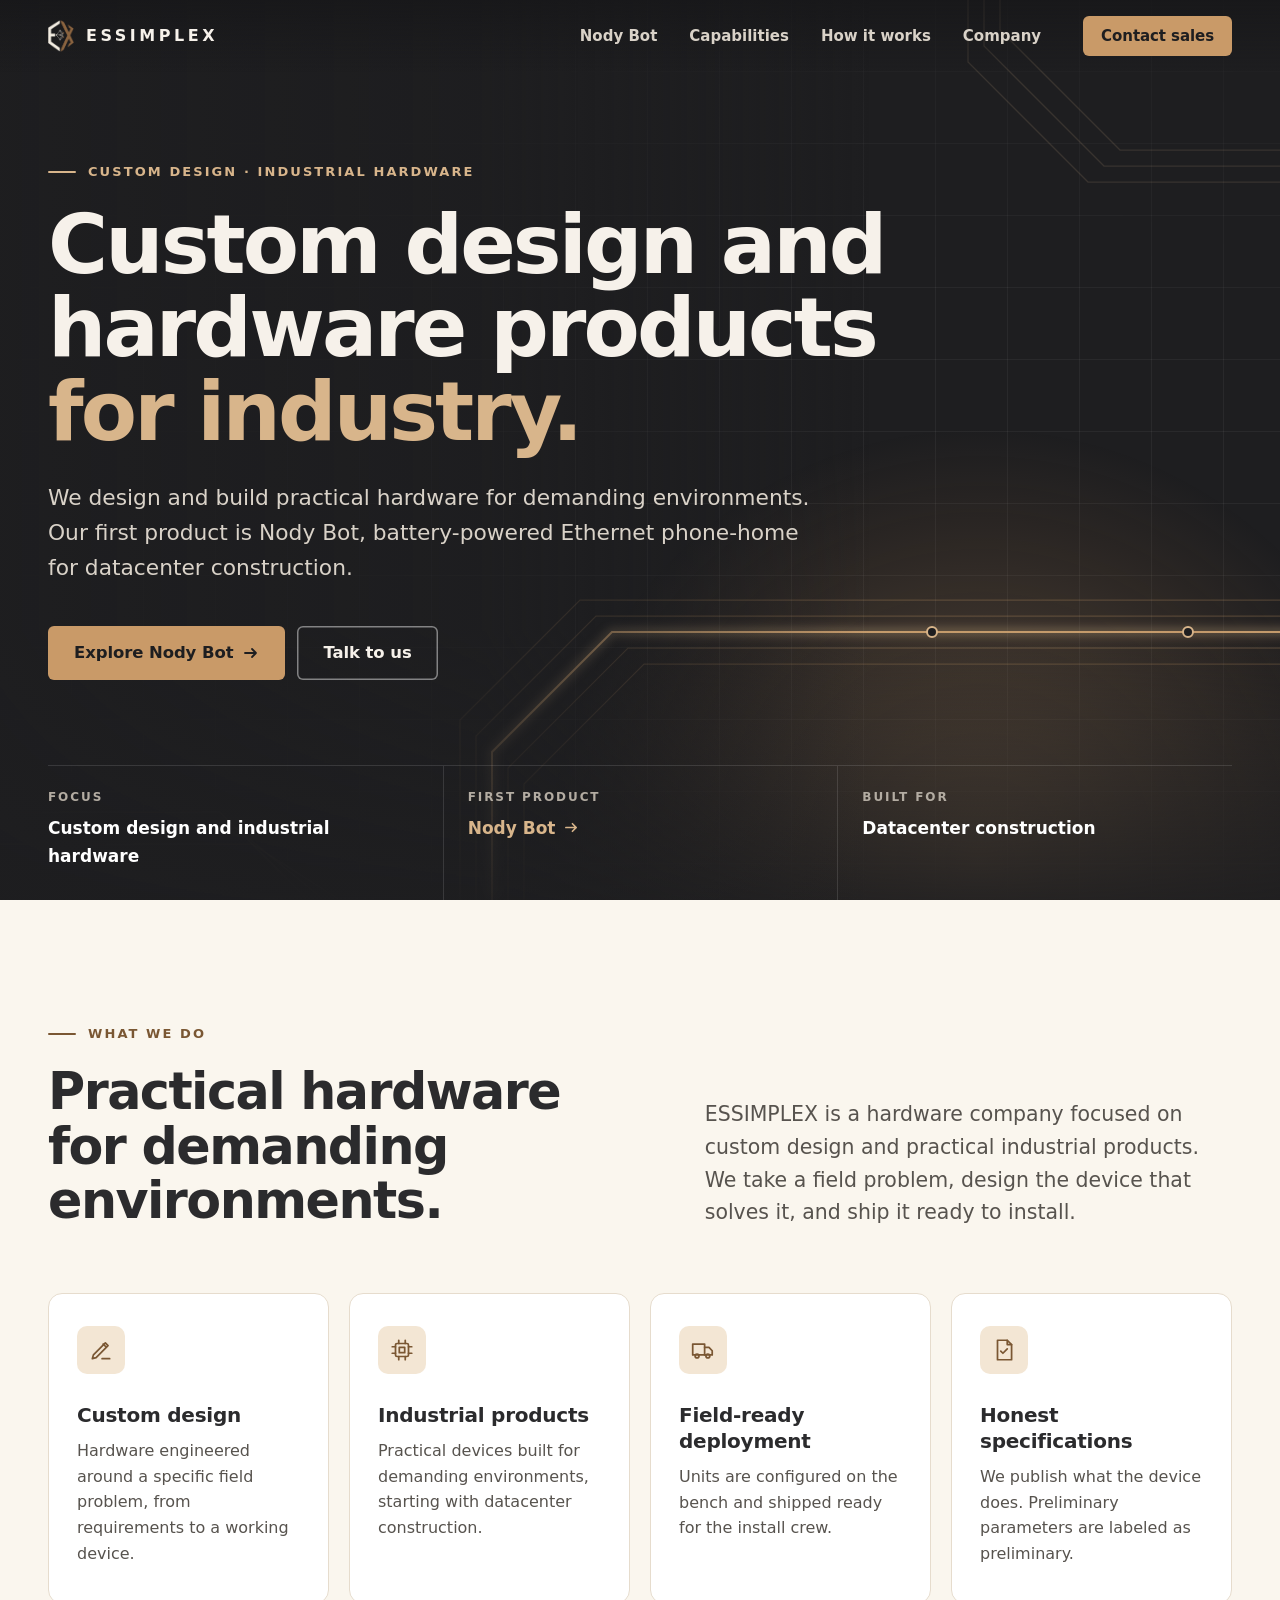
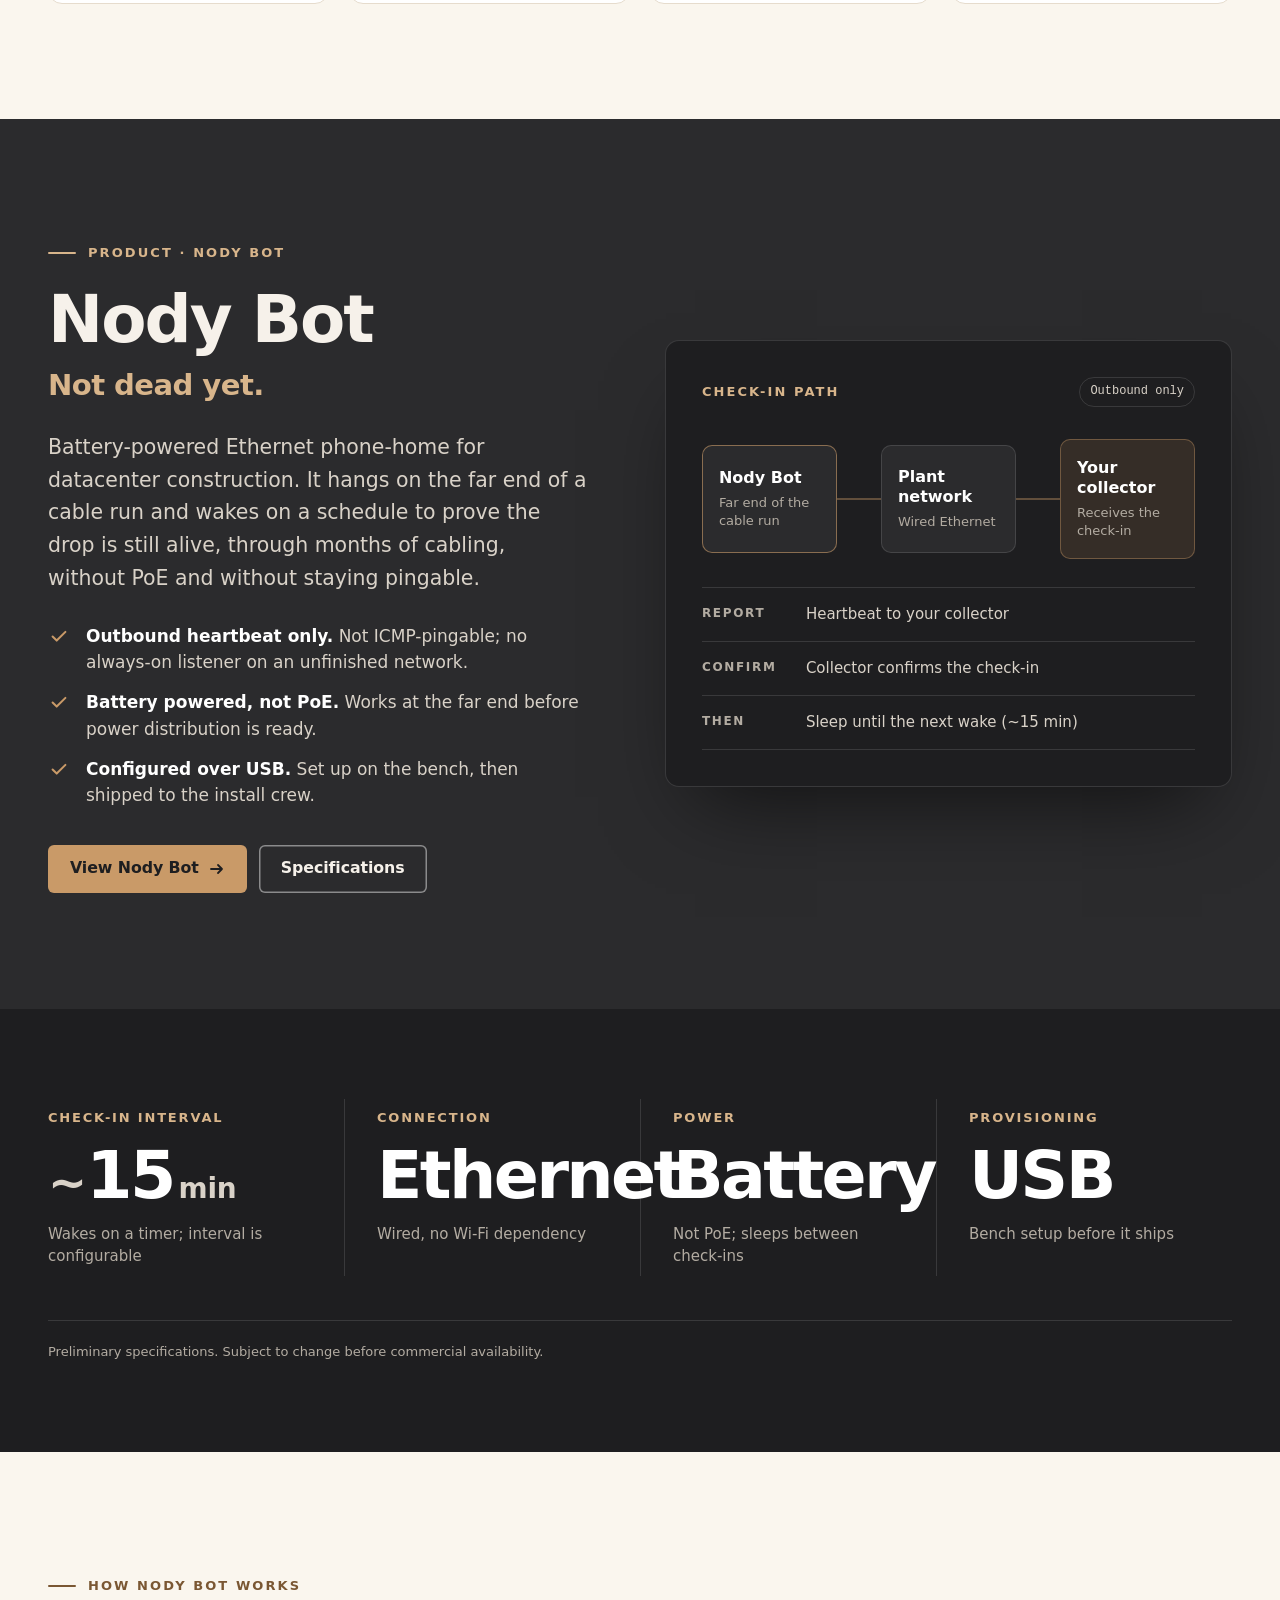
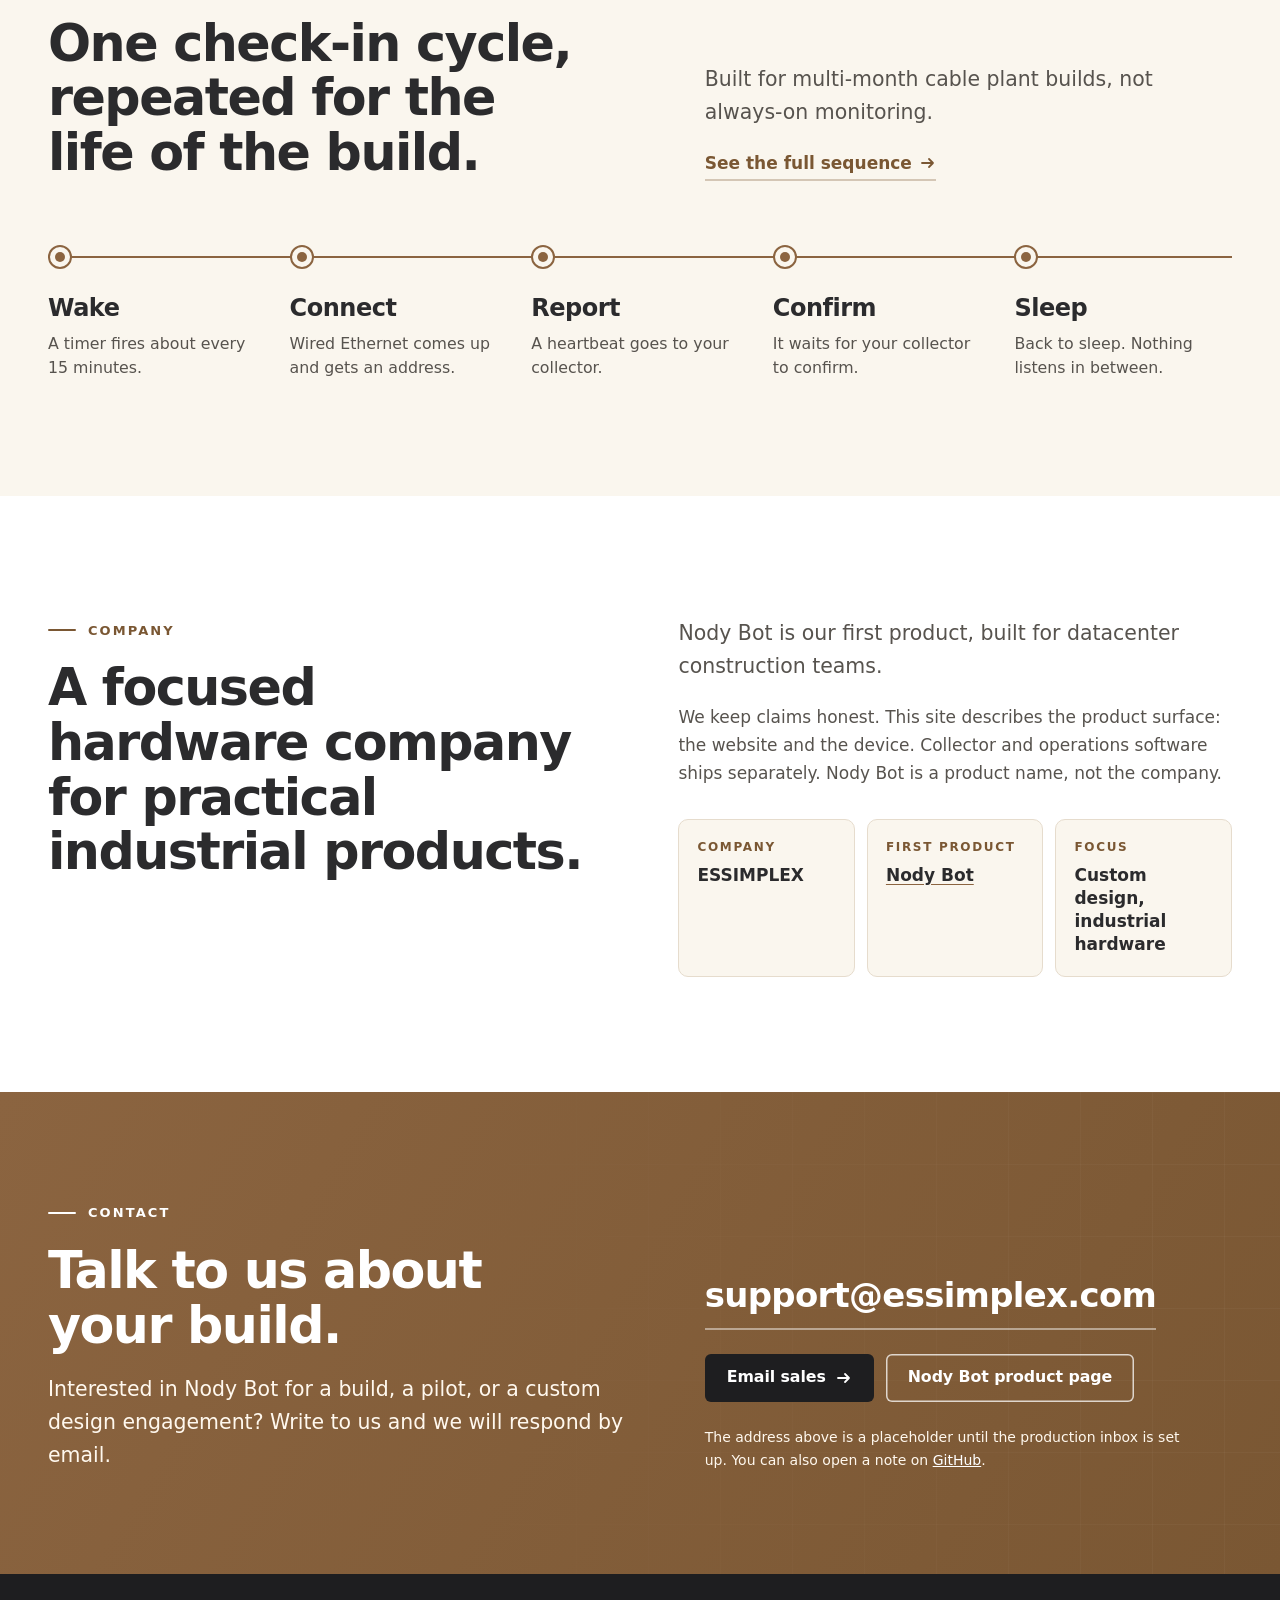
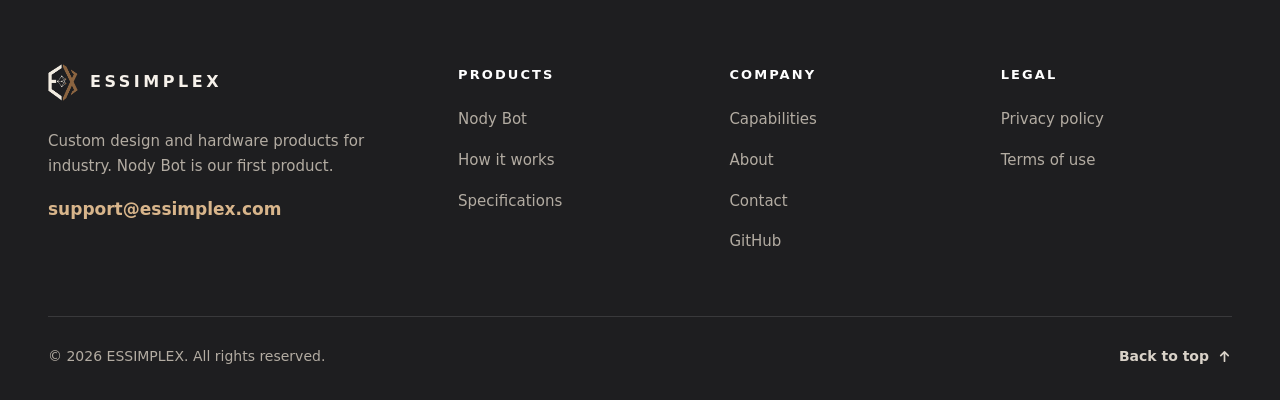
==== index.html @ 5d4da6b2 "Remove internal hardware and protocol details from public site" ====
<!DOCTYPE html>
<html lang="en" class="no-js">
<head>
  <meta charset="utf-8" />
  <meta name="viewport" content="width=device-width, initial-scale=1" />
  <title>ESSIMPLEX | Custom design and hardware products for industry</title>
  <meta name="description" content="ESSIMPLEX designs and builds practical hardware for demanding environments. Our first product is Nody Bot, battery-powered Ethernet phone-home for datacenter construction." />
  <link rel="canonical" href="https://essimplex.com/" />
  <meta property="og:type" content="website" />
  <meta property="og:site_name" content="ESSIMPLEX" />
  <meta property="og:title" content="ESSIMPLEX | Custom design and hardware products for industry" />
  <meta property="og:description" content="ESSIMPLEX designs and builds practical hardware for demanding environments. Our first product is Nody Bot, battery-powered Ethernet phone-home for datacenter construction." />
  <meta property="og:url" content="https://essimplex.com/" />
  <meta property="og:image" content="https://essimplex.com/assets/essimplex-og.png" />
  <meta property="og:image:width" content="1200" />
  <meta property="og:image:height" content="630" />
  <meta property="og:image:alt" content="ESSIMPLEX logo" />
  <meta name="twitter:card" content="summary_large_image" />
  <meta name="twitter:title" content="ESSIMPLEX | Custom design and hardware products for industry" />
  <meta name="twitter:description" content="ESSIMPLEX designs and builds practical hardware for demanding environments. Our first product is Nody Bot, battery-powered Ethernet phone-home for datacenter construction." />
  <meta name="twitter:image" content="https://essimplex.com/assets/essimplex-og.png" />
  <meta name="theme-color" content="#1E1E20" />
  <link rel="icon" href="assets/favicon-32.png" type="image/png" sizes="32x32" />
  <link rel="icon" href="assets/favicon-16.png" type="image/png" sizes="16x16" />
  <link rel="icon" href="assets/icon-192.png" type="image/png" sizes="192x192" />
  <link rel="apple-touch-icon" href="assets/apple-touch-icon.png" sizes="180x180" />
  <link rel="preload" href="assets/fonts/manrope-var.woff2" as="font" type="font/woff2" crossorigin />
  <link rel="stylesheet" href="styles.css" />
  <script>document.documentElement.className = document.documentElement.className.replace("no-js", "js");</script>
  <script src="app.js" defer></script>
</head>
<body class="page-home">
  <a class="skip-link" href="#main">Skip to content</a>

  <header class="site-header" id="site-header">
    <div class="wrap header-inner">
      <a class="brand" href="index.html" aria-label="ESSIMPLEX home">
        <img src="assets/essimplex-mark-sm-light.png" width="26" height="33" alt="" />
        <span class="brand-name">ESSIMPLEX</span>
      </a>
      <button type="button" class="nav-toggle" id="nav-toggle" aria-expanded="false" aria-controls="primary-nav">
        <span class="nav-toggle__bars" aria-hidden="true"></span><span class="nav-toggle__label">Menu</span>
      </button>
      <nav class="nav" id="primary-nav" aria-label="Primary">
        <ul class="nav__list">
          <li><a href="nody-bot.html">Nody Bot</a></li>
          <li><a href="#capabilities">Capabilities</a></li>
          <li><a href="#how">How it works</a></li>
          <li><a href="#about">Company</a></li>
        </ul>
        <a class="btn btn--primary btn--sm nav__cta" href="mailto:support@essimplex.com?subject=ESSIMPLEX%20inquiry">Contact sales</a>
      </nav>
    </div>
  </header>

  <main id="main">
    <section class="hero theme-dark" aria-labelledby="hero-heading">
      <div class="hero__bg" aria-hidden="true">
        <div class="hero__grid"></div>
        <div class="hero__glow"></div>
        <svg class="hero__lines" viewBox="0 0 1440 900" preserveAspectRatio="xMidYMid slice" focusable="false">
          <defs>
            <linearGradient id="pkt" x1="0" x2="1" y1="0" y2="0">
              <stop offset="0" stop-color="#F3DDBF" stop-opacity="0"/>
              <stop offset="0.75" stop-color="#F3DDBF" stop-opacity="0.9"/>
              <stop offset="1" stop-color="#FFFFFF" stop-opacity="1"/>
            </linearGradient>
            <filter id="glow" x="-20%" y="-400%" width="140%" height="900%"><feGaussianBlur stdDeviation="5"/></filter>
          </defs>
          <g fill="none">
            <path class="trace" d="M540 900 V720 L660 600 H1440"/>
            <path class="trace" d="M556 900 V736 L676 616 H1440"/>
            <path class="trace trace--main" d="M572 900 V752 L692 632 H1440"/>
            <path class="trace" d="M588 900 V768 L708 648 H1440"/>
            <path class="trace" d="M604 900 V784 L724 664 H1440"/>
            <path class="trace trace--faint" d="M1440 150 H1200 L1080 30 V0"/>
            <path class="trace trace--faint" d="M1440 166 H1184 L1064 46 V0"/>
            <path class="trace trace--faint" d="M1440 182 H1168 L1048 62 V0"/>
            <path class="trace trace--faint" d="M0 812 H300 L388 900"/>
            <path class="trace trace--faint" d="M0 828 H316 L404 900"/>
            <path class="trace trace--faint" d="M0 844 H332 L420 900"/>
            <path class="trace-glow" d="M572 900 V752 L692 632 H1440" filter="url(#glow)"/>
          </g>
          <circle class="pad" cx="1012" cy="632" r="5"/>
          <circle class="pad" cx="1268" cy="632" r="5"/>
          <g class="packet"><rect x="692" y="630.5" width="150" height="3" rx="1.5" fill="url(#pkt)"/></g>
        </svg>
        <div class="hero__shade"></div>
      </div>
      <div class="wrap hero__content">
        <p class="eyebrow" data-hero style="--i:0">Custom design &middot; Industrial hardware</p>
        <h1 class="display" id="hero-heading" data-hero style="--i:1">Custom design and hardware products <span class="accent">for industry.</span></h1>
        <p class="hero__lede" data-hero style="--i:2">We design and build practical hardware for demanding environments. Our first product is Nody Bot, battery-powered Ethernet phone-home for datacenter construction.</p>
        <div class="actions" data-hero style="--i:3">
          <a class="btn btn--primary btn--lg" href="nody-bot.html">Explore Nody Bot <svg class="ico-arrow" viewBox="0 0 16 16" aria-hidden="true" focusable="false"><path d="M2 8h11M9 4l4 4-4 4" fill="none" stroke="currentColor" stroke-width="1.8" stroke-linecap="round" stroke-linejoin="round"/></svg></a>
          <a class="btn btn--ghost btn--lg" href="mailto:support@essimplex.com?subject=ESSIMPLEX%20inquiry">Talk to us</a>
        </div>
      </div>
      <div class="wrap hero__foot" data-hero style="--i:4">
        <dl class="hero__facts">
          <div><dt>Focus</dt><dd>Custom design and industrial hardware</dd></div>
          <div><dt>First product</dt><dd><a href="nody-bot.html">Nody Bot <svg class="ico-arrow" viewBox="0 0 16 16" aria-hidden="true" focusable="false"><path d="M2 8h11M9 4l4 4-4 4" fill="none" stroke="currentColor" stroke-width="1.8" stroke-linecap="round" stroke-linejoin="round"/></svg></a></dd></div>
          <div><dt>Built for</dt><dd>Datacenter construction</dd></div>
        </dl>
      </div>
    </section>

    <section class="section theme-light" id="capabilities" aria-labelledby="cap-heading">
      <div class="wrap">
        <div class="section-head section-head--split">
          <div>
            <p class="eyebrow" data-reveal>What we do</p>
            <h2 class="h2" id="cap-heading" data-reveal style="--i:1">Practical hardware for demanding environments.</h2>
          </div>
          <p class="lede" data-reveal style="--i:2">ESSIMPLEX is a hardware company focused on custom design and practical industrial products. We take a field problem, design the device that solves it, and ship it ready to install.</p>
        </div>
        <ul class="cards" role="list">
          <li class="card" data-reveal style="--i:0">
            <span class="card__icon"><svg class="ico" viewBox="0 0 24 24" aria-hidden="true" focusable="false" fill="none" stroke="currentColor" stroke-width="1.6" stroke-linecap="round" stroke-linejoin="round"><path d="M4 20l3.5-1 11-11-2.5-2.5-11 11z"/><path d="M14 6.5 16.5 9"/><path d="M13 20h7"/></svg></span>
            <h3 class="h3">Custom design</h3>
            <p>Hardware engineered around a specific field problem, from requirements to a working device.</p>
          </li>
          <li class="card" data-reveal style="--i:1">
            <span class="card__icon"><svg class="ico" viewBox="0 0 24 24" aria-hidden="true" focusable="false" fill="none" stroke="currentColor" stroke-width="1.6" stroke-linecap="round" stroke-linejoin="round"><rect x="6" y="6" width="12" height="12" rx="1.5"/><rect x="9.5" y="9.5" width="5" height="5"/><path d="M9 3v3M15 3v3M9 18v3M15 18v3M3 9h3M3 15h3M18 9h3M18 15h3"/></svg></span>
            <h3 class="h3">Industrial products</h3>
            <p>Practical devices built for demanding environments, starting with datacenter construction.</p>
          </li>
          <li class="card" data-reveal style="--i:2">
            <span class="card__icon"><svg class="ico" viewBox="0 0 24 24" aria-hidden="true" focusable="false" fill="none" stroke="currentColor" stroke-width="1.6" stroke-linecap="round" stroke-linejoin="round"><path d="M2.5 6.5h11v10h-11z"/><path d="M13.5 9.5h4l3 3.2v3.8h-7"/><circle cx="6.5" cy="17.5" r="1.8"/><circle cx="16.5" cy="17.5" r="1.8"/></svg></span>
            <h3 class="h3">Field-ready deployment</h3>
            <p>Units are configured on the bench and shipped ready for the install crew.</p>
          </li>
          <li class="card" data-reveal style="--i:3">
            <span class="card__icon"><svg class="ico" viewBox="0 0 24 24" aria-hidden="true" focusable="false" fill="none" stroke="currentColor" stroke-width="1.6" stroke-linecap="round" stroke-linejoin="round"><path d="M6 3h9l4 4v14H6z"/><path d="M15 3v4h4M9 13l2 2 4-4"/></svg></span>
            <h3 class="h3">Honest specifications</h3>
            <p>We publish what the device does. Preliminary parameters are labeled as preliminary.</p>
          </li>
        </ul>
      </div>
    </section>

    <section class="section theme-dark product" id="products" aria-labelledby="products-heading">
      <div class="wrap product__grid">
        <div class="product__copy">
          <p class="eyebrow" data-reveal>Product &middot; Nody Bot</p>
          <h2 class="h2" id="products-heading" data-reveal style="--i:1">Nody Bot</h2>
          <p class="product__tag" data-reveal style="--i:2">Not dead yet.</p>
          <p class="lede" data-reveal style="--i:3">Battery-powered Ethernet phone-home for datacenter construction. It hangs on the far end of a cable run and wakes on a schedule to prove the drop is still alive, through months of cabling, without PoE and without staying pingable.</p>
          <ul class="checks" role="list" data-reveal style="--i:4">
            <li><svg class="ico" viewBox="0 0 24 24" aria-hidden="true" focusable="false" fill="none" stroke="currentColor" stroke-width="1.6" stroke-linecap="round" stroke-linejoin="round"><path d="M5 12.5l4.5 4.5L19 7.5"/></svg><span><strong>Outbound heartbeat only.</strong> Not ICMP-pingable; no always-on listener on an unfinished network.</span></li>
            <li><svg class="ico" viewBox="0 0 24 24" aria-hidden="true" focusable="false" fill="none" stroke="currentColor" stroke-width="1.6" stroke-linecap="round" stroke-linejoin="round"><path d="M5 12.5l4.5 4.5L19 7.5"/></svg><span><strong>Battery powered, not PoE.</strong> Works at the far end before power distribution is ready.</span></li>
            <li><svg class="ico" viewBox="0 0 24 24" aria-hidden="true" focusable="false" fill="none" stroke="currentColor" stroke-width="1.6" stroke-linecap="round" stroke-linejoin="round"><path d="M5 12.5l4.5 4.5L19 7.5"/></svg><span><strong>Configured over USB.</strong> Set up on the bench, then shipped to the install crew.</span></li>
          </ul>
          <div class="actions" data-reveal style="--i:5">
            <a class="btn btn--primary" href="nody-bot.html">View Nody Bot <svg class="ico-arrow" viewBox="0 0 16 16" aria-hidden="true" focusable="false"><path d="M2 8h11M9 4l4 4-4 4" fill="none" stroke="currentColor" stroke-width="1.8" stroke-linecap="round" stroke-linejoin="round"/></svg></a>
            <a class="btn btn--ghost" href="nody-bot.html#specs">Specifications</a>
          </div>
        </div>
        <figure class="diagram" data-reveal style="--i:2" aria-labelledby="diagram-cap">
          <div class="diagram__head">
            <span class="diagram__title">Check-in path</span>
            <span class="diagram__chip">Outbound only</span>
          </div>
          <ol class="diagram__flow" role="list">
            <li class="diagram__node">
              <span class="diagram__name">Nody Bot</span>
              <span class="diagram__meta">Far end of the cable run</span>
            </li>
            <li class="diagram__link" aria-hidden="true"><span class="diagram__pkt"><span></span></span></li>
            <li class="diagram__node">
              <span class="diagram__name">Plant network</span>
              <span class="diagram__meta">Wired Ethernet</span>
            </li>
            <li class="diagram__link" aria-hidden="true"><span class="diagram__pkt"><span></span></span></li>
            <li class="diagram__node diagram__node--end">
              <span class="diagram__name">Your collector</span>
              <span class="diagram__meta">Receives the check-in</span>
            </li>
          </ol>
          <div class="diagram__rows">
            <div><span class="diagram__k">Report</span><span>Heartbeat to your collector</span></div>
            <div><span class="diagram__k">Confirm</span><span>Collector confirms the check-in</span></div>
            <div><span class="diagram__k">Then</span><span>Sleep until the next wake (~15 min)</span></div>
          </div>
          <figcaption class="visually-hidden" id="diagram-cap">Nody Bot check-in path: the device at the far end of the cable run connects over wired Ethernet, sends a heartbeat to your collector, waits for confirmation, then sleeps.</figcaption>
        </figure>
      </div>
    </section>

    <section class="stats theme-dark" aria-labelledby="stats-heading">
      <div class="wrap">
        <h2 class="visually-hidden" id="stats-heading">Nody Bot at a glance</h2>
        <dl class="stats__grid">
          <div class="stat" data-reveal>
            <dt class="stat__label">Check-in interval</dt>
            <dd class="stat__value"><span class="stat__tilde">~</span><span data-count="15">15</span><span class="stat__unit">min</span></dd>
            <dd class="stat__note">Wakes on a timer; interval is configurable</dd>
          </div>
          <div class="stat" data-reveal style="--i:1">
            <dt class="stat__label">Connection</dt>
            <dd class="stat__value">Ethernet</dd>
            <dd class="stat__note">Wired, no Wi-Fi dependency</dd>
          </div>
          <div class="stat" data-reveal style="--i:2">
            <dt class="stat__label">Power</dt>
            <dd class="stat__value">Battery</dd>
            <dd class="stat__note">Not PoE; sleeps between check-ins</dd>
          </div>
          <div class="stat" data-reveal style="--i:3">
            <dt class="stat__label">Provisioning</dt>
            <dd class="stat__value">USB</dd>
            <dd class="stat__note">Bench setup before it ships</dd>
          </div>
        </dl>
        <p class="stats__foot">Preliminary specifications. Subject to change before commercial availability.</p>
      </div>
    </section>

    <section class="section theme-light" id="how" aria-labelledby="how-heading">
      <div class="wrap">
        <div class="section-head section-head--split">
          <div>
            <p class="eyebrow" data-reveal>How Nody Bot works</p>
            <h2 class="h2" id="how-heading" data-reveal style="--i:1">One check-in cycle, repeated for the life of the build.</h2>
          </div>
          <div>
            <p class="lede" data-reveal style="--i:2">Built for multi-month cable plant builds, not always-on monitoring.</p>
            <a class="text-link" href="nody-bot.html#how" data-reveal style="--i:3">See the full sequence <svg class="ico-arrow" viewBox="0 0 16 16" aria-hidden="true" focusable="false"><path d="M2 8h11M9 4l4 4-4 4" fill="none" stroke="currentColor" stroke-width="1.8" stroke-linecap="round" stroke-linejoin="round"/></svg></a>
          </div>
        </div>
        <ol class="cycle" role="list" data-reveal data-cycle>
          <li class="cycle__track" aria-hidden="true"><span class="cycle__fill"></span></li>
          <li class="cycle__item" style="--i:0">
            <span class="cycle__dot" aria-hidden="true"></span>
            <h3 class="h3">Wake</h3>
            <p>A timer fires about every 15 minutes.</p>
          </li>
          <li class="cycle__item" style="--i:1">
            <span class="cycle__dot" aria-hidden="true"></span>
            <h3 class="h3">Connect</h3>
            <p>Wired Ethernet comes up and gets an address.</p>
          </li>
          <li class="cycle__item" style="--i:2">
            <span class="cycle__dot" aria-hidden="true"></span>
            <h3 class="h3">Report</h3>
            <p>A heartbeat goes to your collector.</p>
          </li>
          <li class="cycle__item" style="--i:3">
            <span class="cycle__dot" aria-hidden="true"></span>
            <h3 class="h3">Confirm</h3>
            <p>It waits for your collector to confirm.</p>
          </li>
          <li class="cycle__item" style="--i:4">
            <span class="cycle__dot" aria-hidden="true"></span>
            <h3 class="h3">Sleep</h3>
            <p>Back to sleep. Nothing listens in between.</p>
          </li>
        </ol>
      </div>
    </section>

    <section class="section theme-white about" id="about" aria-labelledby="about-heading">
      <div class="wrap about__grid">
        <div>
          <p class="eyebrow" data-reveal>Company</p>
          <h2 class="h2" id="about-heading" data-reveal style="--i:1">A focused hardware company for practical industrial products.</h2>
        </div>
        <div class="about__body">
          <p class="lede" data-reveal>Nody Bot is our first product, built for datacenter construction teams.</p>
          <p data-reveal style="--i:1">We keep claims honest. This site describes the product surface: the website and the device. Collector and operations software ships separately. Nody Bot is a product name, not the company.</p>
          <dl class="tiles" data-reveal style="--i:2">
            <div><dt>Company</dt><dd>ESSIMPLEX</dd></div>
            <div><dt>First product</dt><dd><a href="nody-bot.html">Nody Bot</a></dd></div>
            <div><dt>Focus</dt><dd>Custom design, industrial hardware</dd></div>
          </dl>
        </div>
      </div>
    </section>

    <section class="cta-band" id="contact" aria-labelledby="contact-heading">
      <div class="cta-band__lines" aria-hidden="true"></div>
      <div class="wrap cta-band__inner">
        <div class="cta-band__copy">
          <p class="eyebrow eyebrow--light" data-reveal>Contact</p>
          <h2 class="h2" id="contact-heading" data-reveal style="--i:1">Talk to us about your build.</h2>
          <p class="lede" data-reveal style="--i:2">Interested in Nody Bot for a build, a pilot, or a custom design engagement? Write to us and we will respond by email.</p>
        </div>
        <div class="cta-band__action" data-reveal style="--i:3">
          <a class="cta-band__mail" href="mailto:support@essimplex.com?subject=ESSIMPLEX%20inquiry">support@essimplex.com</a>
          <div class="actions">
            <a class="btn btn--dark" href="mailto:support@essimplex.com?subject=ESSIMPLEX%20inquiry">Email sales <svg class="ico-arrow" viewBox="0 0 16 16" aria-hidden="true" focusable="false"><path d="M2 8h11M9 4l4 4-4 4" fill="none" stroke="currentColor" stroke-width="1.8" stroke-linecap="round" stroke-linejoin="round"/></svg></a>
            <a class="btn btn--ghost" href="nody-bot.html">Nody Bot product page</a>
          </div>
          <p class="cta-band__note">The address above is a placeholder until the production inbox is set up. You can also open a note on <a href="https://github.com/roguespark-04/essimplex">GitHub</a>.</p>
        </div>
      </div>
    </section>
  </main>

  <footer class="site-footer theme-dark">
    <div class="wrap">
      <div class="footer__top">
        <div class="footer__brand">
          <a class="brand" href="index.html" aria-label="ESSIMPLEX home">
            <img src="assets/essimplex-mark-sm-light.png" width="30" height="38" alt="" loading="lazy" />
            <span class="brand-name">ESSIMPLEX</span>
          </a>
          <p>Custom design and hardware products for industry. Nody Bot is our first product.</p>
          <a class="footer__mail" href="mailto:support@essimplex.com?subject=ESSIMPLEX%20inquiry">support@essimplex.com</a>
        </div>
        <nav class="footer__col" aria-label="Products">
          <h2>Products</h2>
          <ul>
            <li><a href="nody-bot.html">Nody Bot</a></li>
            <li><a href="nody-bot.html#how">How it works</a></li>
            <li><a href="nody-bot.html#specs">Specifications</a></li>
          </ul>
        </nav>
        <nav class="footer__col" aria-label="Company">
          <h2>Company</h2>
          <ul>
            <li><a href="#capabilities">Capabilities</a></li>
            <li><a href="#about">About</a></li>
            <li><a href="#contact">Contact</a></li>
            <li><a href="https://github.com/roguespark-04/essimplex">GitHub</a></li>
          </ul>
        </nav>
        <nav class="footer__col" aria-label="Legal">
          <h2>Legal</h2>
          <ul>
            <li><a href="privacy.html">Privacy policy</a></li>
            <li><a href="terms.html">Terms of use</a></li>
          </ul>
        </nav>
      </div>
      <div class="footer__bottom">
        <p>&copy; 2026 ESSIMPLEX. All rights reserved.</p>
        <a href="#main" class="footer__top-link">Back to top <svg class="ico-arrow ico-arrow--up" viewBox="0 0 16 16" aria-hidden="true" focusable="false"><path d="M8 13V3M4 7l4-4 4 4" fill="none" stroke="currentColor" stroke-width="1.8" stroke-linecap="round" stroke-linejoin="round"/></svg></a>
      </div>
    </div>
  </footer>
</body>
</html>
---- styles.css ----
/* ==========================================================================
   ESSIMPLEX corporate design system
   Type: Manrope (variable 400-800) for everything; IBM Plex Mono only for
   small technical labels and code. Colours from the logo only: charcoal,
   copper-bronze, cream, white. Motion animates transform/opacity only.
   ========================================================================== */

@font-face {
  font-family: "Manrope";
  src: url("assets/fonts/manrope-var.woff2") format("woff2");
  font-weight: 400 800;
  font-style: normal;
  font-display: swap;
}
@font-face {
  font-family: "IBM Plex Mono";
  src: url("assets/fonts/plex-mono-400.woff2") format("woff2");
  font-weight: 400;
  font-style: normal;
  font-display: swap;
}

:root {
  /* charcoal */
  --ink-950: #1E1E20;
  --ink-900: #242426;
  --ink-800: #2B2B2D;
  --ink-700: #3F3F41;
  /* copper-bronze */
  --copper-700: #5E4326;
  --copper-600: #7A5733;
  --copper: #8B6440;
  --copper-300: #C99A68;
  --copper-200: #D8B58B;
  --copper-100: #F3E6D4;
  /* neutrals */
  --cream: #FAF6EE;
  --paper: #FFFBF2;
  --white: #FFFFFF;
  --line-light: #E6DCCD;
  --line-dark: rgba(255, 255, 255, 0.12);

  --text: #2B2B2D;
  --text-muted: #57534E;
  --on-dark: #F6F1EA;
  --on-dark-2: #D9D2C8;
  --on-dark-muted: #B3ACA2;

  --font: "Manrope", system-ui, -apple-system, "Segoe UI", Roboto, Helvetica, Arial, sans-serif;
  --mono: "IBM Plex Mono", ui-monospace, SFMono-Regular, Menlo, Consolas, monospace;

  --wrap: 1240px;
  --gutter: clamp(20px, 4vw, 48px);
  --header-h: 72px;
  --radius: 6px;
  --radius-lg: 14px;
  --ease: cubic-bezier(0.2, 0.7, 0.2, 1);
  --focus: var(--copper-600);
}

/* ---------- Base ---------- */
*, *::before, *::after { box-sizing: border-box; }
html { -webkit-text-size-adjust: 100%; text-size-adjust: 100%; scroll-padding-top: calc(var(--header-h) + 16px); }
@media (prefers-reduced-motion: no-preference) { html { scroll-behavior: smooth; } }
body {
  margin: 0;
  font-family: var(--font);
  font-size: 1.0625rem;
  line-height: 1.65;
  color: var(--text);
  background: var(--cream);
  -webkit-font-smoothing: antialiased;
  -moz-osx-font-smoothing: grayscale;
  text-rendering: optimizeLegibility;
}
img, svg { display: block; max-width: 100%; }
h1, h2, h3, p, ul, ol, dl, dd, figure { margin: 0; }
ul[role="list"], ol[role="list"] { list-style: none; padding: 0; }
a { color: inherit; }
code { font-family: var(--mono); font-size: 0.88em; letter-spacing: 0; }
strong { font-weight: 700; }
::selection { background: var(--copper-200); color: var(--ink-950); }

:focus-visible { outline: 3px solid var(--focus); outline-offset: 3px; border-radius: 3px; }
.theme-dark, .site-header, .cta-band { --focus: var(--copper-200); }

.wrap { width: 100%; max-width: calc(var(--wrap) + 2 * var(--gutter)); margin-inline: auto; padding-inline: var(--gutter); }
.visually-hidden {
  position: absolute !important; width: 1px; height: 1px; padding: 0; margin: -1px;
  overflow: hidden; clip: rect(0 0 0 0); white-space: nowrap; border: 0;
}
.skip-link {
  position: absolute; left: 16px; top: 12px; z-index: 100;
  padding: 10px 16px; border-radius: var(--radius);
  background: var(--copper-300); color: var(--ink-950); font-weight: 700; text-decoration: none;
  transform: translateY(-160%);
}
.skip-link:focus { transform: none; }

/* ---------- Themes ---------- */
.theme-dark { background: var(--ink-950); color: var(--on-dark); }
.theme-light { background: var(--cream); }
.theme-white { background: var(--white); }

/* ---------- Type ---------- */
.display {
  font-weight: 800;
  font-size: clamp(2.6rem, 1.2rem + 4.9vw, 5.5rem);
  line-height: 1.02;
  letter-spacing: -0.035em;
  text-wrap: balance;
}
.h1 { font-weight: 800; font-size: clamp(2.2rem, 1.4rem + 2.8vw, 3.75rem); line-height: 1.05; letter-spacing: -0.03em; }
.h2 {
  font-weight: 800;
  font-size: clamp(2rem, 1.25rem + 2.4vw, 3.25rem);
  line-height: 1.08;
  letter-spacing: -0.03em;
  text-wrap: balance;
}
.h2 code { font-family: var(--font); font-size: 1em; font-weight: 800; letter-spacing: -0.02em; color: var(--copper-600); }
.theme-dark .h2 code { color: var(--copper-200); }
.h3 { font-weight: 700; font-size: 1.25rem; line-height: 1.3; letter-spacing: -0.012em; }
.lede { font-size: clamp(1.125rem, 1rem + 0.35vw, 1.3125rem); line-height: 1.6; color: var(--text-muted); max-width: 40em; }
.theme-dark .lede { color: var(--on-dark-2); }
.accent { color: var(--copper-200); }

.eyebrow {
  display: inline-flex; align-items: center; gap: 12px;
  margin-bottom: 20px;
  font-size: 0.8125rem; font-weight: 700; letter-spacing: 0.16em; text-transform: uppercase;
  color: var(--copper-600);
}
.eyebrow::before { content: ""; width: 28px; height: 2px; background: currentColor; border-radius: 2px; }
.theme-dark .eyebrow { color: var(--copper-200); }
.eyebrow--light { color: var(--white) !important; }
.eyebrow--mono { font-family: var(--mono); font-weight: 400; letter-spacing: 0.08em; }

.text-link {
  display: inline-flex; align-items: center; gap: 8px; margin-top: 20px;
  font-weight: 700; color: var(--copper-600); text-decoration: none;
  border-bottom: 2px solid rgba(122, 87, 51, 0.3); padding-bottom: 2px;
}
.text-link:hover { border-bottom-color: var(--copper-600); }
.text-link .ico-arrow, .btn .ico-arrow { width: 16px; height: 16px; flex: none; transition: transform 0.25s var(--ease); }
.text-link:hover .ico-arrow, .btn:hover .ico-arrow { transform: translateX(3px); }

/* ---------- Buttons ---------- */
.actions { display: flex; flex-wrap: wrap; gap: 12px; }
.btn {
  --btn-hover: rgba(255, 255, 255, 0.12);
  position: relative; isolation: isolate; overflow: hidden;
  display: inline-flex; align-items: center; justify-content: center; gap: 10px;
  min-height: 48px; padding: 0 22px;
  border: 0; border-radius: var(--radius);
  font: 700 0.9875rem/1.2 var(--font); letter-spacing: -0.005em;
  text-decoration: none; white-space: nowrap; cursor: pointer;
  transition: transform 0.25s var(--ease);
}
.btn::before {
  content: ""; position: absolute; inset: 0; z-index: -1;
  background: var(--btn-hover); opacity: 0; transition: opacity 0.25s var(--ease);
}
.btn:hover::before { opacity: 1; }
.btn:hover { transform: translateY(-1px); }
.btn:active { transform: translateY(0); }
.btn--sm { min-height: 40px; padding: 0 18px; font-size: 0.9375rem; }
.btn--lg { min-height: 54px; padding: 0 26px; font-size: 1.03rem; }
.btn--primary { background: var(--copper-300); color: var(--ink-950); --btn-hover: var(--copper-200); }
.btn--copper { background: var(--copper-600); color: var(--white); --btn-hover: var(--copper-700); }
.btn--dark { background: var(--ink-950); color: var(--white); --btn-hover: var(--ink-700); }
.btn--ghost { background: transparent; color: var(--on-dark); box-shadow: inset 0 0 0 1.5px rgba(255, 255, 255, 0.45); --btn-hover: rgba(255, 255, 255, 0.1); }

/* ---------- Header / nav ---------- */
.site-header {
  position: fixed; inset: 0 0 auto 0; z-index: 50;
  height: var(--header-h);
  color: var(--on-dark);
}
.site-header::before, .site-header::after {
  content: ""; position: absolute; inset: 0; z-index: -1; pointer-events: none;
  transition: opacity 0.35s var(--ease);
}
.site-header::before {
  background: rgba(30, 30, 32, 0.94);
  -webkit-backdrop-filter: blur(12px) saturate(1.2); backdrop-filter: blur(12px) saturate(1.2);
  border-bottom: 1px solid rgba(255, 255, 255, 0.09);
  box-shadow: 0 10px 30px rgba(0, 0, 0, 0.25);
  opacity: 0;
}
.site-header::after { background: linear-gradient(rgba(20, 20, 22, 0.55), rgba(20, 20, 22, 0)); }
.site-header.is-scrolled::before, .site-header.is-open::before, .page-legal .site-header::before, .no-js .site-header::before { opacity: 1; }
.site-header.is-scrolled::after { opacity: 0; }

.header-inner { height: 100%; display: flex; align-items: center; gap: 24px; }
.brand { display: inline-flex; align-items: center; gap: 12px; text-decoration: none; color: var(--on-dark); flex: none; }
.brand img { width: 26px; height: auto; }
.brand-name { font-weight: 800; font-size: 1rem; letter-spacing: 0.22em; }

.nav { margin-left: auto; display: flex; align-items: center; gap: 28px; }
.nav__list { display: flex; gap: 4px; list-style: none; margin: 0; padding: 0; }
.nav__list a {
  position: relative; display: inline-block; padding: 10px 14px;
  font-size: 0.9375rem; font-weight: 600; color: var(--on-dark-2); text-decoration: none;
}
.nav__list a::after {
  content: ""; position: absolute; left: 14px; right: 14px; bottom: 4px; height: 2px;
  background: var(--copper-300); border-radius: 2px;
  transform: scaleX(0); transform-origin: left; transition: transform 0.3s var(--ease);
}
.nav__list a:hover, .nav__list a[aria-current="page"] { color: var(--white); }
.nav__list a:hover::after, .nav__list a[aria-current="page"]::after { transform: scaleX(1); }

.nav-toggle {
  display: none; margin-left: auto; align-items: center; gap: 10px;
  min-height: 44px; padding: 0 14px; border: 1px solid rgba(255, 255, 255, 0.3); border-radius: var(--radius);
  background: transparent; color: var(--on-dark); font: 700 0.9375rem var(--font); cursor: pointer;
}
.nav-toggle__bars, .nav-toggle__bars::before, .nav-toggle__bars::after {
  display: block; width: 18px; height: 2px; background: currentColor; border-radius: 2px;
  transition: transform 0.3s var(--ease), opacity 0.2s;
}
.nav-toggle__bars { position: relative; }
.nav-toggle__bars::before, .nav-toggle__bars::after { content: ""; position: absolute; left: 0; }
.nav-toggle__bars::before { transform: translateY(-6px); }
.nav-toggle__bars::after { transform: translateY(6px); }
.nav-toggle[aria-expanded="true"] .nav-toggle__bars { background: transparent; }
.nav-toggle[aria-expanded="true"] .nav-toggle__bars::before { transform: rotate(45deg); background: var(--on-dark); }
.nav-toggle[aria-expanded="true"] .nav-toggle__bars::after { transform: rotate(-45deg); background: var(--on-dark); }

@media (max-width: 880px) {
  .js .nav-toggle { display: inline-flex; }
  .js .nav {
    position: absolute; top: var(--header-h); left: 0; right: 0;
    flex-direction: column; align-items: stretch; gap: 20px;
    padding: 12px var(--gutter) 28px;
    background: var(--ink-950); border-bottom: 1px solid rgba(255, 255, 255, 0.09);
    box-shadow: 0 24px 40px rgba(0, 0, 0, 0.35);
    opacity: 0; transform: translateY(-8px); visibility: hidden;
    transition: opacity 0.25s var(--ease), transform 0.25s var(--ease), visibility 0s 0.25s;
  }
  .js .nav.is-open { opacity: 1; transform: none; visibility: visible; transition-delay: 0s; }
  .js .nav__list { flex-direction: column; gap: 0; }
  .js .nav__list a { display: block; padding: 14px 0; font-size: 1.0625rem; border-bottom: 1px solid rgba(255, 255, 255, 0.08); }
  .js .nav__list a::after { display: none; }
  .js .nav__cta { min-height: 50px; }
  /* No JS: links stay visible as a compact row */
  .no-js .site-header { height: auto; position: relative; background: var(--ink-950); }
  .no-js .header-inner { flex-wrap: wrap; padding-block: 12px; }
  .no-js .nav { width: 100%; flex-wrap: wrap; gap: 8px; }
  .no-js .nav__list { flex-wrap: wrap; }
  .no-js .hero { padding-top: 56px !important; }
}

/* ---------- Hero ---------- */
.hero {
  position: relative; isolation: isolate; overflow: hidden;
  display: flex; flex-direction: column;
  min-height: min(100svh, 940px);
  padding-top: calc(var(--header-h) + clamp(56px, 9vh, 120px));
}
.hero__bg { position: absolute; inset: 0; z-index: -1; pointer-events: none; }
.hero__grid {
  position: absolute; inset: 0;
  background-image:
    linear-gradient(rgba(255, 255, 255, 0.05) 1px, transparent 1px),
    linear-gradient(90deg, rgba(255, 255, 255, 0.05) 1px, transparent 1px);
  background-size: 72px 72px;
  background-position: -1px -1px;
  -webkit-mask-image: radial-gradient(110% 85% at 72% 55%, #000 25%, transparent 78%);
  mask-image: radial-gradient(110% 85% at 72% 55%, #000 25%, transparent 78%);
}
.hero__glow {
  position: absolute; width: 1200px; height: 1200px; right: -300px; bottom: -560px;
  background: radial-gradient(closest-side, rgba(201, 154, 104, 0.36), rgba(139, 100, 64, 0.12) 55%, rgba(139, 100, 64, 0) 72%);
}
.hero__lines { position: absolute; inset: 0; width: 100%; height: 100%; }
.trace { stroke: rgba(201, 154, 104, 0.26); stroke-width: 1.25; }
.trace--faint { stroke: rgba(216, 181, 139, 0.14); }
.trace--main { stroke: #C99A68; stroke-width: 2; stroke-opacity: 0.95; }
.trace-glow { stroke: #D8B58B; stroke-width: 6; stroke-opacity: 0.45; fill: none; }
.pad { fill: var(--ink-950); stroke: #D8B58B; stroke-width: 2; }
.packet { opacity: 0; }
.hero__shade {
  position: absolute; inset: 0;
  background:
    linear-gradient(90deg, rgba(30, 30, 32, 0.92) 0%, rgba(30, 30, 32, 0.7) 38%, rgba(30, 30, 32, 0) 68%),
    linear-gradient(0deg, rgba(30, 30, 32, 0.85) 0%, rgba(30, 30, 32, 0) 30%);
}

.hero__content { position: relative; }
.hero__content > * { max-width: 880px; }
.hero .display { margin-bottom: 28px; }
.hero__lede { font-size: clamp(1.125rem, 1rem + 0.45vw, 1.375rem); line-height: 1.6; color: var(--on-dark-2); max-width: 36em; margin-bottom: 40px; }

.hero__foot { margin-top: auto; padding-top: clamp(56px, 8vh, 96px); }
.hero__facts {
  display: grid; grid-template-columns: repeat(3, 1fr);
  border-top: 1px solid var(--line-dark);
}
.hero__facts > div { padding: 22px 24px 30px 0; }
.hero__facts > div + div { padding-left: 24px; border-left: 1px solid var(--line-dark); }
.hero__facts dt { font-size: 0.75rem; font-weight: 700; letter-spacing: 0.16em; text-transform: uppercase; color: var(--on-dark-muted); margin-bottom: 6px; }
.hero__facts dd { font-weight: 700; font-size: 1.0625rem; color: var(--white); }
.hero__facts a { display: inline-flex; align-items: center; gap: 8px; color: var(--copper-200); text-decoration: none; }
.hero__facts a:hover { text-decoration: underline; text-underline-offset: 4px; }
.hero__facts .ico-arrow { width: 15px; height: 15px; }

/* Product hero */
.hero--product { min-height: min(92svh, 860px); padding-bottom: clamp(56px, 8vw, 96px); }
.p-hero { display: grid; grid-template-columns: minmax(0, 1.35fr) minmax(0, 1fr); gap: clamp(32px, 6vw, 96px); align-items: end; margin-block: auto; }
.breadcrumb { display: flex; gap: 10px; margin-bottom: 28px; font-size: 0.875rem; font-weight: 600; color: var(--on-dark-muted); }
.breadcrumb a { color: var(--on-dark-2); text-decoration: none; }
.breadcrumb a:hover { color: var(--white); text-decoration: underline; text-underline-offset: 4px; }
.breadcrumb [aria-current] { color: var(--white); }
.hero--product .display { font-size: clamp(3.25rem, 1.6rem + 6.2vw, 7rem); margin-bottom: 12px; }
.p-hero__motto { font-weight: 800; font-size: clamp(1.5rem, 1.1rem + 1.4vw, 2.25rem); letter-spacing: -0.02em; color: var(--copper-200); margin-bottom: 20px; }
.p-hero__tagline { font-weight: 700; font-size: 1.125rem; color: var(--white); margin-bottom: 14px; }
.hero--product .hero__lede { margin-bottom: 36px; }

.stack {
  background: rgba(43, 43, 45, 0.82);
  -webkit-backdrop-filter: blur(6px); backdrop-filter: blur(6px);
  border: 1px solid var(--line-dark); border-radius: var(--radius-lg);
  padding: 28px; box-shadow: 0 30px 60px rgba(0, 0, 0, 0.35);
}
.stack__head { display: flex; justify-content: space-between; align-items: center; margin-bottom: 12px; }
.stack__head h2 { font-size: 0.8125rem; font-weight: 700; letter-spacing: 0.16em; text-transform: uppercase; color: var(--copper-200); }
.stack__rows > div { display: flex; justify-content: space-between; align-items: baseline; gap: 16px; padding: 16px 0; border-bottom: 1px solid var(--line-dark); }
.stack__rows dt { color: var(--on-dark-muted); font-weight: 600; }
.stack__rows dd { font-weight: 800; font-size: 1.375rem; letter-spacing: -0.015em; color: var(--white); }
.stack__foot { margin-top: 16px; font-family: var(--mono); font-size: 0.8125rem; color: var(--on-dark-muted); }

/* The only green on the site: Nody Bot heartbeat dot */
.live { display: inline-flex; align-items: center; gap: 8px; font-family: var(--mono); font-size: 0.75rem; color: var(--on-dark-2); }
.live__dot { position: relative; width: 8px; height: 8px; border-radius: 50%; background: #3E9B4F; }
.live__dot::after { content: ""; position: absolute; inset: -4px; border-radius: 50%; border: 2px solid #3E9B4F; opacity: 0; }

/* ---------- Sections ---------- */
.section { padding-block: clamp(80px, 9vw, 136px); }
.section-head { margin-bottom: clamp(44px, 5vw, 72px); max-width: 780px; }
.section-head--split {
  max-width: none;
  display: grid; grid-template-columns: minmax(0, 1.1fr) minmax(0, 1fr); gap: clamp(24px, 6vw, 96px); align-items: end;
}
.section-head--split .lede { max-width: 34em; }

/* Cards */
.cards { display: grid; grid-template-columns: repeat(4, minmax(0, 1fr)); gap: 20px; }
.cards--3 { grid-template-columns: repeat(3, minmax(0, 1fr)); }
.card {
  position: relative; isolation: isolate;
  background: var(--white); border: 1px solid var(--line-light); border-radius: var(--radius-lg);
  padding: 32px 28px 36px;
  transition: transform 0.35s var(--ease);
}
.card::before {
  content: ""; position: absolute; left: -1px; right: -1px; top: -1px; height: 3px;
  background: var(--copper); border-radius: var(--radius-lg) var(--radius-lg) 0 0;
  transform: scaleX(0); transform-origin: left; transition: transform 0.45s var(--ease);
}
.card::after {
  content: ""; position: absolute; inset: 0; z-index: -1; border-radius: inherit;
  box-shadow: 0 24px 48px -16px rgba(43, 43, 45, 0.22); opacity: 0; transition: opacity 0.35s var(--ease);
}
.card:hover { transform: translateY(-4px); }
.card:hover::before { transform: scaleX(1); }
.card:hover::after { opacity: 1; }
.card__icon {
  display: grid; place-items: center; width: 48px; height: 48px; margin-bottom: 28px;
  border-radius: 10px; background: var(--copper-100); color: var(--copper-600);
}
.card__icon .ico { width: 26px; height: 26px; }
.card .h3 { margin-bottom: 10px; }
.card p { color: var(--text-muted); font-size: 1rem; line-height: 1.6; }

/* Product block (home) */
.product { background: var(--ink-800); }
.product__grid { display: grid; grid-template-columns: minmax(0, 1fr) minmax(0, 1.05fr); gap: clamp(40px, 6vw, 96px); align-items: center; }
.product .h2 { font-size: clamp(2.5rem, 1.4rem + 3.4vw, 4.25rem); }
.product__tag { margin: 6px 0 22px; font-weight: 800; font-size: clamp(1.375rem, 1.1rem + 0.9vw, 1.875rem); letter-spacing: -0.02em; color: var(--copper-200); }
.product .lede { margin-bottom: 28px; }
.checks { display: grid; gap: 14px; margin-bottom: 36px; }
.checks li { display: grid; grid-template-columns: 24px 1fr; gap: 14px; color: var(--on-dark-2); line-height: 1.55; }
.checks strong { color: var(--white); }
.checks .ico { width: 22px; height: 22px; margin-top: 2px; color: var(--copper-300); stroke-width: 2.2; }

.diagram {
  background: var(--ink-950); border: 1px solid var(--line-dark); border-radius: var(--radius-lg);
  padding: clamp(22px, 3vw, 36px);
  box-shadow: 0 40px 80px -30px rgba(0, 0, 0, 0.6);
}
.diagram__head { display: flex; justify-content: space-between; align-items: center; margin-bottom: 32px; }
.diagram__title { font-size: 0.8125rem; font-weight: 700; letter-spacing: 0.16em; text-transform: uppercase; color: var(--copper-200); }
.diagram__chip { font-family: var(--mono); font-size: 0.75rem; color: var(--on-dark-2); padding: 4px 10px; border: 1px solid var(--line-dark); border-radius: 99px; }
.diagram__flow { display: grid; grid-template-columns: minmax(0, 1fr) 44px minmax(0, 1fr) 44px minmax(0, 1fr); align-items: center; list-style: none; padding: 0; margin: 0 0 28px; }
.diagram__node {
  display: grid; gap: 6px; padding: 18px 16px; min-height: 108px; align-content: center;
  background: var(--ink-800); border: 1px solid var(--line-dark); border-radius: 10px;
}
.diagram__node:first-child { border-color: rgba(201, 154, 104, 0.6); }
.diagram__node--end { background: rgba(139, 100, 64, 0.22); border-color: rgba(201, 154, 104, 0.4); }
.diagram__name { font-weight: 800; font-size: 1rem; color: var(--white); line-height: 1.25; }
.diagram__meta { font-size: 0.8125rem; color: var(--on-dark-muted); line-height: 1.4; }
.diagram__link { position: relative; height: 2px; background: rgba(201, 154, 104, 0.4); overflow: hidden; }
.diagram__pkt { position: absolute; inset: 0; display: block; transform: translateX(-30%); }
.diagram__pkt span { position: absolute; left: 0; top: 0; width: 30%; height: 100%; background: linear-gradient(90deg, rgba(243, 221, 191, 0), #F3DDBF); }
.diagram__rows { display: grid; border-top: 1px solid var(--line-dark); }
.diagram__rows > div { display: grid; grid-template-columns: 88px 1fr; gap: 16px; padding: 14px 0; border-bottom: 1px solid var(--line-dark); font-size: 0.9375rem; color: var(--on-dark-2); }
.diagram__rows code { color: var(--copper-200); font-size: 0.875rem; }
.diagram__k { font-size: 0.75rem; font-weight: 700; letter-spacing: 0.14em; text-transform: uppercase; color: var(--on-dark-muted); padding-top: 2px; }

/* Stat band */
.stats { padding-block: clamp(64px, 7vw, 104px); background: var(--ink-950); border-top: 1px solid rgba(255, 255, 255, 0.06); }
.stats__grid { display: grid; grid-template-columns: repeat(4, minmax(0, 1fr)); }
.stat { padding: 8px 32px 8px 0; display: flex; flex-direction: column; }
.stat + .stat { padding-left: 32px; border-left: 1px solid var(--line-dark); }
.stat__label { order: 0; font-size: 0.8125rem; font-weight: 700; letter-spacing: 0.14em; text-transform: uppercase; color: var(--copper-200); margin-bottom: 14px; }
.stat__value {
  order: 1; display: flex; align-items: baseline; gap: 0;
  font-weight: 800; font-size: clamp(2.75rem, 1.6rem + 3.2vw, 4.5rem); line-height: 1; letter-spacing: -0.04em;
  color: var(--white); font-variant-numeric: tabular-nums; margin-bottom: 14px;
}
.stat__tilde { font-size: 0.7em; margin-right: 0.04em; color: var(--on-dark-2); font-weight: 700; }
.stat__unit { margin-left: 0.18em; font-size: 0.42em; letter-spacing: -0.01em; color: var(--on-dark-2); }
.stat__pre { font-size: 0.32em; font-weight: 700; letter-spacing: 0; color: var(--on-dark-2); align-self: center; margin-right: 0.45em; }
.stat__note { order: 2; font-size: 0.9375rem; color: var(--on-dark-muted); line-height: 1.5; }
.stat__note code { color: var(--on-dark-2); }
.stats__foot { margin-top: 44px; padding-top: 20px; border-top: 1px solid var(--line-dark); font-size: 0.8125rem; color: var(--on-dark-muted); }

/* How-it-works strip (home) */
.cycle { position: relative; display: grid; grid-template-columns: repeat(5, minmax(0, 1fr)); gap: 24px; list-style: none; padding: 0; margin: 0; }
.cycle__track { position: absolute; left: 0; right: 0; top: 11px; height: 2px; background: var(--line-light); }
.cycle__fill { position: absolute; inset: 0; background: var(--copper); transform-origin: left; }
.cycle__item { position: relative; padding-top: 48px; }
.cycle__dot {
  position: absolute; left: 0; top: 0; width: 24px; height: 24px; border-radius: 50%;
  background: var(--cream); border: 2px solid var(--copper);
}
.cycle__dot::after { content: ""; position: absolute; inset: 5px; border-radius: 50%; background: var(--copper); }
.cycle__item .h3 { font-size: 1.5rem; font-weight: 800; letter-spacing: -0.02em; margin-bottom: 8px; }
.cycle__item p { font-size: 0.9875rem; color: var(--text-muted); line-height: 1.55; }
.cycle__item code { color: var(--copper-700); }

/* About */
.about__grid { display: grid; grid-template-columns: minmax(0, 1fr) minmax(0, 1fr); gap: clamp(32px, 6vw, 96px); }
.about__body { display: grid; gap: 20px; align-content: start; padding-top: 6px; }
.about__body > p:not(.lede) { color: var(--text-muted); }
.tiles { display: grid; grid-template-columns: repeat(3, minmax(0, 1fr)); gap: 12px; margin-top: 12px; }
.tiles > div { padding: 18px 18px 20px; background: var(--cream); border: 1px solid var(--line-light); border-radius: 10px; }
.tiles dt { font-size: 0.75rem; font-weight: 700; letter-spacing: 0.14em; text-transform: uppercase; color: var(--copper-600); margin-bottom: 6px; }
.tiles dd { font-weight: 700; line-height: 1.35; }
.tiles a { color: var(--text); text-decoration-color: var(--copper); text-underline-offset: 3px; }
.tiles--stack { grid-template-columns: 1fr; gap: 0; margin: 28px 0; border: 1px solid var(--line-light); border-radius: 10px; overflow: hidden; }
.tiles--stack > div { display: flex; justify-content: space-between; gap: 16px; border: 0; border-radius: 0; padding: 14px 18px; }
.tiles--stack > div + div { border-top: 1px solid var(--line-light); }
.tiles--stack dt { margin: 0; padding-top: 3px; }
.tiles--stack dd { text-align: right; }

/* Contact CTA band */
.cta-band {
  position: relative; isolation: isolate; overflow: hidden;
  padding-block: clamp(72px, 8vw, 120px);
  background: linear-gradient(120deg, var(--copper) 0%, var(--copper-600) 100%);
  color: var(--white);
}
.cta-band__lines {
  position: absolute; inset: 0; z-index: -1; opacity: 0.5;
  background-image:
    linear-gradient(rgba(255, 255, 255, 0.07) 1px, transparent 1px),
    linear-gradient(90deg, rgba(255, 255, 255, 0.07) 1px, transparent 1px);
  background-size: 72px 72px;
  -webkit-mask-image: linear-gradient(90deg, transparent 30%, #000 100%);
  mask-image: linear-gradient(90deg, transparent 30%, #000 100%);
}
.cta-band__inner { display: grid; grid-template-columns: minmax(0, 1.1fr) minmax(0, 1fr); gap: clamp(32px, 6vw, 96px); align-items: end; }
.cta-band .h2 { margin-bottom: 20px; }
.cta-band .lede { color: #FFF8EE; }
.cta-band__mail {
  display: inline-block; margin-bottom: 24px;
  font-weight: 800; font-size: clamp(1.375rem, 1rem + 1.4vw, 2.125rem); letter-spacing: -0.02em;
  color: var(--white); text-decoration: none; border-bottom: 2px solid rgba(255, 255, 255, 0.45); padding-bottom: 4px;
  overflow-wrap: anywhere;
}
.cta-band__mail:hover { border-bottom-color: var(--white); }
.cta-band .btn--ghost { color: var(--white); box-shadow: inset 0 0 0 1.5px rgba(255, 255, 255, 0.75); }
.cta-band__note { margin-top: 24px; font-size: 0.875rem; color: #FFF8EE; max-width: 34em; }
.cta-band__note a { color: var(--white); }

/* ---------- Nody Bot: scroll-stepped sequence ---------- */
.how { background: var(--ink-800); }
.how__grid { display: grid; grid-template-columns: minmax(0, 1fr) minmax(0, 1fr); gap: clamp(40px, 7vw, 112px); }
.how__sticky { position: sticky; top: calc(var(--header-h) + 48px); }
.how__head .lede { margin-top: 20px; }
.seq { position: relative; margin-top: 48px; padding: 28px 24px 22px; background: var(--ink-950); border: 1px solid var(--line-dark); border-radius: var(--radius-lg); }
.seq__track { position: absolute; left: calc(24px + 9%); right: calc(24px + 9%); top: 37px; height: 2px; background: rgba(255, 255, 255, 0.14); }
.seq__fill { position: absolute; inset: 0; background: var(--copper-300); transform-origin: left; transform: scaleX(var(--seq, 1)); transition: transform 0.6s var(--ease); }
.seq__nodes { position: relative; display: grid; grid-template-columns: repeat(5, 1fr); list-style: none; margin: 0; padding: 0; }
.seq__node { display: grid; justify-items: center; gap: 12px; }
.seq__dot { position: relative; width: 20px; height: 20px; border-radius: 50%; background: var(--ink-950); border: 2px solid var(--copper-300); }
.seq__dot::after { content: ""; position: absolute; inset: 3px; border-radius: 50%; background: var(--copper-300); transition: transform 0.4s var(--ease), opacity 0.4s; }
.seq__dot::before { content: ""; position: absolute; inset: -7px; border-radius: 50%; border: 2px solid var(--copper-200); opacity: 0; transform: scale(0.6); transition: transform 0.4s var(--ease), opacity 0.4s; }
.seq__name { font-weight: 800; font-size: 0.9375rem; color: var(--white); transition: opacity 0.4s; }
.js .seq.is-stepping .seq__node:not(.is-done) .seq__dot::after { transform: scale(0); opacity: 0; }
.js .seq.is-stepping .seq__node:not(.is-done) .seq__name { opacity: 0.66; }
.js .seq .seq__node.is-current .seq__dot::before { opacity: 1; transform: scale(1); }

.how__steps { display: grid; gap: 20px; list-style: none; margin: 0; padding: 0; }
.step {
  position: relative; padding: 32px 32px 32px 36px;
  background: var(--ink-900); border: 1px solid var(--line-dark); border-radius: var(--radius-lg);
  color: #E9E3DA; transition: opacity 0.45s var(--ease), transform 0.45s var(--ease);
}
.step::before {
  content: ""; position: absolute; left: -1px; top: 24px; bottom: 24px; width: 3px; border-radius: 3px;
  background: var(--copper-300); transform: scaleY(0); transition: transform 0.45s var(--ease);
}
.step__kicker { font-family: var(--mono); font-size: 0.75rem; color: var(--copper-200); margin-bottom: 8px; }
.step .h3 { font-size: 1.75rem; font-weight: 800; letter-spacing: -0.02em; color: var(--white); margin-bottom: 10px; }
.step p { line-height: 1.6; }
.step code { color: var(--copper-200); }
.step__meta { display: flex; flex-wrap: wrap; gap: 8px; margin-top: 18px; }
.step__meta span { font-family: var(--mono); font-size: 0.78rem; padding: 4px 10px; border-radius: 99px; border: 1px solid rgba(216, 181, 139, 0.35); color: var(--copper-200); }
.js .how.is-stepping .step { opacity: 0.72; }
.js .how.is-stepping .step.is-done { opacity: 0.86; }
.js .how .step.is-current { opacity: 1; transform: translateX(6px); }
.how .step.is-current::before { transform: scaleY(1); }
.no-js .step::before { transform: scaleY(1); }

/* Why */
.card--flat .card__icon { background: var(--ink-800); color: var(--copper-200); }
.audience {
  margin-top: 20px; padding: clamp(28px, 3vw, 40px);
  display: grid; grid-template-columns: minmax(0, 0.6fr) minmax(0, 2fr); gap: 32px; align-items: start;
  background: var(--ink-800); color: var(--on-dark); border-radius: var(--radius-lg);
}
.audience .h3 { font-size: 1.5rem; font-weight: 800; color: var(--white); }
.audience ul { display: grid; grid-template-columns: repeat(3, minmax(0, 1fr)); gap: 24px; }
.audience li { display: grid; grid-template-columns: 22px 1fr; gap: 12px; color: var(--on-dark-2); line-height: 1.5; }
.audience .ico { width: 22px; height: 22px; color: var(--copper-300); stroke-width: 2.2; }

/* Specs */
.specs__grid { display: grid; grid-template-columns: minmax(0, 0.8fr) minmax(0, 1.6fr); gap: clamp(40px, 6vw, 96px); }
.specs__sticky { position: sticky; top: calc(var(--header-h) + 40px); }
.specs__meta p:not(.eyebrow) { color: var(--text-muted); margin-top: 16px; }
.specs__tables { display: grid; gap: 40px; }
.spec-group .h3 { font-size: 1.125rem; font-weight: 800; padding-bottom: 14px; border-bottom: 2px solid var(--ink-800); }
.spec { width: 100%; border-collapse: collapse; }
.spec th, .spec td { text-align: left; vertical-align: top; padding: 16px 0; border-bottom: 1px solid var(--line-light); }
.spec th { width: 38%; padding-right: 24px; font-weight: 600; color: var(--text-muted); }
.spec td { font-weight: 600; color: var(--text); }
.spec code { color: var(--copper-700); }

/* Provisioning */
.prov { background: var(--ink-800); }
.prov__list { display: grid; grid-template-columns: repeat(3, minmax(0, 1fr)); gap: 20px; list-style: none; margin: 0 0 20px; padding: 0; }
.prov__item { padding: 28px; background: var(--ink-950); border: 1px solid var(--line-dark); border-radius: var(--radius-lg); }
.prov__k { display: block; margin-bottom: 12px; font-size: 0.8125rem; font-weight: 700; letter-spacing: 0.16em; text-transform: uppercase; color: var(--copper-200); }
.prov__item p { font-weight: 700; font-size: 1.125rem; line-height: 1.45; color: var(--white); }
.prov__ships { display: grid; grid-template-columns: minmax(0, 0.6fr) minmax(0, 2fr); gap: 32px; padding: 24px 28px; border: 1px solid rgba(216, 181, 139, 0.35); border-radius: var(--radius-lg); }
.prov__ships-k { font-weight: 800; color: var(--copper-200); }
.prov__ships p:last-child { color: var(--on-dark-2); }

/* Legal */
.page-head { padding: calc(var(--header-h) + clamp(56px, 7vw, 96px)) 0 clamp(48px, 6vw, 80px); background: var(--ink-950); }
.page-head__meta { margin-top: 16px; color: var(--on-dark-muted); font-size: 0.9375rem; }
.legal__body { max-width: 760px; }
.legal__body h2 { font-weight: 800; font-size: 1.5rem; letter-spacing: -0.015em; margin: 44px 0 12px; }
.legal__body p { color: var(--text-muted); margin-bottom: 16px; }
.legal__body a:not(.text-link) { color: var(--copper-600); text-underline-offset: 3px; }

/* ---------- Footer ---------- */
.site-footer { padding: clamp(64px, 7vw, 96px) 0 32px; background: var(--ink-950); }
.footer__top { display: grid; grid-template-columns: minmax(0, 1.6fr) repeat(3, minmax(0, 1fr)); gap: 40px; padding-bottom: 56px; }
.footer__brand p { margin: 20px 0 16px; max-width: 26em; color: var(--on-dark-muted); font-size: 0.9375rem; }
.footer__brand .brand img { width: 30px; }
.footer__mail { font-weight: 700; color: var(--copper-200); text-decoration: none; }
.footer__mail:hover { text-decoration: underline; text-underline-offset: 4px; }
.footer__col h2 { font-size: 0.8125rem; font-weight: 700; letter-spacing: 0.16em; text-transform: uppercase; color: var(--white); margin-bottom: 16px; }
.footer__col ul { list-style: none; margin: 0; padding: 0; display: grid; gap: 4px; }
.footer__col a { display: inline-block; padding: 6px 0; color: var(--on-dark-muted); text-decoration: none; font-size: 0.9375rem; }
.footer__col a:hover { color: var(--white); }
.footer__bottom { display: flex; justify-content: space-between; align-items: center; gap: 16px; padding-top: 28px; border-top: 1px solid var(--line-dark); font-size: 0.875rem; color: var(--on-dark-muted); }
.footer__top-link { display: inline-flex; align-items: center; gap: 8px; color: var(--on-dark-2); text-decoration: none; font-weight: 600; }
.footer__top-link:hover { color: var(--white); }
.footer__top-link .ico-arrow { width: 15px; height: 15px; }

/* ---------- Motion (progressive enhancement) ---------- */
@media (prefers-reduced-motion: no-preference) {
  .js [data-hero] { animation: rise 0.9s var(--ease) both; animation-delay: calc(var(--i, 0) * 110ms + 80ms); }
  .js .hero__glow { animation: fade 1.6s var(--ease) both; }
  .js .hero__lines { animation: fade 1.4s var(--ease) 0.2s both; }
  .js .packet { animation: packet 4.2s cubic-bezier(0.45, 0, 0.3, 1) 1.2s infinite; }

  .js [data-reveal] { transition: opacity 0.8s var(--ease), transform 0.8s var(--ease); transition-delay: calc(var(--i, 0) * 90ms); }
  .js [data-reveal]:not(.is-in) { opacity: 0; transform: translateY(28px); }

  .js [data-cycle] .cycle__fill { transform: scaleX(0); transition: transform 1.6s var(--ease) 0.2s; }
  .js [data-cycle].is-in .cycle__fill { transform: scaleX(1); }
  .js [data-cycle] .cycle__item { transition: opacity 0.6s var(--ease), transform 0.6s var(--ease); transition-delay: calc(var(--i) * 280ms + 200ms); }
  .js [data-cycle]:not(.is-in) .cycle__item { opacity: 0; transform: translateY(16px); }
  .js [data-cycle] { transform: none !important; }

  .js .diagram.is-playing .diagram__pkt { animation: pkt 2.4s cubic-bezier(0.5, 0, 0.3, 1) infinite; }
  .js .diagram.is-playing .diagram__link + .diagram__node + .diagram__link .diagram__pkt { animation-delay: 0.6s; }

  .live.is-live .live__dot::after { animation: ping 2.4s ease-out infinite; }
}
@keyframes rise { from { opacity: 0; transform: translateY(26px); } to { opacity: 1; transform: none; } }
@keyframes fade { from { opacity: 0; } to { opacity: 1; } }
@keyframes packet {
  0% { opacity: 0; transform: translateX(-60px); }
  15% { opacity: 1; }
  80% { opacity: 1; }
  100% { opacity: 0; transform: translateX(700px); }
}
@keyframes pkt { 0% { transform: translateX(-30%); } 100% { transform: translateX(100%); } }
@keyframes pktY { 0% { transform: translateY(-30%); } 100% { transform: translateY(100%); } }
@keyframes ping { 0% { opacity: 0.7; transform: scale(0.6); } 70%, 100% { opacity: 0; transform: scale(1.6); } }

/* ---------- Responsive ---------- */
@media (max-width: 1100px) {
  .cards { grid-template-columns: repeat(2, minmax(0, 1fr)); }
  .stats__grid { grid-template-columns: repeat(2, minmax(0, 1fr)); row-gap: 40px; }
  .stat:nth-child(3) { padding-left: 0; border-left: 0; }
  .product__grid, .p-hero { grid-template-columns: 1fr; }
  .p-hero { align-items: start; }
  .stack { max-width: 520px; }
  .footer__top { grid-template-columns: repeat(3, minmax(0, 1fr)); }
  .footer__brand { grid-column: 1 / -1; }
  .audience { grid-template-columns: 1fr; gap: 20px; }
}
@media (max-width: 880px) {
  .section-head--split, .about__grid, .cta-band__inner, .specs__grid { grid-template-columns: 1fr; }
  .section-head--split { gap: 20px; }
  .cards--3, .audience ul, .prov__list { grid-template-columns: 1fr; }
  .prov__ships { grid-template-columns: 1fr; gap: 8px; }
  .specs__sticky { position: static; }
  .cycle { grid-template-columns: 1fr; gap: 0; }
  .cycle__track { left: 11px; right: auto; top: 12px; bottom: 12px; width: 2px; height: auto; }
  .cycle__fill { transform-origin: top; }
  .js [data-cycle] .cycle__fill { transform: scaleY(0); }
  .js [data-cycle].is-in .cycle__fill { transform: scaleY(1); }
  .cycle__item { padding: 0 0 32px 48px; }
  .cycle__item:last-child { padding-bottom: 0; }

  /* Sequence: head scrolls, the five-step track sticks under the header */
  .how__grid { display: block; }
  .how__aside, .how__sticky { display: contents; }
  .seq { position: sticky; top: calc(var(--header-h) + 8px); z-index: 2; margin: 36px 0 24px; padding: 18px 12px 14px; box-shadow: 0 16px 30px rgba(0, 0, 0, 0.35); }
  .seq__track { left: calc(12px + 10%); right: calc(12px + 10%); top: 27px; }
  .seq__name { font-size: 0.8125rem; }
  .step { padding: 26px 22px 26px 26px; }
  .js .how .step.is-current { transform: none; }
}
@media (max-width: 640px) {
  :root { --header-h: 64px; }
  .cards { grid-template-columns: 1fr; }
  .hero { min-height: auto; padding-top: calc(var(--header-h) + 48px); }
  .hero__shade { background: linear-gradient(180deg, rgba(30, 30, 32, 0.5) 0%, rgba(30, 30, 32, 0.82) 45%, rgba(30, 30, 32, 0.95) 100%); }
  .hero__facts { grid-template-columns: 1fr; }
  .hero__facts > div, .hero__facts > div + div { padding: 16px 0; border-left: 0; }
  .hero__facts > div + div { border-top: 1px solid var(--line-dark); }
  .hero .actions .btn, .cta-band .actions .btn { flex: 1 1 100%; }
  .stats__grid { grid-template-columns: 1fr 1fr; column-gap: 0; }
  .stat, .stat + .stat { padding: 0 16px 0 0; border-left: 0; }
  .stat:nth-child(even) { padding: 0 0 0 16px; border-left: 1px solid var(--line-dark); }
  .stat__note { font-size: 0.875rem; }
  .stat__label { min-height: 2.9em; font-size: 0.75rem; letter-spacing: 0.12em; }
  .card { display: grid; grid-template-columns: 44px 1fr; column-gap: 18px; padding: 22px 20px 24px; }
  .card__icon { grid-row: span 2; width: 44px; height: 44px; margin: 0; }
  .card .h3 { margin-bottom: 4px; font-size: 1.125rem; }
  .card p { font-size: 0.9375rem; }
  .tiles { grid-template-columns: 1fr; }
  .diagram__flow { grid-template-columns: 1fr; }
  .diagram__link { width: 2px; height: 28px; margin-left: 28px; }
  .diagram__pkt { transform: translateY(-30%); }
  .diagram__pkt span { width: 100%; height: 30%; background: linear-gradient(180deg, rgba(243, 221, 191, 0), #F3DDBF); }
  .diagram__node { min-height: 0; padding: 14px 16px; }
  .diagram__rows > div { grid-template-columns: 1fr; gap: 2px; }
  .spec th, .spec td { display: block; width: auto; padding: 0; border: 0; }
  .spec tr { display: block; padding: 14px 0; border-bottom: 1px solid var(--line-light); }
  .spec th { font-size: 0.875rem; margin-bottom: 2px; }
  .footer__top { grid-template-columns: 1fr 1fr; }
  .footer__bottom { flex-direction: column; align-items: flex-start; }
}
@media (max-width: 640px) and (prefers-reduced-motion: no-preference) {
  .js .diagram.is-playing .diagram__pkt { animation-name: pktY; }
}
@media (max-width: 380px) {
  .brand-name { letter-spacing: 0.16em; }
  .nav-toggle__label { display: none; }
}
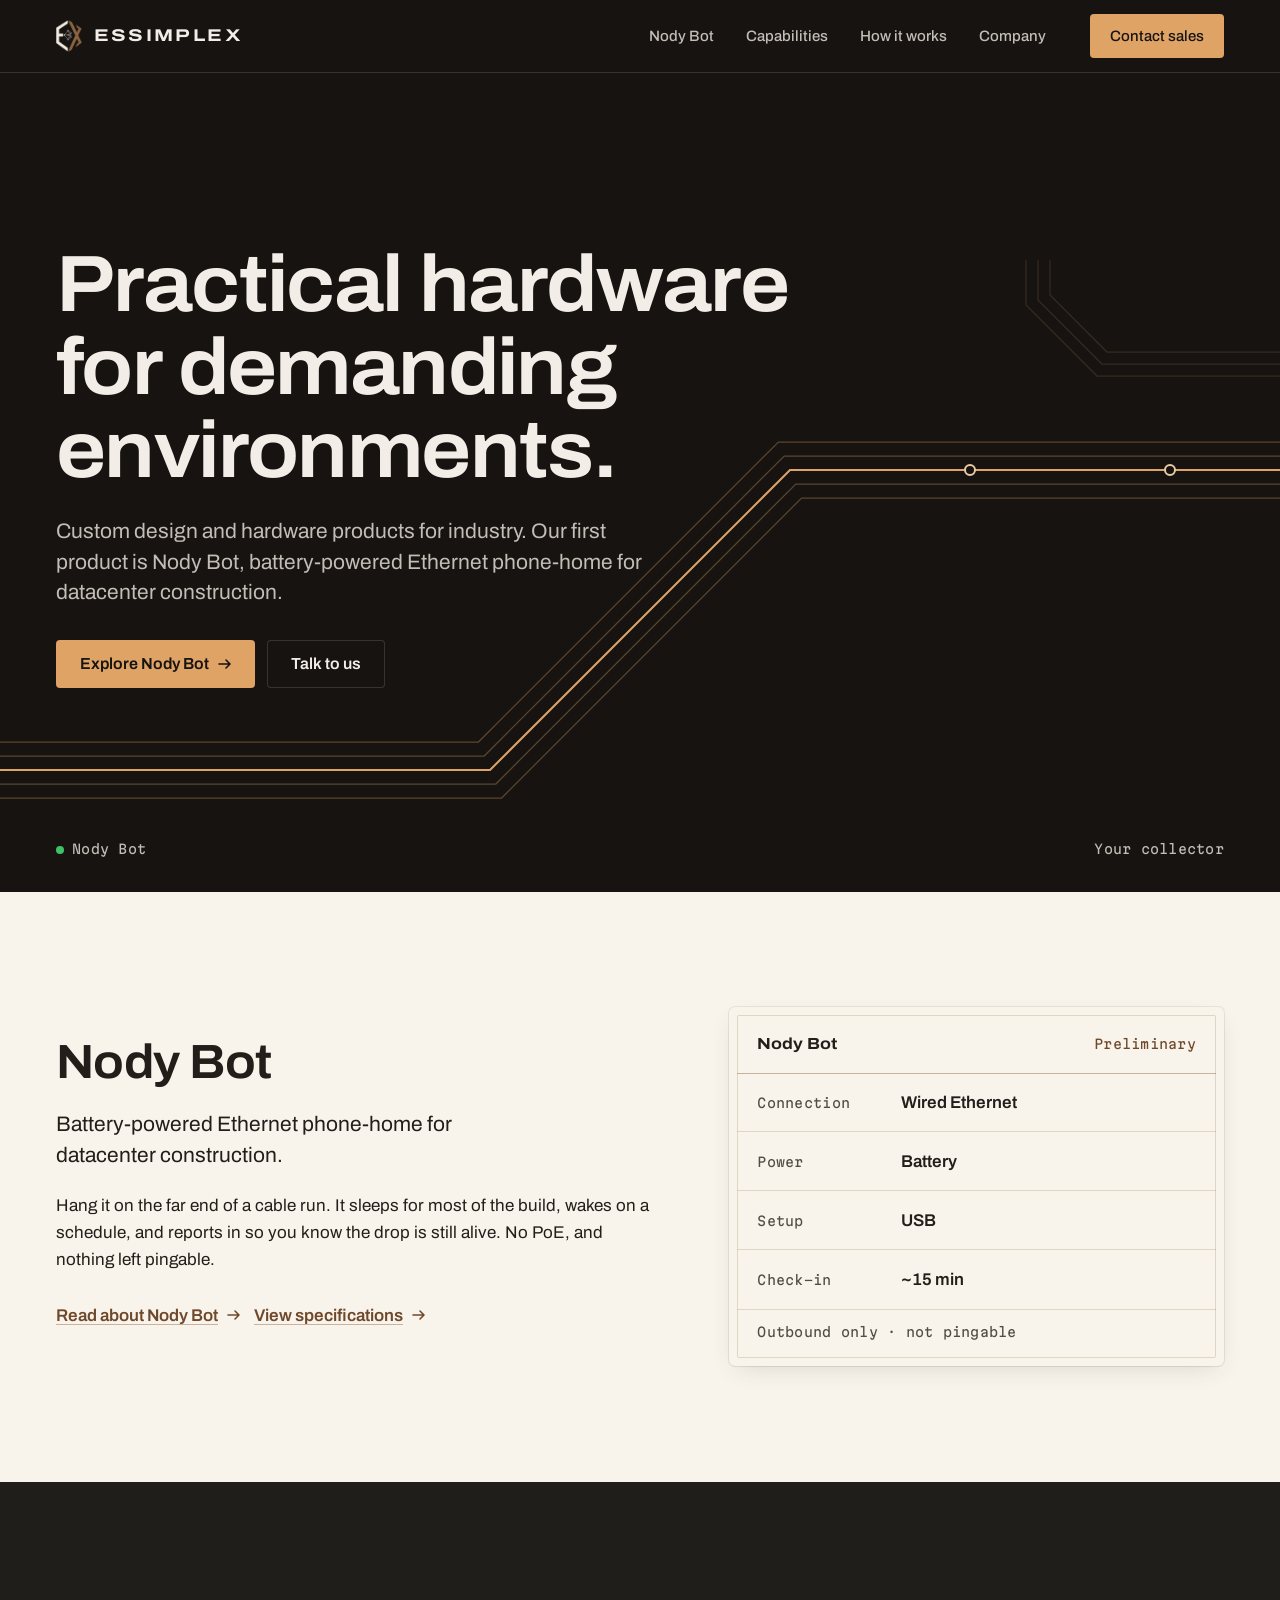
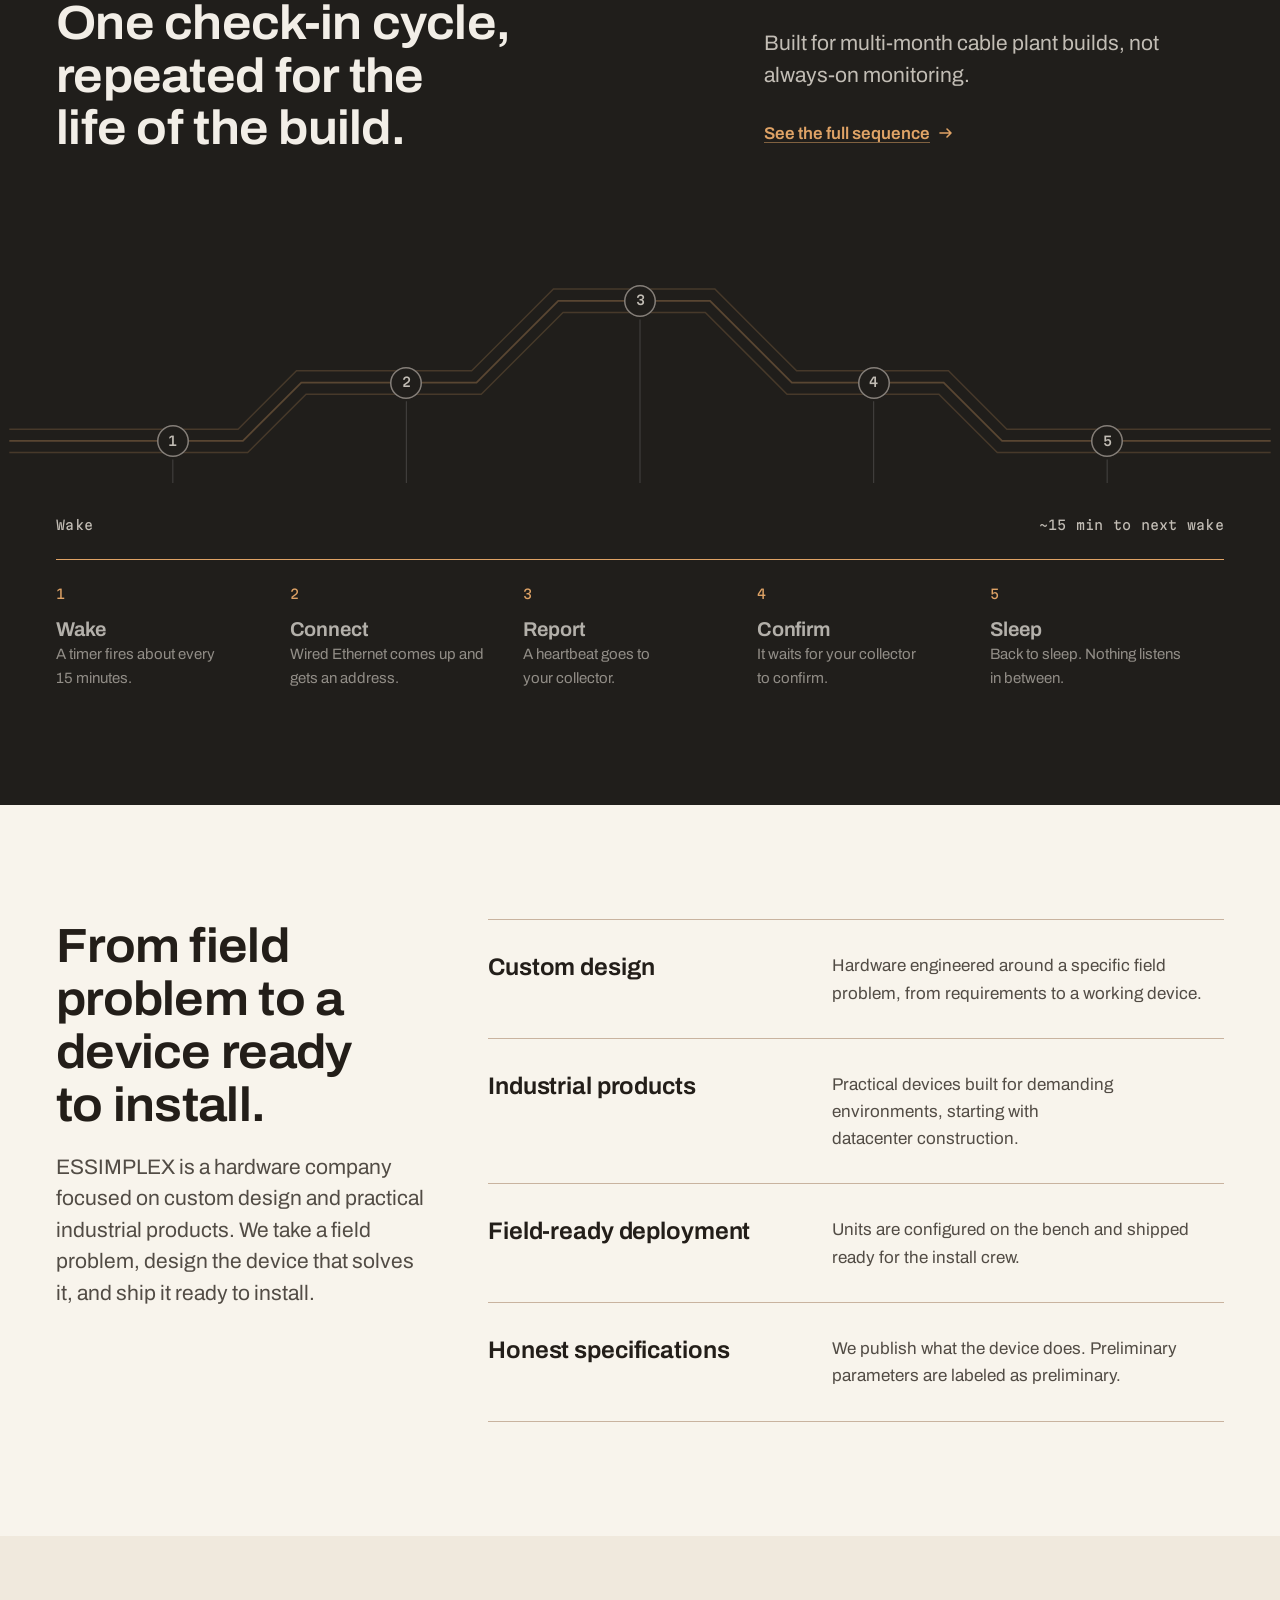
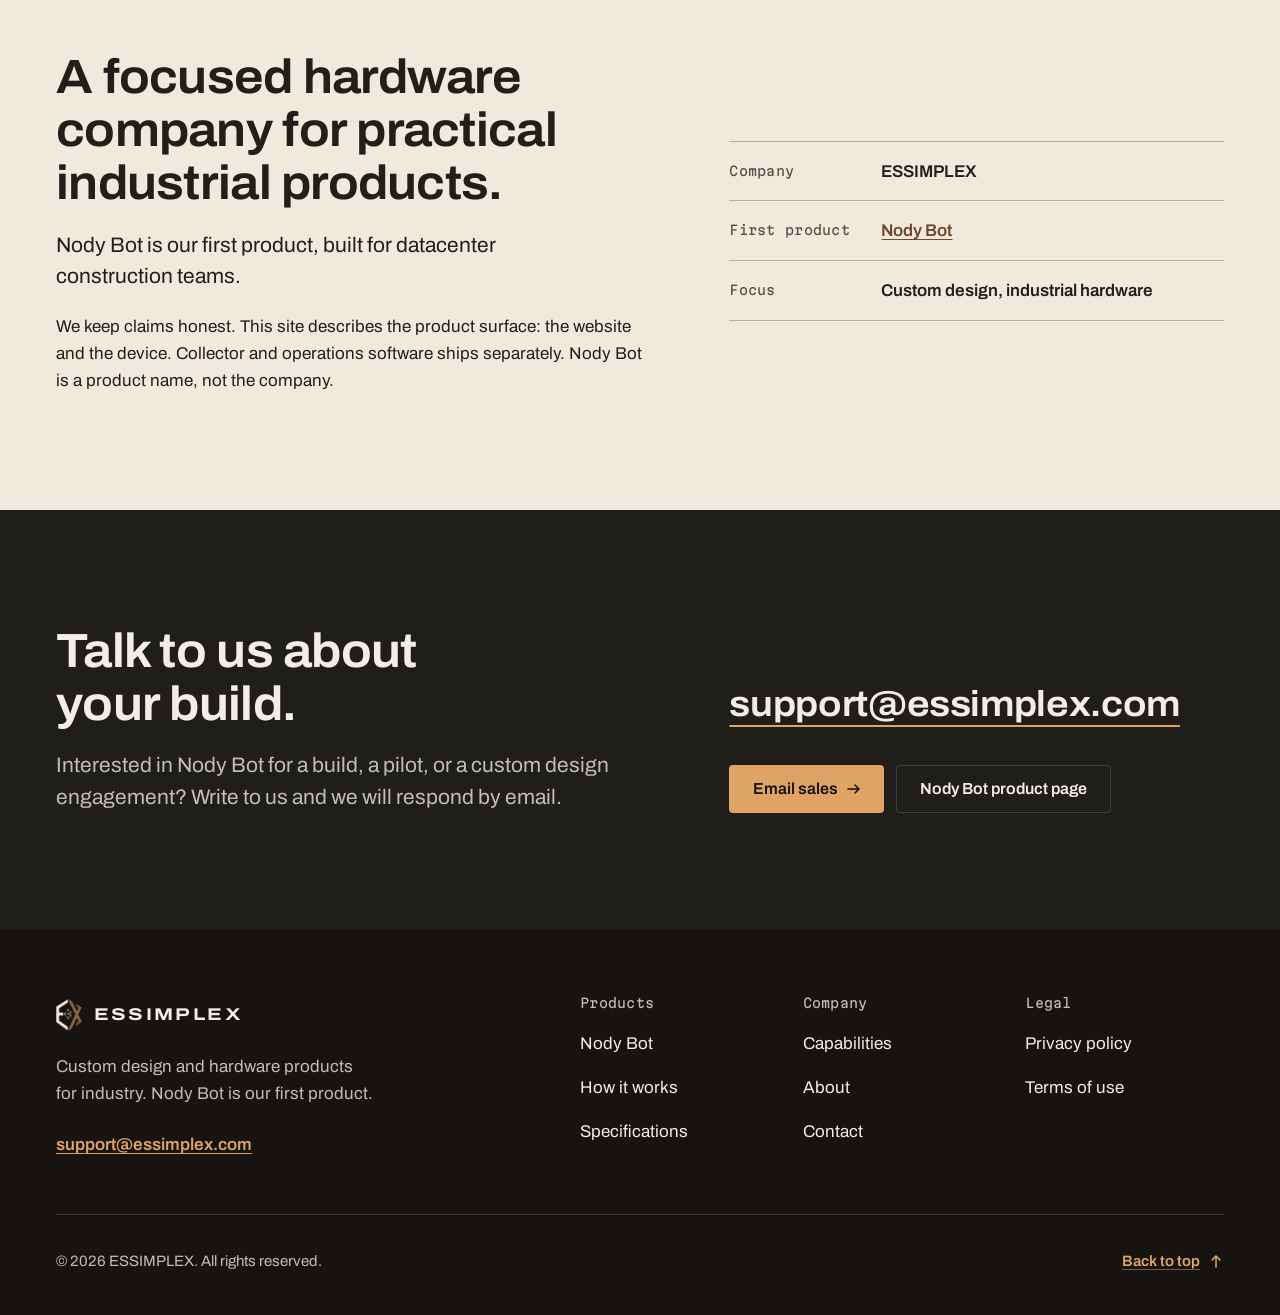
==== commit 4721082d: "Redesign: charcoal/copper wire-bundle look, Archivo + Martian Mono, phone/desktop co-primary" ====
--- a/index.html
+++ b/index.html
@@ -24,318 +24,211 @@
   <link rel="icon" href="assets/favicon-16.png" type="image/png" sizes="16x16" />
   <link rel="icon" href="assets/icon-192.png" type="image/png" sizes="192x192" />
   <link rel="apple-touch-icon" href="assets/apple-touch-icon.png" sizes="180x180" />
-  <link rel="preload" href="assets/fonts/manrope-var.woff2" as="font" type="font/woff2" crossorigin />
+  <link rel="preload" href="assets/fonts/archivo-var.woff2" as="font" type="font/woff2" crossorigin />
+  <link rel="preload" href="assets/fonts/martian-mono.woff2" as="font" type="font/woff2" crossorigin />
   <link rel="stylesheet" href="styles.css" />
   <script>document.documentElement.className = document.documentElement.className.replace("no-js", "js");</script>
   <script src="app.js" defer></script>
 </head>
 <body class="page-home">
   <a class="skip-link" href="#main">Skip to content</a>
-
   <header class="site-header" id="site-header">
     <div class="wrap header-inner">
       <a class="brand" href="index.html" aria-label="ESSIMPLEX home">
-        <img src="assets/essimplex-mark-sm-light.png" width="26" height="33" alt="" />
+        <img src="assets/essimplex-mark-sm-light.png" width="26" height="32" alt="" />
         <span class="brand-name">ESSIMPLEX</span>
       </a>
       <button type="button" class="nav-toggle" id="nav-toggle" aria-expanded="false" aria-controls="primary-nav">
         <span class="nav-toggle__bars" aria-hidden="true"></span><span class="nav-toggle__label">Menu</span>
       </button>
       <nav class="nav" id="primary-nav" aria-label="Primary">
-        <ul class="nav__list">
-          <li><a href="nody-bot.html">Nody Bot</a></li>
-          <li><a href="#capabilities">Capabilities</a></li>
-          <li><a href="#how">How it works</a></li>
-          <li><a href="#about">Company</a></li>
-        </ul>
+        <ul class="nav__list"><li><a href="nody-bot.html">Nody Bot</a></li><li><a href="#capabilities">Capabilities</a></li><li><a href="#how">How it works</a></li><li><a href="#company">Company</a></li></ul>
         <a class="btn btn--primary btn--sm nav__cta" href="mailto:support@essimplex.com?subject=ESSIMPLEX%20inquiry">Contact sales</a>
       </nav>
     </div>
   </header>
 
   <main id="main">
-    <section class="hero theme-dark" aria-labelledby="hero-heading">
-      <div class="hero__bg" aria-hidden="true">
-        <div class="hero__grid"></div>
-        <div class="hero__glow"></div>
-        <svg class="hero__lines" viewBox="0 0 1440 900" preserveAspectRatio="xMidYMid slice" focusable="false">
-          <defs>
-            <linearGradient id="pkt" x1="0" x2="1" y1="0" y2="0">
-              <stop offset="0" stop-color="#F3DDBF" stop-opacity="0"/>
-              <stop offset="0.75" stop-color="#F3DDBF" stop-opacity="0.9"/>
-              <stop offset="1" stop-color="#FFFFFF" stop-opacity="1"/>
-            </linearGradient>
-            <filter id="glow" x="-20%" y="-400%" width="140%" height="900%"><feGaussianBlur stdDeviation="5"/></filter>
-          </defs>
-          <g fill="none">
-            <path class="trace" d="M540 900 V720 L660 600 H1440"/>
-            <path class="trace" d="M556 900 V736 L676 616 H1440"/>
-            <path class="trace trace--main" d="M572 900 V752 L692 632 H1440"/>
-            <path class="trace" d="M588 900 V768 L708 648 H1440"/>
-            <path class="trace" d="M604 900 V784 L724 664 H1440"/>
-            <path class="trace trace--faint" d="M1440 150 H1200 L1080 30 V0"/>
-            <path class="trace trace--faint" d="M1440 166 H1184 L1064 46 V0"/>
-            <path class="trace trace--faint" d="M1440 182 H1168 L1048 62 V0"/>
-            <path class="trace trace--faint" d="M0 812 H300 L388 900"/>
-            <path class="trace trace--faint" d="M0 828 H316 L404 900"/>
-            <path class="trace trace--faint" d="M0 844 H332 L420 900"/>
-            <path class="trace-glow" d="M572 900 V752 L692 632 H1440" filter="url(#glow)"/>
-          </g>
-          <circle class="pad" cx="1012" cy="632" r="5"/>
-          <circle class="pad" cx="1268" cy="632" r="5"/>
-          <g class="packet"><rect x="692" y="630.5" width="150" height="3" rx="1.5" fill="url(#pkt)"/></g>
-        </svg>
-        <div class="hero__shade"></div>
-      </div>
+    <section class="hero hero--home ground-dark" aria-labelledby="hero-heading">
       <div class="wrap hero__content">
-        <p class="eyebrow" data-hero style="--i:0">Custom design &middot; Industrial hardware</p>
-        <h1 class="display" id="hero-heading" data-hero style="--i:1">Custom design and hardware products <span class="accent">for industry.</span></h1>
-        <p class="hero__lede" data-hero style="--i:2">We design and build practical hardware for demanding environments. Our first product is Nody Bot, battery-powered Ethernet phone-home for datacenter construction.</p>
-        <div class="actions" data-hero style="--i:3">
-          <a class="btn btn--primary btn--lg" href="nody-bot.html">Explore Nody Bot <svg class="ico-arrow" viewBox="0 0 16 16" aria-hidden="true" focusable="false"><path d="M2 8h11M9 4l4 4-4 4" fill="none" stroke="currentColor" stroke-width="1.8" stroke-linecap="round" stroke-linejoin="round"/></svg></a>
-          <a class="btn btn--ghost btn--lg" href="mailto:support@essimplex.com?subject=ESSIMPLEX%20inquiry">Talk to us</a>
-        </div>
-      </div>
-      <div class="wrap hero__foot" data-hero style="--i:4">
-        <dl class="hero__facts">
-          <div><dt>Focus</dt><dd>Custom design and industrial hardware</dd></div>
-          <div><dt>First product</dt><dd><a href="nody-bot.html">Nody Bot <svg class="ico-arrow" viewBox="0 0 16 16" aria-hidden="true" focusable="false"><path d="M2 8h11M9 4l4 4-4 4" fill="none" stroke="currentColor" stroke-width="1.8" stroke-linecap="round" stroke-linejoin="round"/></svg></a></dd></div>
-          <div><dt>Built for</dt><dd>Datacenter construction</dd></div>
-        </dl>
-      </div>
-    </section>
-
-    <section class="section theme-light" id="capabilities" aria-labelledby="cap-heading">
+        <div class="hero__copy">
+          <h1 class="display" id="hero-heading">Practical hardware for demanding environments.</h1>
+          <p class="hero__descriptor">Custom design and hardware products for industry. Our first product is Nody Bot, battery-powered Ethernet phone-home for datacenter construction.</p>
+          <div class="actions">
+            <a class="btn btn--primary" href="nody-bot.html">Explore Nody Bot <svg class="ico-arrow" viewBox="0 0 16 16" aria-hidden="true" focusable="false"><path d="M2 8h11M9 4l4 4-4 4" fill="none" stroke="currentColor" stroke-width="1.6" stroke-linecap="round" stroke-linejoin="round"/></svg></a>
+            <a class="btn btn--ghost" href="mailto:support@essimplex.com?subject=ESSIMPLEX%20inquiry">Talk to us</a>
+          </div>
+        </div>
+      </div>
+      <div class="wires wires--home" data-wires role="img" aria-label="Illustration: a bundle of parallel wires running from Nody Bot to your collector, with a short pulse of light travelling along one wire.">
+        <svg class="w-narrow" viewBox="0 0 400 240" preserveAspectRatio="xMidYMid slice" aria-hidden="true" focusable="false"><path class="w-line" d="M-60.0,223.0 L127.5,223.0 L217.5,133.0 L470.0,133.0"/><path class="w-line" d="M-60.0,214.0 L123.7,214.0 L213.7,124.0 L470.0,124.0"/><path class="w-main" d="M-60.0,205.0 L120.0,205.0 L210.0,115.0 L470.0,115.0"/><path class="w-line" d="M-60.0,196.0 L116.3,196.0 L206.3,106.0 L470.0,106.0"/><path class="w-line" d="M-60.0,187.0 L112.5,187.0 L202.5,97.0 L470.0,97.0"/><circle class="w-pad" cx="300" cy="115" r="4"/><circle class="w-pad" cx="360" cy="115" r="4"/><path class="w-pulse" style="animation-delay:1.6s" d="M-60.0,205.0 L120.0,205.0 L210.0,115.0 L470.0,115.0"/></svg><svg class="w-mid" viewBox="0 0 1200 230" preserveAspectRatio="xMidYMid slice" aria-hidden="true" focusable="false"><path class="w-line" d="M-100.0,209.0 L439.9,209.0 L549.9,99.0 L1300.0,99.0"/><path class="w-line" d="M-100.0,197.0 L435.0,197.0 L545.0,87.0 L1300.0,87.0"/><path class="w-main" d="M-100.0,185.0 L430.0,185.0 L540.0,75.0 L1300.0,75.0"/><path class="w-line" d="M-100.0,173.0 L425.0,173.0 L535.0,63.0 L1300.0,63.0"/><path class="w-line" d="M-100.0,161.0 L420.1,161.0 L530.1,51.0 L1300.0,51.0"/><circle class="w-pad" cx="900" cy="75" r="5"/><circle class="w-pad" cx="1040" cy="75" r="5"/><path class="w-pulse" style="animation-delay:1.6s" d="M-100.0,185.0 L430.0,185.0 L540.0,75.0 L1300.0,75.0"/></svg><svg class="w-wide" viewBox="0 0 1440 520" preserveAspectRatio="xMaxYMax slice" aria-hidden="true" focusable="false"><path class="w-line w-faint" d="M1900.0,52.0 L1267.0,52.0 L1210.0,-5.0 L1210.0,-400.0"/><path class="w-line w-faint" d="M1900.0,64.0 L1262.0,64.0 L1198.0,0.0 L1198.0,-400.0"/><path class="w-line w-faint" d="M1900.0,76.0 L1257.0,76.0 L1186.0,5.0 L1186.0,-400.0"/><path class="w-line" d="M-300.0,498.0 L661.6,498.0 L961.6,198.0 L1900.0,198.0"/><path class="w-line" d="M-300.0,484.0 L655.8,484.0 L955.8,184.0 L1900.0,184.0"/><path class="w-main" d="M-300.0,470.0 L650.0,470.0 L950.0,170.0 L1900.0,170.0"/><path class="w-line" d="M-300.0,456.0 L644.2,456.0 L944.2,156.0 L1900.0,156.0"/><path class="w-line" d="M-300.0,442.0 L638.4,442.0 L938.4,142.0 L1900.0,142.0"/><circle class="w-pad" cx="1130" cy="170" r="5"/><circle class="w-pad" cx="1330" cy="170" r="5"/><path class="w-pulse" style="animation-delay:1.6s" d="M-300.0,470.0 L650.0,470.0 L950.0,170.0 L1900.0,170.0"/><path class="w-pulse" style="animation-delay:4.6s" d="M-300.0,470.0 L650.0,470.0 L950.0,170.0 L1900.0,170.0"/></svg>
+      </div>
+      <div class="wrap">
+        <p class="wires-legend reading" aria-hidden="true"><span>Nody Bot</span><span>Your collector</span></p>
+      </div>
+    </section>
+
+    <section class="section ground-paper" id="nody-bot" aria-labelledby="nb-heading">
+      <div class="wrap split">
+        <div class="split__copy">
+          <h2 class="h2" id="nb-heading">Nody Bot</h2>
+          <p class="lede">Battery-powered Ethernet phone-home for datacenter construction.</p>
+          <p>Hang it on the far end of a cable run. It sleeps for most of the build, wakes on a schedule, and reports in so you know the drop is still alive. No PoE, and nothing left pingable.</p>
+          <div class="actions">
+            <a class="text-link" href="nody-bot.html">Read about Nody Bot <svg class="ico-arrow" viewBox="0 0 16 16" aria-hidden="true" focusable="false"><path d="M2 8h11M9 4l4 4-4 4" fill="none" stroke="currentColor" stroke-width="1.6" stroke-linecap="round" stroke-linejoin="round"/></svg></a>
+            <a class="text-link" href="nody-bot.html#specs">View specifications <svg class="ico-arrow" viewBox="0 0 16 16" aria-hidden="true" focusable="false"><path d="M2 8h11M9 4l4 4-4 4" fill="none" stroke="currentColor" stroke-width="1.6" stroke-linecap="round" stroke-linejoin="round"/></svg></a>
+          </div>
+        </div>
+        <aside class="plate" aria-labelledby="home-plate">
+            <div class="plate__inner">
+              <div class="plate__head"><h2 class="plate__title" id="home-plate">Nody Bot</h2><span class="plate__chip reading">Preliminary</span></div>
+              <dl class="plate__rows"><div><dt class="reading">Connection</dt><dd>Wired Ethernet</dd></div><div><dt class="reading">Power</dt><dd>Battery</dd></div><div><dt class="reading">Setup</dt><dd>USB</dd></div><div><dt class="reading">Check-in</dt><dd>~15 min</dd></div></dl>
+              <p class="plate__foot reading">Outbound only &middot; not pingable</p>
+            </div>
+          </aside>
+      </div>
+    </section>
+
+    <section class="section ground-dark-2" id="how" aria-labelledby="how-heading">
       <div class="wrap">
         <div class="section-head section-head--split">
-          <div>
-            <p class="eyebrow" data-reveal>What we do</p>
-            <h2 class="h2" id="cap-heading" data-reveal style="--i:1">Practical hardware for demanding environments.</h2>
-          </div>
-          <p class="lede" data-reveal style="--i:2">ESSIMPLEX is a hardware company focused on custom design and practical industrial products. We take a field problem, design the device that solves it, and ship it ready to install.</p>
-        </div>
-        <ul class="cards" role="list">
-          <li class="card" data-reveal style="--i:0">
-            <span class="card__icon"><svg class="ico" viewBox="0 0 24 24" aria-hidden="true" focusable="false" fill="none" stroke="currentColor" stroke-width="1.6" stroke-linecap="round" stroke-linejoin="round"><path d="M4 20l3.5-1 11-11-2.5-2.5-11 11z"/><path d="M14 6.5 16.5 9"/><path d="M13 20h7"/></svg></span>
-            <h3 class="h3">Custom design</h3>
-            <p>Hardware engineered around a specific field problem, from requirements to a working device.</p>
-          </li>
-          <li class="card" data-reveal style="--i:1">
-            <span class="card__icon"><svg class="ico" viewBox="0 0 24 24" aria-hidden="true" focusable="false" fill="none" stroke="currentColor" stroke-width="1.6" stroke-linecap="round" stroke-linejoin="round"><rect x="6" y="6" width="12" height="12" rx="1.5"/><rect x="9.5" y="9.5" width="5" height="5"/><path d="M9 3v3M15 3v3M9 18v3M15 18v3M3 9h3M3 15h3M18 9h3M18 15h3"/></svg></span>
-            <h3 class="h3">Industrial products</h3>
-            <p>Practical devices built for demanding environments, starting with datacenter construction.</p>
-          </li>
-          <li class="card" data-reveal style="--i:2">
-            <span class="card__icon"><svg class="ico" viewBox="0 0 24 24" aria-hidden="true" focusable="false" fill="none" stroke="currentColor" stroke-width="1.6" stroke-linecap="round" stroke-linejoin="round"><path d="M2.5 6.5h11v10h-11z"/><path d="M13.5 9.5h4l3 3.2v3.8h-7"/><circle cx="6.5" cy="17.5" r="1.8"/><circle cx="16.5" cy="17.5" r="1.8"/></svg></span>
-            <h3 class="h3">Field-ready deployment</h3>
-            <p>Units are configured on the bench and shipped ready for the install crew.</p>
-          </li>
-          <li class="card" data-reveal style="--i:3">
-            <span class="card__icon"><svg class="ico" viewBox="0 0 24 24" aria-hidden="true" focusable="false" fill="none" stroke="currentColor" stroke-width="1.6" stroke-linecap="round" stroke-linejoin="round"><path d="M6 3h9l4 4v14H6z"/><path d="M15 3v4h4M9 13l2 2 4-4"/></svg></span>
-            <h3 class="h3">Honest specifications</h3>
-            <p>We publish what the device does. Preliminary parameters are labeled as preliminary.</p>
-          </li>
-        </ul>
-      </div>
-    </section>
-
-    <section class="section theme-dark product" id="products" aria-labelledby="products-heading">
-      <div class="wrap product__grid">
-        <div class="product__copy">
-          <p class="eyebrow" data-reveal>Product &middot; Nody Bot</p>
-          <h2 class="h2" id="products-heading" data-reveal style="--i:1">Nody Bot</h2>
-          <p class="product__tag" data-reveal style="--i:2">Not dead yet.</p>
-          <p class="lede" data-reveal style="--i:3">Battery-powered Ethernet phone-home for datacenter construction. It hangs on the far end of a cable run and wakes on a schedule to prove the drop is still alive, through months of cabling, without PoE and without staying pingable.</p>
-          <ul class="checks" role="list" data-reveal style="--i:4">
-            <li><svg class="ico" viewBox="0 0 24 24" aria-hidden="true" focusable="false" fill="none" stroke="currentColor" stroke-width="1.6" stroke-linecap="round" stroke-linejoin="round"><path d="M5 12.5l4.5 4.5L19 7.5"/></svg><span><strong>Outbound heartbeat only.</strong> Not ICMP-pingable; no always-on listener on an unfinished network.</span></li>
-            <li><svg class="ico" viewBox="0 0 24 24" aria-hidden="true" focusable="false" fill="none" stroke="currentColor" stroke-width="1.6" stroke-linecap="round" stroke-linejoin="round"><path d="M5 12.5l4.5 4.5L19 7.5"/></svg><span><strong>Battery powered, not PoE.</strong> Works at the far end before power distribution is ready.</span></li>
-            <li><svg class="ico" viewBox="0 0 24 24" aria-hidden="true" focusable="false" fill="none" stroke="currentColor" stroke-width="1.6" stroke-linecap="round" stroke-linejoin="round"><path d="M5 12.5l4.5 4.5L19 7.5"/></svg><span><strong>Configured over USB.</strong> Set up on the bench, then shipped to the install crew.</span></li>
-          </ul>
-          <div class="actions" data-reveal style="--i:5">
-            <a class="btn btn--primary" href="nody-bot.html">View Nody Bot <svg class="ico-arrow" viewBox="0 0 16 16" aria-hidden="true" focusable="false"><path d="M2 8h11M9 4l4 4-4 4" fill="none" stroke="currentColor" stroke-width="1.8" stroke-linecap="round" stroke-linejoin="round"/></svg></a>
-            <a class="btn btn--ghost" href="nody-bot.html#specs">Specifications</a>
-          </div>
-        </div>
-        <figure class="diagram" data-reveal style="--i:2" aria-labelledby="diagram-cap">
-          <div class="diagram__head">
-            <span class="diagram__title">Check-in path</span>
-            <span class="diagram__chip">Outbound only</span>
-          </div>
-          <ol class="diagram__flow" role="list">
-            <li class="diagram__node">
-              <span class="diagram__name">Nody Bot</span>
-              <span class="diagram__meta">Far end of the cable run</span>
-            </li>
-            <li class="diagram__link" aria-hidden="true"><span class="diagram__pkt"><span></span></span></li>
-            <li class="diagram__node">
-              <span class="diagram__name">Plant network</span>
-              <span class="diagram__meta">Wired Ethernet</span>
-            </li>
-            <li class="diagram__link" aria-hidden="true"><span class="diagram__pkt"><span></span></span></li>
-            <li class="diagram__node diagram__node--end">
-              <span class="diagram__name">Your collector</span>
-              <span class="diagram__meta">Receives the check-in</span>
-            </li>
-          </ol>
-          <div class="diagram__rows">
-            <div><span class="diagram__k">Report</span><span>Heartbeat to your collector</span></div>
-            <div><span class="diagram__k">Confirm</span><span>Collector confirms the check-in</span></div>
-            <div><span class="diagram__k">Then</span><span>Sleep until the next wake (~15 min)</span></div>
-          </div>
-          <figcaption class="visually-hidden" id="diagram-cap">Nody Bot check-in path: the device at the far end of the cable run connects over wired Ethernet, sends a heartbeat to your collector, waits for confirmation, then sleeps.</figcaption>
-        </figure>
-      </div>
-    </section>
-
-    <section class="stats theme-dark" aria-labelledby="stats-heading">
-      <div class="wrap">
-        <h2 class="visually-hidden" id="stats-heading">Nody Bot at a glance</h2>
-        <dl class="stats__grid">
-          <div class="stat" data-reveal>
-            <dt class="stat__label">Check-in interval</dt>
-            <dd class="stat__value"><span class="stat__tilde">~</span><span data-count="15">15</span><span class="stat__unit">min</span></dd>
-            <dd class="stat__note">Wakes on a timer; interval is configurable</dd>
-          </div>
-          <div class="stat" data-reveal style="--i:1">
-            <dt class="stat__label">Connection</dt>
-            <dd class="stat__value">Ethernet</dd>
-            <dd class="stat__note">Wired, no Wi-Fi dependency</dd>
-          </div>
-          <div class="stat" data-reveal style="--i:2">
-            <dt class="stat__label">Power</dt>
-            <dd class="stat__value">Battery</dd>
-            <dd class="stat__note">Not PoE; sleeps between check-ins</dd>
-          </div>
-          <div class="stat" data-reveal style="--i:3">
-            <dt class="stat__label">Provisioning</dt>
-            <dd class="stat__value">USB</dd>
-            <dd class="stat__note">Bench setup before it ships</dd>
-          </div>
-        </dl>
-        <p class="stats__foot">Preliminary specifications. Subject to change before commercial availability.</p>
-      </div>
-    </section>
-
-    <section class="section theme-light" id="how" aria-labelledby="how-heading">
-      <div class="wrap">
-        <div class="section-head section-head--split">
-          <div>
-            <p class="eyebrow" data-reveal>How Nody Bot works</p>
-            <h2 class="h2" id="how-heading" data-reveal style="--i:1">One check-in cycle, repeated for the life of the build.</h2>
-          </div>
-          <div>
-            <p class="lede" data-reveal style="--i:2">Built for multi-month cable plant builds, not always-on monitoring.</p>
-            <a class="text-link" href="nody-bot.html#how" data-reveal style="--i:3">See the full sequence <svg class="ico-arrow" viewBox="0 0 16 16" aria-hidden="true" focusable="false"><path d="M2 8h11M9 4l4 4-4 4" fill="none" stroke="currentColor" stroke-width="1.8" stroke-linecap="round" stroke-linejoin="round"/></svg></a>
-          </div>
-        </div>
-        <ol class="cycle" role="list" data-reveal data-cycle>
-          <li class="cycle__track" aria-hidden="true"><span class="cycle__fill"></span></li>
-          <li class="cycle__item" style="--i:0">
-            <span class="cycle__dot" aria-hidden="true"></span>
+          <h2 class="h2" id="how-heading">One check-in cycle, repeated for the life of the build.</h2>
+          <div class="split__copy">
+            <p class="lede muted">Built for multi-month cable plant builds, not always-on monitoring.</p>
+            <a class="text-link" href="nody-bot.html#how">See the full sequence <svg class="ico-arrow" viewBox="0 0 16 16" aria-hidden="true" focusable="false"><path d="M2 8h11M9 4l4 4-4 4" fill="none" stroke="currentColor" stroke-width="1.6" stroke-linecap="round" stroke-linejoin="round"/></svg></a>
+          </div>
+        </div>
+        <div class="seq seq--compact" data-seq>
+        <div class="seq__strip">
+          <div class="seq__plot trace" data-trace role="img" aria-label="Check-in route as a single wire with five junctions: wake, connect, report, confirm, sleep. The wire lights up as you scroll.">
+            <svg class="t-narrow" viewBox="0 0 360 130" preserveAspectRatio="xMidYMid meet" aria-hidden="true" focusable="false"><path class="t-aux" d="M-40.0,112.0 L58.9,112.0 L85.9,85.0 L126.9,85.0 L162.9,49.0 L197.1,49.0 L233.1,85.0 L265.1,85.0 L292.1,112.0 L334.0,112.0 L400.0,112.0"/><path class="t-aux" d="M-40.0,98.0 L53.1,98.0 L80.1,71.0 L121.1,71.0 L157.1,35.0 L202.9,35.0 L238.9,71.0 L270.9,71.0 L297.9,98.0 L334.0,98.0 L400.0,98.0"/><path class="t-track" d="M-40.0,112.0 L58.9,112.0 L85.9,85.0 L126.9,85.0 L162.9,49.0 L197.1,49.0 L233.1,85.0 L265.1,85.0 L292.1,112.0 L334.0,112.0 L400.0,112.0"/><path class="t-track" d="M-40.0,105.0 L56.0,105.0 L83.0,78.0 L124.0,78.0 L160.0,42.0 L200.0,42.0 L236.0,78.0 L268.0,78.0 L295.0,105.0 L334.0,105.0 L400.0,105.0"/><path class="t-track" d="M-40.0,98.0 L53.1,98.0 L80.1,71.0 L121.1,71.0 L157.1,35.0 L202.9,35.0 L238.9,71.0 L270.9,71.0 L297.9,98.0 L334.0,98.0 L400.0,98.0"/><path class="t-line" d="M-40.0,105.0 L56.0,105.0 L83.0,78.0 L124.0,78.0 L160.0,42.0 L200.0,42.0 L236.0,78.0 L268.0,78.0 L295.0,105.0 L334.0,105.0 L400.0,105.0"/></svg><svg class="t-wide" viewBox="0 0 1000 240" preserveAspectRatio="xMidYMid meet" aria-hidden="true" focusable="false"><path class="t-drop" d="M100,206 V226"/><path class="t-drop" d="M300,156 V226"/><path class="t-drop" d="M500,86 V226"/><path class="t-drop" d="M700,156 V226"/><path class="t-drop" d="M900,206 V226"/><path class="t-aux" d="M-40.0,200.0 L164.1,200.0 L214.1,150.0 L364.1,150.0 L434.1,80.0 L555.9,80.0 L625.9,150.0 L755.9,150.0 L805.9,200.0 L910.0,200.0 L1040.0,200.0"/><path class="t-aux" d="M-40.0,180.0 L155.9,180.0 L205.9,130.0 L355.9,130.0 L425.9,60.0 L564.1,60.0 L634.1,130.0 L764.1,130.0 L814.1,180.0 L910.0,180.0 L1040.0,180.0"/><path class="t-track" d="M-40.0,190.0 L160.0,190.0 L210.0,140.0 L360.0,140.0 L430.0,70.0 L560.0,70.0 L630.0,140.0 L760.0,140.0 L810.0,190.0 L910.0,190.0 L1040.0,190.0"/><path class="t-line" d="M-40.0,190.0 L160.0,190.0 L210.0,140.0 L360.0,140.0 L430.0,70.0 L560.0,70.0 L630.0,140.0 L760.0,140.0 L810.0,190.0 L910.0,190.0 L1040.0,190.0"/></svg>
+            <span class="seq__marker" data-at="0.100" style="--x:10.00%;--yn:0.8077;--ynw:0.7917" aria-hidden="true">1</span><span class="seq__marker" data-at="0.300" style="--x:30.00%;--yn:0.6000;--ynw:0.5833" aria-hidden="true">2</span><span class="seq__marker" data-at="0.500" style="--x:50.00%;--yn:0.3231;--ynw:0.2917" aria-hidden="true">3</span><span class="seq__marker" data-at="0.700" style="--x:70.00%;--yn:0.6000;--ynw:0.5833" aria-hidden="true">4</span><span class="seq__marker" data-at="0.900" style="--x:90.00%;--yn:0.8077;--ynw:0.7917" aria-hidden="true">5</span>
+          </div>
+          <p class="seq__axis reading" aria-hidden="true"><span>Wake</span><span>~15 min to next wake</span></p>
+        </div>
+        <ol class="seq__steps" role="list">
+          <li class="seq__step" data-node="0">
+            <span class="reading seq__num" aria-hidden="true">1</span>
             <h3 class="h3">Wake</h3>
             <p>A timer fires about every 15 minutes.</p>
-          </li>
-          <li class="cycle__item" style="--i:1">
-            <span class="cycle__dot" aria-hidden="true"></span>
+            <p class="reading reading-note">timer</p>
+          </li>
+          <li class="seq__step" data-node="1">
+            <span class="reading seq__num" aria-hidden="true">2</span>
             <h3 class="h3">Connect</h3>
             <p>Wired Ethernet comes up and gets an address.</p>
-          </li>
-          <li class="cycle__item" style="--i:2">
-            <span class="cycle__dot" aria-hidden="true"></span>
+            <p class="reading reading-note">Ethernet</p>
+          </li>
+          <li class="seq__step" data-node="2">
+            <span class="reading seq__num" aria-hidden="true">3</span>
             <h3 class="h3">Report</h3>
             <p>A heartbeat goes to your collector.</p>
-          </li>
-          <li class="cycle__item" style="--i:3">
-            <span class="cycle__dot" aria-hidden="true"></span>
+            <p class="reading reading-note">outbound</p>
+          </li>
+          <li class="seq__step" data-node="3">
+            <span class="reading seq__num" aria-hidden="true">4</span>
             <h3 class="h3">Confirm</h3>
             <p>It waits for your collector to confirm.</p>
-          </li>
-          <li class="cycle__item" style="--i:4">
-            <span class="cycle__dot" aria-hidden="true"></span>
+            <p class="reading reading-note">confirmed</p>
+          </li>
+          <li class="seq__step" data-node="4">
+            <span class="reading seq__num" aria-hidden="true">5</span>
             <h3 class="h3">Sleep</h3>
             <p>Back to sleep. Nothing listens in between.</p>
+            <p class="reading reading-note">asleep</p>
           </li>
         </ol>
       </div>
-    </section>
-
-    <section class="section theme-white about" id="about" aria-labelledby="about-heading">
-      <div class="wrap about__grid">
-        <div>
-          <p class="eyebrow" data-reveal>Company</p>
-          <h2 class="h2" id="about-heading" data-reveal style="--i:1">A focused hardware company for practical industrial products.</h2>
-        </div>
-        <div class="about__body">
-          <p class="lede" data-reveal>Nody Bot is our first product, built for datacenter construction teams.</p>
-          <p data-reveal style="--i:1">We keep claims honest. This site describes the product surface: the website and the device. Collector and operations software ships separately. Nody Bot is a product name, not the company.</p>
-          <dl class="tiles" data-reveal style="--i:2">
-            <div><dt>Company</dt><dd>ESSIMPLEX</dd></div>
-            <div><dt>First product</dt><dd><a href="nody-bot.html">Nody Bot</a></dd></div>
-            <div><dt>Focus</dt><dd>Custom design, industrial hardware</dd></div>
-          </dl>
-        </div>
-      </div>
-    </section>
-
-    <section class="cta-band" id="contact" aria-labelledby="contact-heading">
-      <div class="cta-band__lines" aria-hidden="true"></div>
-      <div class="wrap cta-band__inner">
-        <div class="cta-band__copy">
-          <p class="eyebrow eyebrow--light" data-reveal>Contact</p>
-          <h2 class="h2" id="contact-heading" data-reveal style="--i:1">Talk to us about your build.</h2>
-          <p class="lede" data-reveal style="--i:2">Interested in Nody Bot for a build, a pilot, or a custom design engagement? Write to us and we will respond by email.</p>
-        </div>
-        <div class="cta-band__action" data-reveal style="--i:3">
-          <a class="cta-band__mail" href="mailto:support@essimplex.com?subject=ESSIMPLEX%20inquiry">support@essimplex.com</a>
+      </div>
+    </section>
+
+    <section class="section ground-paper" id="capabilities" aria-labelledby="cap-heading">
+      <div class="wrap caps">
+        <div class="caps__head">
+          <h2 class="h2" id="cap-heading">From field problem to a device ready to install.</h2>
+          <p class="lede muted">ESSIMPLEX is a hardware company focused on custom design and practical industrial products. We take a field problem, design the device that solves it, and ship it ready to install.</p>
+        </div>
+        <ul class="ruled" role="list">
+            <li class="ruled__row"><h3 class="h3">Custom design</h3><p>Hardware engineered around a specific field problem, from requirements to a working device.</p></li>
+            <li class="ruled__row"><h3 class="h3">Industrial products</h3><p>Practical devices built for demanding environments, starting with datacenter construction.</p></li>
+            <li class="ruled__row"><h3 class="h3">Field-ready deployment</h3><p>Units are configured on the bench and shipped ready for the install crew.</p></li>
+            <li class="ruled__row"><h3 class="h3">Honest specifications</h3><p>We publish what the device does. Preliminary parameters are labeled as preliminary.</p></li>
+        </ul>
+      </div>
+    </section>
+
+    <section class="section ground-paper-2" id="company" aria-labelledby="about-heading">
+      <div class="wrap split">
+        <div class="split__copy">
+          <h2 class="h2" id="about-heading">A focused hardware company for practical industrial products.</h2>
+          <p class="lede">Nody Bot is our first product, built for datacenter construction teams.</p>
+          <p>We keep claims honest. This site describes the product surface: the website and the device. Collector and operations software ships separately. Nody Bot is a product name, not the company.</p>
+        </div>
+        <dl class="facts">
+          <div><dt class="reading">Company</dt><dd>ESSIMPLEX</dd></div>
+          <div><dt class="reading">First product</dt><dd><a href="nody-bot.html">Nody Bot</a></dd></div>
+          <div><dt class="reading">Focus</dt><dd>Custom design, industrial hardware</dd></div>
+        </dl>
+      </div>
+    </section>
+
+    <section class="close ground-dark-2" id="contact" aria-labelledby="contact-heading">
+      <div class="wrap close__grid">
+        <div class="close__copy">
+          <h2 class="h2" id="contact-heading">Talk to us about your build.</h2>
+          <p class="lede on-dark-2 muted">Interested in Nody Bot for a build, a pilot, or a custom design engagement? Write to us and we will respond by email.</p>
+        </div>
+        <div class="close__action">
+          <a class="close__mail" href="mailto:support@essimplex.com?subject=ESSIMPLEX%20inquiry">support@essimplex.com</a>
           <div class="actions">
-            <a class="btn btn--dark" href="mailto:support@essimplex.com?subject=ESSIMPLEX%20inquiry">Email sales <svg class="ico-arrow" viewBox="0 0 16 16" aria-hidden="true" focusable="false"><path d="M2 8h11M9 4l4 4-4 4" fill="none" stroke="currentColor" stroke-width="1.8" stroke-linecap="round" stroke-linejoin="round"/></svg></a>
+            <a class="btn btn--primary" href="mailto:support@essimplex.com?subject=ESSIMPLEX%20inquiry">Email sales <svg class="ico-arrow" viewBox="0 0 16 16" aria-hidden="true" focusable="false"><path d="M2 8h11M9 4l4 4-4 4" fill="none" stroke="currentColor" stroke-width="1.6" stroke-linecap="round" stroke-linejoin="round"/></svg></a>
             <a class="btn btn--ghost" href="nody-bot.html">Nody Bot product page</a>
           </div>
-          <p class="cta-band__note">The address above is a placeholder until the production inbox is set up. You can also open a note on <a href="https://github.com/roguespark-04/essimplex">GitHub</a>.</p>
         </div>
       </div>
     </section>
   </main>
 
-  <footer class="site-footer theme-dark">
+  <footer class="site-footer ground-dark">
     <div class="wrap">
       <div class="footer__top">
         <div class="footer__brand">
           <a class="brand" href="index.html" aria-label="ESSIMPLEX home">
-            <img src="assets/essimplex-mark-sm-light.png" width="30" height="38" alt="" loading="lazy" />
+            <img src="assets/essimplex-mark-sm-light.png" width="26" height="32" alt="" loading="lazy" />
             <span class="brand-name">ESSIMPLEX</span>
           </a>
           <p>Custom design and hardware products for industry. Nody Bot is our first product.</p>
           <a class="footer__mail" href="mailto:support@essimplex.com?subject=ESSIMPLEX%20inquiry">support@essimplex.com</a>
         </div>
-        <nav class="footer__col" aria-label="Products">
-          <h2>Products</h2>
-          <ul>
-            <li><a href="nody-bot.html">Nody Bot</a></li>
-            <li><a href="nody-bot.html#how">How it works</a></li>
-            <li><a href="nody-bot.html#specs">Specifications</a></li>
-          </ul>
-        </nav>
-        <nav class="footer__col" aria-label="Company">
-          <h2>Company</h2>
-          <ul>
-            <li><a href="#capabilities">Capabilities</a></li>
-            <li><a href="#about">About</a></li>
-            <li><a href="#contact">Contact</a></li>
-            <li><a href="https://github.com/roguespark-04/essimplex">GitHub</a></li>
-          </ul>
-        </nav>
-        <nav class="footer__col" aria-label="Legal">
-          <h2>Legal</h2>
-          <ul>
-            <li><a href="privacy.html">Privacy policy</a></li>
-            <li><a href="terms.html">Terms of use</a></li>
-          </ul>
-        </nav>
+        <div class="footer__cols">
+          <nav class="footer__col" aria-label="Products">
+            <h2>Products</h2>
+            <ul>
+              <li><a href="nody-bot.html">Nody Bot</a></li>
+              <li><a href="nody-bot.html#how">How it works</a></li>
+              <li><a href="nody-bot.html#specs">Specifications</a></li>
+            </ul>
+          </nav>
+          <nav class="footer__col" aria-label="Company">
+            <h2>Company</h2>
+            <ul>
+              <li><a href="index.html#capabilities">Capabilities</a></li>
+              <li><a href="index.html#company">About</a></li>
+              <li><a href="index.html#contact">Contact</a></li>
+            </ul>
+          </nav>
+          <nav class="footer__col" aria-label="Legal">
+            <h2>Legal</h2>
+            <ul>
+              <li><a href="privacy.html">Privacy policy</a></li>
+              <li><a href="terms.html">Terms of use</a></li>
+            </ul>
+          </nav>
+        </div>
       </div>
       <div class="footer__bottom">
         <p>&copy; 2026 ESSIMPLEX. All rights reserved.</p>
-        <a href="#main" class="footer__top-link">Back to top <svg class="ico-arrow ico-arrow--up" viewBox="0 0 16 16" aria-hidden="true" focusable="false"><path d="M8 13V3M4 7l4-4 4 4" fill="none" stroke="currentColor" stroke-width="1.8" stroke-linecap="round" stroke-linejoin="round"/></svg></a>
+        <a class="text-link" href="#main">Back to top <svg class="ico-arrow" viewBox="0 0 16 16" aria-hidden="true" focusable="false" style="rotate:-90deg"><path d="M2 8h11M9 4l4 4-4 4" fill="none" stroke="currentColor" stroke-width="1.6" stroke-linecap="round" stroke-linejoin="round"/></svg></a>
       </div>
     </div>
   </footer>
--- a/styles.css
+++ b/styles.css
@@ -1,693 +1,489 @@
 /* ==========================================================================
-   ESSIMPLEX corporate design system
-   Type: Manrope (variable 400-800) for everything; IBM Plex Mono only for
-   small technical labels and code. Colours from the logo only: charcoal,
-   copper-bronze, cream, white. Motion animates transform/opacity only.
+   ESSIMPLEX design system (see DESIGN.md)
+   Archivo (variable: weight + width) for display, headings and body.
+   Martian Mono only for readings. Charcoal, warm off-white, one copper accent.
    ========================================================================== */
 
 @font-face {
-  font-family: "Manrope";
-  src: url("assets/fonts/manrope-var.woff2") format("woff2");
+  font-family: "Archivo";
+  src: url("assets/fonts/archivo-var.woff2") format("woff2");
   font-weight: 400 800;
+  font-stretch: 100% 125%;
   font-style: normal;
   font-display: swap;
 }
 @font-face {
-  font-family: "IBM Plex Mono";
-  src: url("assets/fonts/plex-mono-400.woff2") format("woff2");
-  font-weight: 400;
+  font-family: "Martian Mono";
+  src: url("assets/fonts/martian-mono.woff2") format("woff2");
+  font-weight: 400 500;
   font-style: normal;
   font-display: swap;
 }
+/* Metric-leaning fallbacks so the swap does not shift layout much */
+@font-face { font-family: "Archivo Fallback"; src: local("Arial"); size-adjust: 97%; ascent-override: 92%; descent-override: 23%; line-gap-override: 0%; }
 
 :root {
-  /* charcoal */
-  --ink-950: #1E1E20;
-  --ink-900: #242426;
-  --ink-800: #2B2B2D;
-  --ink-700: #3F3F41;
-  /* copper-bronze */
-  --copper-700: #5E4326;
-  --copper-600: #7A5733;
-  --copper: #8B6440;
-  --copper-300: #C99A68;
-  --copper-200: #D8B58B;
-  --copper-100: #F3E6D4;
-  /* neutrals */
-  --cream: #FAF6EE;
-  --paper: #FFFBF2;
-  --white: #FFFFFF;
-  --line-light: #E6DCCD;
-  --line-dark: rgba(255, 255, 255, 0.12);
-
-  --text: #2B2B2D;
-  --text-muted: #57534E;
-  --on-dark: #F6F1EA;
-  --on-dark-2: #D9D2C8;
-  --on-dark-muted: #B3ACA2;
-
-  --font: "Manrope", system-ui, -apple-system, "Segoe UI", Roboto, Helvetica, Arial, sans-serif;
-  --mono: "IBM Plex Mono", ui-monospace, SFMono-Regular, Menlo, Consolas, monospace;
-
-  --wrap: 1240px;
-  --gutter: clamp(20px, 4vw, 48px);
-  --header-h: 72px;
-  --radius: 6px;
-  --radius-lg: 14px;
-  --ease: cubic-bezier(0.2, 0.7, 0.2, 1);
-  --focus: var(--copper-600);
-}
+  /* color roles */
+  --ink-950: oklch(0.19 0.006 70);
+  --ink-900: oklch(0.235 0.007 70);
+  --ink-800: oklch(0.30 0.008 70);
+  --ink-600: oklch(0.45 0.01 70);
+  --paper: oklch(0.968 0.012 82);
+  --paper-2: oklch(0.935 0.017 80);
+  --paper-3: oklch(0.89 0.02 78);
+  --copper: oklch(0.54 0.075 60);          /* ~#8B6440 base */
+  --copper-ink: oklch(0.44 0.07 58);       /* text and links on paper */
+  --copper-bright: oklch(0.76 0.105 66);   /* lines, fills and text on charcoal */
+  --copper-soft: oklch(0.86 0.06 72);
+  --status: oklch(0.72 0.17 150);          /* the one green: 8px dot */
+
+  --text: oklch(0.24 0.012 70);
+  --text-2: oklch(0.42 0.014 70);
+  --on-dark: oklch(0.95 0.01 82);
+  --on-dark-2: oklch(0.80 0.012 78);
+  --rule-paper: oklch(0.54 0.075 60 / 0.45);
+  --rule-paper-soft: oklch(0.54 0.075 60 / 0.22);
+  --rule-dark: oklch(1 0 0 / 0.14);
+
+  /* type */
+  --font: "Archivo", "Archivo Fallback", system-ui, sans-serif;
+  --mono: "Martian Mono", ui-monospace, "SF Mono", Menlo, Consolas, monospace;
+  --fs-label: 0.8125rem;
+  --fs-small: 0.9375rem;
+  --fs-body: 1.0625rem;
+  --fs-lede: clamp(1.125rem, 1.02rem + 0.5vw, 1.3125rem);
+  --fs-h3: 1.25rem;
+  --fs-h2: clamp(1.875rem, 1.3rem + 2.5vw, 3rem);
+  --fs-display: clamp(2.5rem, 1.55rem + 4.3vw, 5.25rem);
+
+  /* spacing, 4px base */
+  --s-1: 4px; --s-2: 8px; --s-3: 12px; --s-4: 16px; --s-5: 20px; --s-6: 24px;
+  --s-8: 32px; --s-10: 40px; --s-12: 48px; --s-16: 64px; --s-20: 80px; --s-24: 96px; --s-32: 128px;
+  --section: clamp(64px, 9vw, 128px);
+  --gutter: clamp(20px, 5vw, 56px);
+  --wrap: 1200px;
+  --header-h: 64px;
+  --radius-sm: 2px;
+  --radius: 4px;
+  --radius-lg: 6px;
+
+  /* motion */
+  --duration-micro: 80ms; --duration-quick: 150ms; --duration-fast: 250ms;
+  --duration-medium: 350ms; --duration-very-slow: 500ms; --duration-trace: 1400ms;
+  --ease-smooth-out: cubic-bezier(0.22, 1, 0.36, 1);
+
+  /* shadows: ring + soft drop, layered */
+  --shadow-plate: 0 0 0 1px oklch(0 0 0 / .07), 0 1px 2px -1px oklch(0 0 0 / .08), 0 8px 24px -8px oklch(0.3 0.03 60 / .16);
+  --shadow-plate-dark: 0 0 0 1px oklch(1 0 0 / .1), 0 12px 32px -12px oklch(0 0 0 / .5);
+
+  --focus: var(--copper-ink);
+  color-scheme: light;
+}
+@media (min-width: 900px) { :root { --header-h: 72px; } }
 
 /* ---------- Base ---------- */
 *, *::before, *::after { box-sizing: border-box; }
-html { -webkit-text-size-adjust: 100%; text-size-adjust: 100%; scroll-padding-top: calc(var(--header-h) + 16px); }
+html { -webkit-text-size-adjust: 100%; text-size-adjust: 100%; scroll-padding-top: calc(var(--header-h) + 16px); background: var(--ink-950); }
 @media (prefers-reduced-motion: no-preference) { html { scroll-behavior: smooth; } }
 body {
   margin: 0;
   font-family: var(--font);
-  font-size: 1.0625rem;
-  line-height: 1.65;
+  font-size: var(--fs-body);
+  line-height: 1.6;
   color: var(--text);
-  background: var(--cream);
+  background: var(--paper);
   -webkit-font-smoothing: antialiased;
   -moz-osx-font-smoothing: grayscale;
-  text-rendering: optimizeLegibility;
+  overflow-wrap: break-word;
+  caret-color: var(--copper);
+  accent-color: var(--copper);
 }
 img, svg { display: block; max-width: 100%; }
 h1, h2, h3, p, ul, ol, dl, dd, figure { margin: 0; }
 ul[role="list"], ol[role="list"] { list-style: none; padding: 0; }
-a { color: inherit; }
-code { font-family: var(--mono); font-size: 0.88em; letter-spacing: 0; }
-strong { font-weight: 700; }
-::selection { background: var(--copper-200); color: var(--ink-950); }
-
-:focus-visible { outline: 3px solid var(--focus); outline-offset: 3px; border-radius: 3px; }
-.theme-dark, .site-header, .cta-band { --focus: var(--copper-200); }
+a { color: inherit; text-underline-offset: 0.2em; text-decoration-thickness: 1px; }
+::selection { background: var(--copper-bright); color: var(--ink-950); }
+:focus-visible { outline: 2px solid var(--focus); outline-offset: 3px; border-radius: var(--radius-sm); }
+.on-dark { --focus: var(--copper-bright); }
+html { scrollbar-color: var(--copper) var(--ink-950); }
 
 .wrap { width: 100%; max-width: calc(var(--wrap) + 2 * var(--gutter)); margin-inline: auto; padding-inline: var(--gutter); }
-.visually-hidden {
-  position: absolute !important; width: 1px; height: 1px; padding: 0; margin: -1px;
-  overflow: hidden; clip: rect(0 0 0 0); white-space: nowrap; border: 0;
-}
+.visually-hidden { position: absolute !important; width: 1px; height: 1px; padding: 0; margin: -1px; overflow: hidden; clip: rect(0 0 0 0); white-space: nowrap; border: 0; }
 .skip-link {
-  position: absolute; left: 16px; top: 12px; z-index: 100;
-  padding: 10px 16px; border-radius: var(--radius);
-  background: var(--copper-300); color: var(--ink-950); font-weight: 700; text-decoration: none;
-  transform: translateY(-160%);
+  position: absolute; left: var(--s-4); top: var(--s-3); z-index: 100;
+  padding: var(--s-3) var(--s-4); min-height: 44px; display: inline-flex; align-items: center;
+  border-radius: var(--radius); background: var(--copper-bright); color: var(--ink-950); font-weight: 600; text-decoration: none;
+  transform: translateY(-200%);
 }
 .skip-link:focus { transform: none; }
 
-/* ---------- Themes ---------- */
-.theme-dark { background: var(--ink-950); color: var(--on-dark); }
-.theme-light { background: var(--cream); }
-.theme-white { background: var(--white); }
-
-/* ---------- Type ---------- */
+/* ---------- Grounds ---------- */
+.ground-dark { background: var(--ink-950); color: var(--on-dark); --focus: var(--copper-bright); }
+.ground-dark-2 { background: var(--ink-900); color: var(--on-dark); --focus: var(--copper-bright); }
+.ground-paper { background: var(--paper); }
+.ground-paper-2 { background: var(--paper-2); }
+
+/* ---------- Type roles ---------- */
 .display {
-  font-weight: 800;
-  font-size: clamp(2.6rem, 1.2rem + 4.9vw, 5.5rem);
-  line-height: 1.02;
-  letter-spacing: -0.035em;
+  font-size: var(--fs-display);
+  font-weight: 650;
+  font-stretch: 108%;
+  line-height: 1.04;
+  letter-spacing: -0.02em;
   text-wrap: balance;
 }
-.h1 { font-weight: 800; font-size: clamp(2.2rem, 1.4rem + 2.8vw, 3.75rem); line-height: 1.05; letter-spacing: -0.03em; }
-.h2 {
-  font-weight: 800;
-  font-size: clamp(2rem, 1.25rem + 2.4vw, 3.25rem);
-  line-height: 1.08;
-  letter-spacing: -0.03em;
-  text-wrap: balance;
-}
-.h2 code { font-family: var(--font); font-size: 1em; font-weight: 800; letter-spacing: -0.02em; color: var(--copper-600); }
-.theme-dark .h2 code { color: var(--copper-200); }
-.h3 { font-weight: 700; font-size: 1.25rem; line-height: 1.3; letter-spacing: -0.012em; }
-.lede { font-size: clamp(1.125rem, 1rem + 0.35vw, 1.3125rem); line-height: 1.6; color: var(--text-muted); max-width: 40em; }
-.theme-dark .lede { color: var(--on-dark-2); }
-.accent { color: var(--copper-200); }
-
-.eyebrow {
-  display: inline-flex; align-items: center; gap: 12px;
-  margin-bottom: 20px;
-  font-size: 0.8125rem; font-weight: 700; letter-spacing: 0.16em; text-transform: uppercase;
-  color: var(--copper-600);
-}
-.eyebrow::before { content: ""; width: 28px; height: 2px; background: currentColor; border-radius: 2px; }
-.theme-dark .eyebrow { color: var(--copper-200); }
-.eyebrow--light { color: var(--white) !important; }
-.eyebrow--mono { font-family: var(--mono); font-weight: 400; letter-spacing: 0.08em; }
+.h2 { font-size: var(--fs-h2); font-weight: 650; font-stretch: 106%; line-height: 1.1; letter-spacing: -0.015em; text-wrap: balance; }
+.h3 { font-size: var(--fs-h3); font-weight: 650; line-height: 1.25; letter-spacing: -0.005em; }
+.lede { font-size: var(--fs-lede); line-height: 1.5; text-wrap: pretty; max-width: 40em; }
+p { text-wrap: pretty; max-width: 68ch; }
+.muted { color: var(--text-2); }
+.ground-dark .muted, .ground-dark-2 .muted { color: var(--on-dark-2); }
+.reading { font-family: var(--mono); font-size: var(--fs-label); letter-spacing: 0.02em; font-variant-numeric: tabular-nums; }
 
 .text-link {
-  display: inline-flex; align-items: center; gap: 8px; margin-top: 20px;
-  font-weight: 700; color: var(--copper-600); text-decoration: none;
-  border-bottom: 2px solid rgba(122, 87, 51, 0.3); padding-bottom: 2px;
-}
-.text-link:hover { border-bottom-color: var(--copper-600); }
-.text-link .ico-arrow, .btn .ico-arrow { width: 16px; height: 16px; flex: none; transition: transform 0.25s var(--ease); }
-.text-link:hover .ico-arrow, .btn:hover .ico-arrow { transform: translateX(3px); }
+  display: inline-flex; align-items: center; gap: var(--s-2); min-height: 44px;
+  font-weight: 600; color: var(--copper-ink); text-decoration: underline; text-decoration-color: var(--rule-paper);
+  transition-property: color, text-decoration-color; transition-duration: var(--duration-quick); transition-timing-function: var(--ease-smooth-out);
+}
+.text-link:hover { color: var(--ink-950); text-decoration-color: currentColor; }
+.ground-dark .text-link, .ground-dark-2 .text-link { color: var(--copper-bright); text-decoration-color: oklch(0.76 0.105 66 / .5); }
+.ground-dark .text-link:hover, .ground-dark-2 .text-link:hover { color: var(--on-dark); }
+.ico-arrow { width: 16px; height: 16px; flex: none; transition: translate var(--duration-quick) var(--ease-smooth-out); }
+a:hover > .ico-arrow, a:hover .ico-arrow { translate: 3px 0; }
 
 /* ---------- Buttons ---------- */
-.actions { display: flex; flex-wrap: wrap; gap: 12px; }
+.actions { display: flex; flex-wrap: wrap; gap: var(--s-3); }
 .btn {
-  --btn-hover: rgba(255, 255, 255, 0.12);
-  position: relative; isolation: isolate; overflow: hidden;
-  display: inline-flex; align-items: center; justify-content: center; gap: 10px;
-  min-height: 48px; padding: 0 22px;
-  border: 0; border-radius: var(--radius);
-  font: 700 0.9875rem/1.2 var(--font); letter-spacing: -0.005em;
-  text-decoration: none; white-space: nowrap; cursor: pointer;
-  transition: transform 0.25s var(--ease);
-}
-.btn::before {
-  content: ""; position: absolute; inset: 0; z-index: -1;
-  background: var(--btn-hover); opacity: 0; transition: opacity 0.25s var(--ease);
-}
-.btn:hover::before { opacity: 1; }
-.btn:hover { transform: translateY(-1px); }
-.btn:active { transform: translateY(0); }
-.btn--sm { min-height: 40px; padding: 0 18px; font-size: 0.9375rem; }
-.btn--lg { min-height: 54px; padding: 0 26px; font-size: 1.03rem; }
-.btn--primary { background: var(--copper-300); color: var(--ink-950); --btn-hover: var(--copper-200); }
-.btn--copper { background: var(--copper-600); color: var(--white); --btn-hover: var(--copper-700); }
-.btn--dark { background: var(--ink-950); color: var(--white); --btn-hover: var(--ink-700); }
-.btn--ghost { background: transparent; color: var(--on-dark); box-shadow: inset 0 0 0 1.5px rgba(255, 255, 255, 0.45); --btn-hover: rgba(255, 255, 255, 0.1); }
-
-/* ---------- Header / nav ---------- */
+  display: inline-flex; align-items: center; justify-content: center; gap: var(--s-2);
+  min-height: 48px; padding: 0 var(--s-6);
+  border-radius: var(--radius); border: 0;
+  font: 600 1rem/1 var(--font); text-decoration: none; cursor: pointer;
+  background: var(--ink-950); color: var(--on-dark);
+  transition-property: background-color, color, scale, box-shadow;
+  transition-duration: var(--duration-quick); transition-timing-function: ease-out;
+}
+.btn:active { scale: 0.96; }
+.btn:hover { background: var(--copper-ink); }
+.btn--primary { background: var(--copper-bright); color: var(--ink-950); }
+.btn--primary:hover { background: var(--copper-soft); }
+.btn--ghost { background: transparent; color: inherit; box-shadow: inset 0 0 0 1px var(--rule-dark); }
+.btn--ghost:hover { background: oklch(1 0 0 / .08); box-shadow: inset 0 0 0 1px oklch(1 0 0 / .4); }
+.ground-paper .btn--ghost, .ground-paper-2 .btn--ghost { box-shadow: inset 0 0 0 1px var(--rule-paper); color: var(--text); }
+.ground-paper .btn--ghost:hover, .ground-paper-2 .btn--ghost:hover { background: oklch(0.54 0.075 60 / .1); }
+.btn .ico-arrow { margin-right: -2px; }
+.btn--sm { min-height: 44px; padding: 0 var(--s-5); font-size: 0.9375rem; }
+
+/* ---------- Header ---------- */
 .site-header {
-  position: fixed; inset: 0 0 auto 0; z-index: 50;
-  height: var(--header-h);
-  color: var(--on-dark);
-}
-.site-header::before, .site-header::after {
-  content: ""; position: absolute; inset: 0; z-index: -1; pointer-events: none;
-  transition: opacity 0.35s var(--ease);
-}
-.site-header::before {
-  background: rgba(30, 30, 32, 0.94);
-  -webkit-backdrop-filter: blur(12px) saturate(1.2); backdrop-filter: blur(12px) saturate(1.2);
-  border-bottom: 1px solid rgba(255, 255, 255, 0.09);
-  box-shadow: 0 10px 30px rgba(0, 0, 0, 0.25);
-  opacity: 0;
-}
-.site-header::after { background: linear-gradient(rgba(20, 20, 22, 0.55), rgba(20, 20, 22, 0)); }
-.site-header.is-scrolled::before, .site-header.is-open::before, .page-legal .site-header::before, .no-js .site-header::before { opacity: 1; }
-.site-header.is-scrolled::after { opacity: 0; }
-
-.header-inner { height: 100%; display: flex; align-items: center; gap: 24px; }
-.brand { display: inline-flex; align-items: center; gap: 12px; text-decoration: none; color: var(--on-dark); flex: none; }
-.brand img { width: 26px; height: auto; }
-.brand-name { font-weight: 800; font-size: 1rem; letter-spacing: 0.22em; }
-
-.nav { margin-left: auto; display: flex; align-items: center; gap: 28px; }
-.nav__list { display: flex; gap: 4px; list-style: none; margin: 0; padding: 0; }
-.nav__list a {
-  position: relative; display: inline-block; padding: 10px 14px;
-  font-size: 0.9375rem; font-weight: 600; color: var(--on-dark-2); text-decoration: none;
-}
-.nav__list a::after {
-  content: ""; position: absolute; left: 14px; right: 14px; bottom: 4px; height: 2px;
-  background: var(--copper-300); border-radius: 2px;
-  transform: scaleX(0); transform-origin: left; transition: transform 0.3s var(--ease);
-}
-.nav__list a:hover, .nav__list a[aria-current="page"] { color: var(--white); }
-.nav__list a:hover::after, .nav__list a[aria-current="page"]::after { transform: scaleX(1); }
-
+  position: sticky; top: 0; z-index: 50;
+  background: var(--ink-950); color: var(--on-dark);
+  box-shadow: 0 1px 0 var(--rule-dark);
+  --focus: var(--copper-bright);
+}
+.header-inner { display: flex; align-items: center; justify-content: space-between; height: var(--header-h); }
+.brand { display: inline-flex; align-items: center; gap: var(--s-3); min-height: 44px; text-decoration: none; }
+.brand img { height: 32px; width: auto; }
+.brand-name { font-size: 1.0625rem; font-weight: 700; font-stretch: 125%; letter-spacing: 0.14em; }
 .nav-toggle {
-  display: none; margin-left: auto; align-items: center; gap: 10px;
-  min-height: 44px; padding: 0 14px; border: 1px solid rgba(255, 255, 255, 0.3); border-radius: var(--radius);
-  background: transparent; color: var(--on-dark); font: 700 0.9375rem var(--font); cursor: pointer;
-}
-.nav-toggle__bars, .nav-toggle__bars::before, .nav-toggle__bars::after {
-  display: block; width: 18px; height: 2px; background: currentColor; border-radius: 2px;
-  transition: transform 0.3s var(--ease), opacity 0.2s;
-}
-.nav-toggle__bars { position: relative; }
-.nav-toggle__bars::before, .nav-toggle__bars::after { content: ""; position: absolute; left: 0; }
-.nav-toggle__bars::before { transform: translateY(-6px); }
-.nav-toggle__bars::after { transform: translateY(6px); }
-.nav-toggle[aria-expanded="true"] .nav-toggle__bars { background: transparent; }
-.nav-toggle[aria-expanded="true"] .nav-toggle__bars::before { transform: rotate(45deg); background: var(--on-dark); }
-.nav-toggle[aria-expanded="true"] .nav-toggle__bars::after { transform: rotate(-45deg); background: var(--on-dark); }
-
-@media (max-width: 880px) {
-  .js .nav-toggle { display: inline-flex; }
+  display: inline-flex; align-items: center; gap: var(--s-3); min-height: 44px; min-width: 44px; padding: 0 var(--s-3);
+  background: none; border: 0; color: inherit; font: 600 0.9375rem/1 var(--font); cursor: pointer; border-radius: var(--radius);
+  margin-right: calc(var(--s-3) * -1);
+}
+.nav-toggle__bars, .nav-toggle__bars::before { display: block; width: 20px; height: 2px; background: currentColor; position: relative;
+  transition-property: transform, translate; transition-duration: var(--duration-fast); transition-timing-function: var(--ease-smooth-out); }
+.nav-toggle__bars::before { content: ""; position: absolute; left: 0; top: 7px; }
+.nav-toggle__bars { translate: 0 -4px; }
+.nav-toggle[aria-expanded="true"] .nav-toggle__bars { rotate: 45deg; translate: 0 3px; }
+.nav-toggle[aria-expanded="true"] .nav-toggle__bars::before { rotate: -90deg; top: 0; }
+.nav__list { list-style: none; margin: 0; padding: 0; }
+.nav__list a, .nav__cta { display: flex; align-items: center; min-height: 52px; text-decoration: none; font-weight: 500; }
+.nav__list a[aria-current="page"] { color: var(--copper-bright); }
+
+/* phone / tablet: menu panel under the header */
+@media (max-width: 899.98px) {
   .js .nav {
-    position: absolute; top: var(--header-h); left: 0; right: 0;
-    flex-direction: column; align-items: stretch; gap: 20px;
-    padding: 12px var(--gutter) 28px;
-    background: var(--ink-950); border-bottom: 1px solid rgba(255, 255, 255, 0.09);
-    box-shadow: 0 24px 40px rgba(0, 0, 0, 0.35);
-    opacity: 0; transform: translateY(-8px); visibility: hidden;
-    transition: opacity 0.25s var(--ease), transform 0.25s var(--ease), visibility 0s 0.25s;
+    position: absolute; top: 100%; left: 0; right: 0;
+    background: var(--ink-950); box-shadow: 0 1px 0 var(--rule-dark), 0 24px 32px -16px oklch(0 0 0 / .5);
+    padding: var(--s-2) var(--gutter) var(--s-6);
+    opacity: 0; visibility: hidden; transform: translateY(-8px);
+    transition: opacity var(--duration-quick) var(--ease-smooth-out), transform var(--duration-quick) var(--ease-smooth-out), visibility 0s linear var(--duration-quick);
   }
-  .js .nav.is-open { opacity: 1; transform: none; visibility: visible; transition-delay: 0s; }
-  .js .nav__list { flex-direction: column; gap: 0; }
-  .js .nav__list a { display: block; padding: 14px 0; font-size: 1.0625rem; border-bottom: 1px solid rgba(255, 255, 255, 0.08); }
-  .js .nav__list a::after { display: none; }
-  .js .nav__cta { min-height: 50px; }
-  /* No JS: links stay visible as a compact row */
-  .no-js .site-header { height: auto; position: relative; background: var(--ink-950); }
-  .no-js .header-inner { flex-wrap: wrap; padding-block: 12px; }
-  .no-js .nav { width: 100%; flex-wrap: wrap; gap: 8px; }
-  .no-js .nav__list { flex-wrap: wrap; }
-  .no-js .hero { padding-top: 56px !important; }
-}
+  .js .nav.is-open { opacity: 1; visibility: visible; transform: none;
+    transition: opacity var(--duration-fast) var(--ease-smooth-out), transform var(--duration-fast) var(--ease-smooth-out), visibility 0s; }
+  .nav__list li + li { box-shadow: 0 -1px 0 var(--rule-dark); }
+  .nav__list a { font-size: 1.125rem; }
+  .nav__cta { margin-top: var(--s-4); justify-content: center; }
+  .no-js .nav-toggle { display: none; }
+  .no-js .header-inner { flex-wrap: wrap; height: auto; padding-block: var(--s-2); }
+  .no-js .nav { width: 100%; padding-bottom: var(--s-4); }
+}
+@media (min-width: 900px) {
+  .nav-toggle { display: none; }
+  .nav { display: flex; align-items: center; gap: var(--s-8); }
+  .nav__list { display: flex; gap: var(--s-2); }
+  .nav__list a { min-height: 44px; padding: 0 var(--s-3); font-size: 0.9375rem; position: relative; color: var(--on-dark-2);
+    transition: color var(--duration-quick) ease-out; }
+  .nav__list a:hover, .nav__list a[aria-current="page"] { color: var(--on-dark); }
+  .nav__list a::after { content: ""; position: absolute; left: var(--s-3); right: var(--s-3); bottom: 6px; height: 1px; background: var(--copper-bright); scale: 0 1; transform-origin: left;
+    transition: scale var(--duration-fast) var(--ease-smooth-out); }
+  .nav__list a:hover::after, .nav__list a[aria-current="page"]::after { scale: 1 1; }
+  .nav__cta { min-height: 44px; }
+}
+
+/* ---------- Sections ---------- */
+.section { padding-block: var(--section); }
+.section-head { display: grid; gap: var(--s-5); margin-bottom: var(--s-10); }
+@media (min-width: 900px) {
+  .section-head--split { grid-template-columns: minmax(0, 7fr) minmax(0, 5fr); gap: var(--s-16); align-items: end; margin-bottom: var(--s-16); }
+}
+
+/* ---------- Wires (signature) ----------
+   Bundles of parallel copper wires with 45-degree bends. Each size has its own
+   drawing, scaled uniformly, so the bends never distort. Crisp strokes only. */
+.wires { position: relative; overflow: visible; color: var(--copper-bright); }
+.wires svg { display: none; width: 100%; height: 100%; overflow: visible; }
+.w-line { fill: none; stroke: var(--copper-bright); stroke-width: 1.25; opacity: 0.34; stroke-linejoin: miter; }
+.w-main { fill: none; stroke: var(--copper-bright); stroke-width: 2; stroke-linejoin: miter; }
+.w-faint { opacity: 0.16; }
+.w-pad { fill: var(--ink-950); stroke: var(--copper-soft); stroke-width: 2; }
+.w-pulse { fill: none; stroke: oklch(0.93 0.05 80); stroke-width: 3; stroke-linecap: butt; stroke-dasharray: 70 6000; stroke-dashoffset: 70; opacity: 0;
+  animation: wire-pulse 6s cubic-bezier(0.45, 0, 0.3, 1) infinite both; }
+@keyframes wire-pulse {
+  0% { stroke-dashoffset: 70; opacity: 0; }
+  4% { opacity: 1; }
+  52% { stroke-dashoffset: -2900; opacity: 1; }
+  56%, 100% { stroke-dashoffset: -2900; opacity: 0; }
+}
+.hero.is-off .w-pulse { animation-play-state: paused; }
+
+/* check-in sequence wire */
+.trace { position: relative; --reveal: 1; }
+.trace svg { position: absolute; inset: 0; width: 100%; height: 100%; overflow: visible; }
+.trace .t-track { fill: none; stroke: var(--copper-bright); stroke-width: 1.5; opacity: 0.3; stroke-linejoin: miter; }
+.trace .t-aux { fill: none; stroke: var(--copper-bright); stroke-width: 1.25; opacity: 0.2; stroke-linejoin: miter; }
+.trace .t-drop { fill: none; stroke: var(--rule-dark); stroke-width: 1; }
+.trace .t-line { fill: none; stroke: var(--copper-bright); stroke-width: 2.5; stroke-linejoin: miter; clip-path: inset(-20px calc((1 - var(--reveal)) * 100%) -20px 0); }
+.trace .t-narrow { display: block; }
+.trace .t-wide { display: none; }
+@media (min-width: 900px) { .trace .t-narrow { display: none; } .trace .t-wide { display: block; } }
 
 /* ---------- Hero ---------- */
-.hero {
-  position: relative; isolation: isolate; overflow: hidden;
-  display: flex; flex-direction: column;
-  min-height: min(100svh, 940px);
-  padding-top: calc(var(--header-h) + clamp(56px, 9vh, 120px));
-}
-.hero__bg { position: absolute; inset: 0; z-index: -1; pointer-events: none; }
-.hero__grid {
-  position: absolute; inset: 0;
-  background-image:
-    linear-gradient(rgba(255, 255, 255, 0.05) 1px, transparent 1px),
-    linear-gradient(90deg, rgba(255, 255, 255, 0.05) 1px, transparent 1px);
-  background-size: 72px 72px;
-  background-position: -1px -1px;
-  -webkit-mask-image: radial-gradient(110% 85% at 72% 55%, #000 25%, transparent 78%);
-  mask-image: radial-gradient(110% 85% at 72% 55%, #000 25%, transparent 78%);
-}
-.hero__glow {
-  position: absolute; width: 1200px; height: 1200px; right: -300px; bottom: -560px;
-  background: radial-gradient(closest-side, rgba(201, 154, 104, 0.36), rgba(139, 100, 64, 0.12) 55%, rgba(139, 100, 64, 0) 72%);
-}
-.hero__lines { position: absolute; inset: 0; width: 100%; height: 100%; }
-.trace { stroke: rgba(201, 154, 104, 0.26); stroke-width: 1.25; }
-.trace--faint { stroke: rgba(216, 181, 139, 0.14); }
-.trace--main { stroke: #C99A68; stroke-width: 2; stroke-opacity: 0.95; }
-.trace-glow { stroke: #D8B58B; stroke-width: 6; stroke-opacity: 0.45; fill: none; }
-.pad { fill: var(--ink-950); stroke: #D8B58B; stroke-width: 2; }
-.packet { opacity: 0; }
-.hero__shade {
-  position: absolute; inset: 0;
-  background:
-    linear-gradient(90deg, rgba(30, 30, 32, 0.92) 0%, rgba(30, 30, 32, 0.7) 38%, rgba(30, 30, 32, 0) 68%),
-    linear-gradient(0deg, rgba(30, 30, 32, 0.85) 0%, rgba(30, 30, 32, 0) 30%);
-}
-
-.hero__content { position: relative; }
-.hero__content > * { max-width: 880px; }
-.hero .display { margin-bottom: 28px; }
-.hero__lede { font-size: clamp(1.125rem, 1rem + 0.45vw, 1.375rem); line-height: 1.6; color: var(--on-dark-2); max-width: 36em; margin-bottom: 40px; }
-
-.hero__foot { margin-top: auto; padding-top: clamp(56px, 8vh, 96px); }
-.hero__facts {
-  display: grid; grid-template-columns: repeat(3, 1fr);
-  border-top: 1px solid var(--line-dark);
-}
-.hero__facts > div { padding: 22px 24px 30px 0; }
-.hero__facts > div + div { padding-left: 24px; border-left: 1px solid var(--line-dark); }
-.hero__facts dt { font-size: 0.75rem; font-weight: 700; letter-spacing: 0.16em; text-transform: uppercase; color: var(--on-dark-muted); margin-bottom: 6px; }
-.hero__facts dd { font-weight: 700; font-size: 1.0625rem; color: var(--white); }
-.hero__facts a { display: inline-flex; align-items: center; gap: 8px; color: var(--copper-200); text-decoration: none; }
-.hero__facts a:hover { text-decoration: underline; text-underline-offset: 4px; }
-.hero__facts .ico-arrow { width: 15px; height: 15px; }
-
-/* Product hero */
-.hero--product { min-height: min(92svh, 860px); padding-bottom: clamp(56px, 8vw, 96px); }
-.p-hero { display: grid; grid-template-columns: minmax(0, 1.35fr) minmax(0, 1fr); gap: clamp(32px, 6vw, 96px); align-items: end; margin-block: auto; }
-.breadcrumb { display: flex; gap: 10px; margin-bottom: 28px; font-size: 0.875rem; font-weight: 600; color: var(--on-dark-muted); }
-.breadcrumb a { color: var(--on-dark-2); text-decoration: none; }
-.breadcrumb a:hover { color: var(--white); text-decoration: underline; text-underline-offset: 4px; }
-.breadcrumb [aria-current] { color: var(--white); }
-.hero--product .display { font-size: clamp(3.25rem, 1.6rem + 6.2vw, 7rem); margin-bottom: 12px; }
-.p-hero__motto { font-weight: 800; font-size: clamp(1.5rem, 1.1rem + 1.4vw, 2.25rem); letter-spacing: -0.02em; color: var(--copper-200); margin-bottom: 20px; }
-.p-hero__tagline { font-weight: 700; font-size: 1.125rem; color: var(--white); margin-bottom: 14px; }
-.hero--product .hero__lede { margin-bottom: 36px; }
-
-.stack {
-  background: rgba(43, 43, 45, 0.82);
-  -webkit-backdrop-filter: blur(6px); backdrop-filter: blur(6px);
-  border: 1px solid var(--line-dark); border-radius: var(--radius-lg);
-  padding: 28px; box-shadow: 0 30px 60px rgba(0, 0, 0, 0.35);
-}
-.stack__head { display: flex; justify-content: space-between; align-items: center; margin-bottom: 12px; }
-.stack__head h2 { font-size: 0.8125rem; font-weight: 700; letter-spacing: 0.16em; text-transform: uppercase; color: var(--copper-200); }
-.stack__rows > div { display: flex; justify-content: space-between; align-items: baseline; gap: 16px; padding: 16px 0; border-bottom: 1px solid var(--line-dark); }
-.stack__rows dt { color: var(--on-dark-muted); font-weight: 600; }
-.stack__rows dd { font-weight: 800; font-size: 1.375rem; letter-spacing: -0.015em; color: var(--white); }
-.stack__foot { margin-top: 16px; font-family: var(--mono); font-size: 0.8125rem; color: var(--on-dark-muted); }
-
-/* The only green on the site: Nody Bot heartbeat dot */
-.live { display: inline-flex; align-items: center; gap: 8px; font-family: var(--mono); font-size: 0.75rem; color: var(--on-dark-2); }
-.live__dot { position: relative; width: 8px; height: 8px; border-radius: 50%; background: #3E9B4F; }
-.live__dot::after { content: ""; position: absolute; inset: -4px; border-radius: 50%; border: 2px solid #3E9B4F; opacity: 0; }
-
-/* ---------- Sections ---------- */
-.section { padding-block: clamp(80px, 9vw, 136px); }
-.section-head { margin-bottom: clamp(44px, 5vw, 72px); max-width: 780px; }
-.section-head--split {
-  max-width: none;
-  display: grid; grid-template-columns: minmax(0, 1.1fr) minmax(0, 1fr); gap: clamp(24px, 6vw, 96px); align-items: end;
-}
-.section-head--split .lede { max-width: 34em; }
-
-/* Cards */
-.cards { display: grid; grid-template-columns: repeat(4, minmax(0, 1fr)); gap: 20px; }
-.cards--3 { grid-template-columns: repeat(3, minmax(0, 1fr)); }
-.card {
-  position: relative; isolation: isolate;
-  background: var(--white); border: 1px solid var(--line-light); border-radius: var(--radius-lg);
-  padding: 32px 28px 36px;
-  transition: transform 0.35s var(--ease);
-}
-.card::before {
-  content: ""; position: absolute; left: -1px; right: -1px; top: -1px; height: 3px;
-  background: var(--copper); border-radius: var(--radius-lg) var(--radius-lg) 0 0;
-  transform: scaleX(0); transform-origin: left; transition: transform 0.45s var(--ease);
-}
-.card::after {
-  content: ""; position: absolute; inset: 0; z-index: -1; border-radius: inherit;
-  box-shadow: 0 24px 48px -16px rgba(43, 43, 45, 0.22); opacity: 0; transition: opacity 0.35s var(--ease);
-}
-.card:hover { transform: translateY(-4px); }
-.card:hover::before { transform: scaleX(1); }
-.card:hover::after { opacity: 1; }
-.card__icon {
-  display: grid; place-items: center; width: 48px; height: 48px; margin-bottom: 28px;
-  border-radius: 10px; background: var(--copper-100); color: var(--copper-600);
-}
-.card__icon .ico { width: 26px; height: 26px; }
-.card .h3 { margin-bottom: 10px; }
-.card p { color: var(--text-muted); font-size: 1rem; line-height: 1.6; }
-
-/* Product block (home) */
-.product { background: var(--ink-800); }
-.product__grid { display: grid; grid-template-columns: minmax(0, 1fr) minmax(0, 1.05fr); gap: clamp(40px, 6vw, 96px); align-items: center; }
-.product .h2 { font-size: clamp(2.5rem, 1.4rem + 3.4vw, 4.25rem); }
-.product__tag { margin: 6px 0 22px; font-weight: 800; font-size: clamp(1.375rem, 1.1rem + 0.9vw, 1.875rem); letter-spacing: -0.02em; color: var(--copper-200); }
-.product .lede { margin-bottom: 28px; }
-.checks { display: grid; gap: 14px; margin-bottom: 36px; }
-.checks li { display: grid; grid-template-columns: 24px 1fr; gap: 14px; color: var(--on-dark-2); line-height: 1.55; }
-.checks strong { color: var(--white); }
-.checks .ico { width: 22px; height: 22px; margin-top: 2px; color: var(--copper-300); stroke-width: 2.2; }
-
-.diagram {
-  background: var(--ink-950); border: 1px solid var(--line-dark); border-radius: var(--radius-lg);
-  padding: clamp(22px, 3vw, 36px);
-  box-shadow: 0 40px 80px -30px rgba(0, 0, 0, 0.6);
-}
-.diagram__head { display: flex; justify-content: space-between; align-items: center; margin-bottom: 32px; }
-.diagram__title { font-size: 0.8125rem; font-weight: 700; letter-spacing: 0.16em; text-transform: uppercase; color: var(--copper-200); }
-.diagram__chip { font-family: var(--mono); font-size: 0.75rem; color: var(--on-dark-2); padding: 4px 10px; border: 1px solid var(--line-dark); border-radius: 99px; }
-.diagram__flow { display: grid; grid-template-columns: minmax(0, 1fr) 44px minmax(0, 1fr) 44px minmax(0, 1fr); align-items: center; list-style: none; padding: 0; margin: 0 0 28px; }
-.diagram__node {
-  display: grid; gap: 6px; padding: 18px 16px; min-height: 108px; align-content: center;
-  background: var(--ink-800); border: 1px solid var(--line-dark); border-radius: 10px;
-}
-.diagram__node:first-child { border-color: rgba(201, 154, 104, 0.6); }
-.diagram__node--end { background: rgba(139, 100, 64, 0.22); border-color: rgba(201, 154, 104, 0.4); }
-.diagram__name { font-weight: 800; font-size: 1rem; color: var(--white); line-height: 1.25; }
-.diagram__meta { font-size: 0.8125rem; color: var(--on-dark-muted); line-height: 1.4; }
-.diagram__link { position: relative; height: 2px; background: rgba(201, 154, 104, 0.4); overflow: hidden; }
-.diagram__pkt { position: absolute; inset: 0; display: block; transform: translateX(-30%); }
-.diagram__pkt span { position: absolute; left: 0; top: 0; width: 30%; height: 100%; background: linear-gradient(90deg, rgba(243, 221, 191, 0), #F3DDBF); }
-.diagram__rows { display: grid; border-top: 1px solid var(--line-dark); }
-.diagram__rows > div { display: grid; grid-template-columns: 88px 1fr; gap: 16px; padding: 14px 0; border-bottom: 1px solid var(--line-dark); font-size: 0.9375rem; color: var(--on-dark-2); }
-.diagram__rows code { color: var(--copper-200); font-size: 0.875rem; }
-.diagram__k { font-size: 0.75rem; font-weight: 700; letter-spacing: 0.14em; text-transform: uppercase; color: var(--on-dark-muted); padding-top: 2px; }
-
-/* Stat band */
-.stats { padding-block: clamp(64px, 7vw, 104px); background: var(--ink-950); border-top: 1px solid rgba(255, 255, 255, 0.06); }
-.stats__grid { display: grid; grid-template-columns: repeat(4, minmax(0, 1fr)); }
-.stat { padding: 8px 32px 8px 0; display: flex; flex-direction: column; }
-.stat + .stat { padding-left: 32px; border-left: 1px solid var(--line-dark); }
-.stat__label { order: 0; font-size: 0.8125rem; font-weight: 700; letter-spacing: 0.14em; text-transform: uppercase; color: var(--copper-200); margin-bottom: 14px; }
-.stat__value {
-  order: 1; display: flex; align-items: baseline; gap: 0;
-  font-weight: 800; font-size: clamp(2.75rem, 1.6rem + 3.2vw, 4.5rem); line-height: 1; letter-spacing: -0.04em;
-  color: var(--white); font-variant-numeric: tabular-nums; margin-bottom: 14px;
-}
-.stat__tilde { font-size: 0.7em; margin-right: 0.04em; color: var(--on-dark-2); font-weight: 700; }
-.stat__unit { margin-left: 0.18em; font-size: 0.42em; letter-spacing: -0.01em; color: var(--on-dark-2); }
-.stat__pre { font-size: 0.32em; font-weight: 700; letter-spacing: 0; color: var(--on-dark-2); align-self: center; margin-right: 0.45em; }
-.stat__note { order: 2; font-size: 0.9375rem; color: var(--on-dark-muted); line-height: 1.5; }
-.stat__note code { color: var(--on-dark-2); }
-.stats__foot { margin-top: 44px; padding-top: 20px; border-top: 1px solid var(--line-dark); font-size: 0.8125rem; color: var(--on-dark-muted); }
-
-/* How-it-works strip (home) */
-.cycle { position: relative; display: grid; grid-template-columns: repeat(5, minmax(0, 1fr)); gap: 24px; list-style: none; padding: 0; margin: 0; }
-.cycle__track { position: absolute; left: 0; right: 0; top: 11px; height: 2px; background: var(--line-light); }
-.cycle__fill { position: absolute; inset: 0; background: var(--copper); transform-origin: left; }
-.cycle__item { position: relative; padding-top: 48px; }
-.cycle__dot {
-  position: absolute; left: 0; top: 0; width: 24px; height: 24px; border-radius: 50%;
-  background: var(--cream); border: 2px solid var(--copper);
-}
-.cycle__dot::after { content: ""; position: absolute; inset: 5px; border-radius: 50%; background: var(--copper); }
-.cycle__item .h3 { font-size: 1.5rem; font-weight: 800; letter-spacing: -0.02em; margin-bottom: 8px; }
-.cycle__item p { font-size: 0.9875rem; color: var(--text-muted); line-height: 1.55; }
-.cycle__item code { color: var(--copper-700); }
-
-/* About */
-.about__grid { display: grid; grid-template-columns: minmax(0, 1fr) minmax(0, 1fr); gap: clamp(32px, 6vw, 96px); }
-.about__body { display: grid; gap: 20px; align-content: start; padding-top: 6px; }
-.about__body > p:not(.lede) { color: var(--text-muted); }
-.tiles { display: grid; grid-template-columns: repeat(3, minmax(0, 1fr)); gap: 12px; margin-top: 12px; }
-.tiles > div { padding: 18px 18px 20px; background: var(--cream); border: 1px solid var(--line-light); border-radius: 10px; }
-.tiles dt { font-size: 0.75rem; font-weight: 700; letter-spacing: 0.14em; text-transform: uppercase; color: var(--copper-600); margin-bottom: 6px; }
-.tiles dd { font-weight: 700; line-height: 1.35; }
-.tiles a { color: var(--text); text-decoration-color: var(--copper); text-underline-offset: 3px; }
-.tiles--stack { grid-template-columns: 1fr; gap: 0; margin: 28px 0; border: 1px solid var(--line-light); border-radius: 10px; overflow: hidden; }
-.tiles--stack > div { display: flex; justify-content: space-between; gap: 16px; border: 0; border-radius: 0; padding: 14px 18px; }
-.tiles--stack > div + div { border-top: 1px solid var(--line-light); }
-.tiles--stack dt { margin: 0; padding-top: 3px; }
-.tiles--stack dd { text-align: right; }
-
-/* Contact CTA band */
-.cta-band {
-  position: relative; isolation: isolate; overflow: hidden;
-  padding-block: clamp(72px, 8vw, 120px);
-  background: linear-gradient(120deg, var(--copper) 0%, var(--copper-600) 100%);
-  color: var(--white);
-}
-.cta-band__lines {
-  position: absolute; inset: 0; z-index: -1; opacity: 0.5;
-  background-image:
-    linear-gradient(rgba(255, 255, 255, 0.07) 1px, transparent 1px),
-    linear-gradient(90deg, rgba(255, 255, 255, 0.07) 1px, transparent 1px);
-  background-size: 72px 72px;
-  -webkit-mask-image: linear-gradient(90deg, transparent 30%, #000 100%);
-  mask-image: linear-gradient(90deg, transparent 30%, #000 100%);
-}
-.cta-band__inner { display: grid; grid-template-columns: minmax(0, 1.1fr) minmax(0, 1fr); gap: clamp(32px, 6vw, 96px); align-items: end; }
-.cta-band .h2 { margin-bottom: 20px; }
-.cta-band .lede { color: #FFF8EE; }
-.cta-band__mail {
-  display: inline-block; margin-bottom: 24px;
-  font-weight: 800; font-size: clamp(1.375rem, 1rem + 1.4vw, 2.125rem); letter-spacing: -0.02em;
-  color: var(--white); text-decoration: none; border-bottom: 2px solid rgba(255, 255, 255, 0.45); padding-bottom: 4px;
-  overflow-wrap: anywhere;
-}
-.cta-band__mail:hover { border-bottom-color: var(--white); }
-.cta-band .btn--ghost { color: var(--white); box-shadow: inset 0 0 0 1.5px rgba(255, 255, 255, 0.75); }
-.cta-band__note { margin-top: 24px; font-size: 0.875rem; color: #FFF8EE; max-width: 34em; }
-.cta-band__note a { color: var(--white); }
-
-/* ---------- Nody Bot: scroll-stepped sequence ---------- */
-.how { background: var(--ink-800); }
-.how__grid { display: grid; grid-template-columns: minmax(0, 1fr) minmax(0, 1fr); gap: clamp(40px, 7vw, 112px); }
-.how__sticky { position: sticky; top: calc(var(--header-h) + 48px); }
-.how__head .lede { margin-top: 20px; }
-.seq { position: relative; margin-top: 48px; padding: 28px 24px 22px; background: var(--ink-950); border: 1px solid var(--line-dark); border-radius: var(--radius-lg); }
-.seq__track { position: absolute; left: calc(24px + 9%); right: calc(24px + 9%); top: 37px; height: 2px; background: rgba(255, 255, 255, 0.14); }
-.seq__fill { position: absolute; inset: 0; background: var(--copper-300); transform-origin: left; transform: scaleX(var(--seq, 1)); transition: transform 0.6s var(--ease); }
-.seq__nodes { position: relative; display: grid; grid-template-columns: repeat(5, 1fr); list-style: none; margin: 0; padding: 0; }
-.seq__node { display: grid; justify-items: center; gap: 12px; }
-.seq__dot { position: relative; width: 20px; height: 20px; border-radius: 50%; background: var(--ink-950); border: 2px solid var(--copper-300); }
-.seq__dot::after { content: ""; position: absolute; inset: 3px; border-radius: 50%; background: var(--copper-300); transition: transform 0.4s var(--ease), opacity 0.4s; }
-.seq__dot::before { content: ""; position: absolute; inset: -7px; border-radius: 50%; border: 2px solid var(--copper-200); opacity: 0; transform: scale(0.6); transition: transform 0.4s var(--ease), opacity 0.4s; }
-.seq__name { font-weight: 800; font-size: 0.9375rem; color: var(--white); transition: opacity 0.4s; }
-.js .seq.is-stepping .seq__node:not(.is-done) .seq__dot::after { transform: scale(0); opacity: 0; }
-.js .seq.is-stepping .seq__node:not(.is-done) .seq__name { opacity: 0.66; }
-.js .seq .seq__node.is-current .seq__dot::before { opacity: 1; transform: scale(1); }
-
-.how__steps { display: grid; gap: 20px; list-style: none; margin: 0; padding: 0; }
-.step {
-  position: relative; padding: 32px 32px 32px 36px;
-  background: var(--ink-900); border: 1px solid var(--line-dark); border-radius: var(--radius-lg);
-  color: #E9E3DA; transition: opacity 0.45s var(--ease), transform 0.45s var(--ease);
-}
-.step::before {
-  content: ""; position: absolute; left: -1px; top: 24px; bottom: 24px; width: 3px; border-radius: 3px;
-  background: var(--copper-300); transform: scaleY(0); transition: transform 0.45s var(--ease);
-}
-.step__kicker { font-family: var(--mono); font-size: 0.75rem; color: var(--copper-200); margin-bottom: 8px; }
-.step .h3 { font-size: 1.75rem; font-weight: 800; letter-spacing: -0.02em; color: var(--white); margin-bottom: 10px; }
-.step p { line-height: 1.6; }
-.step code { color: var(--copper-200); }
-.step__meta { display: flex; flex-wrap: wrap; gap: 8px; margin-top: 18px; }
-.step__meta span { font-family: var(--mono); font-size: 0.78rem; padding: 4px 10px; border-radius: 99px; border: 1px solid rgba(216, 181, 139, 0.35); color: var(--copper-200); }
-.js .how.is-stepping .step { opacity: 0.72; }
-.js .how.is-stepping .step.is-done { opacity: 0.86; }
-.js .how .step.is-current { opacity: 1; transform: translateX(6px); }
-.how .step.is-current::before { transform: scaleY(1); }
-.no-js .step::before { transform: scaleY(1); }
-
-/* Why */
-.card--flat .card__icon { background: var(--ink-800); color: var(--copper-200); }
-.audience {
-  margin-top: 20px; padding: clamp(28px, 3vw, 40px);
-  display: grid; grid-template-columns: minmax(0, 0.6fr) minmax(0, 2fr); gap: 32px; align-items: start;
-  background: var(--ink-800); color: var(--on-dark); border-radius: var(--radius-lg);
-}
-.audience .h3 { font-size: 1.5rem; font-weight: 800; color: var(--white); }
-.audience ul { display: grid; grid-template-columns: repeat(3, minmax(0, 1fr)); gap: 24px; }
-.audience li { display: grid; grid-template-columns: 22px 1fr; gap: 12px; color: var(--on-dark-2); line-height: 1.5; }
-.audience .ico { width: 22px; height: 22px; color: var(--copper-300); stroke-width: 2.2; }
-
-/* Specs */
-.specs__grid { display: grid; grid-template-columns: minmax(0, 0.8fr) minmax(0, 1.6fr); gap: clamp(40px, 6vw, 96px); }
-.specs__sticky { position: sticky; top: calc(var(--header-h) + 40px); }
-.specs__meta p:not(.eyebrow) { color: var(--text-muted); margin-top: 16px; }
-.specs__tables { display: grid; gap: 40px; }
-.spec-group .h3 { font-size: 1.125rem; font-weight: 800; padding-bottom: 14px; border-bottom: 2px solid var(--ink-800); }
+.hero { position: relative; display: flex; flex-direction: column; overflow: clip; }
+.hero__content { flex: 1; display: flex; flex-direction: column; justify-content: center; padding-top: var(--s-12); padding-bottom: var(--s-8); }
+.hero__copy { display: grid; gap: var(--s-6); max-width: 15ch; }
+.hero__copy > * { max-width: none; }
+.hero__descriptor { font-size: var(--fs-lede); line-height: 1.45; color: var(--on-dark-2); max-width: 30em; }
+.hero__lede { max-width: 36em; }
+.hero .actions { margin-top: var(--s-2); }
+.hero__copy { max-width: none; }
+.hero .display { max-width: 13ch; }
+.hero--home { min-height: calc(100svh - var(--header-h)); }
+.wires--home, .wires--product { margin-top: var(--s-6); animation: wires-in var(--duration-trace) var(--ease-smooth-out) 150ms both; }
+.wires--home { height: 240px; }
+.wires--product { height: 120px; }
+.wires--home .w-narrow, .wires--product .w-narrow { display: block; }
+.wires-legend { max-width: none; display: flex; justify-content: space-between; gap: var(--s-4); padding-block: var(--s-3) var(--s-6); color: var(--on-dark-2); }
+.wires-legend span:first-child::before { content: ""; display: inline-block; width: 8px; height: 8px; border-radius: 50%; background: var(--status); margin-right: var(--s-2); }
+@keyframes wires-in { from { clip-path: inset(-40px 100% -40px 0); } to { clip-path: inset(-40px 0 -40px 0); } }
+@media (min-width: 700px) {
+  .wires--home { height: auto; aspect-ratio: 1200 / 230; max-height: 230px; }
+  .wires--product { height: auto; aspect-ratio: 1200 / 160; max-height: 130px; }
+  .wires--home .w-narrow, .wires--product .w-narrow { display: none; }
+  .wires--home .w-mid, .wires--product .w-mid { display: block; }
+}
+@media (min-width: 900px) {
+  .hero__content { position: relative; z-index: 1; padding-top: var(--s-20); padding-bottom: var(--s-12); }
+  .hero--home { min-height: min(calc(100svh - var(--header-h)), 820px); }
+  .hero .display { max-width: 16ch; }
+  .wires-legend { padding-bottom: var(--s-8); }
+}
+@media (min-width: 1200px) {
+  /* desktop: the bundle rises on the right, behind and clear of the text column */
+  .hero--home .wires--home { position: absolute; left: 0; right: 0; bottom: 72px; height: 520px; aspect-ratio: auto; max-height: none; margin-top: 0; pointer-events: none; }
+  .hero--home .wires--home .w-mid { display: none; }
+  .hero--home .wires--home .w-wide { display: block; }
+  .hero--home .wires-legend { position: relative; }
+}
+.hero--product .hero__grid { display: grid; gap: var(--s-8); }
+@media (min-width: 900px) { .hero--product .hero__grid { grid-template-columns: minmax(0, 7fr) minmax(0, 5fr); gap: var(--s-16); align-items: center; } }
+.breadcrumb { display: flex; gap: var(--s-2); align-items: center; font-size: var(--fs-small); color: var(--on-dark-2); min-height: 44px; }
+.breadcrumb a { display: inline-flex; align-items: center; min-height: 44px; }
+.hero__motto { font-size: clamp(1.25rem, 1.1rem + 0.7vw, 1.625rem); font-weight: 600; font-stretch: 108%; color: var(--copper-bright); }
+
+/* ---------- Plate (instrument readout) ---------- */
+.plate { border-radius: var(--radius-lg); padding: var(--s-2); background: var(--paper); color: var(--text); box-shadow: var(--shadow-plate); }
+.plate__inner { border-radius: var(--radius-sm); box-shadow: inset 0 0 0 1px var(--rule-paper-soft); }
+.plate__head { display: flex; align-items: center; justify-content: space-between; gap: var(--s-4); padding: var(--s-4) var(--s-5); box-shadow: 0 1px 0 var(--rule-paper); }
+.plate__title { font-size: 1rem; font-weight: 700; font-stretch: 112%; }
+.plate__chip { color: var(--copper-ink); }
+.plate__rows > div { display: grid; grid-template-columns: minmax(0, 7.5em) minmax(0, 1fr); gap: var(--s-4); align-items: baseline; padding: var(--s-4) var(--s-5); }
+.plate__rows > div + div { box-shadow: 0 -1px 0 var(--rule-paper-soft); }
+.plate__rows dt { color: var(--text-2); }
+.plate__rows dd { font-weight: 600; }
+.plate__rows dd.reading { font-weight: 500; font-size: 0.875rem; color: var(--text); }
+.plate__foot { padding: var(--s-3) var(--s-5) var(--s-4); box-shadow: 0 -1px 0 var(--rule-paper-soft); color: var(--text-2); }
+.plate--on-dark { background: var(--ink-900); color: var(--on-dark); box-shadow: var(--shadow-plate-dark); }
+.plate--on-dark .plate__inner { box-shadow: inset 0 0 0 1px var(--rule-dark); }
+.plate--on-dark .plate__head { box-shadow: 0 1px 0 var(--rule-dark); }
+.plate--on-dark .plate__chip { color: var(--copper-bright); }
+.plate--on-dark .plate__rows > div + div, .plate--on-dark .plate__foot { box-shadow: 0 -1px 0 var(--rule-dark); }
+.plate--on-dark .plate__rows dt, .plate--on-dark .plate__foot { color: var(--on-dark-2); }
+.plate--on-dark .plate__rows dd.reading { color: var(--on-dark); }
+
+/* ---------- Split sections (home product, company) ---------- */
+.split { display: grid; gap: var(--s-10); }
+.split__copy { display: grid; gap: var(--s-5); align-content: start; }
+@media (min-width: 900px) { .split { grid-template-columns: minmax(0, 6fr) minmax(0, 5fr); gap: var(--s-20); align-items: center; } }
+
+/* ---------- Ruled lists (capabilities, why) ---------- */
+.ruled { display: grid; }
+.ruled__row { display: grid; gap: var(--s-2); padding-block: var(--s-6); box-shadow: 0 -1px 0 var(--rule-paper); }
+.ruled__row:last-child { box-shadow: 0 -1px 0 var(--rule-paper), 0 1px 0 var(--rule-paper); }
+.ruled__row p { color: var(--text-2); }
+@media (min-width: 900px) {
+  .ruled__row { grid-template-columns: minmax(0, 5fr) minmax(0, 7fr); gap: var(--s-16); padding-block: var(--s-8); }
+  .ruled__row .h3 { font-size: 1.5rem; }
+}
+.caps { display: grid; gap: var(--s-10); }
+@media (min-width: 900px) { .caps { grid-template-columns: minmax(0, 4fr) minmax(0, 8fr); gap: var(--s-16); } .caps__head { position: sticky; top: calc(var(--header-h) + var(--s-8)); align-self: start; } }
+.caps__head { display: grid; gap: var(--s-5); }
+
+/* ---------- Sequence (check-in diagram) ---------- */
+.seq { position: relative; }
+.seq__strip { position: sticky; top: var(--header-h); z-index: 5; background: var(--ink-900); padding-block: var(--s-4) var(--s-3); margin-inline: calc(var(--gutter) * -1); padding-inline: var(--gutter); box-shadow: 0 1px 0 var(--rule-dark); }
+.seq__plot { position: relative; aspect-ratio: 360 / 130; max-width: 560px; color: var(--on-dark); }
+.seq__marker {
+  position: absolute; left: var(--x); top: calc(var(--yn) * 100%); translate: -50% -50%; z-index: 1;
+  width: 28px; height: 28px; border-radius: 50%;
+  display: grid; place-items: center;
+  background: var(--ink-900); color: var(--copper-bright); box-shadow: inset 0 0 0 1.5px var(--copper-bright);
+  font-family: var(--mono); font-size: 0.75rem; font-weight: 500;
+  transition-property: background-color, color; transition-duration: var(--duration-quick); transition-timing-function: ease-out;
+}
+.js-seq .seq__marker:not(.is-on) { box-shadow: inset 0 0 0 1.5px oklch(0.6 0.012 70); color: var(--on-dark-2); }
+.seq__marker.is-on { background: var(--copper-bright); color: var(--ink-950); }
+.seq__axis { max-width: none; display: flex; justify-content: space-between; margin-top: var(--s-2); color: var(--on-dark-2); margin-inline: 0; }
+.seq__steps { display: grid; counter-reset: s; }
+.seq__step { display: grid; grid-template-columns: 28px minmax(0, 1fr); column-gap: var(--s-4); row-gap: var(--s-1); padding-block: var(--s-8); box-shadow: 0 -1px 0 var(--rule-dark); }
+.seq__step:first-child { box-shadow: none; }
+.seq__num { grid-column: 1; grid-row: 1 / span 3; padding-top: 2px; color: var(--copper-bright); }
+.seq__step .h3, .seq__step p { grid-column: 2; }
+.seq__step p { color: var(--on-dark-2); }
+.seq__step p.reading-note { color: var(--copper-bright); font-size: var(--fs-label); line-height: 1.5; margin-top: var(--s-3); }
+.js-seq .seq__step:not(.is-on) p, .js-seq .seq__step:not(.is-on) .h3 { opacity: 0.7; }
+.seq__step .h3, .seq__step p { transition: opacity var(--duration-fast) ease-out; }
+.seq--compact .seq__step .reading-note { display: none; }
+
+@media (min-width: 900px) {
+  .seq__strip { position: static; background: none; margin-inline: 0; padding-inline: 0; padding-block: 0; box-shadow: none; }
+  .seq__plot { aspect-ratio: 1000 / 240; max-width: none; }
+  .seq__marker { width: 32px; height: 32px; font-size: 0.8125rem; }
+  .seq__marker { top: calc(var(--ynw) * 100%); }
+  .seq__axis { margin-top: var(--s-4); }
+  .seq__steps { grid-template-columns: repeat(5, minmax(0, 1fr)); margin-top: var(--s-6); }
+  .seq__step { display: block; padding: var(--s-6) var(--s-5) 0 0; box-shadow: 0 -1px 0 var(--copper-bright); }
+  .seq__step:first-child { box-shadow: 0 -1px 0 var(--copper-bright); }
+  .seq__num { display: block; margin-bottom: var(--s-3); padding: 0; }
+  .seq__step .h3, .seq__step p { grid-column: auto; }
+  .seq__step p { font-size: var(--fs-small); }
+}
+
+/* ---------- Spec table ---------- */
+.specs { display: grid; gap: var(--s-10); }
+.specs__meta { display: grid; gap: var(--s-5); align-content: start; }
+.specs__facts { display: grid; }
+.specs__facts > div { display: grid; grid-template-columns: 7em minmax(0, 1fr); gap: var(--s-4); padding-block: var(--s-3); box-shadow: 0 -1px 0 var(--rule-paper-soft); }
+.specs__facts dt { color: var(--text-2); }
+.specs__facts dd { font-weight: 600; }
+.spec-group + .spec-group { margin-top: var(--s-10); }
+.spec-group .h3 { margin-bottom: var(--s-3); }
 .spec { width: 100%; border-collapse: collapse; }
-.spec th, .spec td { text-align: left; vertical-align: top; padding: 16px 0; border-bottom: 1px solid var(--line-light); }
-.spec th { width: 38%; padding-right: 24px; font-weight: 600; color: var(--text-muted); }
-.spec td { font-weight: 600; color: var(--text); }
-.spec code { color: var(--copper-700); }
-
-/* Provisioning */
-.prov { background: var(--ink-800); }
-.prov__list { display: grid; grid-template-columns: repeat(3, minmax(0, 1fr)); gap: 20px; list-style: none; margin: 0 0 20px; padding: 0; }
-.prov__item { padding: 28px; background: var(--ink-950); border: 1px solid var(--line-dark); border-radius: var(--radius-lg); }
-.prov__k { display: block; margin-bottom: 12px; font-size: 0.8125rem; font-weight: 700; letter-spacing: 0.16em; text-transform: uppercase; color: var(--copper-200); }
-.prov__item p { font-weight: 700; font-size: 1.125rem; line-height: 1.45; color: var(--white); }
-.prov__ships { display: grid; grid-template-columns: minmax(0, 0.6fr) minmax(0, 2fr); gap: 32px; padding: 24px 28px; border: 1px solid rgba(216, 181, 139, 0.35); border-radius: var(--radius-lg); }
-.prov__ships-k { font-weight: 800; color: var(--copper-200); }
-.prov__ships p:last-child { color: var(--on-dark-2); }
-
-/* Legal */
-.page-head { padding: calc(var(--header-h) + clamp(56px, 7vw, 96px)) 0 clamp(48px, 6vw, 80px); background: var(--ink-950); }
-.page-head__meta { margin-top: 16px; color: var(--on-dark-muted); font-size: 0.9375rem; }
-.legal__body { max-width: 760px; }
-.legal__body h2 { font-weight: 800; font-size: 1.5rem; letter-spacing: -0.015em; margin: 44px 0 12px; }
-.legal__body p { color: var(--text-muted); margin-bottom: 16px; }
-.legal__body a:not(.text-link) { color: var(--copper-600); text-underline-offset: 3px; }
+.spec tr { box-shadow: 0 -1px 0 var(--rule-paper); }
+.spec tr:last-child { box-shadow: 0 -1px 0 var(--rule-paper), 0 1px 0 var(--rule-paper); }
+.spec th, .spec td { text-align: left; vertical-align: top; padding: var(--s-4) var(--s-4) var(--s-4) 0; font-weight: 400; }
+.spec th { width: 38%; color: var(--text-2); font-family: var(--mono); font-size: var(--fs-label); letter-spacing: 0.02em; padding-top: calc(var(--s-4) + 3px); }
+.spec td { font-weight: 550; }
+@media (max-width: 599.98px) {
+  .spec tr { display: block; padding-block: var(--s-4); }
+  .spec th, .spec td { display: block; width: auto; padding: 0; }
+  .spec td { margin-top: var(--s-1); }
+}
+@media (min-width: 900px) {
+  .specs { grid-template-columns: minmax(0, 4fr) minmax(0, 8fr); gap: var(--s-16); }
+  .specs__meta { position: sticky; top: calc(var(--header-h) + var(--s-8)); align-self: start; }
+}
+
+/* ---------- Audience list ---------- */
+.audience { margin-top: var(--s-12); display: grid; gap: var(--s-4); }
+.audience ul { display: grid; gap: var(--s-3); padding: 0; margin: 0; list-style: none; }
+.audience li { padding-left: var(--s-6); position: relative; max-width: 60ch; }
+.audience li::before { content: ""; position: absolute; left: 0; top: 0.8em; width: 12px; height: 1px; background: var(--copper); }
+
+/* ---------- Provisioning (real sequence) ---------- */
+.prov { display: grid; gap: 0; counter-reset: p; }
+.prov__item { display: grid; grid-template-columns: 3.5em minmax(0, 1fr); gap: var(--s-4); padding-block: var(--s-6); box-shadow: 0 -1px 0 var(--rule-paper); align-items: baseline; }
+.prov__item:last-child { box-shadow: 0 -1px 0 var(--rule-paper), 0 1px 0 var(--rule-paper); }
+.prov__item .reading { color: var(--copper-ink); }
+.prov__item h3 { margin-bottom: var(--s-1); }
+.prov__item p { color: var(--text-2); }
+@media (min-width: 900px) {
+  .prov { grid-template-columns: repeat(3, minmax(0, 1fr)); gap: var(--s-8); }
+  .prov__item { grid-template-columns: 1fr; padding: var(--s-6) 0 0; box-shadow: 0 -2px 0 var(--copper); }
+  .prov__item:last-child { box-shadow: 0 -2px 0 var(--copper); }
+}
+.prov-ships { margin-top: var(--s-10); display: grid; gap: var(--s-2); padding: var(--s-5) var(--s-6); border-radius: var(--radius); background: var(--paper); box-shadow: var(--shadow-plate); max-width: 56ch; }
+.prov-ships .reading { color: var(--copper-ink); }
+
+/* ---------- Company facts ---------- */
+.facts { display: grid; margin-top: var(--s-4); }
+.facts > div { display: grid; grid-template-columns: 8em minmax(0, 1fr); gap: var(--s-4); padding-block: var(--s-4); box-shadow: 0 -1px 0 var(--rule-paper); }
+.facts > div:last-child { box-shadow: 0 -1px 0 var(--rule-paper), 0 1px 0 var(--rule-paper); }
+.facts dt { color: var(--text-2); padding-top: 3px; }
+.facts dd { font-weight: 600; }
+.facts a { color: var(--copper-ink); display: inline-flex; align-items: center; min-height: 44px; margin-block: -12px; }
+
+/* ---------- Closing contact ---------- */
+.close { padding-block: var(--section); }
+.close__grid { display: grid; gap: var(--s-8); }
+.close__copy { display: grid; gap: var(--s-5); align-content: start; }
+.close__action { display: grid; gap: var(--s-6); align-content: end; }
+.close__mail { font-size: clamp(1.25rem, 0.7rem + 2.4vw, 2.25rem); font-weight: 650; font-stretch: 108%; letter-spacing: -0.01em; text-decoration: underline; text-decoration-color: var(--copper-bright); text-decoration-thickness: 2px; text-underline-offset: 0.25em; overflow-wrap: anywhere; display: inline-block; padding-block: var(--s-2); }
+.close__mail:hover { color: var(--copper-bright); }
+@media (min-width: 900px) { .close__grid { grid-template-columns: minmax(0, 6fr) minmax(0, 5fr); gap: var(--s-20); align-items: end; } }
+
+/* ---------- Legal ---------- */
+.page-head { padding-block: var(--s-16) var(--s-12); }
+.page-head .display { font-size: clamp(2.25rem, 1.5rem + 3vw, 3.75rem); }
+.page-head__meta { margin-top: var(--s-4); color: var(--on-dark-2); }
+.legal { padding-block: var(--s-16) var(--section); }
+.legal__body { max-width: 68ch; display: grid; gap: var(--s-5); }
+.legal__body h2 { font-size: 1.5rem; font-weight: 650; margin-top: var(--s-6); }
+.legal__body a { color: var(--copper-ink); }
 
 /* ---------- Footer ---------- */
-.site-footer { padding: clamp(64px, 7vw, 96px) 0 32px; background: var(--ink-950); }
-.footer__top { display: grid; grid-template-columns: minmax(0, 1.6fr) repeat(3, minmax(0, 1fr)); gap: 40px; padding-bottom: 56px; }
-.footer__brand p { margin: 20px 0 16px; max-width: 26em; color: var(--on-dark-muted); font-size: 0.9375rem; }
-.footer__brand .brand img { width: 30px; }
-.footer__mail { font-weight: 700; color: var(--copper-200); text-decoration: none; }
-.footer__mail:hover { text-decoration: underline; text-underline-offset: 4px; }
-.footer__col h2 { font-size: 0.8125rem; font-weight: 700; letter-spacing: 0.16em; text-transform: uppercase; color: var(--white); margin-bottom: 16px; }
-.footer__col ul { list-style: none; margin: 0; padding: 0; display: grid; gap: 4px; }
-.footer__col a { display: inline-block; padding: 6px 0; color: var(--on-dark-muted); text-decoration: none; font-size: 0.9375rem; }
-.footer__col a:hover { color: var(--white); }
-.footer__bottom { display: flex; justify-content: space-between; align-items: center; gap: 16px; padding-top: 28px; border-top: 1px solid var(--line-dark); font-size: 0.875rem; color: var(--on-dark-muted); }
-.footer__top-link { display: inline-flex; align-items: center; gap: 8px; color: var(--on-dark-2); text-decoration: none; font-weight: 600; }
-.footer__top-link:hover { color: var(--white); }
-.footer__top-link .ico-arrow { width: 15px; height: 15px; }
-
-/* ---------- Motion (progressive enhancement) ---------- */
-@media (prefers-reduced-motion: no-preference) {
-  .js [data-hero] { animation: rise 0.9s var(--ease) both; animation-delay: calc(var(--i, 0) * 110ms + 80ms); }
-  .js .hero__glow { animation: fade 1.6s var(--ease) both; }
-  .js .hero__lines { animation: fade 1.4s var(--ease) 0.2s both; }
-  .js .packet { animation: packet 4.2s cubic-bezier(0.45, 0, 0.3, 1) 1.2s infinite; }
-
-  .js [data-reveal] { transition: opacity 0.8s var(--ease), transform 0.8s var(--ease); transition-delay: calc(var(--i, 0) * 90ms); }
-  .js [data-reveal]:not(.is-in) { opacity: 0; transform: translateY(28px); }
-
-  .js [data-cycle] .cycle__fill { transform: scaleX(0); transition: transform 1.6s var(--ease) 0.2s; }
-  .js [data-cycle].is-in .cycle__fill { transform: scaleX(1); }
-  .js [data-cycle] .cycle__item { transition: opacity 0.6s var(--ease), transform 0.6s var(--ease); transition-delay: calc(var(--i) * 280ms + 200ms); }
-  .js [data-cycle]:not(.is-in) .cycle__item { opacity: 0; transform: translateY(16px); }
-  .js [data-cycle] { transform: none !important; }
-
-  .js .diagram.is-playing .diagram__pkt { animation: pkt 2.4s cubic-bezier(0.5, 0, 0.3, 1) infinite; }
-  .js .diagram.is-playing .diagram__link + .diagram__node + .diagram__link .diagram__pkt { animation-delay: 0.6s; }
-
-  .live.is-live .live__dot::after { animation: ping 2.4s ease-out infinite; }
-}
-@keyframes rise { from { opacity: 0; transform: translateY(26px); } to { opacity: 1; transform: none; } }
-@keyframes fade { from { opacity: 0; } to { opacity: 1; } }
-@keyframes packet {
-  0% { opacity: 0; transform: translateX(-60px); }
-  15% { opacity: 1; }
-  80% { opacity: 1; }
-  100% { opacity: 0; transform: translateX(700px); }
-}
-@keyframes pkt { 0% { transform: translateX(-30%); } 100% { transform: translateX(100%); } }
-@keyframes pktY { 0% { transform: translateY(-30%); } 100% { transform: translateY(100%); } }
-@keyframes ping { 0% { opacity: 0.7; transform: scale(0.6); } 70%, 100% { opacity: 0; transform: scale(1.6); } }
-
-/* ---------- Responsive ---------- */
-@media (max-width: 1100px) {
-  .cards { grid-template-columns: repeat(2, minmax(0, 1fr)); }
-  .stats__grid { grid-template-columns: repeat(2, minmax(0, 1fr)); row-gap: 40px; }
-  .stat:nth-child(3) { padding-left: 0; border-left: 0; }
-  .product__grid, .p-hero { grid-template-columns: 1fr; }
-  .p-hero { align-items: start; }
-  .stack { max-width: 520px; }
-  .footer__top { grid-template-columns: repeat(3, minmax(0, 1fr)); }
-  .footer__brand { grid-column: 1 / -1; }
-  .audience { grid-template-columns: 1fr; gap: 20px; }
-}
-@media (max-width: 880px) {
-  .section-head--split, .about__grid, .cta-band__inner, .specs__grid { grid-template-columns: 1fr; }
-  .section-head--split { gap: 20px; }
-  .cards--3, .audience ul, .prov__list { grid-template-columns: 1fr; }
-  .prov__ships { grid-template-columns: 1fr; gap: 8px; }
-  .specs__sticky { position: static; }
-  .cycle { grid-template-columns: 1fr; gap: 0; }
-  .cycle__track { left: 11px; right: auto; top: 12px; bottom: 12px; width: 2px; height: auto; }
-  .cycle__fill { transform-origin: top; }
-  .js [data-cycle] .cycle__fill { transform: scaleY(0); }
-  .js [data-cycle].is-in .cycle__fill { transform: scaleY(1); }
-  .cycle__item { padding: 0 0 32px 48px; }
-  .cycle__item:last-child { padding-bottom: 0; }
-
-  /* Sequence: head scrolls, the five-step track sticks under the header */
-  .how__grid { display: block; }
-  .how__aside, .how__sticky { display: contents; }
-  .seq { position: sticky; top: calc(var(--header-h) + 8px); z-index: 2; margin: 36px 0 24px; padding: 18px 12px 14px; box-shadow: 0 16px 30px rgba(0, 0, 0, 0.35); }
-  .seq__track { left: calc(12px + 10%); right: calc(12px + 10%); top: 27px; }
-  .seq__name { font-size: 0.8125rem; }
-  .step { padding: 26px 22px 26px 26px; }
-  .js .how .step.is-current { transform: none; }
-}
-@media (max-width: 640px) {
-  :root { --header-h: 64px; }
-  .cards { grid-template-columns: 1fr; }
-  .hero { min-height: auto; padding-top: calc(var(--header-h) + 48px); }
-  .hero__shade { background: linear-gradient(180deg, rgba(30, 30, 32, 0.5) 0%, rgba(30, 30, 32, 0.82) 45%, rgba(30, 30, 32, 0.95) 100%); }
-  .hero__facts { grid-template-columns: 1fr; }
-  .hero__facts > div, .hero__facts > div + div { padding: 16px 0; border-left: 0; }
-  .hero__facts > div + div { border-top: 1px solid var(--line-dark); }
-  .hero .actions .btn, .cta-band .actions .btn { flex: 1 1 100%; }
-  .stats__grid { grid-template-columns: 1fr 1fr; column-gap: 0; }
-  .stat, .stat + .stat { padding: 0 16px 0 0; border-left: 0; }
-  .stat:nth-child(even) { padding: 0 0 0 16px; border-left: 1px solid var(--line-dark); }
-  .stat__note { font-size: 0.875rem; }
-  .stat__label { min-height: 2.9em; font-size: 0.75rem; letter-spacing: 0.12em; }
-  .card { display: grid; grid-template-columns: 44px 1fr; column-gap: 18px; padding: 22px 20px 24px; }
-  .card__icon { grid-row: span 2; width: 44px; height: 44px; margin: 0; }
-  .card .h3 { margin-bottom: 4px; font-size: 1.125rem; }
-  .card p { font-size: 0.9375rem; }
-  .tiles { grid-template-columns: 1fr; }
-  .diagram__flow { grid-template-columns: 1fr; }
-  .diagram__link { width: 2px; height: 28px; margin-left: 28px; }
-  .diagram__pkt { transform: translateY(-30%); }
-  .diagram__pkt span { width: 100%; height: 30%; background: linear-gradient(180deg, rgba(243, 221, 191, 0), #F3DDBF); }
-  .diagram__node { min-height: 0; padding: 14px 16px; }
-  .diagram__rows > div { grid-template-columns: 1fr; gap: 2px; }
-  .spec th, .spec td { display: block; width: auto; padding: 0; border: 0; }
-  .spec tr { display: block; padding: 14px 0; border-bottom: 1px solid var(--line-light); }
-  .spec th { font-size: 0.875rem; margin-bottom: 2px; }
-  .footer__top { grid-template-columns: 1fr 1fr; }
-  .footer__bottom { flex-direction: column; align-items: flex-start; }
-}
-@media (max-width: 640px) and (prefers-reduced-motion: no-preference) {
-  .js .diagram.is-playing .diagram__pkt { animation-name: pktY; }
-}
-@media (max-width: 380px) {
-  .brand-name { letter-spacing: 0.16em; }
-  .nav-toggle__label { display: none; }
-}
+.site-footer { padding-block: var(--s-16) var(--s-8); }
+.footer__top { display: grid; gap: var(--s-10); }
+.footer__brand { display: grid; gap: var(--s-4); align-content: start; }
+.footer__brand p { color: var(--on-dark-2); max-width: 32ch; }
+.footer__mail { color: var(--copper-bright); font-weight: 600; display: inline-flex; align-items: center; min-height: 44px; }
+.footer__cols { display: grid; grid-template-columns: repeat(2, minmax(0, 1fr)); gap: var(--s-8) var(--s-6); }
+.footer__col h2 { font-size: var(--fs-label); font-family: var(--mono); font-weight: 400; color: var(--on-dark-2); margin-bottom: var(--s-2); letter-spacing: .02em; }
+.footer__col ul { list-style: none; padding: 0; margin: 0; }
+.footer__col a { display: flex; align-items: center; min-height: 44px; text-decoration: none; }
+.footer__col a:hover { color: var(--copper-bright); text-decoration: underline; }
+.footer__bottom { margin-top: var(--s-12); padding-top: var(--s-6); display: flex; flex-wrap: wrap; gap: var(--s-4); justify-content: space-between; align-items: center; box-shadow: 0 -1px 0 var(--rule-dark); color: var(--on-dark-2); font-size: var(--fs-small); }
+.footer__bottom a { display: inline-flex; align-items: center; min-height: 44px; }
+@media (min-width: 900px) {
+  .footer__top { grid-template-columns: minmax(0, 5fr) minmax(0, 7fr); gap: var(--s-16); }
+  .footer__cols { grid-template-columns: repeat(3, minmax(0, 1fr)); }
+}
+
+/* ---------- Reduced motion ---------- */
+@media (prefers-reduced-motion: reduce) {
+  .wires--home, .wires--product { animation: none; }
+  .w-pulse { display: none; }
+  .btn, .nav-toggle__bars, .nav-toggle__bars::before { transition-duration: 0.01ms; }
+  .btn:active { scale: 1; }
+  .js .nav, .js .nav.is-open { transition-property: opacity, visibility; transform: none; }
+}
+@media print { .site-header, .nav-toggle { position: static; } }
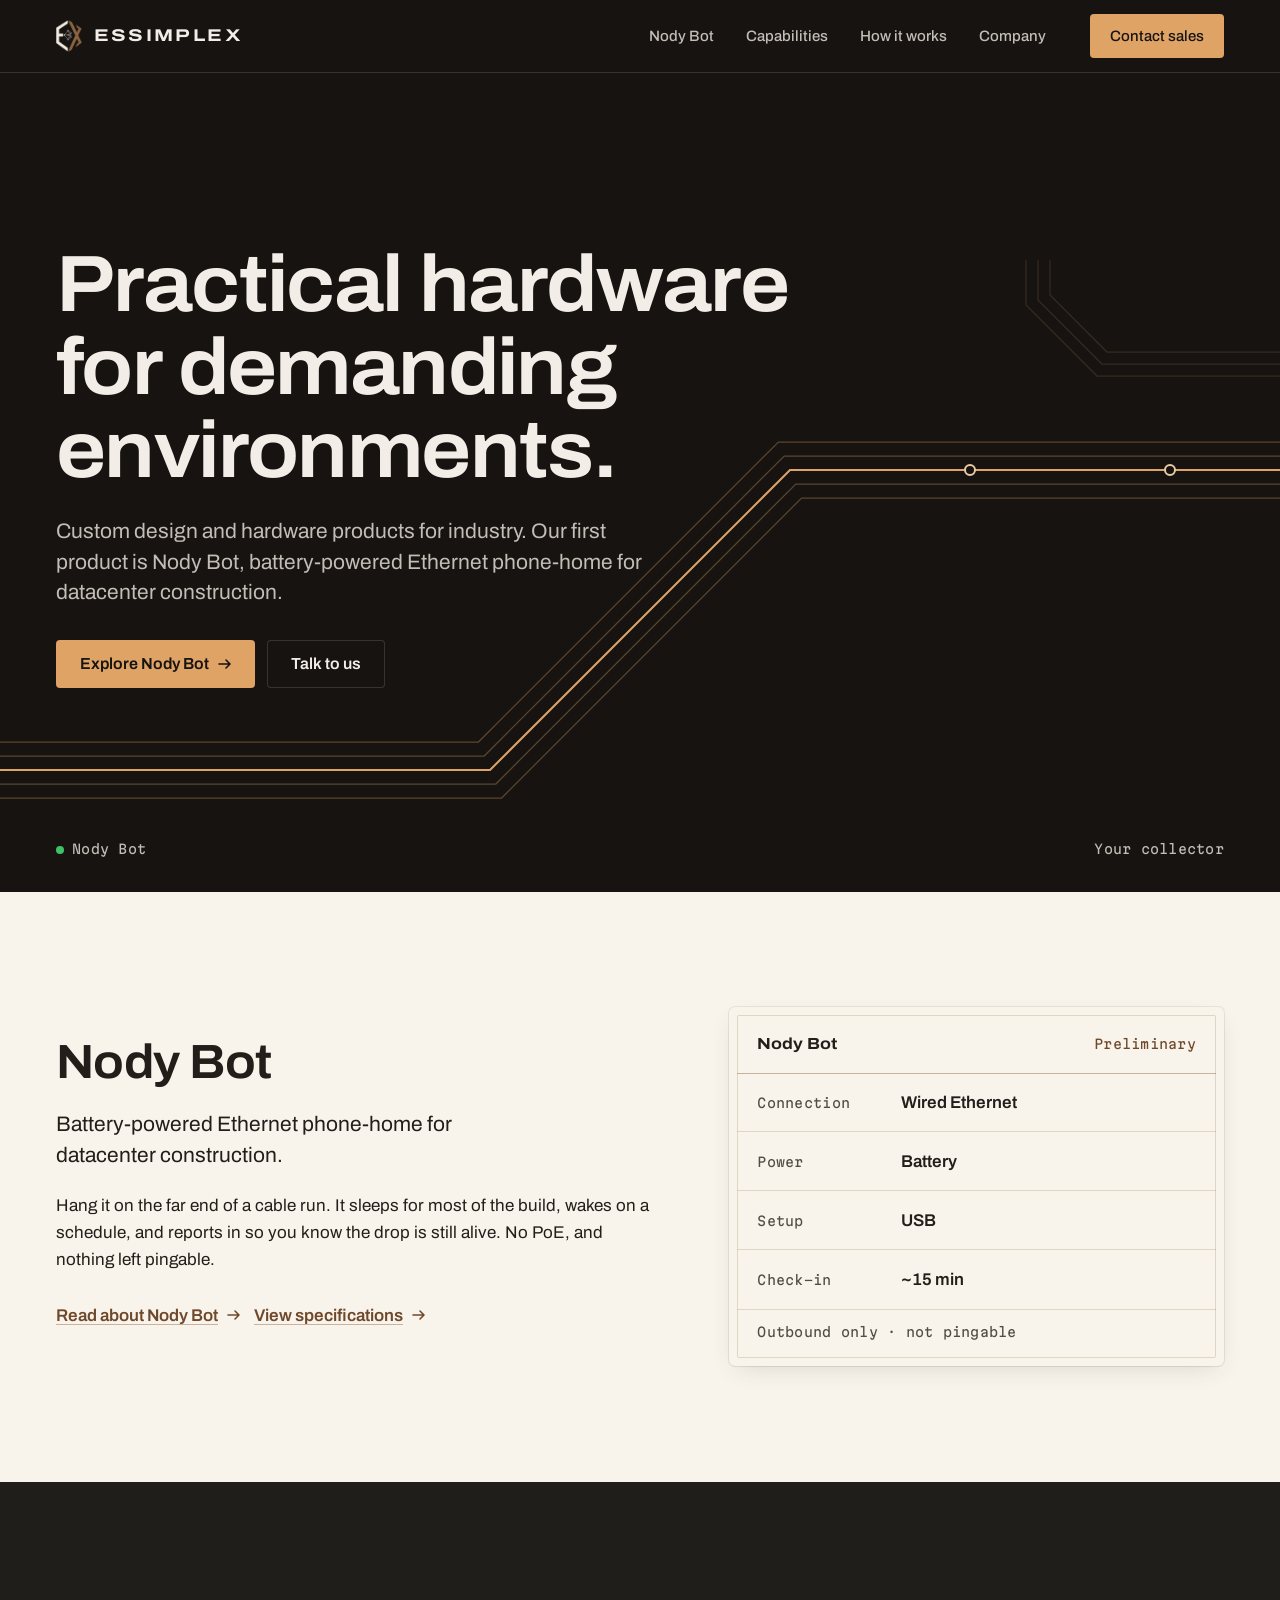
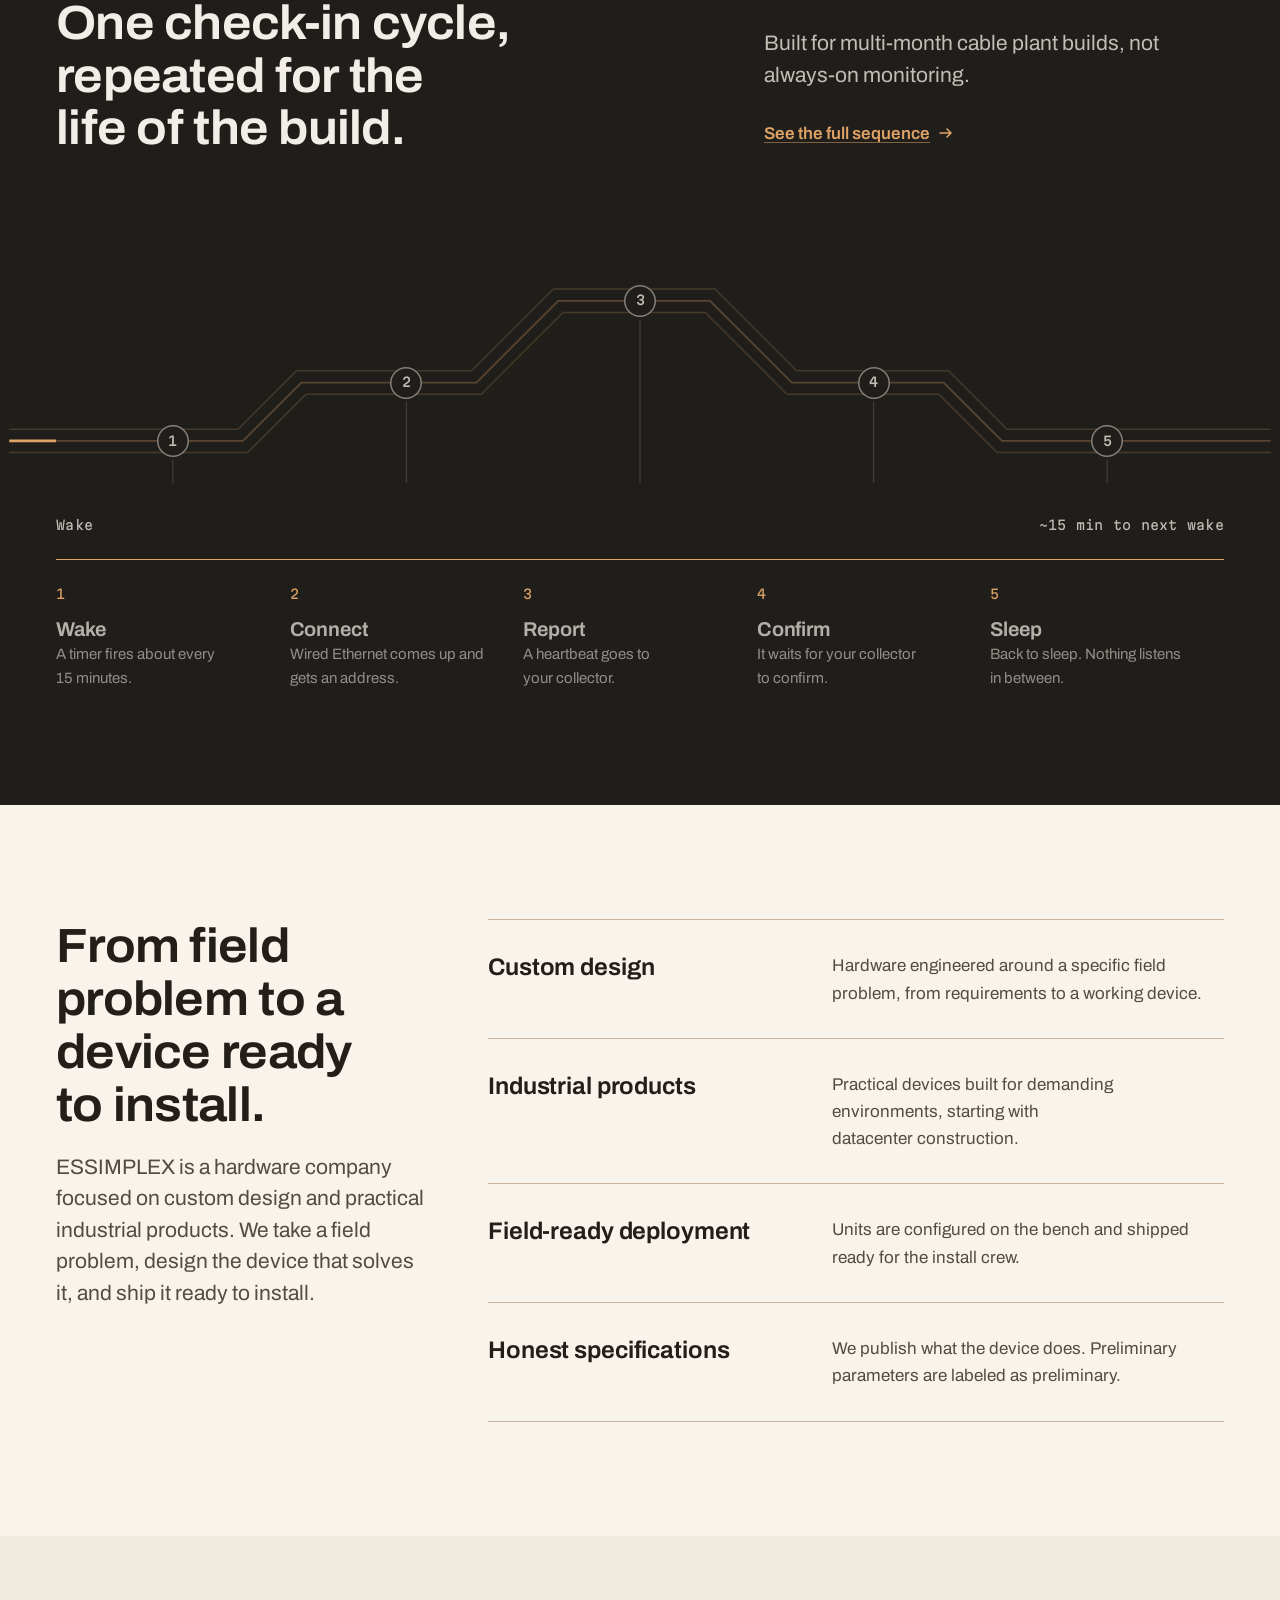
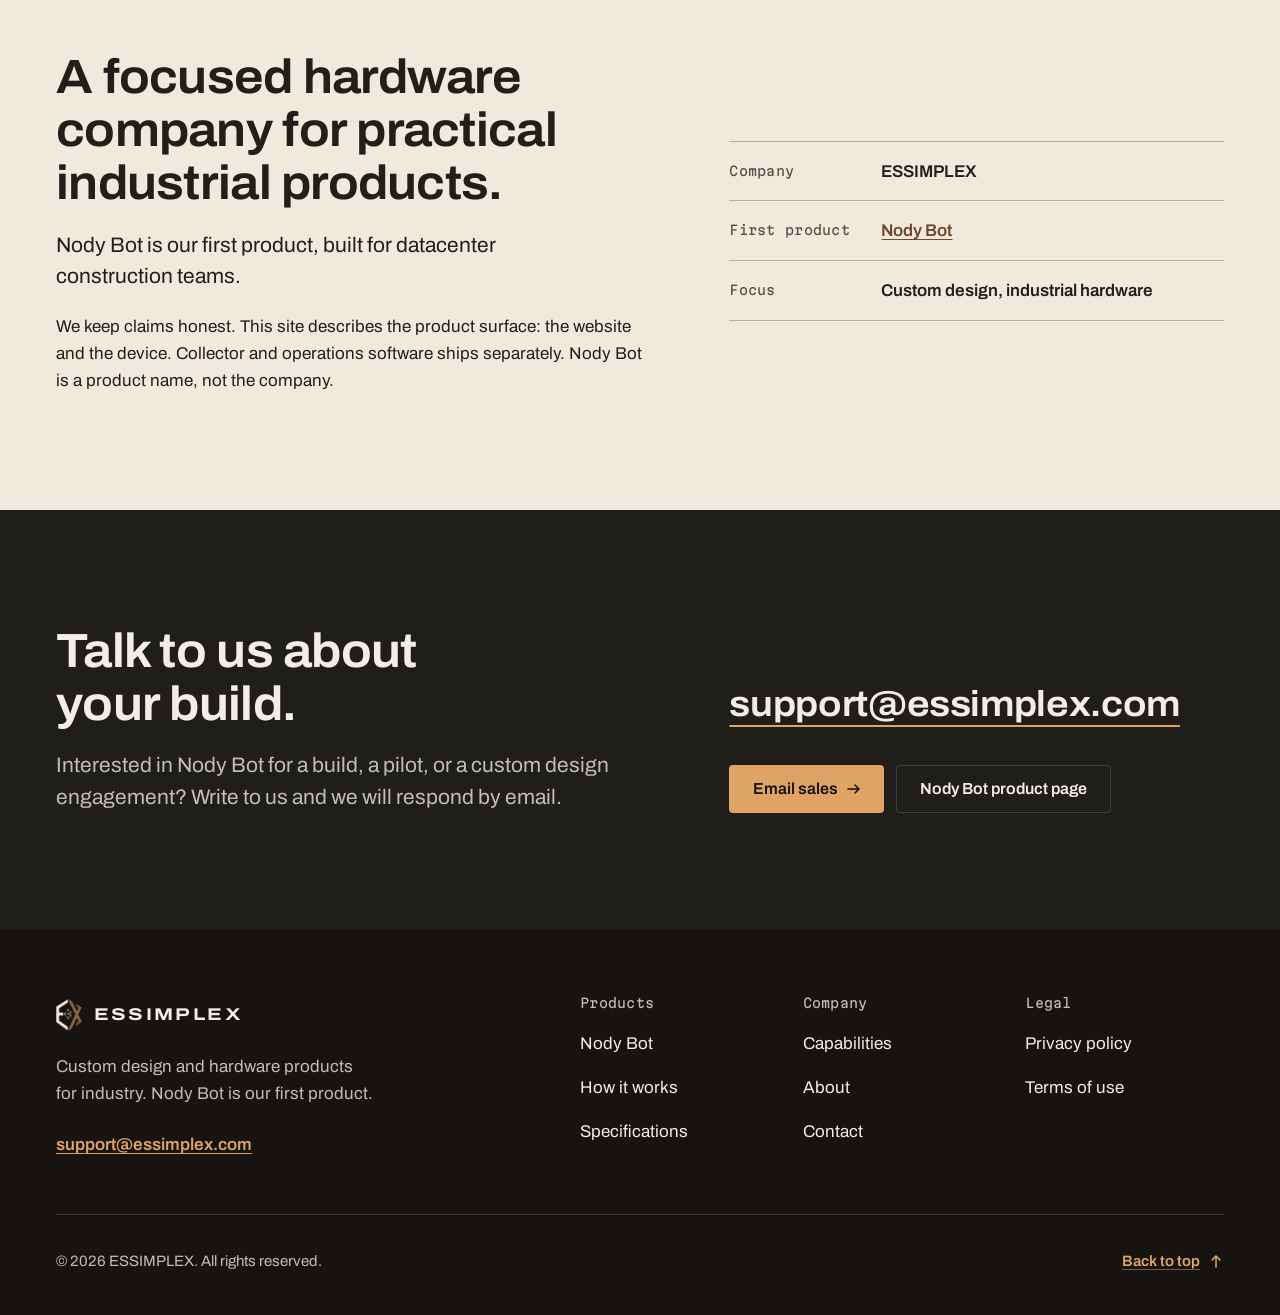
==== commit 391ba947: "Fix check-in wire under prefers-reduced-motion and on older Android (scroll-driven fill always on, S" ====
--- a/index.html
+++ b/index.html
@@ -101,7 +101,7 @@
         <div class="seq seq--compact" data-seq>
         <div class="seq__strip">
           <div class="seq__plot trace" data-trace role="img" aria-label="Check-in route as a single wire with five junctions: wake, connect, report, confirm, sleep. The wire lights up as you scroll.">
-            <svg class="t-narrow" viewBox="0 0 360 130" preserveAspectRatio="xMidYMid meet" aria-hidden="true" focusable="false"><path class="t-aux" d="M-40.0,112.0 L58.9,112.0 L85.9,85.0 L126.9,85.0 L162.9,49.0 L197.1,49.0 L233.1,85.0 L265.1,85.0 L292.1,112.0 L334.0,112.0 L400.0,112.0"/><path class="t-aux" d="M-40.0,98.0 L53.1,98.0 L80.1,71.0 L121.1,71.0 L157.1,35.0 L202.9,35.0 L238.9,71.0 L270.9,71.0 L297.9,98.0 L334.0,98.0 L400.0,98.0"/><path class="t-track" d="M-40.0,112.0 L58.9,112.0 L85.9,85.0 L126.9,85.0 L162.9,49.0 L197.1,49.0 L233.1,85.0 L265.1,85.0 L292.1,112.0 L334.0,112.0 L400.0,112.0"/><path class="t-track" d="M-40.0,105.0 L56.0,105.0 L83.0,78.0 L124.0,78.0 L160.0,42.0 L200.0,42.0 L236.0,78.0 L268.0,78.0 L295.0,105.0 L334.0,105.0 L400.0,105.0"/><path class="t-track" d="M-40.0,98.0 L53.1,98.0 L80.1,71.0 L121.1,71.0 L157.1,35.0 L202.9,35.0 L238.9,71.0 L270.9,71.0 L297.9,98.0 L334.0,98.0 L400.0,98.0"/><path class="t-line" d="M-40.0,105.0 L56.0,105.0 L83.0,78.0 L124.0,78.0 L160.0,42.0 L200.0,42.0 L236.0,78.0 L268.0,78.0 L295.0,105.0 L334.0,105.0 L400.0,105.0"/></svg><svg class="t-wide" viewBox="0 0 1000 240" preserveAspectRatio="xMidYMid meet" aria-hidden="true" focusable="false"><path class="t-drop" d="M100,206 V226"/><path class="t-drop" d="M300,156 V226"/><path class="t-drop" d="M500,86 V226"/><path class="t-drop" d="M700,156 V226"/><path class="t-drop" d="M900,206 V226"/><path class="t-aux" d="M-40.0,200.0 L164.1,200.0 L214.1,150.0 L364.1,150.0 L434.1,80.0 L555.9,80.0 L625.9,150.0 L755.9,150.0 L805.9,200.0 L910.0,200.0 L1040.0,200.0"/><path class="t-aux" d="M-40.0,180.0 L155.9,180.0 L205.9,130.0 L355.9,130.0 L425.9,60.0 L564.1,60.0 L634.1,130.0 L764.1,130.0 L814.1,180.0 L910.0,180.0 L1040.0,180.0"/><path class="t-track" d="M-40.0,190.0 L160.0,190.0 L210.0,140.0 L360.0,140.0 L430.0,70.0 L560.0,70.0 L630.0,140.0 L760.0,140.0 L810.0,190.0 L910.0,190.0 L1040.0,190.0"/><path class="t-line" d="M-40.0,190.0 L160.0,190.0 L210.0,140.0 L360.0,140.0 L430.0,70.0 L560.0,70.0 L630.0,140.0 L760.0,140.0 L810.0,190.0 L910.0,190.0 L1040.0,190.0"/></svg>
+            <svg class="t-narrow" viewBox="0 0 360 130" preserveAspectRatio="xMidYMid meet" aria-hidden="true" focusable="false"><defs><clipPath id="seqclip-n"><rect class="seq-clip" data-w="360" x="-100" y="-100" width="1300" height="500"/></clipPath></defs><path class="t-aux" d="M-40.0,112.0 L58.9,112.0 L85.9,85.0 L126.9,85.0 L162.9,49.0 L197.1,49.0 L233.1,85.0 L265.1,85.0 L292.1,112.0 L334.0,112.0 L400.0,112.0"/><path class="t-aux" d="M-40.0,98.0 L53.1,98.0 L80.1,71.0 L121.1,71.0 L157.1,35.0 L202.9,35.0 L238.9,71.0 L270.9,71.0 L297.9,98.0 L334.0,98.0 L400.0,98.0"/><path class="t-track" d="M-40.0,112.0 L58.9,112.0 L85.9,85.0 L126.9,85.0 L162.9,49.0 L197.1,49.0 L233.1,85.0 L265.1,85.0 L292.1,112.0 L334.0,112.0 L400.0,112.0"/><path class="t-track" d="M-40.0,105.0 L56.0,105.0 L83.0,78.0 L124.0,78.0 L160.0,42.0 L200.0,42.0 L236.0,78.0 L268.0,78.0 L295.0,105.0 L334.0,105.0 L400.0,105.0"/><path class="t-track" d="M-40.0,98.0 L53.1,98.0 L80.1,71.0 L121.1,71.0 L157.1,35.0 L202.9,35.0 L238.9,71.0 L270.9,71.0 L297.9,98.0 L334.0,98.0 L400.0,98.0"/><path class="t-line" clip-path="url(#seqclip-n)" d="M-40.0,105.0 L56.0,105.0 L83.0,78.0 L124.0,78.0 L160.0,42.0 L200.0,42.0 L236.0,78.0 L268.0,78.0 L295.0,105.0 L334.0,105.0 L400.0,105.0"/></svg><svg class="t-wide" viewBox="0 0 1000 240" preserveAspectRatio="xMidYMid meet" aria-hidden="true" focusable="false"><defs><clipPath id="seqclip-w"><rect class="seq-clip" data-w="1000" x="-100" y="-100" width="1300" height="500"/></clipPath></defs><path class="t-drop" d="M100,206 V226"/><path class="t-drop" d="M300,156 V226"/><path class="t-drop" d="M500,86 V226"/><path class="t-drop" d="M700,156 V226"/><path class="t-drop" d="M900,206 V226"/><path class="t-aux" d="M-40.0,200.0 L164.1,200.0 L214.1,150.0 L364.1,150.0 L434.1,80.0 L555.9,80.0 L625.9,150.0 L755.9,150.0 L805.9,200.0 L910.0,200.0 L1040.0,200.0"/><path class="t-aux" d="M-40.0,180.0 L155.9,180.0 L205.9,130.0 L355.9,130.0 L425.9,60.0 L564.1,60.0 L634.1,130.0 L764.1,130.0 L814.1,180.0 L910.0,180.0 L1040.0,180.0"/><path class="t-track" d="M-40.0,190.0 L160.0,190.0 L210.0,140.0 L360.0,140.0 L430.0,70.0 L560.0,70.0 L630.0,140.0 L760.0,140.0 L810.0,190.0 L910.0,190.0 L1040.0,190.0"/><path class="t-line" clip-path="url(#seqclip-w)" d="M-40.0,190.0 L160.0,190.0 L210.0,140.0 L360.0,140.0 L430.0,70.0 L560.0,70.0 L630.0,140.0 L760.0,140.0 L810.0,190.0 L910.0,190.0 L1040.0,190.0"/></svg>
             <span class="seq__marker" data-at="0.100" style="--x:10.00%;--yn:0.8077;--ynw:0.7917" aria-hidden="true">1</span><span class="seq__marker" data-at="0.300" style="--x:30.00%;--yn:0.6000;--ynw:0.5833" aria-hidden="true">2</span><span class="seq__marker" data-at="0.500" style="--x:50.00%;--yn:0.3231;--ynw:0.2917" aria-hidden="true">3</span><span class="seq__marker" data-at="0.700" style="--x:70.00%;--yn:0.6000;--ynw:0.5833" aria-hidden="true">4</span><span class="seq__marker" data-at="0.900" style="--x:90.00%;--yn:0.8077;--ynw:0.7917" aria-hidden="true">5</span>
           </div>
           <p class="seq__axis reading" aria-hidden="true"><span>Wake</span><span>~15 min to next wake</span></p>
@@ -228,7 +228,7 @@
       </div>
       <div class="footer__bottom">
         <p>&copy; 2026 ESSIMPLEX. All rights reserved.</p>
-        <a class="text-link" href="#main">Back to top <svg class="ico-arrow" viewBox="0 0 16 16" aria-hidden="true" focusable="false" style="rotate:-90deg"><path d="M2 8h11M9 4l4 4-4 4" fill="none" stroke="currentColor" stroke-width="1.6" stroke-linecap="round" stroke-linejoin="round"/></svg></a>
+        <a class="text-link" href="#main">Back to top <svg class="ico-arrow" viewBox="0 0 16 16" aria-hidden="true" focusable="false" style="transform:rotate(-90deg)"><path d="M2 8h11M9 4l4 4-4 4" fill="none" stroke="currentColor" stroke-width="1.6" stroke-linecap="round" stroke-linejoin="round"/></svg></a>
       </div>
     </div>
   </footer>
--- a/styles.css
+++ b/styles.css
@@ -24,6 +24,64 @@
 
 :root {
   /* color roles */
+  --ink-950: #161311;
+  --ink-900: #201E1B;
+  --ink-800: #302D2A;
+  --ink-600: #59544F;
+  --paper: #F8F4EC;
+  --paper-2: #F0E9DD;
+  --paper-3: #E2D9CC;
+  --copper: #8F6440;          /* ~#8B6440 base */
+  --copper-ink: #6F4829;       /* text and links on paper */
+  --copper-bright: #DFA366;   /* lines, fills and text on charcoal */
+  --copper-soft: #EACBA6;
+  --status: #3FC168;          /* the one green: 8px dot */
+
+  --text: #231E19;
+  --text-2: #524C45;
+  --on-dark: #F2EEE7;
+  --on-dark-2: #C2BDB5;
+  --rule-paper: rgba(143, 100, 64, 0.45);
+  --rule-paper-soft: rgba(143, 100, 64, 0.22);
+  --rule-dark: rgba(255, 255, 255, 0.14);
+
+  /* type */
+  --font: "Archivo", "Archivo Fallback", system-ui, sans-serif;
+  --mono: "Martian Mono", ui-monospace, "SF Mono", Menlo, Consolas, monospace;
+  --fs-label: 0.8125rem;
+  --fs-small: 0.9375rem;
+  --fs-body: 1.0625rem;
+  --fs-lede: clamp(1.125rem, 1.02rem + 0.5vw, 1.3125rem);
+  --fs-h3: 1.25rem;
+  --fs-h2: clamp(1.875rem, 1.3rem + 2.5vw, 3rem);
+  --fs-display: clamp(2.5rem, 1.55rem + 4.3vw, 5.25rem);
+
+  /* spacing, 4px base */
+  --s-1: 4px; --s-2: 8px; --s-3: 12px; --s-4: 16px; --s-5: 20px; --s-6: 24px;
+  --s-8: 32px; --s-10: 40px; --s-12: 48px; --s-16: 64px; --s-20: 80px; --s-24: 96px; --s-32: 128px;
+  --section: clamp(64px, 9vw, 128px);
+  --gutter: clamp(20px, 5vw, 56px);
+  --wrap: 1200px;
+  --header-h: 64px;
+  --radius-sm: 2px;
+  --radius: 4px;
+  --radius-lg: 6px;
+
+  /* motion */
+  --duration-micro: 80ms; --duration-quick: 150ms; --duration-fast: 250ms;
+  --duration-medium: 350ms; --duration-very-slow: 500ms; --duration-trace: 1400ms;
+  --ease-smooth-out: cubic-bezier(0.22, 1, 0.36, 1);
+
+  /* shadows: ring + soft drop, layered */
+  --shadow-plate: 0 0 0 1px rgba(0, 0, 0, 0.07), 0 1px 2px -1px rgba(0, 0, 0, 0.08), 0 8px 24px -8px rgba(57, 42, 30, 0.16);
+  --shadow-plate-dark: 0 0 0 1px rgba(255, 255, 255, 0.1), 0 12px 32px -12px rgba(0, 0, 0, 0.5);
+
+  --focus: var(--copper-ink);
+  color-scheme: light;
+}
+/* Hex/rgba values above are the fallback; browsers that understand oklch() get the originals below. */
+@supports (color: oklch(0 0 0)) {
+  :root {
   --ink-950: oklch(0.19 0.006 70);
   --ink-900: oklch(0.235 0.007 70);
   --ink-800: oklch(0.30 0.008 70);
@@ -36,7 +94,6 @@
   --copper-bright: oklch(0.76 0.105 66);   /* lines, fills and text on charcoal */
   --copper-soft: oklch(0.86 0.06 72);
   --status: oklch(0.72 0.17 150);          /* the one green: 8px dot */
-
   --text: oklch(0.24 0.012 70);
   --text-2: oklch(0.42 0.014 70);
   --on-dark: oklch(0.95 0.01 82);
@@ -44,40 +101,9 @@
   --rule-paper: oklch(0.54 0.075 60 / 0.45);
   --rule-paper-soft: oklch(0.54 0.075 60 / 0.22);
   --rule-dark: oklch(1 0 0 / 0.14);
-
-  /* type */
-  --font: "Archivo", "Archivo Fallback", system-ui, sans-serif;
-  --mono: "Martian Mono", ui-monospace, "SF Mono", Menlo, Consolas, monospace;
-  --fs-label: 0.8125rem;
-  --fs-small: 0.9375rem;
-  --fs-body: 1.0625rem;
-  --fs-lede: clamp(1.125rem, 1.02rem + 0.5vw, 1.3125rem);
-  --fs-h3: 1.25rem;
-  --fs-h2: clamp(1.875rem, 1.3rem + 2.5vw, 3rem);
-  --fs-display: clamp(2.5rem, 1.55rem + 4.3vw, 5.25rem);
-
-  /* spacing, 4px base */
-  --s-1: 4px; --s-2: 8px; --s-3: 12px; --s-4: 16px; --s-5: 20px; --s-6: 24px;
-  --s-8: 32px; --s-10: 40px; --s-12: 48px; --s-16: 64px; --s-20: 80px; --s-24: 96px; --s-32: 128px;
-  --section: clamp(64px, 9vw, 128px);
-  --gutter: clamp(20px, 5vw, 56px);
-  --wrap: 1200px;
-  --header-h: 64px;
-  --radius-sm: 2px;
-  --radius: 4px;
-  --radius-lg: 6px;
-
-  /* motion */
-  --duration-micro: 80ms; --duration-quick: 150ms; --duration-fast: 250ms;
-  --duration-medium: 350ms; --duration-very-slow: 500ms; --duration-trace: 1400ms;
-  --ease-smooth-out: cubic-bezier(0.22, 1, 0.36, 1);
-
-  /* shadows: ring + soft drop, layered */
   --shadow-plate: 0 0 0 1px oklch(0 0 0 / .07), 0 1px 2px -1px oklch(0 0 0 / .08), 0 8px 24px -8px oklch(0.3 0.03 60 / .16);
   --shadow-plate-dark: 0 0 0 1px oklch(1 0 0 / .1), 0 12px 32px -12px oklch(0 0 0 / .5);
-
-  --focus: var(--copper-ink);
-  color-scheme: light;
+  }
 }
 @media (min-width: 900px) { :root { --header-h: 72px; } }
 
@@ -146,10 +172,10 @@
   transition-property: color, text-decoration-color; transition-duration: var(--duration-quick); transition-timing-function: var(--ease-smooth-out);
 }
 .text-link:hover { color: var(--ink-950); text-decoration-color: currentColor; }
-.ground-dark .text-link, .ground-dark-2 .text-link { color: var(--copper-bright); text-decoration-color: oklch(0.76 0.105 66 / .5); }
+.ground-dark .text-link, .ground-dark-2 .text-link { color: var(--copper-bright); text-decoration-color: rgba(223, 163, 102, 0.5); text-decoration-color: oklch(0.76 0.105 66 / .5); }
 .ground-dark .text-link:hover, .ground-dark-2 .text-link:hover { color: var(--on-dark); }
-.ico-arrow { width: 16px; height: 16px; flex: none; transition: translate var(--duration-quick) var(--ease-smooth-out); }
-a:hover > .ico-arrow, a:hover .ico-arrow { translate: 3px 0; }
+.ico-arrow { width: 16px; height: 16px; flex: none; transition: transform var(--duration-quick) var(--ease-smooth-out); }
+a:hover > .ico-arrow, a:hover .ico-arrow { transform: translateX(3px); }
 
 /* ---------- Buttons ---------- */
 .actions { display: flex; flex-wrap: wrap; gap: var(--s-3); }
@@ -159,17 +185,17 @@
   border-radius: var(--radius); border: 0;
   font: 600 1rem/1 var(--font); text-decoration: none; cursor: pointer;
   background: var(--ink-950); color: var(--on-dark);
-  transition-property: background-color, color, scale, box-shadow;
+  transition-property: background-color, color, transform, box-shadow;
   transition-duration: var(--duration-quick); transition-timing-function: ease-out;
 }
-.btn:active { scale: 0.96; }
+.btn:active { transform: scale(0.96); }
 .btn:hover { background: var(--copper-ink); }
 .btn--primary { background: var(--copper-bright); color: var(--ink-950); }
 .btn--primary:hover { background: var(--copper-soft); }
 .btn--ghost { background: transparent; color: inherit; box-shadow: inset 0 0 0 1px var(--rule-dark); }
-.btn--ghost:hover { background: oklch(1 0 0 / .08); box-shadow: inset 0 0 0 1px oklch(1 0 0 / .4); }
+.btn--ghost:hover { background: rgba(255, 255, 255, 0.08); box-shadow: inset 0 0 0 1px rgba(255, 255, 255, 0.4); }
 .ground-paper .btn--ghost, .ground-paper-2 .btn--ghost { box-shadow: inset 0 0 0 1px var(--rule-paper); color: var(--text); }
-.ground-paper .btn--ghost:hover, .ground-paper-2 .btn--ghost:hover { background: oklch(0.54 0.075 60 / .1); }
+.ground-paper .btn--ghost:hover, .ground-paper-2 .btn--ghost:hover { background: rgba(143, 100, 64, 0.1); background: oklch(0.54 0.075 60 / .1); }
 .btn .ico-arrow { margin-right: -2px; }
 .btn--sm { min-height: 44px; padding: 0 var(--s-5); font-size: 0.9375rem; }
 
@@ -190,11 +216,11 @@
   margin-right: calc(var(--s-3) * -1);
 }
 .nav-toggle__bars, .nav-toggle__bars::before { display: block; width: 20px; height: 2px; background: currentColor; position: relative;
-  transition-property: transform, translate; transition-duration: var(--duration-fast); transition-timing-function: var(--ease-smooth-out); }
+  transition-property: transform; transition-duration: var(--duration-fast); transition-timing-function: var(--ease-smooth-out); }
 .nav-toggle__bars::before { content: ""; position: absolute; left: 0; top: 7px; }
-.nav-toggle__bars { translate: 0 -4px; }
-.nav-toggle[aria-expanded="true"] .nav-toggle__bars { rotate: 45deg; translate: 0 3px; }
-.nav-toggle[aria-expanded="true"] .nav-toggle__bars::before { rotate: -90deg; top: 0; }
+.nav-toggle__bars { transform: translateY(-4px); }
+.nav-toggle[aria-expanded="true"] .nav-toggle__bars { transform: translateY(3px) rotate(45deg); }
+.nav-toggle[aria-expanded="true"] .nav-toggle__bars::before { transform: rotate(-90deg); top: 0; }
 .nav__list { list-style: none; margin: 0; padding: 0; }
 .nav__list a, .nav__cta { display: flex; align-items: center; min-height: 52px; text-decoration: none; font-weight: 500; }
 .nav__list a[aria-current="page"] { color: var(--copper-bright); }
@@ -203,7 +229,7 @@
 @media (max-width: 899.98px) {
   .js .nav {
     position: absolute; top: 100%; left: 0; right: 0;
-    background: var(--ink-950); box-shadow: 0 1px 0 var(--rule-dark), 0 24px 32px -16px oklch(0 0 0 / .5);
+    background: var(--ink-950); box-shadow: 0 1px 0 var(--rule-dark), 0 24px 32px -16px rgba(0, 0, 0, 0.5);
     padding: var(--s-2) var(--gutter) var(--s-6);
     opacity: 0; visibility: hidden; transform: translateY(-8px);
     transition: opacity var(--duration-quick) var(--ease-smooth-out), transform var(--duration-quick) var(--ease-smooth-out), visibility 0s linear var(--duration-quick);
@@ -224,9 +250,9 @@
   .nav__list a { min-height: 44px; padding: 0 var(--s-3); font-size: 0.9375rem; position: relative; color: var(--on-dark-2);
     transition: color var(--duration-quick) ease-out; }
   .nav__list a:hover, .nav__list a[aria-current="page"] { color: var(--on-dark); }
-  .nav__list a::after { content: ""; position: absolute; left: var(--s-3); right: var(--s-3); bottom: 6px; height: 1px; background: var(--copper-bright); scale: 0 1; transform-origin: left;
-    transition: scale var(--duration-fast) var(--ease-smooth-out); }
-  .nav__list a:hover::after, .nav__list a[aria-current="page"]::after { scale: 1 1; }
+  .nav__list a::after { content: ""; position: absolute; left: var(--s-3); right: var(--s-3); bottom: 6px; height: 1px; background: var(--copper-bright); transform: scaleX(0); transform-origin: left;
+    transition: transform var(--duration-fast) var(--ease-smooth-out); }
+  .nav__list a:hover::after, .nav__list a[aria-current="page"]::after { transform: scaleX(1); }
   .nav__cta { min-height: 44px; }
 }
 
@@ -246,7 +272,7 @@
 .w-main { fill: none; stroke: var(--copper-bright); stroke-width: 2; stroke-linejoin: miter; }
 .w-faint { opacity: 0.16; }
 .w-pad { fill: var(--ink-950); stroke: var(--copper-soft); stroke-width: 2; }
-.w-pulse { fill: none; stroke: oklch(0.93 0.05 80); stroke-width: 3; stroke-linecap: butt; stroke-dasharray: 70 6000; stroke-dashoffset: 70; opacity: 0;
+.w-pulse { fill: none; stroke: #FAE5C3; stroke: oklch(0.93 0.05 80); stroke-width: 3; stroke-linecap: butt; stroke-dasharray: 70 6000; stroke-dashoffset: 70; opacity: 0;
   animation: wire-pulse 6s cubic-bezier(0.45, 0, 0.3, 1) infinite both; }
 @keyframes wire-pulse {
   0% { stroke-dashoffset: 70; opacity: 0; }
@@ -257,18 +283,18 @@
 .hero.is-off .w-pulse { animation-play-state: paused; }
 
 /* check-in sequence wire */
-.trace { position: relative; --reveal: 1; }
-.trace svg { position: absolute; inset: 0; width: 100%; height: 100%; overflow: visible; }
+.trace { position: relative; }
+.trace svg { position: absolute; top: 0; right: 0; bottom: 0; left: 0; width: 100%; height: 100%; overflow: visible; }
 .trace .t-track { fill: none; stroke: var(--copper-bright); stroke-width: 1.5; opacity: 0.3; stroke-linejoin: miter; }
 .trace .t-aux { fill: none; stroke: var(--copper-bright); stroke-width: 1.25; opacity: 0.2; stroke-linejoin: miter; }
 .trace .t-drop { fill: none; stroke: var(--rule-dark); stroke-width: 1; }
-.trace .t-line { fill: none; stroke: var(--copper-bright); stroke-width: 2.5; stroke-linejoin: miter; clip-path: inset(-20px calc((1 - var(--reveal)) * 100%) -20px 0); }
+.trace .t-line { fill: none; stroke: var(--copper-bright); stroke-width: 2.5; stroke-linejoin: miter; }
 .trace .t-narrow { display: block; }
 .trace .t-wide { display: none; }
 @media (min-width: 900px) { .trace .t-narrow { display: none; } .trace .t-wide { display: block; } }
 
 /* ---------- Hero ---------- */
-.hero { position: relative; display: flex; flex-direction: column; overflow: clip; }
+.hero { position: relative; display: flex; flex-direction: column; overflow: hidden; overflow: clip; }
 .hero__content { flex: 1; display: flex; flex-direction: column; justify-content: center; padding-top: var(--s-12); padding-bottom: var(--s-8); }
 .hero__copy { display: grid; gap: var(--s-6); max-width: 15ch; }
 .hero__copy > * { max-width: none; }
@@ -277,7 +303,8 @@
 .hero .actions { margin-top: var(--s-2); }
 .hero__copy { max-width: none; }
 .hero .display { max-width: 13ch; }
-.hero--home { min-height: calc(100svh - var(--header-h)); }
+.hero--home { min-height: calc(100vh - var(--header-h)); }
+@supports (height: 100svh) { .hero--home { min-height: calc(100svh - var(--header-h)); } }
 .wires--home, .wires--product { margin-top: var(--s-6); animation: wires-in var(--duration-trace) var(--ease-smooth-out) 150ms both; }
 .wires--home { height: 240px; }
 .wires--product { height: 120px; }
@@ -293,7 +320,8 @@
 }
 @media (min-width: 900px) {
   .hero__content { position: relative; z-index: 1; padding-top: var(--s-20); padding-bottom: var(--s-12); }
-  .hero--home { min-height: min(calc(100svh - var(--header-h)), 820px); }
+  .hero--home { min-height: min(calc(100vh - var(--header-h)), 820px); }
+  @supports (height: 100svh) { .hero--home { min-height: min(calc(100svh - var(--header-h)), 820px); } }
   .hero .display { max-width: 16ch; }
   .wires-legend { padding-bottom: var(--s-8); }
 }
@@ -353,14 +381,14 @@
 .seq__strip { position: sticky; top: var(--header-h); z-index: 5; background: var(--ink-900); padding-block: var(--s-4) var(--s-3); margin-inline: calc(var(--gutter) * -1); padding-inline: var(--gutter); box-shadow: 0 1px 0 var(--rule-dark); }
 .seq__plot { position: relative; aspect-ratio: 360 / 130; max-width: 560px; color: var(--on-dark); }
 .seq__marker {
-  position: absolute; left: var(--x); top: calc(var(--yn) * 100%); translate: -50% -50%; z-index: 1;
+  position: absolute; left: var(--x); top: calc(var(--yn) * 100%); transform: translate(-50%, -50%); z-index: 1;
   width: 28px; height: 28px; border-radius: 50%;
   display: grid; place-items: center;
   background: var(--ink-900); color: var(--copper-bright); box-shadow: inset 0 0 0 1.5px var(--copper-bright);
   font-family: var(--mono); font-size: 0.75rem; font-weight: 500;
   transition-property: background-color, color; transition-duration: var(--duration-quick); transition-timing-function: ease-out;
 }
-.js-seq .seq__marker:not(.is-on) { box-shadow: inset 0 0 0 1.5px oklch(0.6 0.012 70); color: var(--on-dark-2); }
+.js-seq .seq__marker:not(.is-on) { box-shadow: inset 0 0 0 1.5px #857F79; box-shadow: inset 0 0 0 1.5px oklch(0.6 0.012 70); color: var(--on-dark-2); }
 .seq__marker.is-on { background: var(--copper-bright); color: var(--ink-950); }
 .seq__axis { max-width: none; display: flex; justify-content: space-between; margin-top: var(--s-2); color: var(--on-dark-2); margin-inline: 0; }
 .seq__steps { display: grid; counter-reset: s; }
@@ -478,12 +506,21 @@
   .footer__cols { grid-template-columns: repeat(3, minmax(0, 1fr)); }
 }
 
-/* ---------- Reduced motion ---------- */
+/* ---------- Older browsers without aspect-ratio ---------- */
+@supports not (aspect-ratio: 1) {
+  .seq__plot::before { content: ""; display: block; padding-top: 36.11%; }
+  @media (min-width: 900px) { .seq__plot::before { padding-top: 24%; } }
+}
+
+/* ---------- Reduced motion ----------
+   Only autoplay, entrance, travelling pulse, smooth scrolling and transitions are switched off.
+   The check-in wire is driven directly by the user's scroll position (no autoplay), so it keeps working. */
 @media (prefers-reduced-motion: reduce) {
   .wires--home, .wires--product { animation: none; }
   .w-pulse { display: none; }
   .btn, .nav-toggle__bars, .nav-toggle__bars::before { transition-duration: 0.01ms; }
-  .btn:active { scale: 1; }
+  .btn:active { transform: none; }
+  .seq__marker, .seq__step .h3, .seq__step p { transition: none; }
   .js .nav, .js .nav.is-open { transition-property: opacity, visibility; transform: none; }
 }
 @media print { .site-header, .nav-toggle { position: static; } }
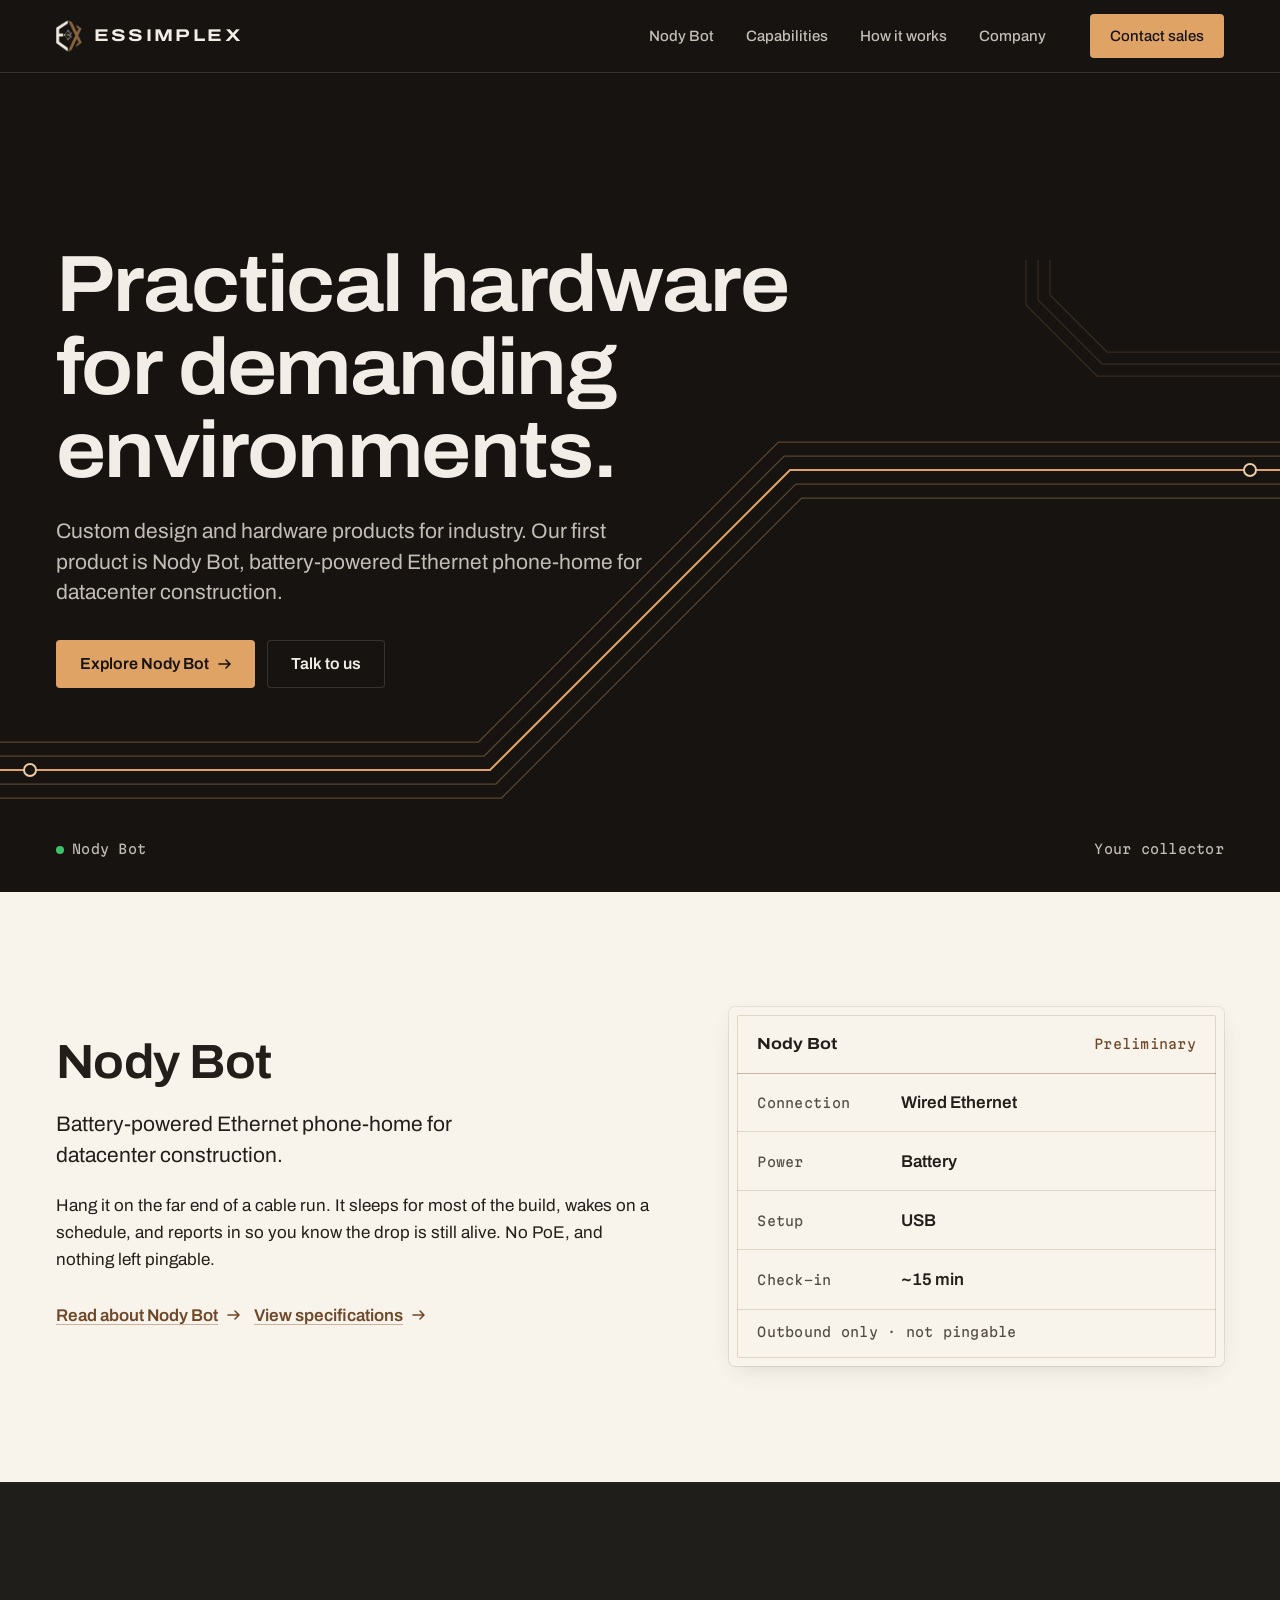
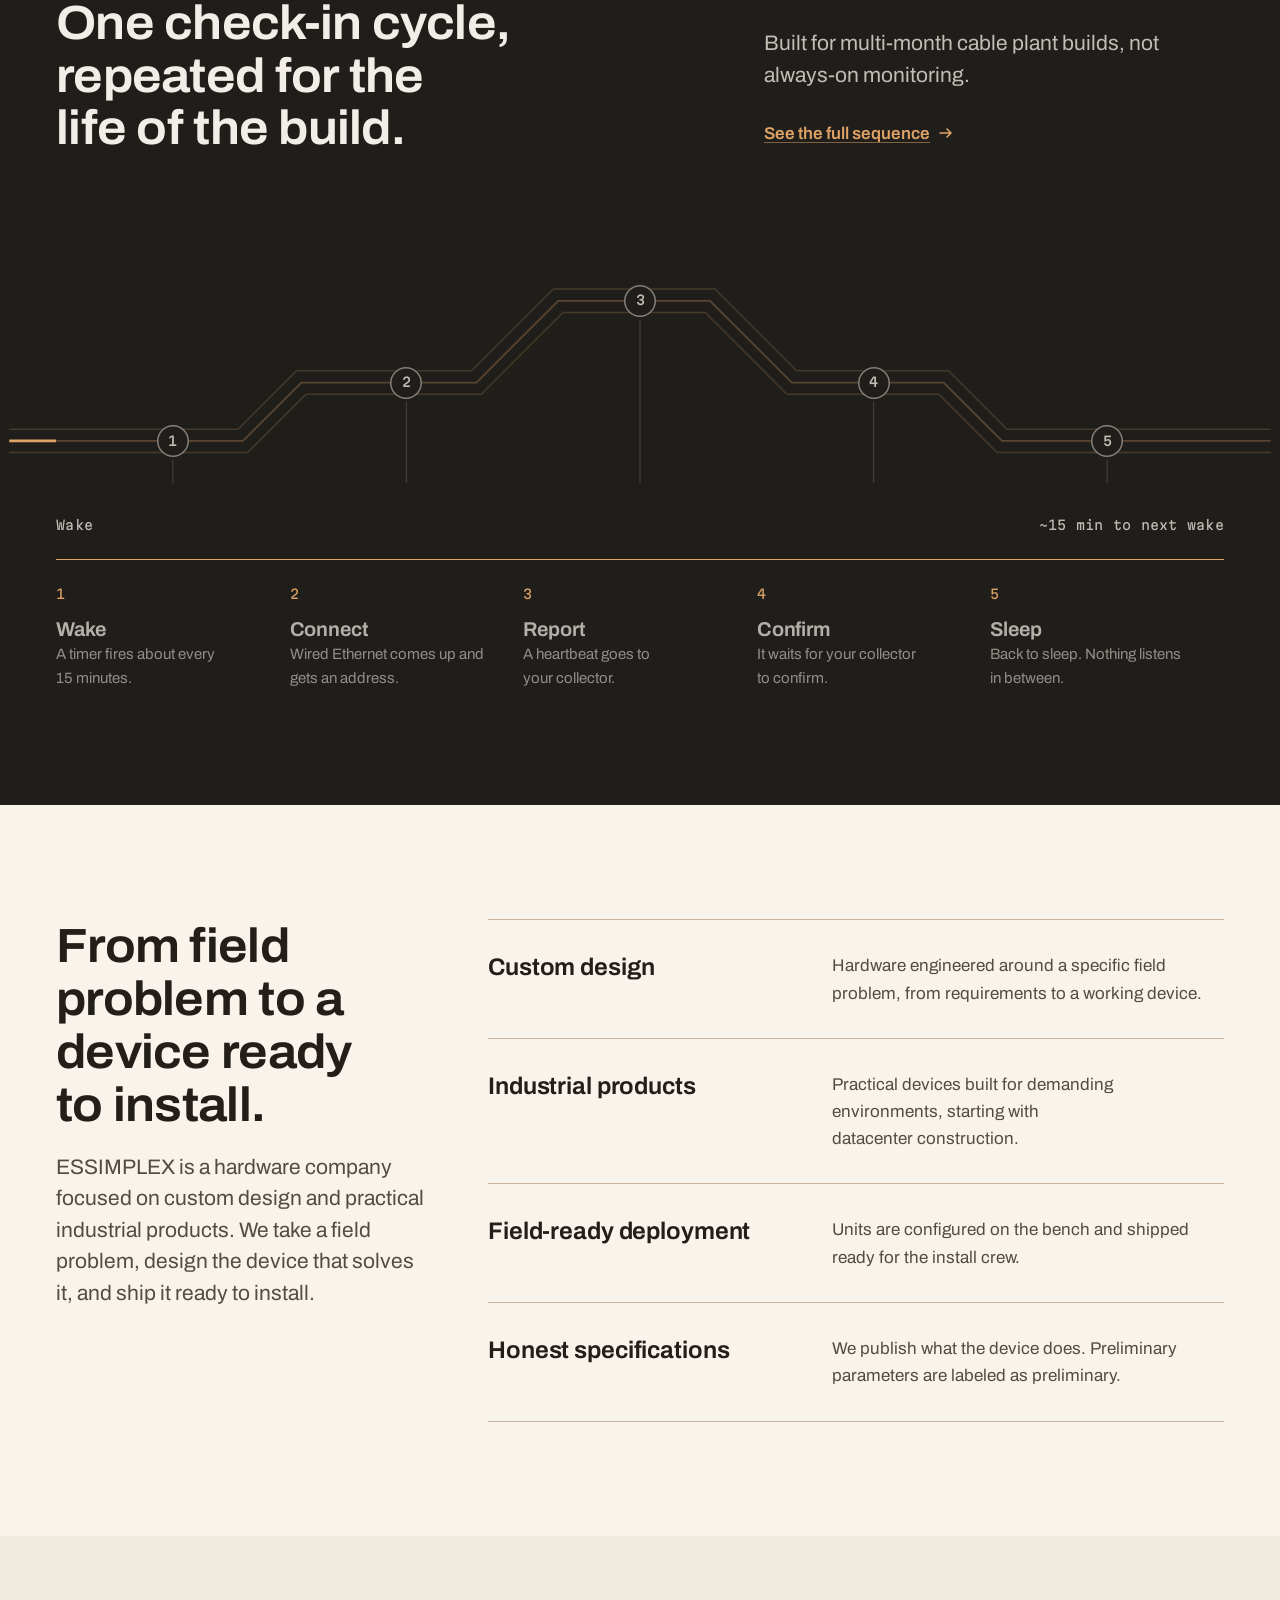
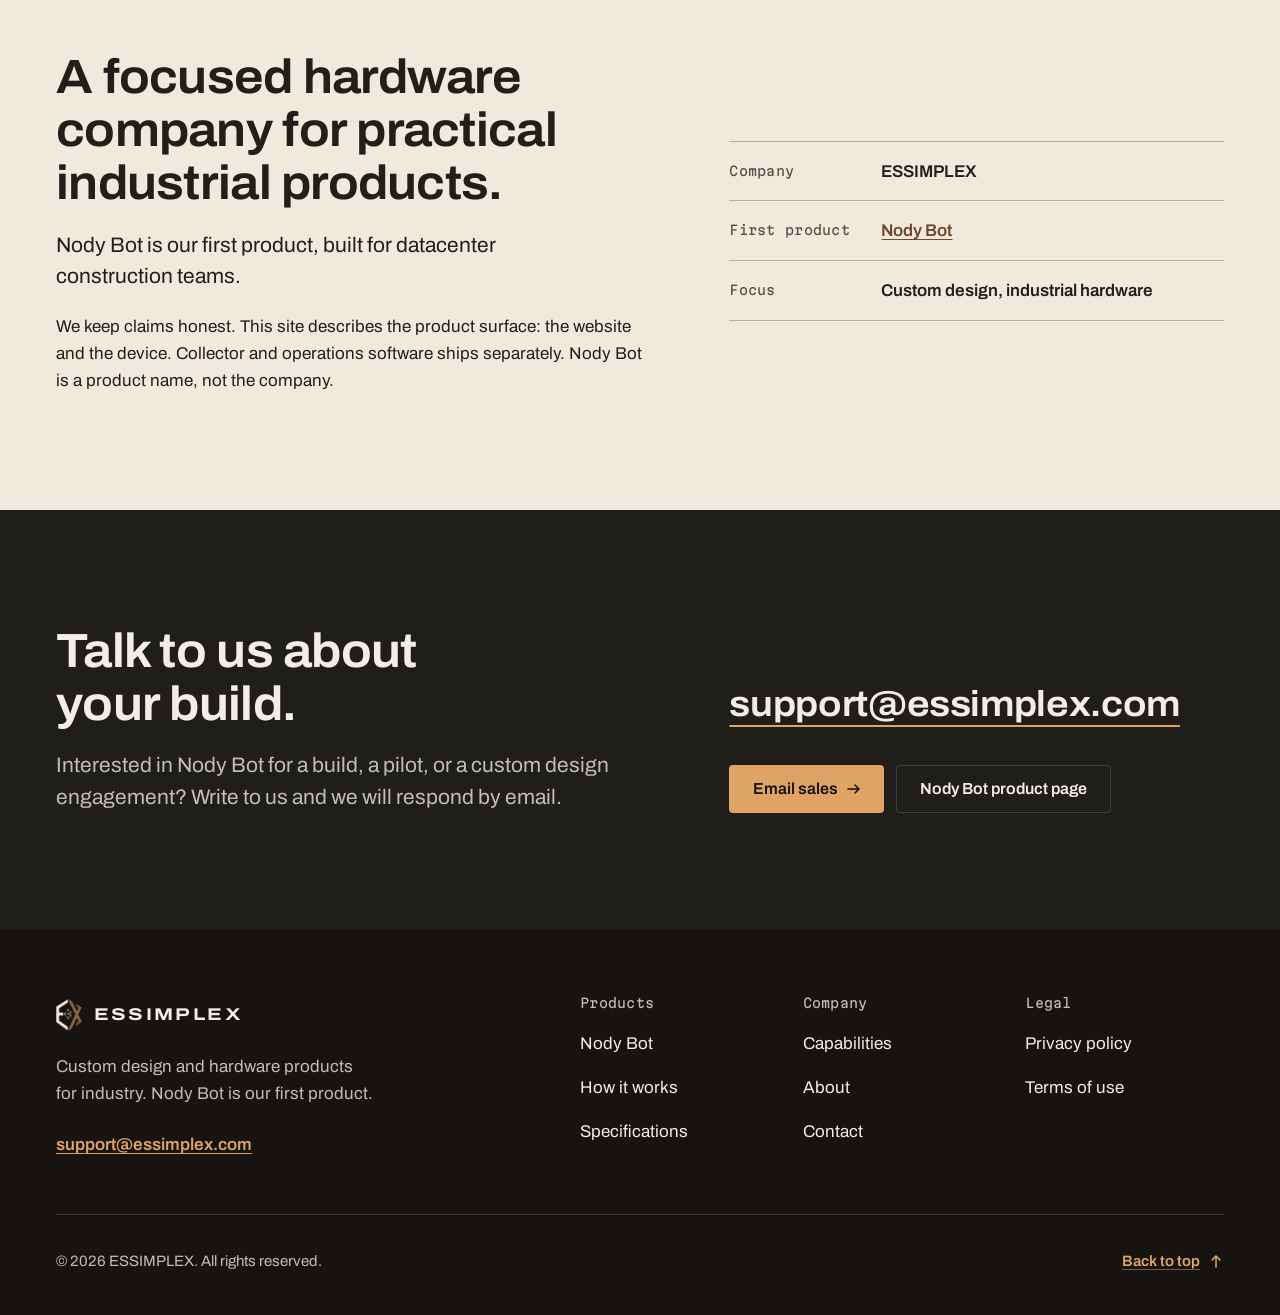
==== commit 6a442bfb: "Hero wires: staggered pulses on every wire; start/end nodes on the main wire" ====
--- a/index.html
+++ b/index.html
@@ -60,8 +60,8 @@
           </div>
         </div>
       </div>
-      <div class="wires wires--home" data-wires role="img" aria-label="Illustration: a bundle of parallel wires running from Nody Bot to your collector, with a short pulse of light travelling along one wire.">
-        <svg class="w-narrow" viewBox="0 0 400 240" preserveAspectRatio="xMidYMid slice" aria-hidden="true" focusable="false"><path class="w-line" d="M-60.0,223.0 L127.5,223.0 L217.5,133.0 L470.0,133.0"/><path class="w-line" d="M-60.0,214.0 L123.7,214.0 L213.7,124.0 L470.0,124.0"/><path class="w-main" d="M-60.0,205.0 L120.0,205.0 L210.0,115.0 L470.0,115.0"/><path class="w-line" d="M-60.0,196.0 L116.3,196.0 L206.3,106.0 L470.0,106.0"/><path class="w-line" d="M-60.0,187.0 L112.5,187.0 L202.5,97.0 L470.0,97.0"/><circle class="w-pad" cx="300" cy="115" r="4"/><circle class="w-pad" cx="360" cy="115" r="4"/><path class="w-pulse" style="animation-delay:1.6s" d="M-60.0,205.0 L120.0,205.0 L210.0,115.0 L470.0,115.0"/></svg><svg class="w-mid" viewBox="0 0 1200 230" preserveAspectRatio="xMidYMid slice" aria-hidden="true" focusable="false"><path class="w-line" d="M-100.0,209.0 L439.9,209.0 L549.9,99.0 L1300.0,99.0"/><path class="w-line" d="M-100.0,197.0 L435.0,197.0 L545.0,87.0 L1300.0,87.0"/><path class="w-main" d="M-100.0,185.0 L430.0,185.0 L540.0,75.0 L1300.0,75.0"/><path class="w-line" d="M-100.0,173.0 L425.0,173.0 L535.0,63.0 L1300.0,63.0"/><path class="w-line" d="M-100.0,161.0 L420.1,161.0 L530.1,51.0 L1300.0,51.0"/><circle class="w-pad" cx="900" cy="75" r="5"/><circle class="w-pad" cx="1040" cy="75" r="5"/><path class="w-pulse" style="animation-delay:1.6s" d="M-100.0,185.0 L430.0,185.0 L540.0,75.0 L1300.0,75.0"/></svg><svg class="w-wide" viewBox="0 0 1440 520" preserveAspectRatio="xMaxYMax slice" aria-hidden="true" focusable="false"><path class="w-line w-faint" d="M1900.0,52.0 L1267.0,52.0 L1210.0,-5.0 L1210.0,-400.0"/><path class="w-line w-faint" d="M1900.0,64.0 L1262.0,64.0 L1198.0,0.0 L1198.0,-400.0"/><path class="w-line w-faint" d="M1900.0,76.0 L1257.0,76.0 L1186.0,5.0 L1186.0,-400.0"/><path class="w-line" d="M-300.0,498.0 L661.6,498.0 L961.6,198.0 L1900.0,198.0"/><path class="w-line" d="M-300.0,484.0 L655.8,484.0 L955.8,184.0 L1900.0,184.0"/><path class="w-main" d="M-300.0,470.0 L650.0,470.0 L950.0,170.0 L1900.0,170.0"/><path class="w-line" d="M-300.0,456.0 L644.2,456.0 L944.2,156.0 L1900.0,156.0"/><path class="w-line" d="M-300.0,442.0 L638.4,442.0 L938.4,142.0 L1900.0,142.0"/><circle class="w-pad" cx="1130" cy="170" r="5"/><circle class="w-pad" cx="1330" cy="170" r="5"/><path class="w-pulse" style="animation-delay:1.6s" d="M-300.0,470.0 L650.0,470.0 L950.0,170.0 L1900.0,170.0"/><path class="w-pulse" style="animation-delay:4.6s" d="M-300.0,470.0 L650.0,470.0 L950.0,170.0 L1900.0,170.0"/></svg>
+      <div class="wires wires--home" data-wires role="img" aria-label="Illustration: a bundle of parallel wires running from Nody Bot to your collector, with short pulses of light travelling along the wires.">
+        <svg class="w-narrow" viewBox="0 0 400 240" preserveAspectRatio="xMidYMid slice" aria-hidden="true" focusable="false"><path class="w-line" d="M-60.0,223.0 L127.5,223.0 L217.5,133.0 L470.0,133.0"/><path class="w-line" d="M-60.0,214.0 L123.7,214.0 L213.7,124.0 L470.0,124.0"/><path class="w-main" d="M-60.0,205.0 L120.0,205.0 L210.0,115.0 L470.0,115.0"/><path class="w-line" d="M-60.0,196.0 L116.3,196.0 L206.3,106.0 L470.0,106.0"/><path class="w-line" d="M-60.0,187.0 L112.5,187.0 L202.5,97.0 L470.0,97.0"/><path class="w-pulse w-pulse--s" style="--end:-647;--po:1.0;animation-duration:7.4s;animation-delay:1.6s" d="M-60.0,223.0 L127.5,223.0 L217.5,133.0 L470.0,133.0"/><path class="w-pulse w-pulse--s" style="--end:-647;--po:1.0;animation-duration:5.6s;animation-delay:4.1s" d="M-60.0,214.0 L123.7,214.0 L213.7,124.0 L470.0,124.0"/><path class="w-pulse" style="--end:-647;--po:1.0;animation-duration:8.8s;animation-delay:0.8s" d="M-60.0,205.0 L120.0,205.0 L210.0,115.0 L470.0,115.0"/><path class="w-pulse w-pulse--s" style="--end:-647;--po:1.0;animation-duration:6.2s;animation-delay:5.6s" d="M-60.0,196.0 L116.3,196.0 L206.3,106.0 L470.0,106.0"/><path class="w-pulse w-pulse--s" style="--end:-647;--po:1.0;animation-duration:9.6s;animation-delay:2.9s" d="M-60.0,187.0 L112.5,187.0 L202.5,97.0 L470.0,97.0"/><circle class="w-pad" cx="24" cy="205" r="5"/><circle class="w-pad" cx="376" cy="115" r="5"/></svg><svg class="w-mid" viewBox="0 0 1200 230" preserveAspectRatio="xMidYMid slice" aria-hidden="true" focusable="false"><path class="w-line" d="M-100.0,209.0 L439.9,209.0 L549.9,99.0 L1300.0,99.0"/><path class="w-line" d="M-100.0,197.0 L435.0,197.0 L545.0,87.0 L1300.0,87.0"/><path class="w-main" d="M-100.0,185.0 L430.0,185.0 L540.0,75.0 L1300.0,75.0"/><path class="w-line" d="M-100.0,173.0 L425.0,173.0 L535.0,63.0 L1300.0,63.0"/><path class="w-line" d="M-100.0,161.0 L420.1,161.0 L530.1,51.0 L1300.0,51.0"/><path class="w-pulse w-pulse--s" style="--end:-1526;--po:1.0;animation-duration:5.6s;animation-delay:4.1s" d="M-100.0,209.0 L439.9,209.0 L549.9,99.0 L1300.0,99.0"/><path class="w-pulse w-pulse--s" style="--end:-1526;--po:1.0;animation-duration:8.8s;animation-delay:0.8s" d="M-100.0,197.0 L435.0,197.0 L545.0,87.0 L1300.0,87.0"/><path class="w-pulse" style="--end:-1526;--po:1.0;animation-duration:6.2s;animation-delay:5.6s" d="M-100.0,185.0 L430.0,185.0 L540.0,75.0 L1300.0,75.0"/><path class="w-pulse w-pulse--s" style="--end:-1526;--po:1.0;animation-duration:9.6s;animation-delay:2.9s" d="M-100.0,173.0 L425.0,173.0 L535.0,63.0 L1300.0,63.0"/><path class="w-pulse w-pulse--s" style="--end:-1526;--po:1.0;animation-duration:5.1s;animation-delay:7.2s" d="M-100.0,161.0 L420.1,161.0 L530.1,51.0 L1300.0,51.0"/><circle class="w-pad" cx="40" cy="185" r="7"/><circle class="w-pad" cx="1160" cy="75" r="7"/></svg><svg class="w-wide" viewBox="0 0 1440 520" preserveAspectRatio="xMaxYMax slice" aria-hidden="true" focusable="false"><path class="w-line w-faint" d="M1900.0,52.0 L1267.0,52.0 L1210.0,-5.0 L1210.0,-400.0"/><path class="w-line w-faint" d="M1900.0,64.0 L1262.0,64.0 L1198.0,0.0 L1198.0,-400.0"/><path class="w-line w-faint" d="M1900.0,76.0 L1257.0,76.0 L1186.0,5.0 L1186.0,-400.0"/><path class="w-line" d="M-300.0,498.0 L661.6,498.0 L961.6,198.0 L1900.0,198.0"/><path class="w-line" d="M-300.0,484.0 L655.8,484.0 L955.8,184.0 L1900.0,184.0"/><path class="w-main" d="M-300.0,470.0 L650.0,470.0 L950.0,170.0 L1900.0,170.0"/><path class="w-line" d="M-300.0,456.0 L644.2,456.0 L944.2,156.0 L1900.0,156.0"/><path class="w-line" d="M-300.0,442.0 L638.4,442.0 L938.4,142.0 L1900.0,142.0"/><path class="w-pulse w-pulse--s" style="--end:-1189;--po:0.5;animation-duration:5.1s;animation-delay:7.2s" d="M1900.0,52.0 L1267.0,52.0 L1210.0,-5.0 L1210.0,-400.0"/><path class="w-pulse" style="--end:-1209;--po:0.5;animation-duration:7.9s;animation-delay:3.4s" d="M1900.0,64.0 L1262.0,64.0 L1198.0,0.0 L1198.0,-400.0"/><path class="w-pulse w-pulse--s" style="--end:-1228;--po:0.5;animation-duration:6.8s;animation-delay:6.1s" d="M1900.0,76.0 L1257.0,76.0 L1186.0,5.0 L1186.0,-400.0"/><path class="w-pulse w-pulse--s" style="--end:-2404;--po:1.0;animation-duration:7.4s;animation-delay:1.6s" d="M-300.0,498.0 L661.6,498.0 L961.6,198.0 L1900.0,198.0"/><path class="w-pulse w-pulse--s" style="--end:-2404;--po:1.0;animation-duration:5.6s;animation-delay:4.1s" d="M-300.0,484.0 L655.8,484.0 L955.8,184.0 L1900.0,184.0"/><path class="w-pulse" style="--end:-2404;--po:1.0;animation-duration:8.8s;animation-delay:0.8s" d="M-300.0,470.0 L650.0,470.0 L950.0,170.0 L1900.0,170.0"/><path class="w-pulse w-pulse--s" style="--end:-2404;--po:1.0;animation-duration:6.2s;animation-delay:5.6s" d="M-300.0,456.0 L644.2,456.0 L944.2,156.0 L1900.0,156.0"/><path class="w-pulse w-pulse--s" style="--end:-2404;--po:1.0;animation-duration:9.6s;animation-delay:2.9s" d="M-300.0,442.0 L638.4,442.0 L938.4,142.0 L1900.0,142.0"/><circle class="w-pad" cx="1410" cy="170" r="6"/></svg><svg class="w-wide w-wide--l" viewBox="0 0 1440 520" preserveAspectRatio="xMinYMax slice" aria-hidden="true" focusable="false"><circle class="w-pad" cx="30" cy="470" r="6"/></svg>
       </div>
       <div class="wrap">
         <p class="wires-legend reading" aria-hidden="true"><span>Nody Bot</span><span>Your collector</span></p>
--- a/styles.css
+++ b/styles.css
@@ -268,17 +268,20 @@
    drawing, scaled uniformly, so the bends never distort. Crisp strokes only. */
 .wires { position: relative; overflow: visible; color: var(--copper-bright); }
 .wires svg { display: none; width: 100%; height: 100%; overflow: visible; }
+.wires svg.w-wide--l { position: absolute; top: 0; left: 0; pointer-events: none; }
 .w-line { fill: none; stroke: var(--copper-bright); stroke-width: 1.25; opacity: 0.34; stroke-linejoin: miter; }
 .w-main { fill: none; stroke: var(--copper-bright); stroke-width: 2; stroke-linejoin: miter; }
 .w-faint { opacity: 0.16; }
-.w-pad { fill: var(--ink-950); stroke: var(--copper-soft); stroke-width: 2; }
+.w-pad { fill: var(--ink-950); stroke: var(--copper-soft); stroke-width: 2; vector-effect: non-scaling-stroke; }
 .w-pulse { fill: none; stroke: #FAE5C3; stroke: oklch(0.93 0.05 80); stroke-width: 3; stroke-linecap: butt; stroke-dasharray: 70 6000; stroke-dashoffset: 70; opacity: 0;
   animation: wire-pulse 6s cubic-bezier(0.45, 0, 0.3, 1) infinite both; }
+.w-pulse--s { stroke-width: 2.25; }
+/* Each wire sets its own --end (path length), duration and delay inline, so pulses are staggered. */
 @keyframes wire-pulse {
   0% { stroke-dashoffset: 70; opacity: 0; }
-  4% { opacity: 1; }
-  52% { stroke-dashoffset: -2900; opacity: 1; }
-  56%, 100% { stroke-dashoffset: -2900; opacity: 0; }
+  4% { opacity: 1; opacity: var(--po, 1); }
+  50% { stroke-dashoffset: -2900; stroke-dashoffset: var(--end, -2900); opacity: 1; opacity: var(--po, 1); }
+  54%, 100% { stroke-dashoffset: -2900; stroke-dashoffset: var(--end, -2900); opacity: 0; }
 }
 .hero.is-off .w-pulse { animation-play-state: paused; }
 
@@ -306,13 +309,13 @@
 .hero--home { min-height: calc(100vh - var(--header-h)); }
 @supports (height: 100svh) { .hero--home { min-height: calc(100svh - var(--header-h)); } }
 .wires--home, .wires--product { margin-top: var(--s-6); animation: wires-in var(--duration-trace) var(--ease-smooth-out) 150ms both; }
-.wires--home { height: 240px; }
-.wires--product { height: 120px; }
+.wires--home { height: auto; aspect-ratio: 400 / 240; }
+.wires--product { height: auto; aspect-ratio: 400 / 120; }
 .wires--home .w-narrow, .wires--product .w-narrow { display: block; }
 .wires-legend { max-width: none; display: flex; justify-content: space-between; gap: var(--s-4); padding-block: var(--s-3) var(--s-6); color: var(--on-dark-2); }
 .wires-legend span:first-child::before { content: ""; display: inline-block; width: 8px; height: 8px; border-radius: 50%; background: var(--status); margin-right: var(--s-2); }
 @keyframes wires-in { from { clip-path: inset(-40px 100% -40px 0); } to { clip-path: inset(-40px 0 -40px 0); } }
-@media (min-width: 700px) {
+@media (min-width: 600px) {
   .wires--home { height: auto; aspect-ratio: 1200 / 230; max-height: 230px; }
   .wires--product { height: auto; aspect-ratio: 1200 / 160; max-height: 130px; }
   .wires--home .w-narrow, .wires--product .w-narrow { display: none; }
@@ -510,6 +513,9 @@
 @supports not (aspect-ratio: 1) {
   .seq__plot::before { content: ""; display: block; padding-top: 36.11%; }
   @media (min-width: 900px) { .seq__plot::before { padding-top: 24%; } }
+  .wires--home { height: 240px; }
+  .wires--product { height: 120px; }
+  @media (min-width: 600px) { .wires--home { height: 200px; } .wires--product { height: 120px; } }
 }
 
 /* ---------- Reduced motion ----------
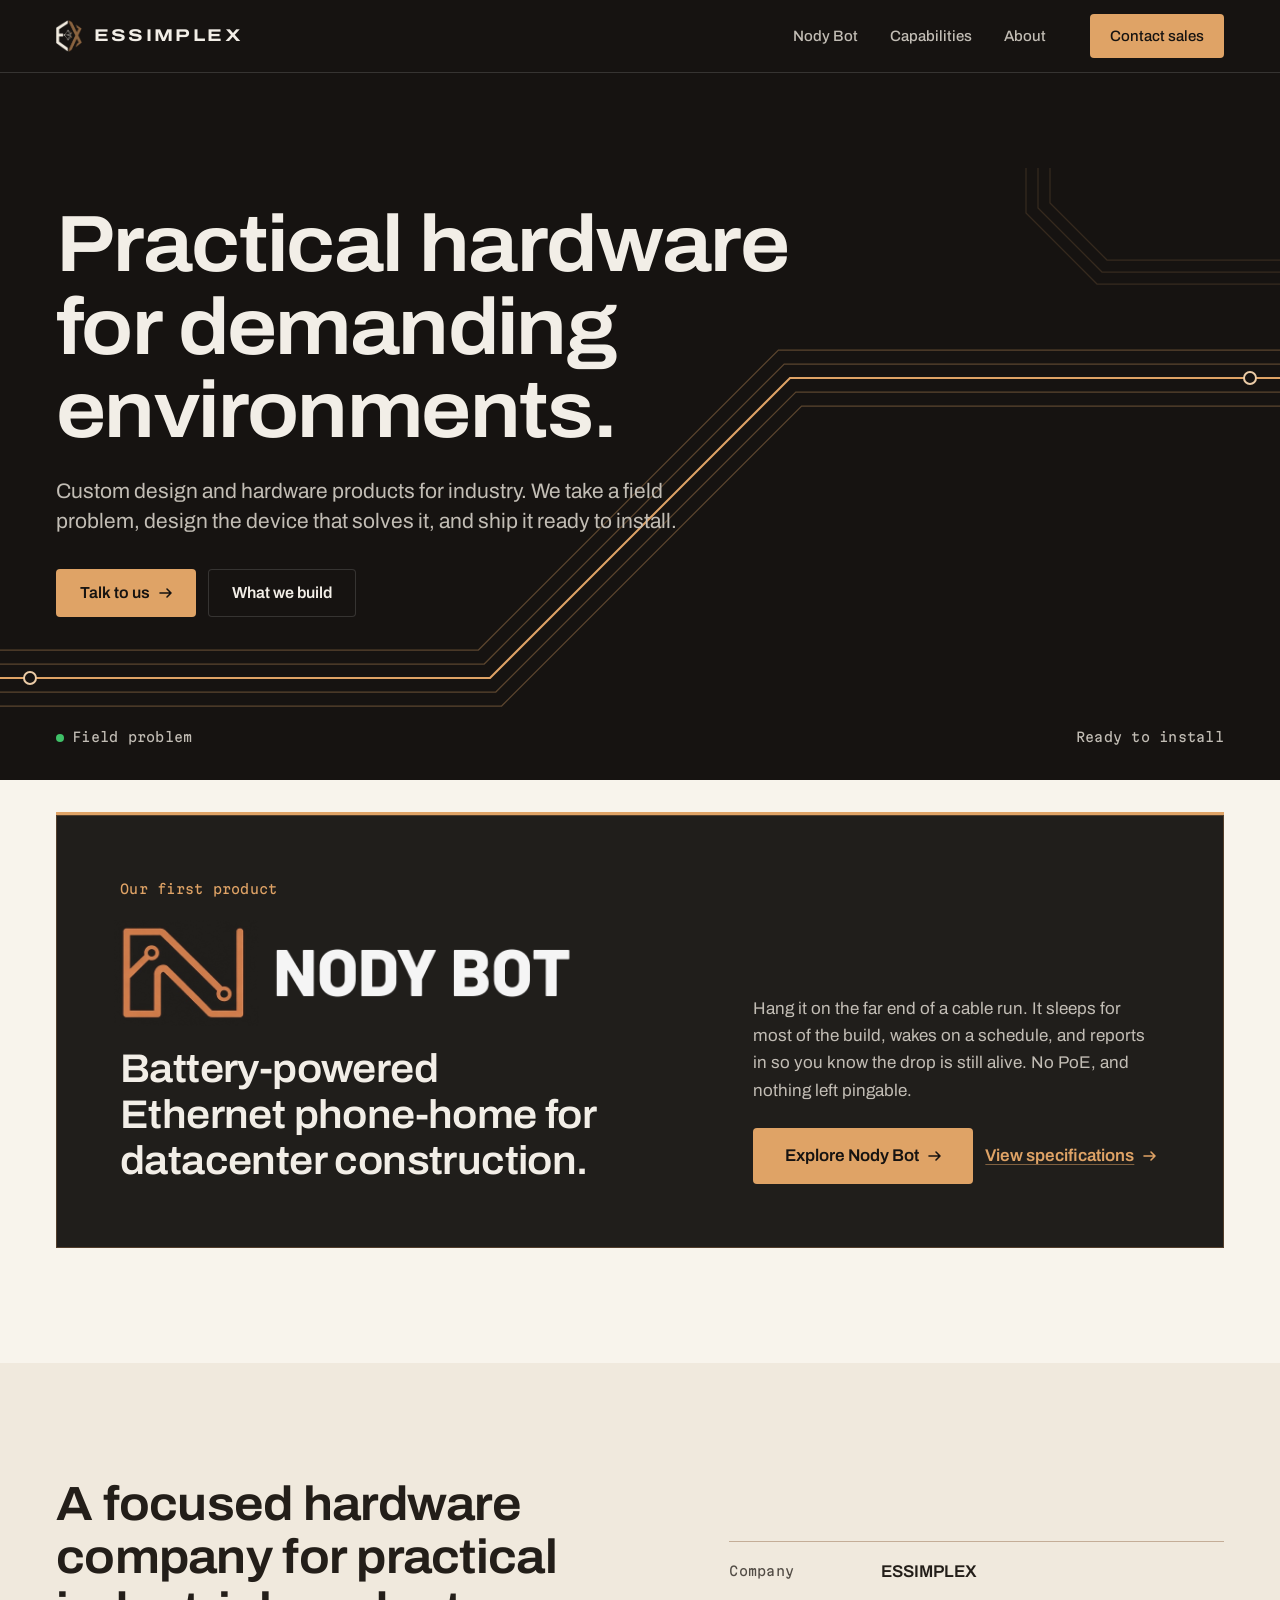
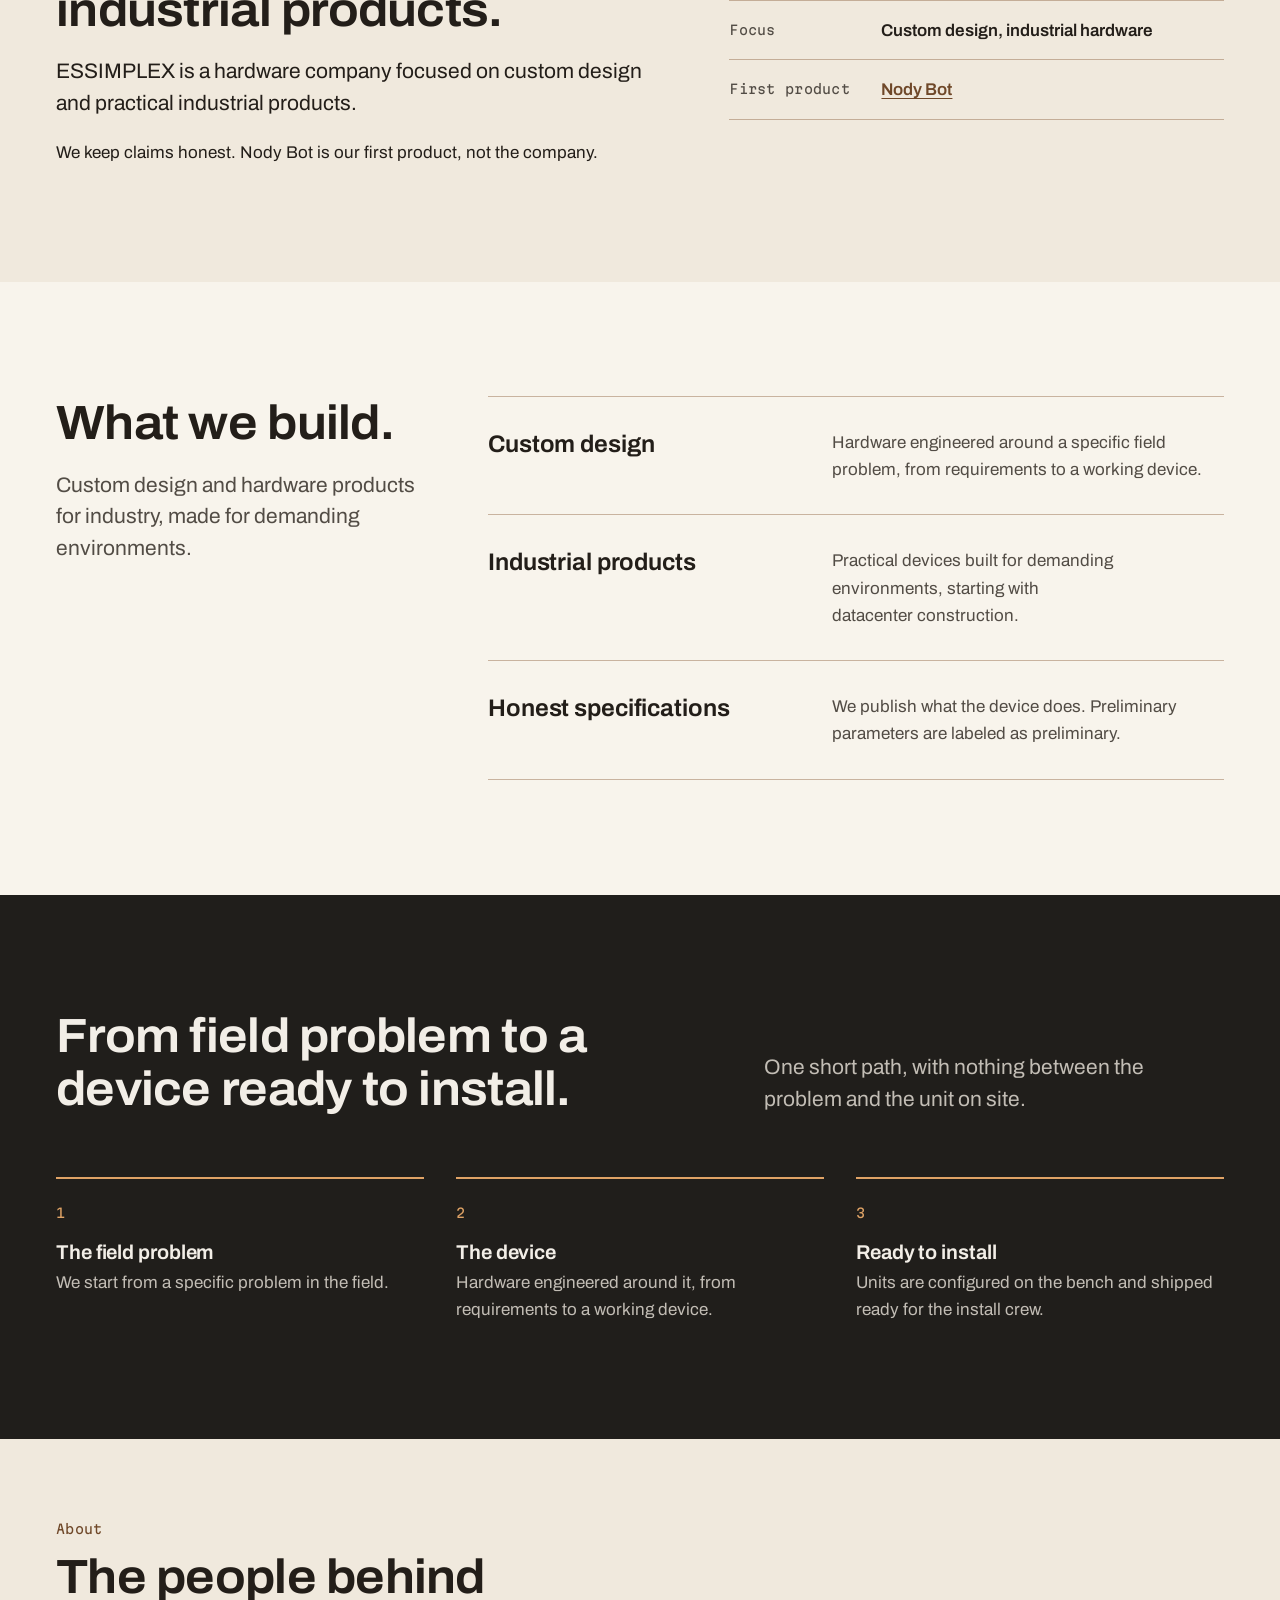
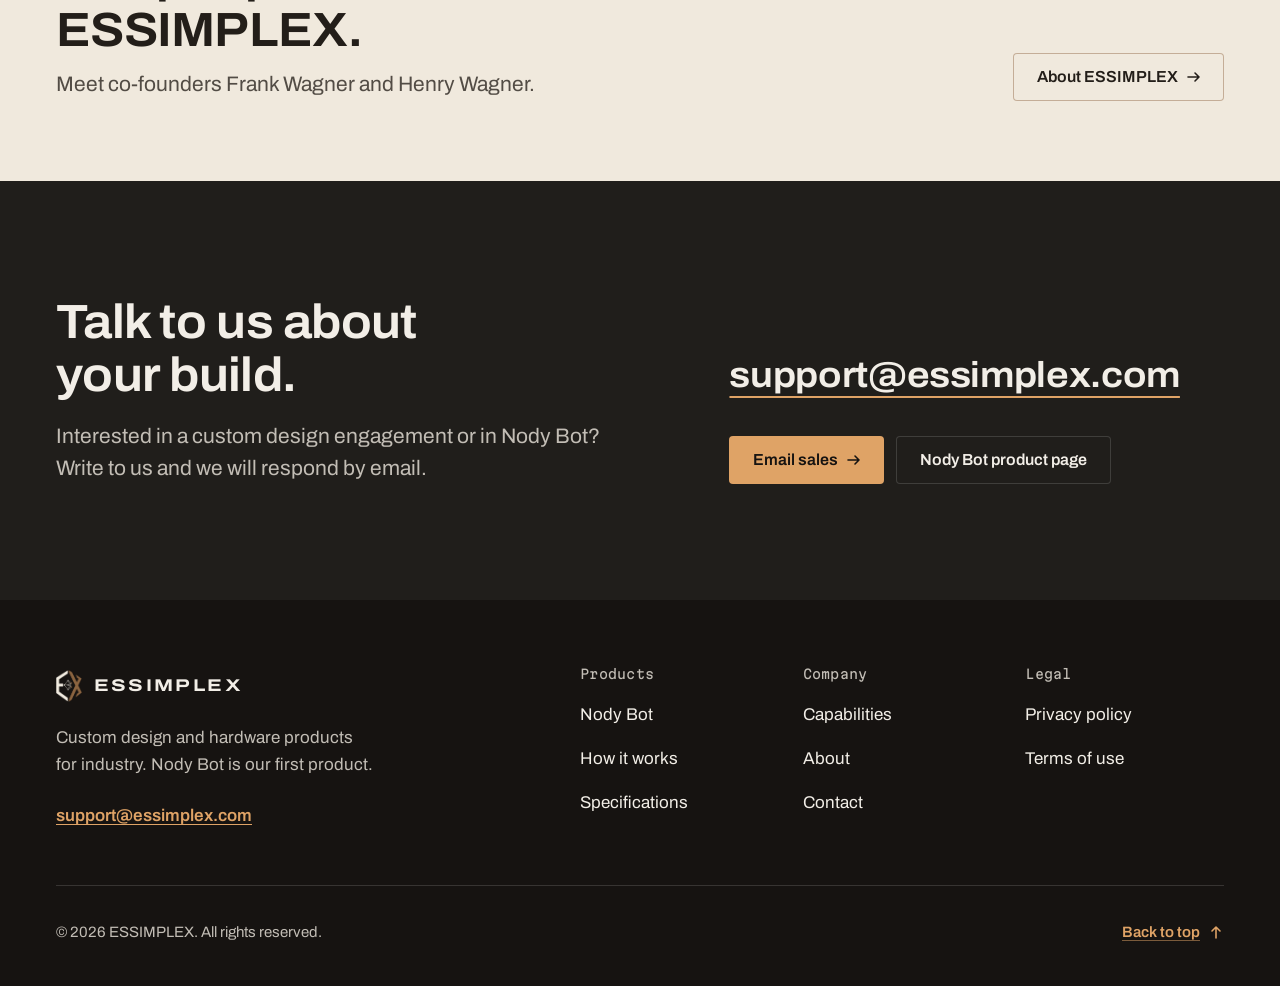
==== commit 047e3474: "About page, company-focused home with Nody Bot feature panel, nav without Company; sitemap updated" ====
--- a/index.html
+++ b/index.html
@@ -4,12 +4,12 @@
   <meta charset="utf-8" />
   <meta name="viewport" content="width=device-width, initial-scale=1" />
   <title>ESSIMPLEX | Custom design and hardware products for industry</title>
-  <meta name="description" content="ESSIMPLEX designs and builds practical hardware for demanding environments. Our first product is Nody Bot, battery-powered Ethernet phone-home for datacenter construction." />
+  <meta name="description" content="ESSIMPLEX designs and builds practical hardware for demanding environments: custom design and hardware products for industry, starting with Nody Bot." />
   <link rel="canonical" href="https://essimplex.com/" />
   <meta property="og:type" content="website" />
   <meta property="og:site_name" content="ESSIMPLEX" />
   <meta property="og:title" content="ESSIMPLEX | Custom design and hardware products for industry" />
-  <meta property="og:description" content="ESSIMPLEX designs and builds practical hardware for demanding environments. Our first product is Nody Bot, battery-powered Ethernet phone-home for datacenter construction." />
+  <meta property="og:description" content="ESSIMPLEX designs and builds practical hardware for demanding environments: custom design and hardware products for industry, starting with Nody Bot." />
   <meta property="og:url" content="https://essimplex.com/" />
   <meta property="og:image" content="https://essimplex.com/assets/essimplex-og.png" />
   <meta property="og:image:width" content="1200" />
@@ -17,7 +17,7 @@
   <meta property="og:image:alt" content="ESSIMPLEX logo" />
   <meta name="twitter:card" content="summary_large_image" />
   <meta name="twitter:title" content="ESSIMPLEX | Custom design and hardware products for industry" />
-  <meta name="twitter:description" content="ESSIMPLEX designs and builds practical hardware for demanding environments. Our first product is Nody Bot, battery-powered Ethernet phone-home for datacenter construction." />
+  <meta name="twitter:description" content="ESSIMPLEX designs and builds practical hardware for demanding environments: custom design and hardware products for industry, starting with Nody Bot." />
   <meta name="twitter:image" content="https://essimplex.com/assets/essimplex-og.png" />
   <meta name="theme-color" content="#1E1E20" />
   <link rel="icon" href="assets/favicon-32.png" type="image/png" sizes="32x32" />
@@ -42,7 +42,7 @@
         <span class="nav-toggle__bars" aria-hidden="true"></span><span class="nav-toggle__label">Menu</span>
       </button>
       <nav class="nav" id="primary-nav" aria-label="Primary">
-        <ul class="nav__list"><li><a href="nody-bot.html">Nody Bot</a></li><li><a href="#capabilities">Capabilities</a></li><li><a href="#how">How it works</a></li><li><a href="#company">Company</a></li></ul>
+        <ul class="nav__list"><li><a href="nody-bot.html">Nody Bot</a></li><li><a href="#capabilities">Capabilities</a></li><li><a href="about.html">About</a></li></ul>
         <a class="btn btn--primary btn--sm nav__cta" href="mailto:support@essimplex.com?subject=ESSIMPLEX%20inquiry">Contact sales</a>
       </nav>
     </div>
@@ -53,107 +53,37 @@
       <div class="wrap hero__content">
         <div class="hero__copy">
           <h1 class="display" id="hero-heading">Practical hardware for demanding environments.</h1>
-          <p class="hero__descriptor">Custom design and hardware products for industry. Our first product is Nody Bot, battery-powered Ethernet phone-home for datacenter construction.</p>
+          <p class="hero__descriptor">Custom design and hardware products for industry. We take a field problem, design the device that solves it, and ship it ready to install.</p>
           <div class="actions">
-            <a class="btn btn--primary" href="nody-bot.html">Explore Nody Bot <svg class="ico-arrow" viewBox="0 0 16 16" aria-hidden="true" focusable="false"><path d="M2 8h11M9 4l4 4-4 4" fill="none" stroke="currentColor" stroke-width="1.6" stroke-linecap="round" stroke-linejoin="round"/></svg></a>
-            <a class="btn btn--ghost" href="mailto:support@essimplex.com?subject=ESSIMPLEX%20inquiry">Talk to us</a>
-          </div>
-        </div>
-      </div>
-      <div class="wires wires--home" data-wires role="img" aria-label="Illustration: a bundle of parallel wires running from Nody Bot to your collector, with short pulses of light travelling along the wires.">
-        <svg class="w-narrow" viewBox="0 0 400 240" preserveAspectRatio="xMidYMid slice" aria-hidden="true" focusable="false"><path class="w-line" d="M-60.0,223.0 L127.5,223.0 L217.5,133.0 L470.0,133.0"/><path class="w-line" d="M-60.0,214.0 L123.7,214.0 L213.7,124.0 L470.0,124.0"/><path class="w-main" d="M-60.0,205.0 L120.0,205.0 L210.0,115.0 L470.0,115.0"/><path class="w-line" d="M-60.0,196.0 L116.3,196.0 L206.3,106.0 L470.0,106.0"/><path class="w-line" d="M-60.0,187.0 L112.5,187.0 L202.5,97.0 L470.0,97.0"/><path class="w-pulse w-pulse--s" style="--end:-647;--po:1.0;animation-duration:7.4s;animation-delay:1.6s" d="M-60.0,223.0 L127.5,223.0 L217.5,133.0 L470.0,133.0"/><path class="w-pulse w-pulse--s" style="--end:-647;--po:1.0;animation-duration:5.6s;animation-delay:4.1s" d="M-60.0,214.0 L123.7,214.0 L213.7,124.0 L470.0,124.0"/><path class="w-pulse" style="--end:-647;--po:1.0;animation-duration:8.8s;animation-delay:0.8s" d="M-60.0,205.0 L120.0,205.0 L210.0,115.0 L470.0,115.0"/><path class="w-pulse w-pulse--s" style="--end:-647;--po:1.0;animation-duration:6.2s;animation-delay:5.6s" d="M-60.0,196.0 L116.3,196.0 L206.3,106.0 L470.0,106.0"/><path class="w-pulse w-pulse--s" style="--end:-647;--po:1.0;animation-duration:9.6s;animation-delay:2.9s" d="M-60.0,187.0 L112.5,187.0 L202.5,97.0 L470.0,97.0"/><circle class="w-pad" cx="24" cy="205" r="5"/><circle class="w-pad" cx="376" cy="115" r="5"/></svg><svg class="w-mid" viewBox="0 0 1200 230" preserveAspectRatio="xMidYMid slice" aria-hidden="true" focusable="false"><path class="w-line" d="M-100.0,209.0 L439.9,209.0 L549.9,99.0 L1300.0,99.0"/><path class="w-line" d="M-100.0,197.0 L435.0,197.0 L545.0,87.0 L1300.0,87.0"/><path class="w-main" d="M-100.0,185.0 L430.0,185.0 L540.0,75.0 L1300.0,75.0"/><path class="w-line" d="M-100.0,173.0 L425.0,173.0 L535.0,63.0 L1300.0,63.0"/><path class="w-line" d="M-100.0,161.0 L420.1,161.0 L530.1,51.0 L1300.0,51.0"/><path class="w-pulse w-pulse--s" style="--end:-1526;--po:1.0;animation-duration:5.6s;animation-delay:4.1s" d="M-100.0,209.0 L439.9,209.0 L549.9,99.0 L1300.0,99.0"/><path class="w-pulse w-pulse--s" style="--end:-1526;--po:1.0;animation-duration:8.8s;animation-delay:0.8s" d="M-100.0,197.0 L435.0,197.0 L545.0,87.0 L1300.0,87.0"/><path class="w-pulse" style="--end:-1526;--po:1.0;animation-duration:6.2s;animation-delay:5.6s" d="M-100.0,185.0 L430.0,185.0 L540.0,75.0 L1300.0,75.0"/><path class="w-pulse w-pulse--s" style="--end:-1526;--po:1.0;animation-duration:9.6s;animation-delay:2.9s" d="M-100.0,173.0 L425.0,173.0 L535.0,63.0 L1300.0,63.0"/><path class="w-pulse w-pulse--s" style="--end:-1526;--po:1.0;animation-duration:5.1s;animation-delay:7.2s" d="M-100.0,161.0 L420.1,161.0 L530.1,51.0 L1300.0,51.0"/><circle class="w-pad" cx="40" cy="185" r="7"/><circle class="w-pad" cx="1160" cy="75" r="7"/></svg><svg class="w-wide" viewBox="0 0 1440 520" preserveAspectRatio="xMaxYMax slice" aria-hidden="true" focusable="false"><path class="w-line w-faint" d="M1900.0,52.0 L1267.0,52.0 L1210.0,-5.0 L1210.0,-400.0"/><path class="w-line w-faint" d="M1900.0,64.0 L1262.0,64.0 L1198.0,0.0 L1198.0,-400.0"/><path class="w-line w-faint" d="M1900.0,76.0 L1257.0,76.0 L1186.0,5.0 L1186.0,-400.0"/><path class="w-line" d="M-300.0,498.0 L661.6,498.0 L961.6,198.0 L1900.0,198.0"/><path class="w-line" d="M-300.0,484.0 L655.8,484.0 L955.8,184.0 L1900.0,184.0"/><path class="w-main" d="M-300.0,470.0 L650.0,470.0 L950.0,170.0 L1900.0,170.0"/><path class="w-line" d="M-300.0,456.0 L644.2,456.0 L944.2,156.0 L1900.0,156.0"/><path class="w-line" d="M-300.0,442.0 L638.4,442.0 L938.4,142.0 L1900.0,142.0"/><path class="w-pulse w-pulse--s" style="--end:-1189;--po:0.5;animation-duration:5.1s;animation-delay:7.2s" d="M1900.0,52.0 L1267.0,52.0 L1210.0,-5.0 L1210.0,-400.0"/><path class="w-pulse" style="--end:-1209;--po:0.5;animation-duration:7.9s;animation-delay:3.4s" d="M1900.0,64.0 L1262.0,64.0 L1198.0,0.0 L1198.0,-400.0"/><path class="w-pulse w-pulse--s" style="--end:-1228;--po:0.5;animation-duration:6.8s;animation-delay:6.1s" d="M1900.0,76.0 L1257.0,76.0 L1186.0,5.0 L1186.0,-400.0"/><path class="w-pulse w-pulse--s" style="--end:-2404;--po:1.0;animation-duration:7.4s;animation-delay:1.6s" d="M-300.0,498.0 L661.6,498.0 L961.6,198.0 L1900.0,198.0"/><path class="w-pulse w-pulse--s" style="--end:-2404;--po:1.0;animation-duration:5.6s;animation-delay:4.1s" d="M-300.0,484.0 L655.8,484.0 L955.8,184.0 L1900.0,184.0"/><path class="w-pulse" style="--end:-2404;--po:1.0;animation-duration:8.8s;animation-delay:0.8s" d="M-300.0,470.0 L650.0,470.0 L950.0,170.0 L1900.0,170.0"/><path class="w-pulse w-pulse--s" style="--end:-2404;--po:1.0;animation-duration:6.2s;animation-delay:5.6s" d="M-300.0,456.0 L644.2,456.0 L944.2,156.0 L1900.0,156.0"/><path class="w-pulse w-pulse--s" style="--end:-2404;--po:1.0;animation-duration:9.6s;animation-delay:2.9s" d="M-300.0,442.0 L638.4,442.0 L938.4,142.0 L1900.0,142.0"/><circle class="w-pad" cx="1410" cy="170" r="6"/></svg><svg class="w-wide w-wide--l" viewBox="0 0 1440 520" preserveAspectRatio="xMinYMax slice" aria-hidden="true" focusable="false"><circle class="w-pad" cx="30" cy="470" r="6"/></svg>
+            <a class="btn btn--primary" href="mailto:support@essimplex.com?subject=ESSIMPLEX%20inquiry">Talk to us <svg class="ico-arrow" viewBox="0 0 16 16" aria-hidden="true" focusable="false"><path d="M2 8h11M9 4l4 4-4 4" fill="none" stroke="currentColor" stroke-width="1.6" stroke-linecap="round" stroke-linejoin="round"/></svg></a>
+            <a class="btn btn--ghost" href="#capabilities">What we build</a>
+          </div>
+        </div>
+      </div>
+      <div class="wires wires--home" data-wires role="img" aria-label="Illustration: a bundle of parallel wires running from a field problem to a finished device, with short pulses of light travelling along the wires.">
+        <svg class="w-narrow" viewBox="0 88 400 152" preserveAspectRatio="xMidYMid slice" aria-hidden="true" focusable="false"><path class="w-line" d="M-60.0,223.0 L127.5,223.0 L217.5,133.0 L470.0,133.0"/><path class="w-line" d="M-60.0,214.0 L123.7,214.0 L213.7,124.0 L470.0,124.0"/><path class="w-main" d="M-60.0,205.0 L120.0,205.0 L210.0,115.0 L470.0,115.0"/><path class="w-line" d="M-60.0,196.0 L116.3,196.0 L206.3,106.0 L470.0,106.0"/><path class="w-line" d="M-60.0,187.0 L112.5,187.0 L202.5,97.0 L470.0,97.0"/><path class="w-pulse w-pulse--s" style="--end:-647;--po:1.0;animation-duration:7.4s;animation-delay:1.6s" d="M-60.0,223.0 L127.5,223.0 L217.5,133.0 L470.0,133.0"/><path class="w-pulse w-pulse--s" style="--end:-647;--po:1.0;animation-duration:5.6s;animation-delay:4.1s" d="M-60.0,214.0 L123.7,214.0 L213.7,124.0 L470.0,124.0"/><path class="w-pulse" style="--end:-647;--po:1.0;animation-duration:8.8s;animation-delay:0.8s" d="M-60.0,205.0 L120.0,205.0 L210.0,115.0 L470.0,115.0"/><path class="w-pulse w-pulse--s" style="--end:-647;--po:1.0;animation-duration:6.2s;animation-delay:5.6s" d="M-60.0,196.0 L116.3,196.0 L206.3,106.0 L470.0,106.0"/><path class="w-pulse w-pulse--s" style="--end:-647;--po:1.0;animation-duration:9.6s;animation-delay:2.9s" d="M-60.0,187.0 L112.5,187.0 L202.5,97.0 L470.0,97.0"/><circle class="w-pad" cx="24" cy="205" r="5"/><circle class="w-pad" cx="376" cy="115" r="5"/></svg><svg class="w-mid" viewBox="0 0 1200 230" preserveAspectRatio="xMidYMid slice" aria-hidden="true" focusable="false"><path class="w-line" d="M-100.0,209.0 L439.9,209.0 L549.9,99.0 L1300.0,99.0"/><path class="w-line" d="M-100.0,197.0 L435.0,197.0 L545.0,87.0 L1300.0,87.0"/><path class="w-main" d="M-100.0,185.0 L430.0,185.0 L540.0,75.0 L1300.0,75.0"/><path class="w-line" d="M-100.0,173.0 L425.0,173.0 L535.0,63.0 L1300.0,63.0"/><path class="w-line" d="M-100.0,161.0 L420.1,161.0 L530.1,51.0 L1300.0,51.0"/><path class="w-pulse w-pulse--s" style="--end:-1526;--po:1.0;animation-duration:5.6s;animation-delay:4.1s" d="M-100.0,209.0 L439.9,209.0 L549.9,99.0 L1300.0,99.0"/><path class="w-pulse w-pulse--s" style="--end:-1526;--po:1.0;animation-duration:8.8s;animation-delay:0.8s" d="M-100.0,197.0 L435.0,197.0 L545.0,87.0 L1300.0,87.0"/><path class="w-pulse" style="--end:-1526;--po:1.0;animation-duration:6.2s;animation-delay:5.6s" d="M-100.0,185.0 L430.0,185.0 L540.0,75.0 L1300.0,75.0"/><path class="w-pulse w-pulse--s" style="--end:-1526;--po:1.0;animation-duration:9.6s;animation-delay:2.9s" d="M-100.0,173.0 L425.0,173.0 L535.0,63.0 L1300.0,63.0"/><path class="w-pulse w-pulse--s" style="--end:-1526;--po:1.0;animation-duration:5.1s;animation-delay:7.2s" d="M-100.0,161.0 L420.1,161.0 L530.1,51.0 L1300.0,51.0"/><circle class="w-pad" cx="40" cy="185" r="7"/><circle class="w-pad" cx="1160" cy="75" r="7"/></svg><svg class="w-wide" viewBox="0 0 1440 520" preserveAspectRatio="xMaxYMax slice" aria-hidden="true" focusable="false"><path class="w-line w-faint" d="M1900.0,52.0 L1267.0,52.0 L1210.0,-5.0 L1210.0,-400.0"/><path class="w-line w-faint" d="M1900.0,64.0 L1262.0,64.0 L1198.0,0.0 L1198.0,-400.0"/><path class="w-line w-faint" d="M1900.0,76.0 L1257.0,76.0 L1186.0,5.0 L1186.0,-400.0"/><path class="w-line" d="M-300.0,498.0 L661.6,498.0 L961.6,198.0 L1900.0,198.0"/><path class="w-line" d="M-300.0,484.0 L655.8,484.0 L955.8,184.0 L1900.0,184.0"/><path class="w-main" d="M-300.0,470.0 L650.0,470.0 L950.0,170.0 L1900.0,170.0"/><path class="w-line" d="M-300.0,456.0 L644.2,456.0 L944.2,156.0 L1900.0,156.0"/><path class="w-line" d="M-300.0,442.0 L638.4,442.0 L938.4,142.0 L1900.0,142.0"/><path class="w-pulse w-pulse--s" style="--end:-1189;--po:0.5;animation-duration:5.1s;animation-delay:7.2s" d="M1900.0,52.0 L1267.0,52.0 L1210.0,-5.0 L1210.0,-400.0"/><path class="w-pulse" style="--end:-1209;--po:0.5;animation-duration:7.9s;animation-delay:3.4s" d="M1900.0,64.0 L1262.0,64.0 L1198.0,0.0 L1198.0,-400.0"/><path class="w-pulse w-pulse--s" style="--end:-1228;--po:0.5;animation-duration:6.8s;animation-delay:6.1s" d="M1900.0,76.0 L1257.0,76.0 L1186.0,5.0 L1186.0,-400.0"/><path class="w-pulse w-pulse--s" style="--end:-2404;--po:1.0;animation-duration:7.4s;animation-delay:1.6s" d="M-300.0,498.0 L661.6,498.0 L961.6,198.0 L1900.0,198.0"/><path class="w-pulse w-pulse--s" style="--end:-2404;--po:1.0;animation-duration:5.6s;animation-delay:4.1s" d="M-300.0,484.0 L655.8,484.0 L955.8,184.0 L1900.0,184.0"/><path class="w-pulse" style="--end:-2404;--po:1.0;animation-duration:8.8s;animation-delay:0.8s" d="M-300.0,470.0 L650.0,470.0 L950.0,170.0 L1900.0,170.0"/><path class="w-pulse w-pulse--s" style="--end:-2404;--po:1.0;animation-duration:6.2s;animation-delay:5.6s" d="M-300.0,456.0 L644.2,456.0 L944.2,156.0 L1900.0,156.0"/><path class="w-pulse w-pulse--s" style="--end:-2404;--po:1.0;animation-duration:9.6s;animation-delay:2.9s" d="M-300.0,442.0 L638.4,442.0 L938.4,142.0 L1900.0,142.0"/><circle class="w-pad" cx="1410" cy="170" r="6"/></svg><svg class="w-wide w-wide--l" viewBox="0 0 1440 520" preserveAspectRatio="xMinYMax slice" aria-hidden="true" focusable="false"><circle class="w-pad" cx="30" cy="470" r="6"/></svg>
       </div>
       <div class="wrap">
-        <p class="wires-legend reading" aria-hidden="true"><span>Nody Bot</span><span>Your collector</span></p>
-      </div>
-    </section>
-
-    <section class="section ground-paper" id="nody-bot" aria-labelledby="nb-heading">
-      <div class="wrap split">
-        <div class="split__copy">
-          <h2 class="h2" id="nb-heading">Nody Bot</h2>
-          <p class="lede">Battery-powered Ethernet phone-home for datacenter construction.</p>
-          <p>Hang it on the far end of a cable run. It sleeps for most of the build, wakes on a schedule, and reports in so you know the drop is still alive. No PoE, and nothing left pingable.</p>
-          <div class="actions">
-            <a class="text-link" href="nody-bot.html">Read about Nody Bot <svg class="ico-arrow" viewBox="0 0 16 16" aria-hidden="true" focusable="false"><path d="M2 8h11M9 4l4 4-4 4" fill="none" stroke="currentColor" stroke-width="1.6" stroke-linecap="round" stroke-linejoin="round"/></svg></a>
-            <a class="text-link" href="nody-bot.html#specs">View specifications <svg class="ico-arrow" viewBox="0 0 16 16" aria-hidden="true" focusable="false"><path d="M2 8h11M9 4l4 4-4 4" fill="none" stroke="currentColor" stroke-width="1.6" stroke-linecap="round" stroke-linejoin="round"/></svg></a>
-          </div>
-        </div>
-        <aside class="plate" aria-labelledby="home-plate">
-            <div class="plate__inner">
-              <div class="plate__head"><h2 class="plate__title" id="home-plate">Nody Bot</h2><span class="plate__chip reading">Preliminary</span></div>
-              <dl class="plate__rows"><div><dt class="reading">Connection</dt><dd>Wired Ethernet</dd></div><div><dt class="reading">Power</dt><dd>Battery</dd></div><div><dt class="reading">Setup</dt><dd>USB</dd></div><div><dt class="reading">Check-in</dt><dd>~15 min</dd></div></dl>
-              <p class="plate__foot reading">Outbound only &middot; not pingable</p>
+        <p class="wires-legend reading" aria-hidden="true"><span>Field problem</span><span>Ready to install</span></p>
+      </div>
+    </section>
+
+    <section class="section feature ground-paper" id="nody-bot" aria-labelledby="nb-heading">
+      <div class="wrap">
+        <div class="feature__panel ground-dark-2">
+          <div class="feature__main">
+            <p class="reading feature__kicker">Our first product</p>
+            <h2 class="feature__title" id="nb-heading"><img src="assets/nody-bot-lockup-transparent.png" width="1080" height="220" alt="Nody Bot" /></h2>
+            <p class="feature__lede">Battery-powered Ethernet phone-home for datacenter construction.</p>
+          </div>
+          <div class="feature__side">
+            <p>Hang it on the far end of a cable run. It sleeps for most of the build, wakes on a schedule, and reports in so you know the drop is still alive. No PoE, and nothing left pingable.</p>
+            <div class="actions">
+              <a class="btn btn--primary btn--lg" href="nody-bot.html">Explore Nody Bot <svg class="ico-arrow" viewBox="0 0 16 16" aria-hidden="true" focusable="false"><path d="M2 8h11M9 4l4 4-4 4" fill="none" stroke="currentColor" stroke-width="1.6" stroke-linecap="round" stroke-linejoin="round"/></svg></a>
+              <a class="text-link" href="nody-bot.html#specs">View specifications <svg class="ico-arrow" viewBox="0 0 16 16" aria-hidden="true" focusable="false"><path d="M2 8h11M9 4l4 4-4 4" fill="none" stroke="currentColor" stroke-width="1.6" stroke-linecap="round" stroke-linejoin="round"/></svg></a>
             </div>
-          </aside>
-      </div>
-    </section>
-
-    <section class="section ground-dark-2" id="how" aria-labelledby="how-heading">
-      <div class="wrap">
-        <div class="section-head section-head--split">
-          <h2 class="h2" id="how-heading">One check-in cycle, repeated for the life of the build.</h2>
-          <div class="split__copy">
-            <p class="lede muted">Built for multi-month cable plant builds, not always-on monitoring.</p>
-            <a class="text-link" href="nody-bot.html#how">See the full sequence <svg class="ico-arrow" viewBox="0 0 16 16" aria-hidden="true" focusable="false"><path d="M2 8h11M9 4l4 4-4 4" fill="none" stroke="currentColor" stroke-width="1.6" stroke-linecap="round" stroke-linejoin="round"/></svg></a>
-          </div>
-        </div>
-        <div class="seq seq--compact" data-seq>
-        <div class="seq__strip">
-          <div class="seq__plot trace" data-trace role="img" aria-label="Check-in route as a single wire with five junctions: wake, connect, report, confirm, sleep. The wire lights up as you scroll.">
-            <svg class="t-narrow" viewBox="0 0 360 130" preserveAspectRatio="xMidYMid meet" aria-hidden="true" focusable="false"><defs><clipPath id="seqclip-n"><rect class="seq-clip" data-w="360" x="-100" y="-100" width="1300" height="500"/></clipPath></defs><path class="t-aux" d="M-40.0,112.0 L58.9,112.0 L85.9,85.0 L126.9,85.0 L162.9,49.0 L197.1,49.0 L233.1,85.0 L265.1,85.0 L292.1,112.0 L334.0,112.0 L400.0,112.0"/><path class="t-aux" d="M-40.0,98.0 L53.1,98.0 L80.1,71.0 L121.1,71.0 L157.1,35.0 L202.9,35.0 L238.9,71.0 L270.9,71.0 L297.9,98.0 L334.0,98.0 L400.0,98.0"/><path class="t-track" d="M-40.0,112.0 L58.9,112.0 L85.9,85.0 L126.9,85.0 L162.9,49.0 L197.1,49.0 L233.1,85.0 L265.1,85.0 L292.1,112.0 L334.0,112.0 L400.0,112.0"/><path class="t-track" d="M-40.0,105.0 L56.0,105.0 L83.0,78.0 L124.0,78.0 L160.0,42.0 L200.0,42.0 L236.0,78.0 L268.0,78.0 L295.0,105.0 L334.0,105.0 L400.0,105.0"/><path class="t-track" d="M-40.0,98.0 L53.1,98.0 L80.1,71.0 L121.1,71.0 L157.1,35.0 L202.9,35.0 L238.9,71.0 L270.9,71.0 L297.9,98.0 L334.0,98.0 L400.0,98.0"/><path class="t-line" clip-path="url(#seqclip-n)" d="M-40.0,105.0 L56.0,105.0 L83.0,78.0 L124.0,78.0 L160.0,42.0 L200.0,42.0 L236.0,78.0 L268.0,78.0 L295.0,105.0 L334.0,105.0 L400.0,105.0"/></svg><svg class="t-wide" viewBox="0 0 1000 240" preserveAspectRatio="xMidYMid meet" aria-hidden="true" focusable="false"><defs><clipPath id="seqclip-w"><rect class="seq-clip" data-w="1000" x="-100" y="-100" width="1300" height="500"/></clipPath></defs><path class="t-drop" d="M100,206 V226"/><path class="t-drop" d="M300,156 V226"/><path class="t-drop" d="M500,86 V226"/><path class="t-drop" d="M700,156 V226"/><path class="t-drop" d="M900,206 V226"/><path class="t-aux" d="M-40.0,200.0 L164.1,200.0 L214.1,150.0 L364.1,150.0 L434.1,80.0 L555.9,80.0 L625.9,150.0 L755.9,150.0 L805.9,200.0 L910.0,200.0 L1040.0,200.0"/><path class="t-aux" d="M-40.0,180.0 L155.9,180.0 L205.9,130.0 L355.9,130.0 L425.9,60.0 L564.1,60.0 L634.1,130.0 L764.1,130.0 L814.1,180.0 L910.0,180.0 L1040.0,180.0"/><path class="t-track" d="M-40.0,190.0 L160.0,190.0 L210.0,140.0 L360.0,140.0 L430.0,70.0 L560.0,70.0 L630.0,140.0 L760.0,140.0 L810.0,190.0 L910.0,190.0 L1040.0,190.0"/><path class="t-line" clip-path="url(#seqclip-w)" d="M-40.0,190.0 L160.0,190.0 L210.0,140.0 L360.0,140.0 L430.0,70.0 L560.0,70.0 L630.0,140.0 L760.0,140.0 L810.0,190.0 L910.0,190.0 L1040.0,190.0"/></svg>
-            <span class="seq__marker" data-at="0.100" style="--x:10.00%;--yn:0.8077;--ynw:0.7917" aria-hidden="true">1</span><span class="seq__marker" data-at="0.300" style="--x:30.00%;--yn:0.6000;--ynw:0.5833" aria-hidden="true">2</span><span class="seq__marker" data-at="0.500" style="--x:50.00%;--yn:0.3231;--ynw:0.2917" aria-hidden="true">3</span><span class="seq__marker" data-at="0.700" style="--x:70.00%;--yn:0.6000;--ynw:0.5833" aria-hidden="true">4</span><span class="seq__marker" data-at="0.900" style="--x:90.00%;--yn:0.8077;--ynw:0.7917" aria-hidden="true">5</span>
-          </div>
-          <p class="seq__axis reading" aria-hidden="true"><span>Wake</span><span>~15 min to next wake</span></p>
-        </div>
-        <ol class="seq__steps" role="list">
-          <li class="seq__step" data-node="0">
-            <span class="reading seq__num" aria-hidden="true">1</span>
-            <h3 class="h3">Wake</h3>
-            <p>A timer fires about every 15 minutes.</p>
-            <p class="reading reading-note">timer</p>
-          </li>
-          <li class="seq__step" data-node="1">
-            <span class="reading seq__num" aria-hidden="true">2</span>
-            <h3 class="h3">Connect</h3>
-            <p>Wired Ethernet comes up and gets an address.</p>
-            <p class="reading reading-note">Ethernet</p>
-          </li>
-          <li class="seq__step" data-node="2">
-            <span class="reading seq__num" aria-hidden="true">3</span>
-            <h3 class="h3">Report</h3>
-            <p>A heartbeat goes to your collector.</p>
-            <p class="reading reading-note">outbound</p>
-          </li>
-          <li class="seq__step" data-node="3">
-            <span class="reading seq__num" aria-hidden="true">4</span>
-            <h3 class="h3">Confirm</h3>
-            <p>It waits for your collector to confirm.</p>
-            <p class="reading reading-note">confirmed</p>
-          </li>
-          <li class="seq__step" data-node="4">
-            <span class="reading seq__num" aria-hidden="true">5</span>
-            <h3 class="h3">Sleep</h3>
-            <p>Back to sleep. Nothing listens in between.</p>
-            <p class="reading reading-note">asleep</p>
-          </li>
-        </ol>
-      </div>
-      </div>
-    </section>
-
-    <section class="section ground-paper" id="capabilities" aria-labelledby="cap-heading">
-      <div class="wrap caps">
-        <div class="caps__head">
-          <h2 class="h2" id="cap-heading">From field problem to a device ready to install.</h2>
-          <p class="lede muted">ESSIMPLEX is a hardware company focused on custom design and practical industrial products. We take a field problem, design the device that solves it, and ship it ready to install.</p>
-        </div>
-        <ul class="ruled" role="list">
-            <li class="ruled__row"><h3 class="h3">Custom design</h3><p>Hardware engineered around a specific field problem, from requirements to a working device.</p></li>
-            <li class="ruled__row"><h3 class="h3">Industrial products</h3><p>Practical devices built for demanding environments, starting with datacenter construction.</p></li>
-            <li class="ruled__row"><h3 class="h3">Field-ready deployment</h3><p>Units are configured on the bench and shipped ready for the install crew.</p></li>
-            <li class="ruled__row"><h3 class="h3">Honest specifications</h3><p>We publish what the device does. Preliminary parameters are labeled as preliminary.</p></li>
-        </ul>
+          </div>
+        </div>
       </div>
     </section>
 
@@ -161,14 +91,55 @@
       <div class="wrap split">
         <div class="split__copy">
           <h2 class="h2" id="about-heading">A focused hardware company for practical industrial products.</h2>
-          <p class="lede">Nody Bot is our first product, built for datacenter construction teams.</p>
-          <p>We keep claims honest. This site describes the product surface: the website and the device. Collector and operations software ships separately. Nody Bot is a product name, not the company.</p>
+          <p class="lede">ESSIMPLEX is a hardware company focused on custom design and practical industrial products.</p>
+          <p>We keep claims honest. Nody Bot is our first product, not the company.</p>
         </div>
         <dl class="facts">
           <div><dt class="reading">Company</dt><dd>ESSIMPLEX</dd></div>
+          <div><dt class="reading">Focus</dt><dd>Custom design, industrial hardware</dd></div>
           <div><dt class="reading">First product</dt><dd><a href="nody-bot.html">Nody Bot</a></dd></div>
-          <div><dt class="reading">Focus</dt><dd>Custom design, industrial hardware</dd></div>
         </dl>
+      </div>
+    </section>
+
+    <section class="section ground-paper" id="capabilities" aria-labelledby="cap-heading">
+      <div class="wrap caps">
+        <div class="caps__head">
+          <h2 class="h2" id="cap-heading">What we build.</h2>
+          <p class="lede muted">Custom design and hardware products for industry, made for demanding environments.</p>
+        </div>
+        <ul class="ruled" role="list">
+          <li class="ruled__row"><h3 class="h3">Custom design</h3><p>Hardware engineered around a specific field problem, from requirements to a working device.</p></li>
+          <li class="ruled__row"><h3 class="h3">Industrial products</h3><p>Practical devices built for demanding environments, starting with datacenter construction.</p></li>
+          <li class="ruled__row"><h3 class="h3">Honest specifications</h3><p>We publish what the device does. Preliminary parameters are labeled as preliminary.</p></li>
+        </ul>
+      </div>
+    </section>
+
+    <section class="section ground-dark-2" id="approach" aria-labelledby="approach-heading">
+      <div class="wrap">
+        <div class="section-head section-head--split">
+          <h2 class="h2" id="approach-heading">From field problem to a device ready to install.</h2>
+          <p class="lede muted">One short path, with nothing between the problem and the unit on site.</p>
+        </div>
+        <ol class="steps3" role="list">
+          <li class="prov__item"><span class="reading" aria-hidden="true">1</span><div><h3 class="h3">The field problem</h3><p>We start from a specific problem in the field.</p></div></li>
+          <li class="prov__item"><span class="reading" aria-hidden="true">2</span><div><h3 class="h3">The device</h3><p>Hardware engineered around it, from requirements to a working device.</p></div></li>
+          <li class="prov__item"><span class="reading" aria-hidden="true">3</span><div><h3 class="h3">Ready to install</h3><p>Units are configured on the bench and shipped ready for the install crew.</p></div></li>
+        </ol>
+      </div>
+    </section>
+
+    <section class="section section--tight ground-paper-2" id="people" aria-labelledby="people-heading">
+      <div class="wrap teaser">
+        <div class="teaser__copy">
+          <p class="reading teaser__kicker">About</p>
+          <h2 class="h2" id="people-heading">The people behind ESSIMPLEX.</h2>
+          <p class="lede muted">Meet co-founders Frank Wagner and Henry Wagner.</p>
+        </div>
+        <div class="teaser__action">
+          <a class="btn btn--ghost" href="about.html">About ESSIMPLEX <svg class="ico-arrow" viewBox="0 0 16 16" aria-hidden="true" focusable="false"><path d="M2 8h11M9 4l4 4-4 4" fill="none" stroke="currentColor" stroke-width="1.6" stroke-linecap="round" stroke-linejoin="round"/></svg></a>
+        </div>
       </div>
     </section>
 
@@ -176,7 +147,7 @@
       <div class="wrap close__grid">
         <div class="close__copy">
           <h2 class="h2" id="contact-heading">Talk to us about your build.</h2>
-          <p class="lede on-dark-2 muted">Interested in Nody Bot for a build, a pilot, or a custom design engagement? Write to us and we will respond by email.</p>
+          <p class="lede on-dark-2 muted">Interested in a custom design engagement or in Nody Bot? Write to us and we will respond by email.</p>
         </div>
         <div class="close__action">
           <a class="close__mail" href="mailto:support@essimplex.com?subject=ESSIMPLEX%20inquiry">support@essimplex.com</a>
@@ -213,7 +184,7 @@
             <h2>Company</h2>
             <ul>
               <li><a href="index.html#capabilities">Capabilities</a></li>
-              <li><a href="index.html#company">About</a></li>
+              <li><a href="about.html">About</a></li>
               <li><a href="index.html#contact">Contact</a></li>
             </ul>
           </nav>
--- a/styles.css
+++ b/styles.css
@@ -254,7 +254,9 @@
     transition: transform var(--duration-fast) var(--ease-smooth-out); }
   .nav__list a:hover::after, .nav__list a[aria-current="page"]::after { transform: scaleX(1); }
   .nav__cta { min-height: 44px; }
-}
+  .nav__list a { white-space: nowrap; }
+}
+
 
 /* ---------- Sections ---------- */
 .section { padding-block: var(--section); }
@@ -306,10 +308,10 @@
 .hero .actions { margin-top: var(--s-2); }
 .hero__copy { max-width: none; }
 .hero .display { max-width: 13ch; }
-.hero--home { min-height: calc(100vh - var(--header-h)); }
-@supports (height: 100svh) { .hero--home { min-height: calc(100svh - var(--header-h)); } }
+.hero--home { min-height: calc(100vh - var(--header-h) - 96px); }
+@supports (height: 100svh) { .hero--home { min-height: calc(100svh - var(--header-h) - 96px); } }
 .wires--home, .wires--product { margin-top: var(--s-6); animation: wires-in var(--duration-trace) var(--ease-smooth-out) 150ms both; }
-.wires--home { height: auto; aspect-ratio: 400 / 240; }
+.wires--home { height: auto; aspect-ratio: 400 / 152; }
 .wires--product { height: auto; aspect-ratio: 400 / 120; }
 .wires--home .w-narrow, .wires--product .w-narrow { display: block; }
 .wires-legend { max-width: none; display: flex; justify-content: space-between; gap: var(--s-4); padding-block: var(--s-3) var(--s-6); color: var(--on-dark-2); }
@@ -323,14 +325,14 @@
 }
 @media (min-width: 900px) {
   .hero__content { position: relative; z-index: 1; padding-top: var(--s-20); padding-bottom: var(--s-12); }
-  .hero--home { min-height: min(calc(100vh - var(--header-h)), 820px); }
-  @supports (height: 100svh) { .hero--home { min-height: min(calc(100svh - var(--header-h)), 820px); } }
+  .hero--home { min-height: min(calc(100vh - var(--header-h) - 120px), 760px); }
+  @supports (height: 100svh) { .hero--home { min-height: min(calc(100svh - var(--header-h) - 120px), 760px); } }
   .hero .display { max-width: 16ch; }
   .wires-legend { padding-bottom: var(--s-8); }
 }
 @media (min-width: 1200px) {
   /* desktop: the bundle rises on the right, behind and clear of the text column */
-  .hero--home .wires--home { position: absolute; left: 0; right: 0; bottom: 72px; height: 520px; aspect-ratio: auto; max-height: none; margin-top: 0; pointer-events: none; }
+  .hero--home .wires--home { position: absolute; left: 0; right: 0; bottom: 52px; height: 520px; aspect-ratio: auto; max-height: none; margin-top: 0; pointer-events: none; }
   .hero--home .wires--home .w-mid { display: none; }
   .hero--home .wires--home .w-wide { display: block; }
   .hero--home .wires-legend { position: relative; }
@@ -509,11 +511,69 @@
   .footer__cols { grid-template-columns: repeat(3, minmax(0, 1fr)); }
 }
 
+
+/* ---------- About ---------- */
+.about { padding-block: var(--s-12) var(--section); }
+.people { display: grid; gap: var(--s-12); max-width: 56rem; }
+.person { display: grid; align-content: start; gap: var(--s-2); }
+.person__photo { display: block; width: 100%; aspect-ratio: 4 / 5; object-fit: cover; margin-bottom: var(--s-4); background: var(--ink-900); }
+.person__photo--empty { position: relative; display: flex; align-items: center; justify-content: center; color: var(--copper-bright);
+  box-shadow: inset 0 0 0 1px rgba(143, 100, 64, 0.55); }
+.person__photo--empty::before { content: ""; position: absolute; top: 12px; right: 12px; bottom: 12px; left: 12px; border: 1px solid rgba(143, 100, 64, 0.28); }
+.person__photo--empty svg { width: 28%; height: auto; fill: none; stroke: currentColor; stroke-width: 1.5; stroke-linecap: round; opacity: 0.55; }
+.person__name { font-size: var(--fs-h2); font-weight: 650; font-stretch: 106%; line-height: 1.1; letter-spacing: -0.015em; }
+.person__title { color: var(--copper-ink); text-transform: uppercase; letter-spacing: 0.08em; }
+.person__intro { margin-top: var(--s-3); max-width: 36em; }
+@media (min-width: 700px) {
+  .about { padding-top: var(--s-16); }
+  .people { grid-template-columns: repeat(2, minmax(0, 1fr)); gap: var(--s-12); }
+}
+@supports not (aspect-ratio: 1) { .person__photo { height: 0; padding-top: 125%; } .person__photo--empty svg { position: absolute; top: 50%; left: 50%; transform: translate(-50%, -50%); } }
+
+
+
+/* ---------- Home: Nody Bot feature panel (first section after the hero) ---------- */
+.btn--lg { min-height: 56px; padding: 0 var(--s-8); font-size: 1.0625rem; }
+.feature { padding-block: var(--s-6) var(--section); }
+.feature__panel { display: grid; gap: var(--s-8); padding: var(--s-8) var(--s-6) var(--s-10); border-top: 3px solid var(--copper-bright); box-shadow: inset 0 0 0 1px rgba(143, 100, 64, 0.45); }
+.feature__main { display: grid; gap: var(--s-5); align-content: start; }
+.feature__kicker { color: var(--copper-bright); }
+.feature__title { margin: 0; line-height: 0; }
+.feature__title img { display: block; width: 100%; max-width: 300px; height: auto; margin-left: -4px; }
+.feature__lede { font-size: clamp(1.5rem, 1.05rem + 2vw, 2.5rem); font-weight: 600; font-stretch: 106%; line-height: 1.15; letter-spacing: -0.015em; max-width: 17em; text-wrap: balance; }
+.feature__side { display: grid; gap: var(--s-6); align-content: end; }
+.feature__side p { color: var(--on-dark-2); max-width: 36em; font-size: 1.0625rem; }
+.feature__side .actions { align-items: center; }
+@media (min-width: 900px) {
+  .feature { padding-top: var(--s-8); }
+  .feature__panel { grid-template-columns: minmax(0, 7fr) minmax(0, 5fr); gap: var(--s-16); align-items: end; padding: var(--s-16) var(--s-16) var(--s-16); }
+  .feature__title img { max-width: 520px; margin-left: -6px; }
+}
+
+/* ---------- Home: pillars and teasers ---------- */
+.steps3 { display: grid; gap: 0; }
+.steps3 .prov__item { align-items: start; align-content: start; box-shadow: 0 -1px 0 var(--rule-dark); }
+.steps3 .prov__item:last-child { box-shadow: 0 -1px 0 var(--rule-dark), 0 1px 0 var(--rule-dark); }
+.steps3 .prov__item .reading { color: var(--copper-bright); }
+.steps3 .prov__item p { color: var(--on-dark-2); }
+@media (min-width: 900px) {
+  .steps3 { grid-template-columns: repeat(3, minmax(0, 1fr)); gap: var(--s-8); }
+  .steps3 .prov__item, .steps3 .prov__item:last-child { grid-template-columns: 1fr; padding: var(--s-6) 0 0; box-shadow: 0 -2px 0 var(--copper-bright); }
+}
+.section--tight { padding-block: var(--s-16); }
+@media (min-width: 900px) { .section--tight { padding-block: var(--s-20); } }
+.teaser { display: grid; gap: var(--s-6); }
+.teaser__copy { display: grid; gap: var(--s-3); align-content: start; }
+.teaser__kicker { color: var(--copper-ink); }
+.ground-dark .teaser__kicker { color: var(--copper-bright); }
+.teaser__action { display: flex; }
+@media (min-width: 900px) { .teaser { grid-template-columns: minmax(0, 8fr) minmax(0, 4fr); gap: var(--s-16); align-items: end; } .teaser__action { justify-content: flex-end; } }
+
 /* ---------- Older browsers without aspect-ratio ---------- */
 @supports not (aspect-ratio: 1) {
   .seq__plot::before { content: ""; display: block; padding-top: 36.11%; }
   @media (min-width: 900px) { .seq__plot::before { padding-top: 24%; } }
-  .wires--home { height: 240px; }
+  .wires--home { height: 152px; }
   .wires--product { height: 120px; }
   @media (min-width: 600px) { .wires--home { height: 200px; } .wires--product { height: 120px; } }
 }
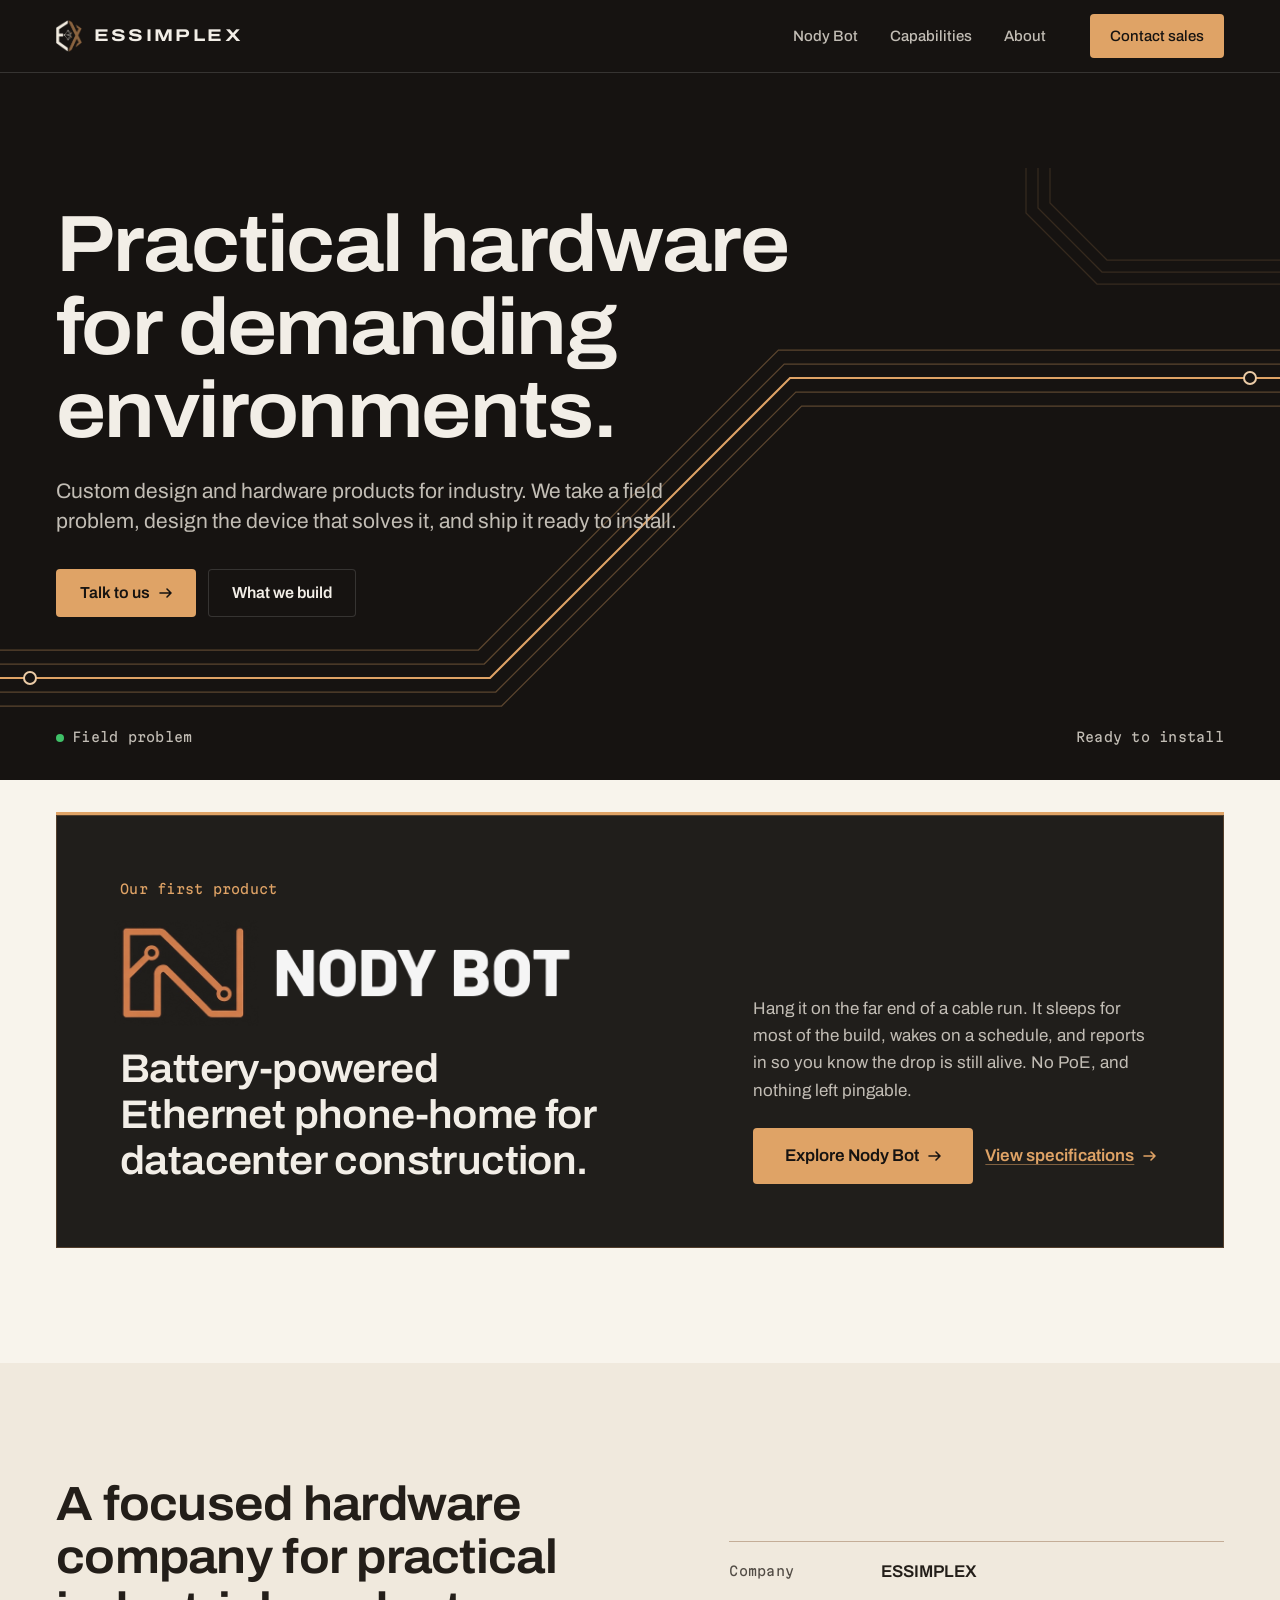
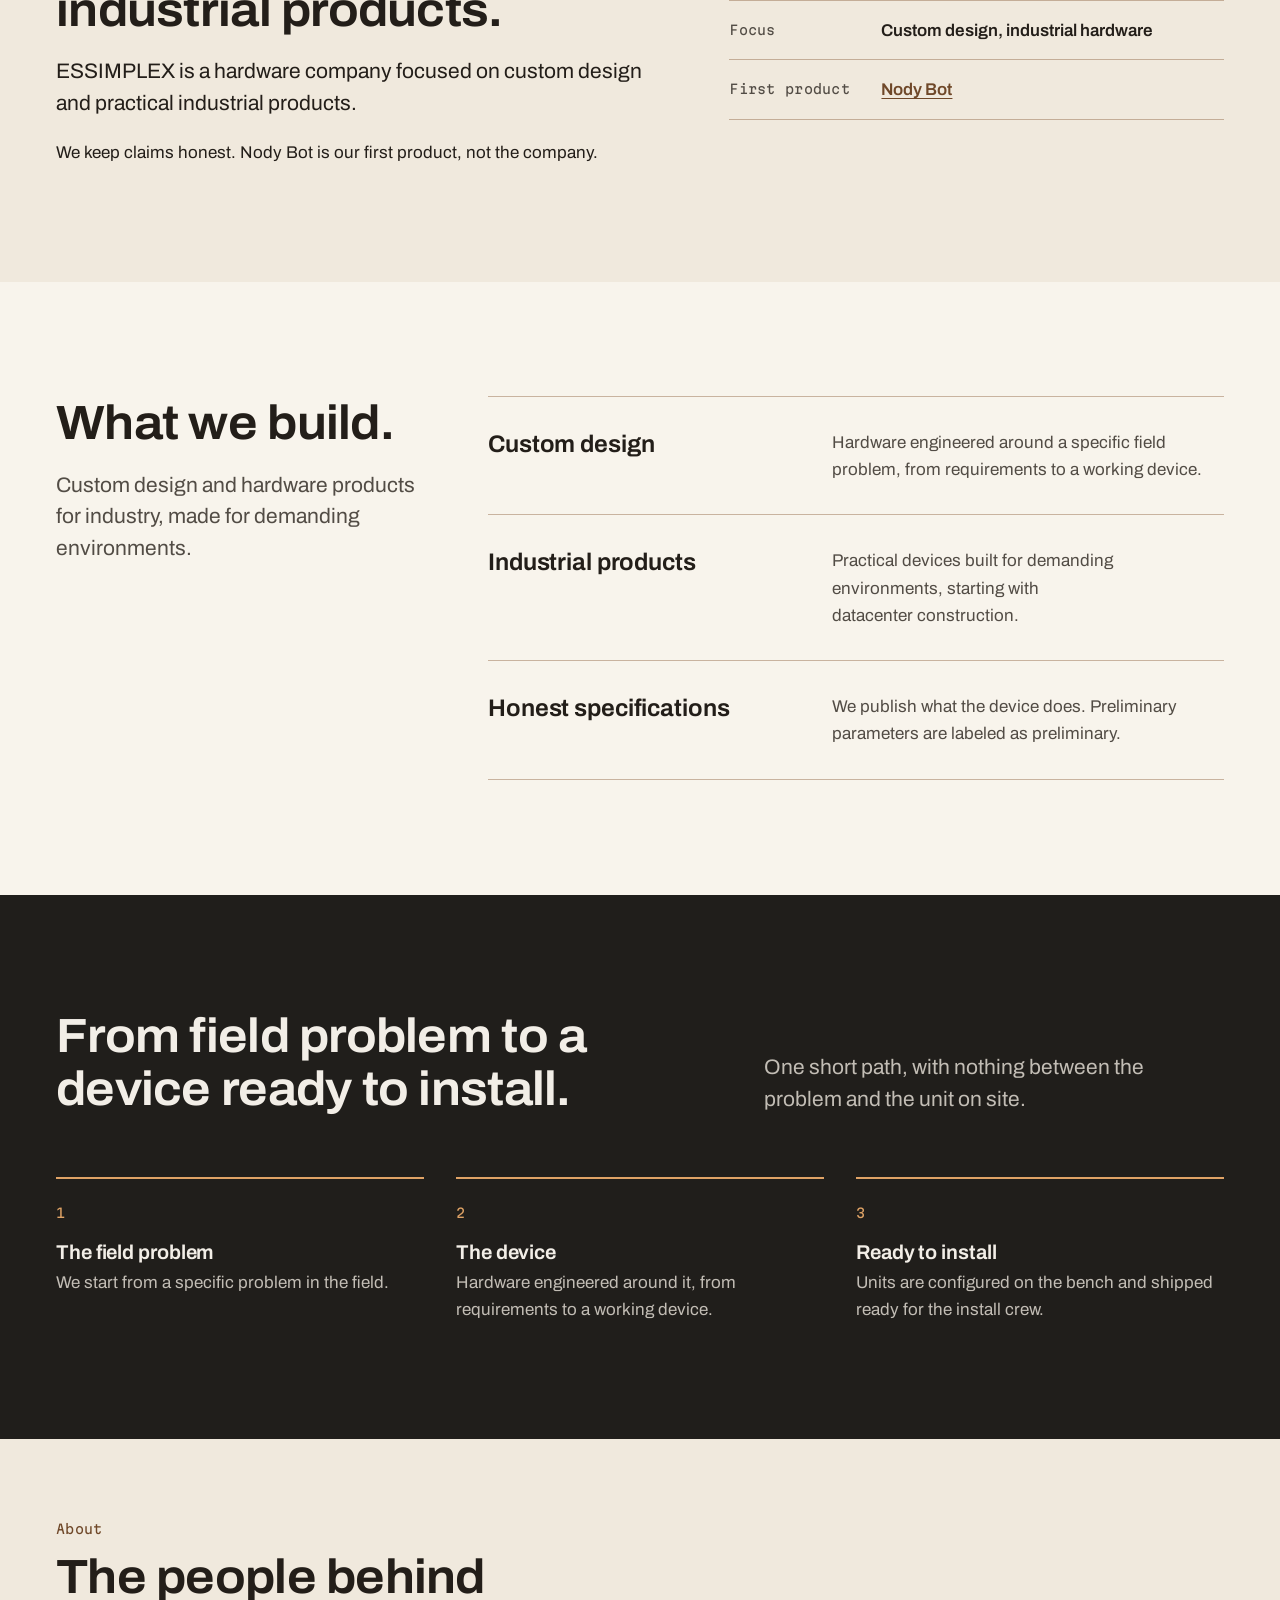
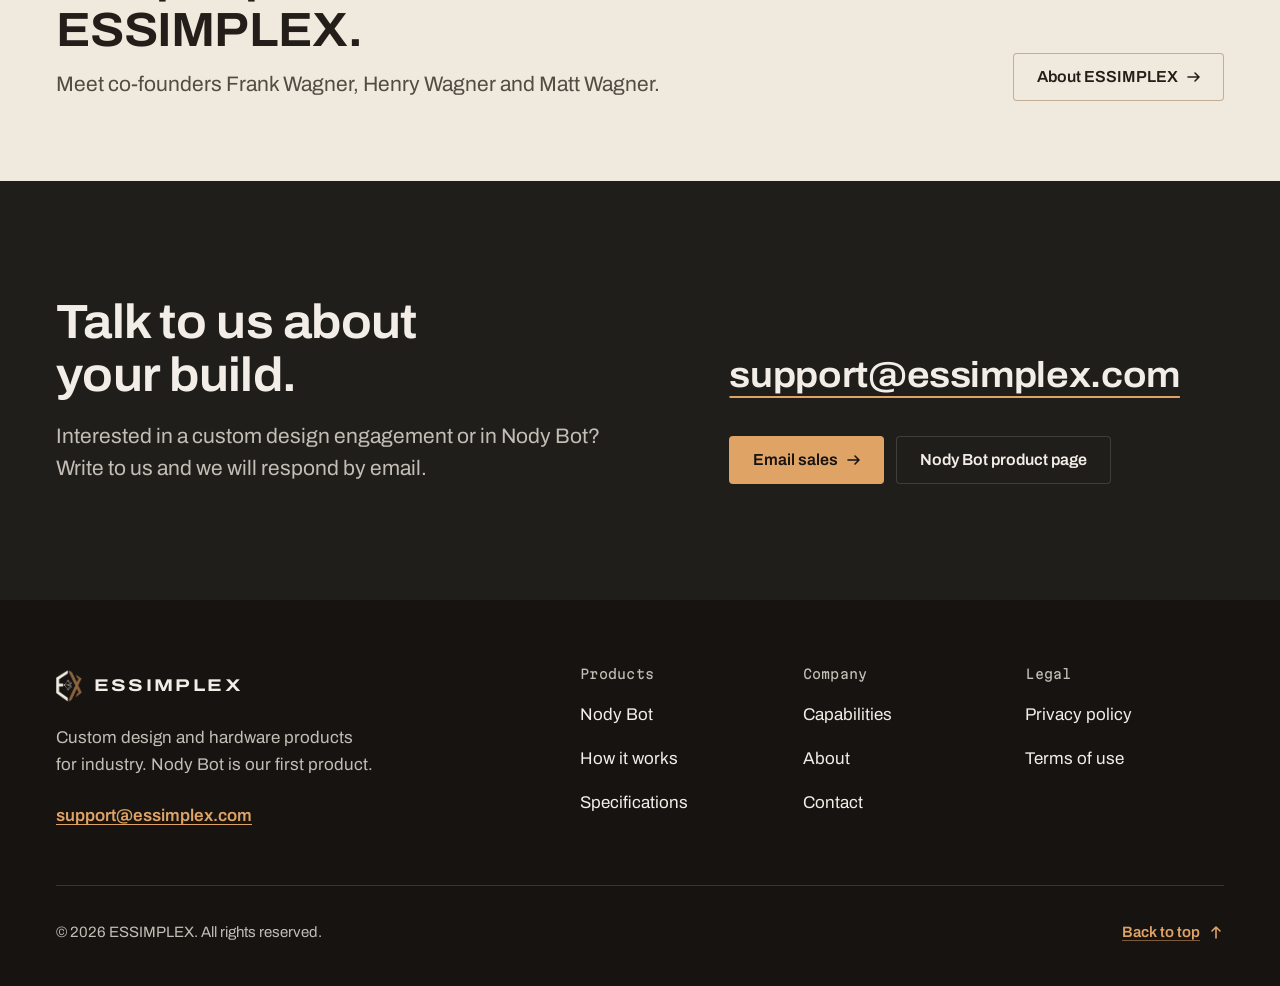
==== commit 3beb8751: "Add Matt Wagner as co-founder on About and home teaser" ====
--- a/index.html
+++ b/index.html
@@ -135,7 +135,7 @@
         <div class="teaser__copy">
           <p class="reading teaser__kicker">About</p>
           <h2 class="h2" id="people-heading">The people behind ESSIMPLEX.</h2>
-          <p class="lede muted">Meet co-founders Frank Wagner and Henry Wagner.</p>
+          <p class="lede muted">Meet co-founders Frank Wagner, Henry Wagner and Matt Wagner.</p>
         </div>
         <div class="teaser__action">
           <a class="btn btn--ghost" href="about.html">About ESSIMPLEX <svg class="ico-arrow" viewBox="0 0 16 16" aria-hidden="true" focusable="false"><path d="M2 8h11M9 4l4 4-4 4" fill="none" stroke="currentColor" stroke-width="1.6" stroke-linecap="round" stroke-linejoin="round"/></svg></a>
--- a/styles.css
+++ b/styles.css
@@ -514,19 +514,22 @@
 
 /* ---------- About ---------- */
 .about { padding-block: var(--s-12) var(--section); }
-.people { display: grid; gap: var(--s-12); max-width: 56rem; }
+.people { display: grid; gap: var(--s-12); max-width: 26rem; }
 .person { display: grid; align-content: start; gap: var(--s-2); }
 .person__photo { display: block; width: 100%; aspect-ratio: 4 / 5; object-fit: cover; margin-bottom: var(--s-4); background: var(--ink-900); }
 .person__photo--empty { position: relative; display: flex; align-items: center; justify-content: center; color: var(--copper-bright);
   box-shadow: inset 0 0 0 1px rgba(143, 100, 64, 0.55); }
 .person__photo--empty::before { content: ""; position: absolute; top: 12px; right: 12px; bottom: 12px; left: 12px; border: 1px solid rgba(143, 100, 64, 0.28); }
 .person__photo--empty svg { width: 28%; height: auto; fill: none; stroke: currentColor; stroke-width: 1.5; stroke-linecap: round; opacity: 0.55; }
-.person__name { font-size: var(--fs-h2); font-weight: 650; font-stretch: 106%; line-height: 1.1; letter-spacing: -0.015em; }
+.person__name { font-size: clamp(1.5rem, 0.95rem + 1.6vw, 2.5rem); font-weight: 650; font-stretch: 106%; line-height: 1.1; letter-spacing: -0.015em; }
 .person__title { color: var(--copper-ink); text-transform: uppercase; letter-spacing: 0.08em; }
 .person__intro { margin-top: var(--s-3); max-width: 36em; }
 @media (min-width: 700px) {
   .about { padding-top: var(--s-16); }
-  .people { grid-template-columns: repeat(2, minmax(0, 1fr)); gap: var(--s-12); }
+  .people { grid-template-columns: repeat(3, minmax(0, 1fr)); gap: var(--s-6); max-width: none; }
+}
+@media (min-width: 1100px) {
+  .people { gap: var(--s-10); }
 }
 @supports not (aspect-ratio: 1) { .person__photo { height: 0; padding-top: 125%; } .person__photo--empty svg { position: absolute; top: 50%; left: 50%; transform: translate(-50%, -50%); } }
 
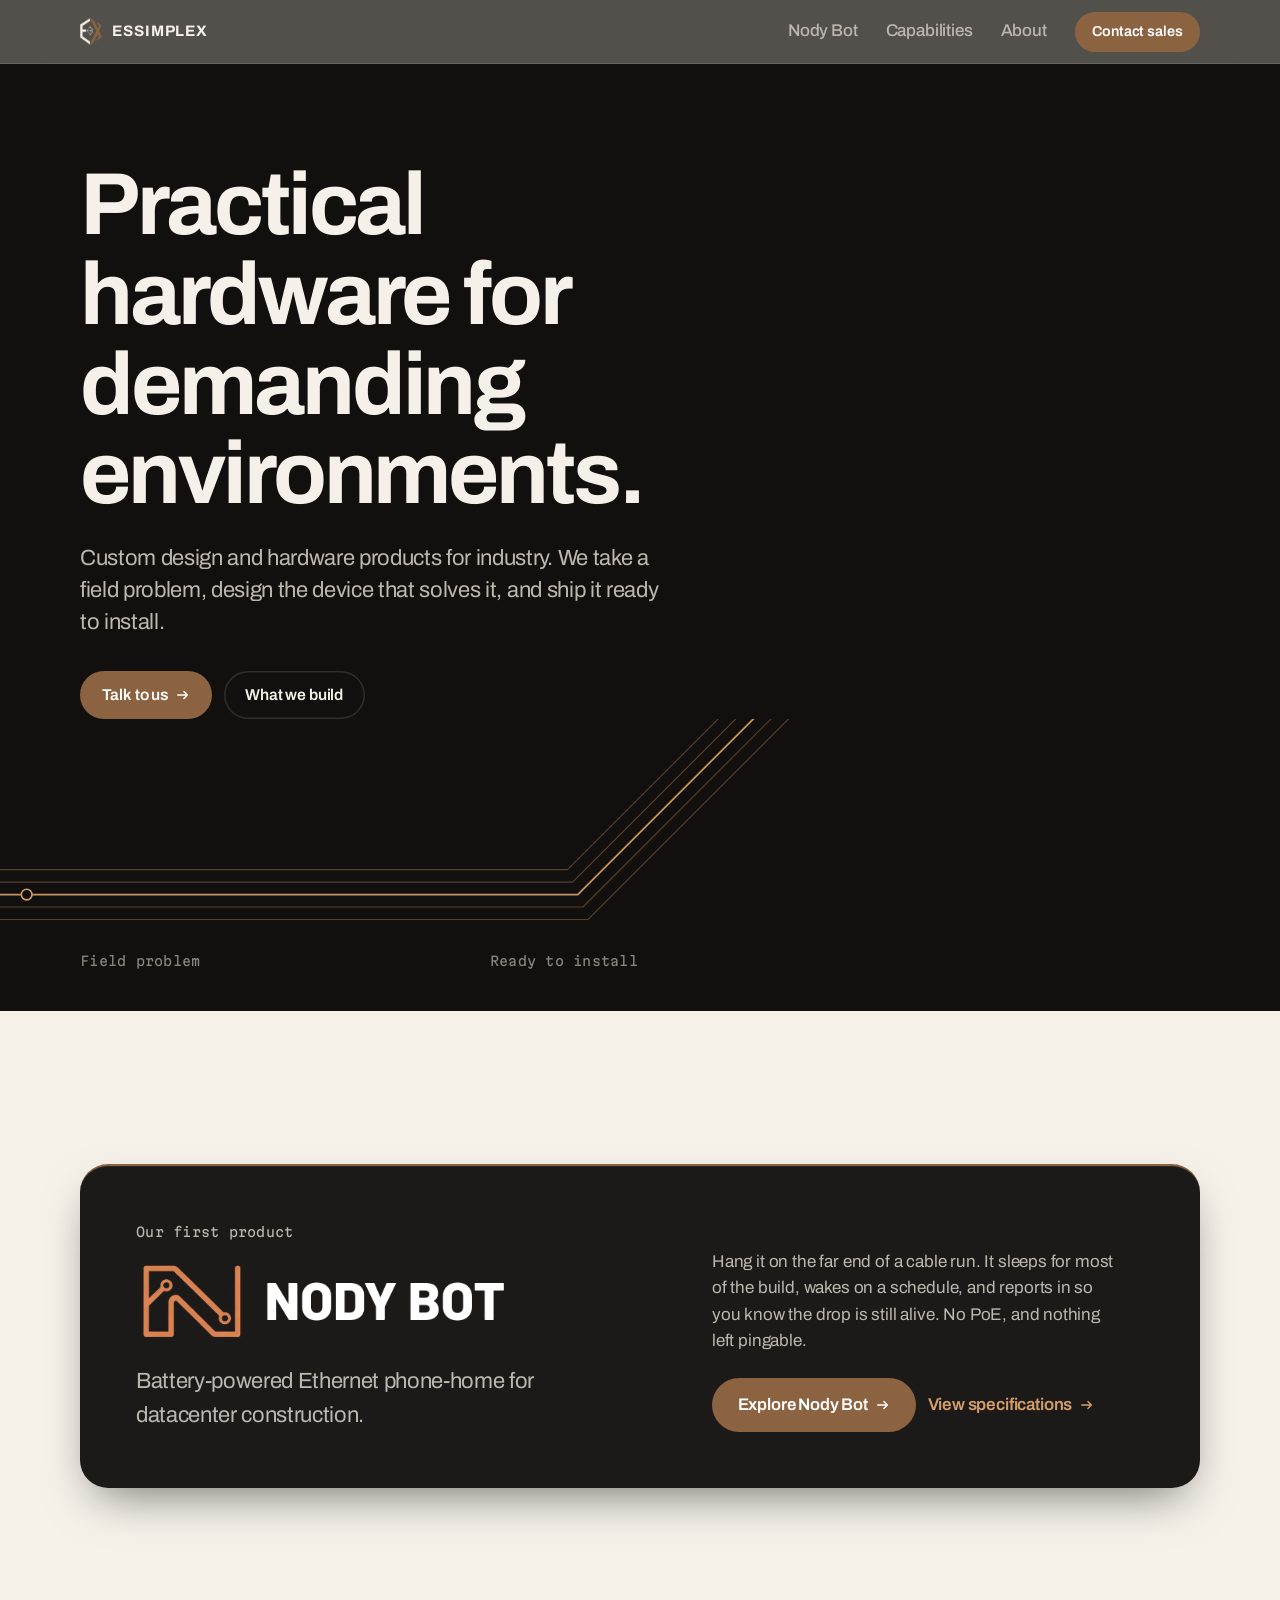
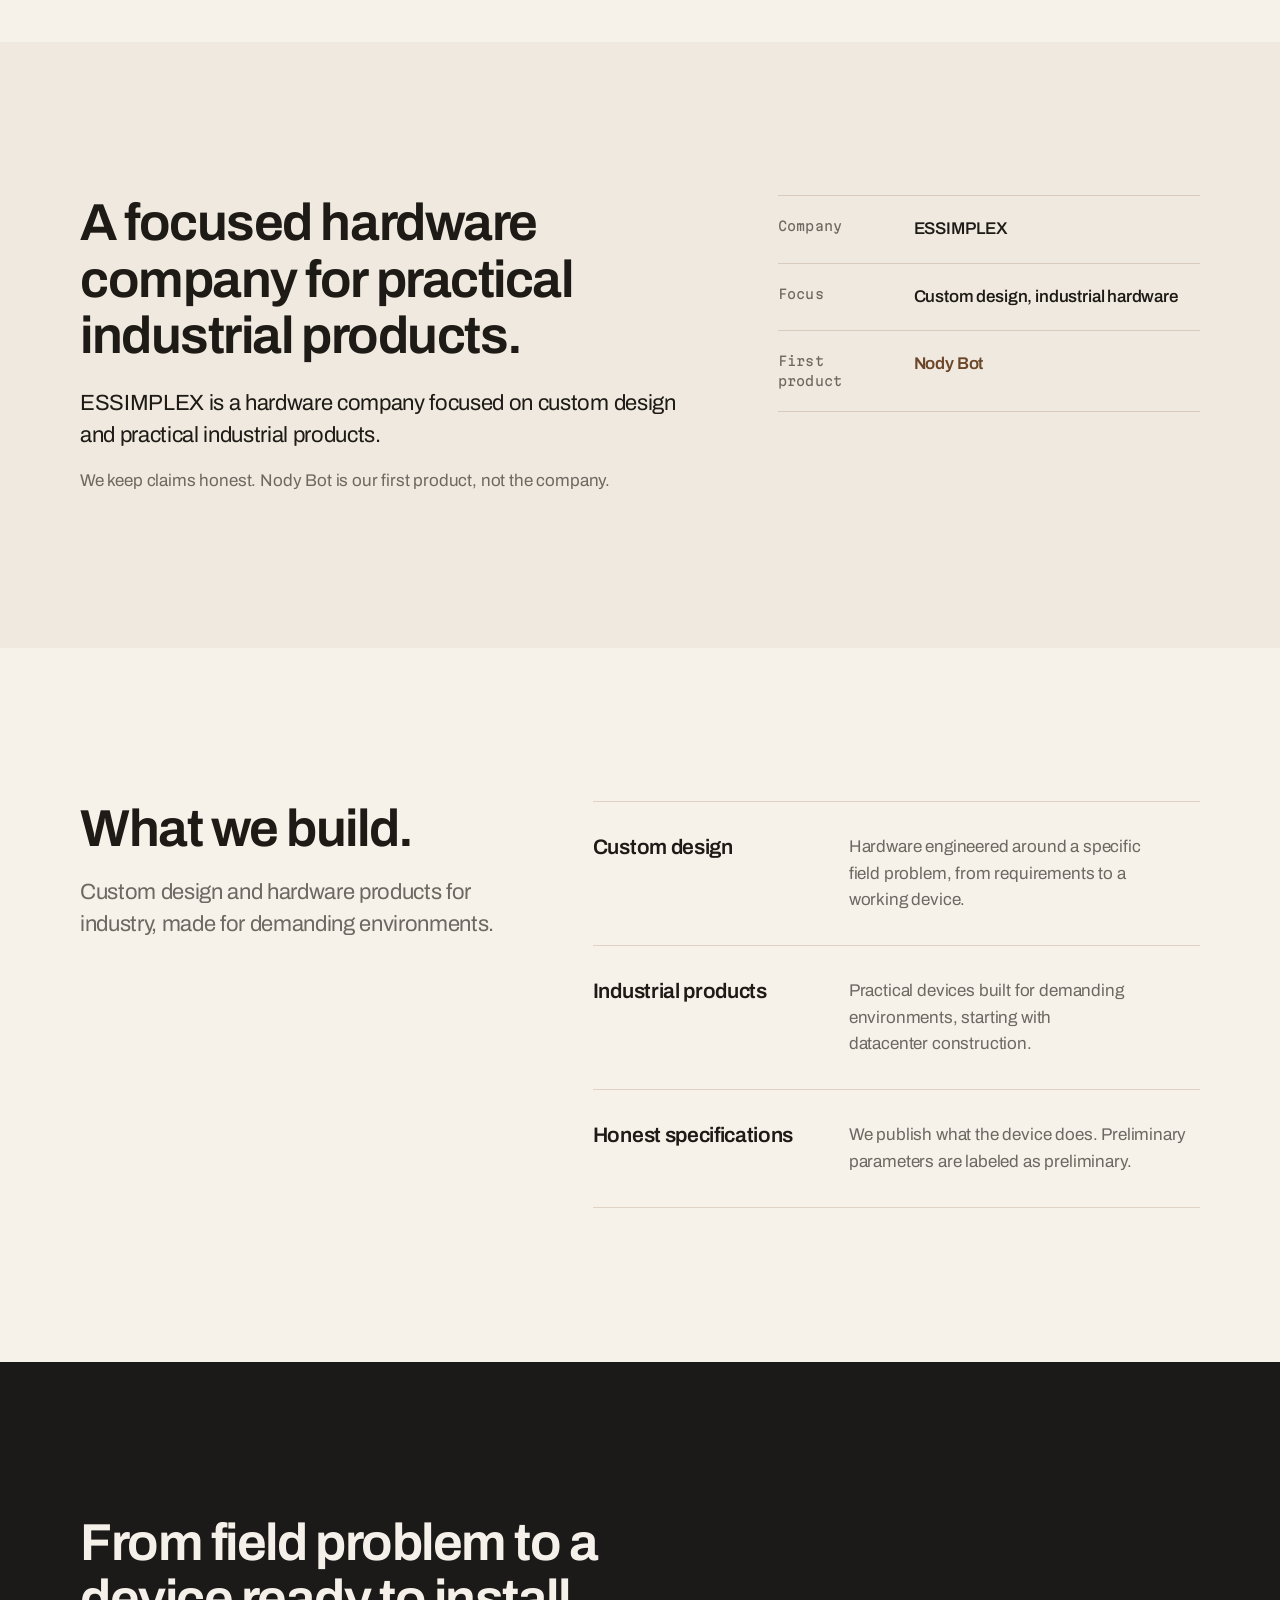
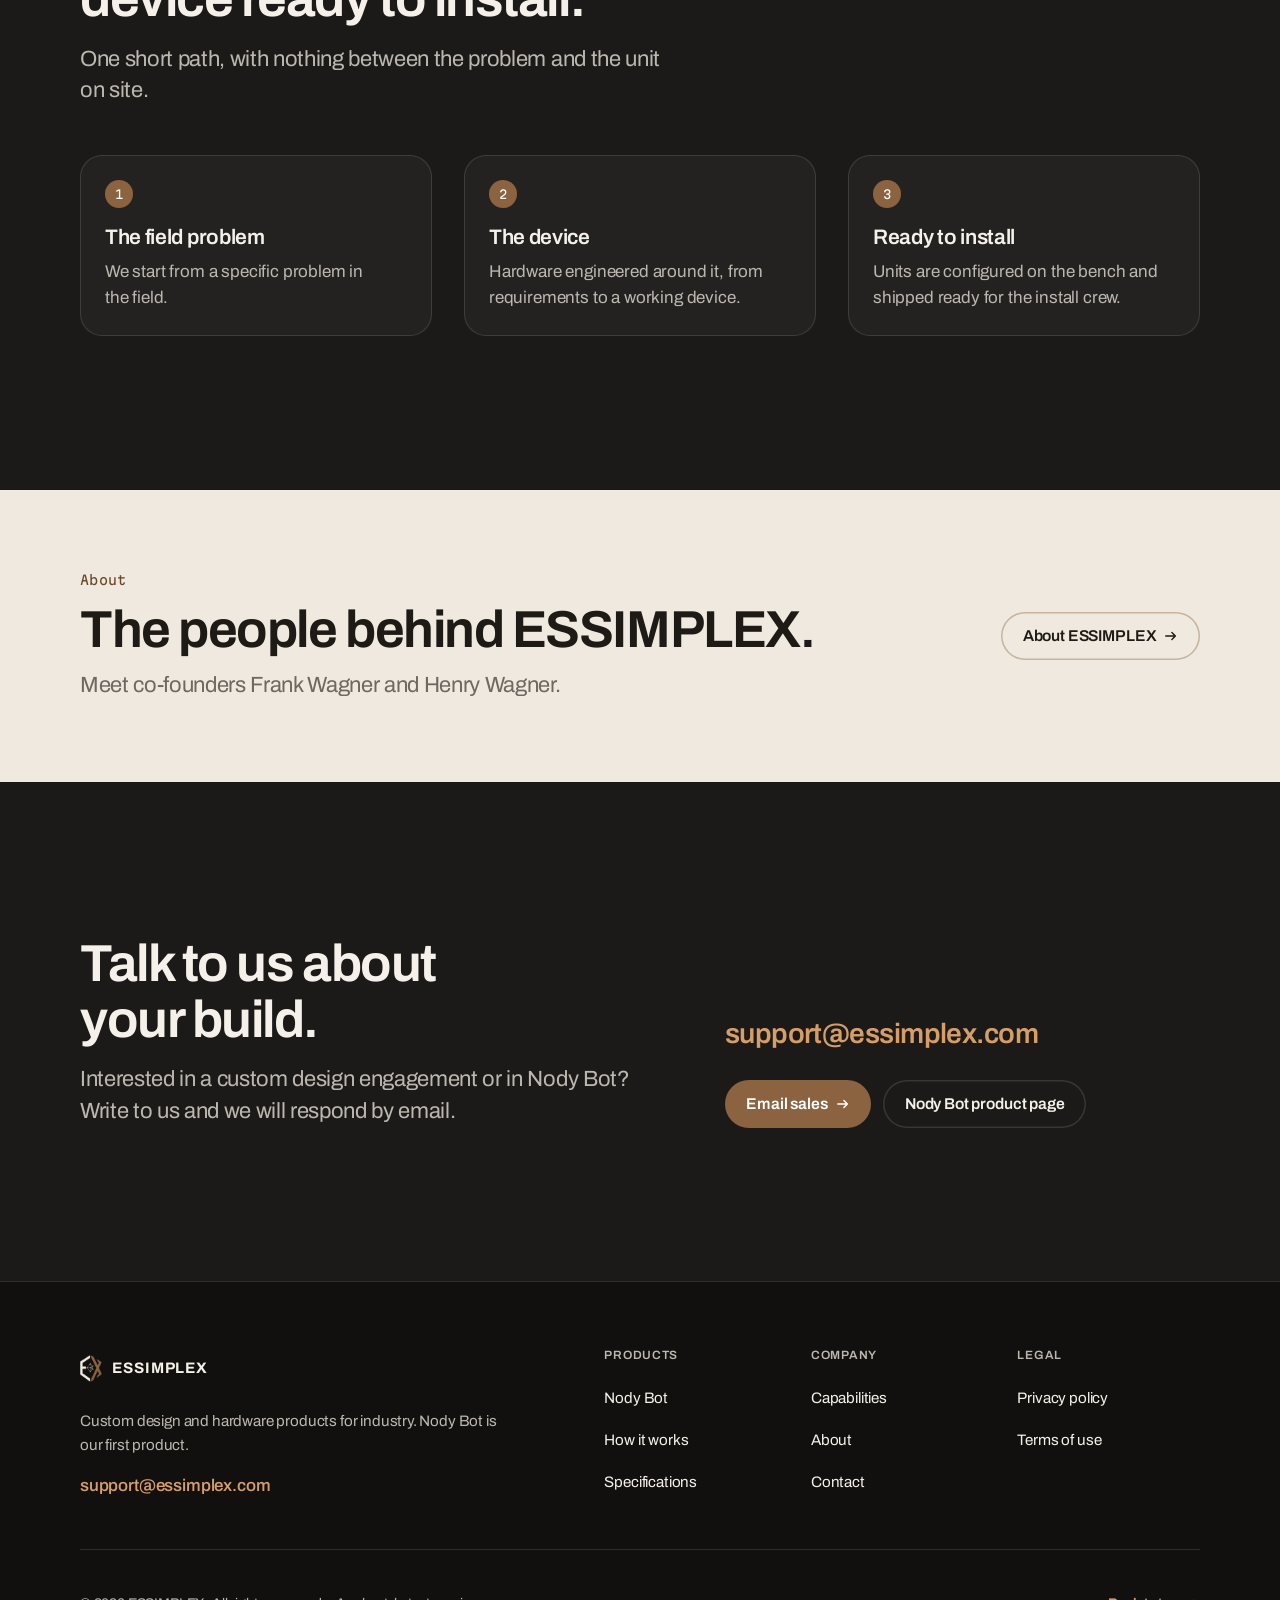
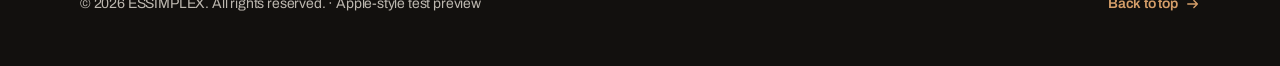
==== commit f7788c00: "Publish Apple-style redesign: even menu icon, Frank and Henry About, cache v=20261030b" ====
--- a/index.html
+++ b/index.html
@@ -6,29 +6,15 @@
   <title>ESSIMPLEX | Custom design and hardware products for industry</title>
   <meta name="description" content="ESSIMPLEX designs and builds practical hardware for demanding environments: custom design and hardware products for industry, starting with Nody Bot." />
   <link rel="canonical" href="https://essimplex.com/" />
-  <meta property="og:type" content="website" />
-  <meta property="og:site_name" content="ESSIMPLEX" />
-  <meta property="og:title" content="ESSIMPLEX | Custom design and hardware products for industry" />
-  <meta property="og:description" content="ESSIMPLEX designs and builds practical hardware for demanding environments: custom design and hardware products for industry, starting with Nody Bot." />
-  <meta property="og:url" content="https://essimplex.com/" />
-  <meta property="og:image" content="https://essimplex.com/assets/essimplex-og.png" />
-  <meta property="og:image:width" content="1200" />
-  <meta property="og:image:height" content="630" />
-  <meta property="og:image:alt" content="ESSIMPLEX logo" />
-  <meta name="twitter:card" content="summary_large_image" />
-  <meta name="twitter:title" content="ESSIMPLEX | Custom design and hardware products for industry" />
-  <meta name="twitter:description" content="ESSIMPLEX designs and builds practical hardware for demanding environments: custom design and hardware products for industry, starting with Nody Bot." />
-  <meta name="twitter:image" content="https://essimplex.com/assets/essimplex-og.png" />
-  <meta name="theme-color" content="#1E1E20" />
+  <meta name="theme-color" content="#121110" />
   <link rel="icon" href="assets/favicon-32.png" type="image/png" sizes="32x32" />
   <link rel="icon" href="assets/favicon-16.png" type="image/png" sizes="16x16" />
-  <link rel="icon" href="assets/icon-192.png" type="image/png" sizes="192x192" />
   <link rel="apple-touch-icon" href="assets/apple-touch-icon.png" sizes="180x180" />
   <link rel="preload" href="assets/fonts/archivo-var.woff2" as="font" type="font/woff2" crossorigin />
   <link rel="preload" href="assets/fonts/martian-mono.woff2" as="font" type="font/woff2" crossorigin />
-  <link rel="stylesheet" href="styles.css" />
+  <link rel="stylesheet" href="styles.css?v=20261030b" />
   <script>document.documentElement.className = document.documentElement.className.replace("no-js", "js");</script>
-  <script src="app.js" defer></script>
+  <script src="app.js?v=20261030b" defer></script>
 </head>
 <body class="page-home">
   <a class="skip-link" href="#main">Skip to content</a>
@@ -91,7 +77,7 @@
       <div class="wrap split">
         <div class="split__copy">
           <h2 class="h2" id="about-heading">A focused hardware company for practical industrial products.</h2>
-          <p class="lede">ESSIMPLEX is a hardware company focused on custom design and practical industrial products.</p>
+          <p class="lede" style="color:var(--text)">ESSIMPLEX is a hardware company focused on custom design and practical industrial products.</p>
           <p>We keep claims honest. Nody Bot is our first product, not the company.</p>
         </div>
         <dl class="facts">
@@ -135,7 +121,7 @@
         <div class="teaser__copy">
           <p class="reading teaser__kicker">About</p>
           <h2 class="h2" id="people-heading">The people behind ESSIMPLEX.</h2>
-          <p class="lede muted">Meet co-founders Frank Wagner, Henry Wagner and Matt Wagner.</p>
+          <p class="lede muted">Meet co-founders Frank Wagner and Henry Wagner.</p>
         </div>
         <div class="teaser__action">
           <a class="btn btn--ghost" href="about.html">About ESSIMPLEX <svg class="ico-arrow" viewBox="0 0 16 16" aria-hidden="true" focusable="false"><path d="M2 8h11M9 4l4 4-4 4" fill="none" stroke="currentColor" stroke-width="1.6" stroke-linecap="round" stroke-linejoin="round"/></svg></a>
@@ -198,10 +184,10 @@
         </div>
       </div>
       <div class="footer__bottom">
-        <p>&copy; 2026 ESSIMPLEX. All rights reserved.</p>
-        <a class="text-link" href="#main">Back to top <svg class="ico-arrow" viewBox="0 0 16 16" aria-hidden="true" focusable="false" style="transform:rotate(-90deg)"><path d="M2 8h11M9 4l4 4-4 4" fill="none" stroke="currentColor" stroke-width="1.6" stroke-linecap="round" stroke-linejoin="round"/></svg></a>
+        <p>&copy; 2026 ESSIMPLEX. All rights reserved. · Apple-style test preview</p>
+        <a class="text-link" href="#main">Back to top <svg class="ico-arrow" viewBox="0 0 16 16" aria-hidden="true" focusable="false"><path d="M2 8h11M9 4l4 4-4 4" fill="none" stroke="currentColor" stroke-width="1.6" stroke-linecap="round" stroke-linejoin="round"/></svg></a>
       </div>
     </div>
   </footer>
 </body>
-</html>
+</html>
--- a/styles.css
+++ b/styles.css
@@ -1,8 +1,7 @@
-/* ==========================================================================
-   ESSIMPLEX design system (see DESIGN.md)
-   Archivo (variable: weight + width) for display, headings and body.
-   Martian Mono only for readings. Charcoal, warm off-white, one copper accent.
-   ========================================================================== */
+/* ESSIMPLEX Apple-test design system
+   Skills: apple-design + web-design-excellence
+   Thesis: product-page calm — large type, warm stone canvas, deep charcoal,
+   copper as the single accent; the circuit wire is the one authored motion. */
 
 @font-face {
   font-family: "Archivo";
@@ -19,577 +18,814 @@
   font-style: normal;
   font-display: swap;
 }
-/* Metric-leaning fallbacks so the swap does not shift layout much */
-@font-face { font-family: "Archivo Fallback"; src: local("Arial"); size-adjust: 97%; ascent-override: 92%; descent-override: 23%; line-gap-override: 0%; }
 
 :root {
-  /* color roles */
-  --ink-950: #161311;
-  --ink-900: #201E1B;
-  --ink-800: #302D2A;
-  --ink-600: #59544F;
-  --paper: #F8F4EC;
-  --paper-2: #F0E9DD;
-  --paper-3: #E2D9CC;
-  --copper: #8F6440;          /* ~#8B6440 base */
-  --copper-ink: #6F4829;       /* text and links on paper */
-  --copper-bright: #DFA366;   /* lines, fills and text on charcoal */
-  --copper-soft: #EACBA6;
-  --status: #3FC168;          /* the one green: 8px dot */
-
-  --text: #231E19;
-  --text-2: #524C45;
-  --on-dark: #F2EEE7;
-  --on-dark-2: #C2BDB5;
-  --rule-paper: rgba(143, 100, 64, 0.45);
-  --rule-paper-soft: rgba(143, 100, 64, 0.22);
-  --rule-dark: rgba(255, 255, 255, 0.14);
-
-  /* type */
-  --font: "Archivo", "Archivo Fallback", system-ui, sans-serif;
+  /* Palette — warm neutrals + charcoal + copper #8B6440 */
+  --canvas: #F7F3ED;
+  --surface: #FFFCF7;
+  --surface-2: #EFE9E0;
+  --charcoal: #121110;
+  --charcoal-2: #1C1A18;
+  --charcoal-3: #2A2724;
+  --copper: #8B6440;
+  --copper-ink: #6A472C;
+  --copper-bright: #C99468;
+  --copper-soft: #E8C9A8;
+  --status: #34C759; /* tiny status dot only */
+  --text: #1A1714;
+  --text-2: #6E675F;
+  --on-dark: #F5F1EB;
+  --on-dark-2: #B8B0A6;
+  --rule: rgba(139, 100, 64, 0.22);
+  --rule-strong: rgba(139, 100, 64, 0.4);
+  --rule-dark: rgba(255, 255, 255, 0.12);
+
+  --font: -apple-system, BlinkMacSystemFont, "SF Pro Display", "SF Pro Text",
+          "Archivo", "Segoe UI", system-ui, sans-serif;
   --mono: "Martian Mono", ui-monospace, "SF Mono", Menlo, Consolas, monospace;
+
   --fs-label: 0.8125rem;
   --fs-small: 0.9375rem;
   --fs-body: 1.0625rem;
-  --fs-lede: clamp(1.125rem, 1.02rem + 0.5vw, 1.3125rem);
-  --fs-h3: 1.25rem;
-  --fs-h2: clamp(1.875rem, 1.3rem + 2.5vw, 3rem);
-  --fs-display: clamp(2.5rem, 1.55rem + 4.3vw, 5.25rem);
-
-  /* spacing, 4px base */
+  --fs-lede: clamp(1.1875rem, 1.05rem + 0.55vw, 1.375rem);
+  --fs-h3: 1.3125rem;
+  --fs-h2: clamp(2rem, 1.35rem + 2.8vw, 3.25rem);
+  --fs-display: clamp(2.75rem, 1.6rem + 5.2vw, 5.5rem);
+
   --s-1: 4px; --s-2: 8px; --s-3: 12px; --s-4: 16px; --s-5: 20px; --s-6: 24px;
-  --s-8: 32px; --s-10: 40px; --s-12: 48px; --s-16: 64px; --s-20: 80px; --s-24: 96px; --s-32: 128px;
-  --section: clamp(64px, 9vw, 128px);
-  --gutter: clamp(20px, 5vw, 56px);
-  --wrap: 1200px;
-  --header-h: 64px;
-  --radius-sm: 2px;
-  --radius: 4px;
-  --radius-lg: 6px;
-
-  /* motion */
-  --duration-micro: 80ms; --duration-quick: 150ms; --duration-fast: 250ms;
-  --duration-medium: 350ms; --duration-very-slow: 500ms; --duration-trace: 1400ms;
-  --ease-smooth-out: cubic-bezier(0.22, 1, 0.36, 1);
-
-  /* shadows: ring + soft drop, layered */
-  --shadow-plate: 0 0 0 1px rgba(0, 0, 0, 0.07), 0 1px 2px -1px rgba(0, 0, 0, 0.08), 0 8px 24px -8px rgba(57, 42, 30, 0.16);
-  --shadow-plate-dark: 0 0 0 1px rgba(255, 255, 255, 0.1), 0 12px 32px -12px rgba(0, 0, 0, 0.5);
+  --s-8: 32px; --s-10: 40px; --s-12: 48px; --s-16: 64px; --s-20: 80px;
+  --s-24: 96px; --s-32: 128px; --s-40: 160px;
+  --section: clamp(80px, 12vw, 160px);
+  --gutter: clamp(20px, 5vw, 48px);
+  --wrap: 1120px;
+  --header-h: 56px;
+
+  --radius-sm: 8px;
+  --radius: 14px;
+  --radius-lg: 22px;
+  --radius-xl: 28px;
+
+  --duration-micro: 80ms;
+  --duration-quick: 150ms;
+  --duration-fast: 250ms;
+  --duration-medium: 350ms;
+  --ease: cubic-bezier(0.22, 1, 0.36, 1);
+  --ease-out: cubic-bezier(0.16, 1, 0.3, 1);
+
+  --shadow-soft: 0 1px 2px rgba(26, 23, 20, 0.04), 0 8px 24px -8px rgba(26, 23, 20, 0.1);
+  --shadow-lift: 0 1px 2px rgba(26, 23, 20, 0.05), 0 16px 40px -12px rgba(26, 23, 20, 0.16);
+  --shadow-dark: 0 1px 0 rgba(255,255,255,0.06) inset, 0 20px 48px -16px rgba(0,0,0,0.55);
 
   --focus: var(--copper-ink);
   color-scheme: light;
 }
-/* Hex/rgba values above are the fallback; browsers that understand oklch() get the originals below. */
+
 @supports (color: oklch(0 0 0)) {
   :root {
-  --ink-950: oklch(0.19 0.006 70);
-  --ink-900: oklch(0.235 0.007 70);
-  --ink-800: oklch(0.30 0.008 70);
-  --ink-600: oklch(0.45 0.01 70);
-  --paper: oklch(0.968 0.012 82);
-  --paper-2: oklch(0.935 0.017 80);
-  --paper-3: oklch(0.89 0.02 78);
-  --copper: oklch(0.54 0.075 60);          /* ~#8B6440 base */
-  --copper-ink: oklch(0.44 0.07 58);       /* text and links on paper */
-  --copper-bright: oklch(0.76 0.105 66);   /* lines, fills and text on charcoal */
-  --copper-soft: oklch(0.86 0.06 72);
-  --status: oklch(0.72 0.17 150);          /* the one green: 8px dot */
-  --text: oklch(0.24 0.012 70);
-  --text-2: oklch(0.42 0.014 70);
-  --on-dark: oklch(0.95 0.01 82);
-  --on-dark-2: oklch(0.80 0.012 78);
-  --rule-paper: oklch(0.54 0.075 60 / 0.45);
-  --rule-paper-soft: oklch(0.54 0.075 60 / 0.22);
-  --rule-dark: oklch(1 0 0 / 0.14);
-  --shadow-plate: 0 0 0 1px oklch(0 0 0 / .07), 0 1px 2px -1px oklch(0 0 0 / .08), 0 8px 24px -8px oklch(0.3 0.03 60 / .16);
-  --shadow-plate-dark: 0 0 0 1px oklch(1 0 0 / .1), 0 12px 32px -12px oklch(0 0 0 / .5);
+    --canvas: oklch(0.962 0.012 82);
+    --surface: oklch(0.99 0.006 85);
+    --surface-2: oklch(0.935 0.015 80);
+    --charcoal: oklch(0.175 0.005 70);
+    --charcoal-2: oklch(0.22 0.006 70);
+    --charcoal-3: oklch(0.28 0.008 70);
+    --copper: oklch(0.535 0.072 60);
+    --copper-ink: oklch(0.43 0.068 58);
+    --copper-bright: oklch(0.74 0.095 65);
+    --copper-soft: oklch(0.86 0.055 72);
+    --status: oklch(0.72 0.17 150);
+    --text: oklch(0.22 0.01 70);
+    --text-2: oklch(0.52 0.012 70);
+    --on-dark: oklch(0.96 0.01 82);
+    --on-dark-2: oklch(0.78 0.012 78);
   }
 }
-@media (min-width: 900px) { :root { --header-h: 72px; } }
-
-/* ---------- Base ---------- */
+
+@media (min-width: 900px) { :root { --header-h: 64px; } }
+
 *, *::before, *::after { box-sizing: border-box; }
-html { -webkit-text-size-adjust: 100%; text-size-adjust: 100%; scroll-padding-top: calc(var(--header-h) + 16px); background: var(--ink-950); }
-@media (prefers-reduced-motion: no-preference) { html { scroll-behavior: smooth; } }
+html {
+  -webkit-text-size-adjust: 100%;
+  text-size-adjust: 100%;
+  scroll-padding-top: calc(var(--header-h) + 16px);
+  background: var(--charcoal);
+}
+@media (prefers-reduced-motion: no-preference) {
+  html { scroll-behavior: smooth; }
+}
 body {
   margin: 0;
   font-family: var(--font);
   font-size: var(--fs-body);
-  line-height: 1.6;
+  line-height: 1.55;
+  letter-spacing: -0.01em;
   color: var(--text);
-  background: var(--paper);
+  background: var(--canvas);
   -webkit-font-smoothing: antialiased;
   -moz-osx-font-smoothing: grayscale;
   overflow-wrap: break-word;
   caret-color: var(--copper);
-  accent-color: var(--copper);
 }
 img, svg { display: block; max-width: 100%; }
 h1, h2, h3, p, ul, ol, dl, dd, figure { margin: 0; }
 ul[role="list"], ol[role="list"] { list-style: none; padding: 0; }
 a { color: inherit; text-underline-offset: 0.2em; text-decoration-thickness: 1px; }
-::selection { background: var(--copper-bright); color: var(--ink-950); }
-:focus-visible { outline: 2px solid var(--focus); outline-offset: 3px; border-radius: var(--radius-sm); }
-.on-dark { --focus: var(--copper-bright); }
-html { scrollbar-color: var(--copper) var(--ink-950); }
-
-.wrap { width: 100%; max-width: calc(var(--wrap) + 2 * var(--gutter)); margin-inline: auto; padding-inline: var(--gutter); }
-.visually-hidden { position: absolute !important; width: 1px; height: 1px; padding: 0; margin: -1px; overflow: hidden; clip: rect(0 0 0 0); white-space: nowrap; border: 0; }
+::selection { background: var(--copper-bright); color: var(--charcoal); }
+:focus-visible {
+  outline: 2px solid var(--focus);
+  outline-offset: 3px;
+  border-radius: var(--radius-sm);
+}
+html { scrollbar-color: var(--copper) var(--charcoal); }
+
+.wrap {
+  width: 100%;
+  max-width: calc(var(--wrap) + 2 * var(--gutter));
+  margin-inline: auto;
+  padding-inline: var(--gutter);
+}
 .skip-link {
   position: absolute; left: var(--s-4); top: var(--s-3); z-index: 100;
-  padding: var(--s-3) var(--s-4); min-height: 44px; display: inline-flex; align-items: center;
-  border-radius: var(--radius); background: var(--copper-bright); color: var(--ink-950); font-weight: 600; text-decoration: none;
+  padding: var(--s-3) var(--s-4); min-height: 44px;
+  display: inline-flex; align-items: center;
+  border-radius: var(--radius); background: var(--copper-bright);
+  color: var(--charcoal); font-weight: 600; text-decoration: none;
   transform: translateY(-200%);
 }
 .skip-link:focus { transform: none; }
 
-/* ---------- Grounds ---------- */
-.ground-dark { background: var(--ink-950); color: var(--on-dark); --focus: var(--copper-bright); }
-.ground-dark-2 { background: var(--ink-900); color: var(--on-dark); --focus: var(--copper-bright); }
-.ground-paper { background: var(--paper); }
-.ground-paper-2 { background: var(--paper-2); }
-
-/* ---------- Type roles ---------- */
+/* Grounds */
+.ground-dark { background: var(--charcoal); color: var(--on-dark); --focus: var(--copper-bright); }
+.ground-dark-2 { background: var(--charcoal-2); color: var(--on-dark); --focus: var(--copper-bright); }
+.ground-paper { background: var(--canvas); }
+.ground-paper-2 { background: var(--surface-2); }
+.ground-surface { background: var(--surface); }
+
+/* Type */
 .display {
   font-size: var(--fs-display);
+  font-weight: 700;
+  line-height: 1.02;
+  letter-spacing: -0.035em;
+  text-wrap: balance;
+}
+.h2 {
+  font-size: var(--fs-h2);
   font-weight: 650;
-  font-stretch: 108%;
-  line-height: 1.04;
-  letter-spacing: -0.02em;
+  line-height: 1.08;
+  letter-spacing: -0.028em;
   text-wrap: balance;
 }
-.h2 { font-size: var(--fs-h2); font-weight: 650; font-stretch: 106%; line-height: 1.1; letter-spacing: -0.015em; text-wrap: balance; }
-.h3 { font-size: var(--fs-h3); font-weight: 650; line-height: 1.25; letter-spacing: -0.005em; }
-.lede { font-size: var(--fs-lede); line-height: 1.5; text-wrap: pretty; max-width: 40em; }
-p { text-wrap: pretty; max-width: 68ch; }
+.h3 {
+  font-size: var(--fs-h3);
+  font-weight: 600;
+  line-height: 1.25;
+  letter-spacing: -0.015em;
+}
+.lede {
+  font-size: var(--fs-lede);
+  line-height: 1.45;
+  letter-spacing: -0.015em;
+  text-wrap: pretty;
+  max-width: 36em;
+  color: var(--text-2);
+}
+.ground-dark .lede, .ground-dark-2 .lede { color: var(--on-dark-2); }
+p { text-wrap: pretty; max-width: 62ch; color: var(--text-2); }
+.ground-dark p, .ground-dark-2 p { color: var(--on-dark-2); }
 .muted { color: var(--text-2); }
 .ground-dark .muted, .ground-dark-2 .muted { color: var(--on-dark-2); }
-.reading { font-family: var(--mono); font-size: var(--fs-label); letter-spacing: 0.02em; font-variant-numeric: tabular-nums; }
+.reading {
+  font-family: var(--mono);
+  font-size: var(--fs-label);
+  letter-spacing: 0.02em;
+  font-variant-numeric: tabular-nums;
+}
 
 .text-link {
   display: inline-flex; align-items: center; gap: var(--s-2); min-height: 44px;
-  font-weight: 600; color: var(--copper-ink); text-decoration: underline; text-decoration-color: var(--rule-paper);
-  transition-property: color, text-decoration-color; transition-duration: var(--duration-quick); transition-timing-function: var(--ease-smooth-out);
-}
-.text-link:hover { color: var(--ink-950); text-decoration-color: currentColor; }
-.ground-dark .text-link, .ground-dark-2 .text-link { color: var(--copper-bright); text-decoration-color: rgba(223, 163, 102, 0.5); text-decoration-color: oklch(0.76 0.105 66 / .5); }
+  font-weight: 600; color: var(--copper-ink); text-decoration: none;
+  transition: color var(--duration-quick) var(--ease);
+}
+.text-link:hover { color: var(--charcoal); }
+.ground-dark .text-link, .ground-dark-2 .text-link { color: var(--copper-bright); }
 .ground-dark .text-link:hover, .ground-dark-2 .text-link:hover { color: var(--on-dark); }
-.ico-arrow { width: 16px; height: 16px; flex: none; transition: transform var(--duration-quick) var(--ease-smooth-out); }
-a:hover > .ico-arrow, a:hover .ico-arrow { transform: translateX(3px); }
-
-/* ---------- Buttons ---------- */
-.actions { display: flex; flex-wrap: wrap; gap: var(--s-3); }
+.ico-arrow {
+  width: 14px; height: 14px; flex: none;
+  transition: transform var(--duration-quick) var(--ease);
+}
+a:hover > .ico-arrow { transform: translateX(3px); }
+
+/* Buttons — Apple press feedback */
+.actions { display: flex; flex-wrap: wrap; gap: var(--s-3); align-items: center; }
 .btn {
   display: inline-flex; align-items: center; justify-content: center; gap: var(--s-2);
-  min-height: 48px; padding: 0 var(--s-6);
-  border-radius: var(--radius); border: 0;
-  font: 600 1rem/1 var(--font); text-decoration: none; cursor: pointer;
-  background: var(--ink-950); color: var(--on-dark);
-  transition-property: background-color, color, transform, box-shadow;
-  transition-duration: var(--duration-quick); transition-timing-function: ease-out;
-}
-.btn:active { transform: scale(0.96); }
-.btn:hover { background: var(--copper-ink); }
-.btn--primary { background: var(--copper-bright); color: var(--ink-950); }
-.btn--primary:hover { background: var(--copper-soft); }
-.btn--ghost { background: transparent; color: inherit; box-shadow: inset 0 0 0 1px var(--rule-dark); }
-.btn--ghost:hover { background: rgba(255, 255, 255, 0.08); box-shadow: inset 0 0 0 1px rgba(255, 255, 255, 0.4); }
-.ground-paper .btn--ghost, .ground-paper-2 .btn--ghost { box-shadow: inset 0 0 0 1px var(--rule-paper); color: var(--text); }
-.ground-paper .btn--ghost:hover, .ground-paper-2 .btn--ghost:hover { background: rgba(143, 100, 64, 0.1); background: oklch(0.54 0.075 60 / .1); }
-.btn .ico-arrow { margin-right: -2px; }
-.btn--sm { min-height: 44px; padding: 0 var(--s-5); font-size: 0.9375rem; }
-
-/* ---------- Header ---------- */
+  min-height: 48px; padding: 0 1.35rem;
+  border-radius: 980px; border: 0;
+  font: 600 0.98rem/1 var(--font);
+  letter-spacing: -0.01em;
+  text-decoration: none; cursor: pointer;
+  background: var(--charcoal); color: var(--on-dark);
+  transition-property: background-color, color, transform, box-shadow, opacity;
+  transition-duration: var(--duration-quick);
+  transition-timing-function: ease-out;
+}
+.btn:active { transform: scale(0.97); }
+.btn:hover { background: var(--charcoal-3); }
+.btn--primary { background: var(--copper); color: #fff; }
+.btn--primary:hover { background: var(--copper-ink); }
+.btn--ghost {
+  background: transparent; color: inherit;
+  box-shadow: inset 0 0 0 1.5px var(--rule-dark);
+}
+.btn--ghost:hover { background: rgba(255,255,255,0.08); }
+.ground-paper .btn--ghost, .ground-paper-2 .btn--ghost, .ground-surface .btn--ghost {
+  box-shadow: inset 0 0 0 1.5px var(--rule-strong);
+  color: var(--text);
+}
+.ground-paper .btn--ghost:hover, .ground-paper-2 .btn--ghost:hover, .ground-surface .btn--ghost:hover {
+  background: rgba(139, 100, 64, 0.08);
+}
+.btn--lg { min-height: 54px; padding: 0 1.6rem; font-size: 1.05rem; }
+.btn--sm { min-height: 40px; padding: 0 1.1rem; font-size: 0.9rem; }
+
+/* Header — frosted material */
 .site-header {
   position: sticky; top: 0; z-index: 50;
-  background: var(--ink-950); color: var(--on-dark);
-  box-shadow: 0 1px 0 var(--rule-dark);
+  height: var(--header-h);
+  background: rgba(18, 17, 16, 0.72);
+  -webkit-backdrop-filter: blur(20px) saturate(180%);
+  backdrop-filter: blur(20px) saturate(180%);
+  border-bottom: 1px solid var(--rule-dark);
+  color: var(--on-dark);
   --focus: var(--copper-bright);
 }
-.header-inner { display: flex; align-items: center; justify-content: space-between; height: var(--header-h); }
-.brand { display: inline-flex; align-items: center; gap: var(--s-3); min-height: 44px; text-decoration: none; }
-.brand img { height: 32px; width: auto; }
-.brand-name { font-size: 1.0625rem; font-weight: 700; font-stretch: 125%; letter-spacing: 0.14em; }
+@media (prefers-reduced-transparency: reduce) {
+  .site-header { background: var(--charcoal); backdrop-filter: none; -webkit-backdrop-filter: none; }
+}
+.header-inner {
+  height: 100%;
+  display: flex; align-items: center; gap: var(--s-4);
+}
+.brand {
+  display: inline-flex; align-items: center; gap: 10px;
+  text-decoration: none; flex: none;
+  min-height: 44px;
+}
+.brand img { width: 22px; height: 27px; }
+.brand-name {
+  font-weight: 700; font-size: 0.95rem;
+  letter-spacing: 0.06em;
+}
 .nav-toggle {
-  display: inline-flex; align-items: center; gap: var(--s-3); min-height: 44px; min-width: 44px; padding: 0 var(--s-3);
-  background: none; border: 0; color: inherit; font: 600 0.9375rem/1 var(--font); cursor: pointer; border-radius: var(--radius);
-  margin-right: calc(var(--s-3) * -1);
-}
-.nav-toggle__bars, .nav-toggle__bars::before { display: block; width: 20px; height: 2px; background: currentColor; position: relative;
-  transition-property: transform; transition-duration: var(--duration-fast); transition-timing-function: var(--ease-smooth-out); }
-.nav-toggle__bars::before { content: ""; position: absolute; left: 0; top: 7px; }
-.nav-toggle__bars { transform: translateY(-4px); }
-.nav-toggle[aria-expanded="true"] .nav-toggle__bars { transform: translateY(3px) rotate(45deg); }
-.nav-toggle[aria-expanded="true"] .nav-toggle__bars::before { transform: rotate(-90deg); top: 0; }
-.nav__list { list-style: none; margin: 0; padding: 0; }
-.nav__list a, .nav__cta { display: flex; align-items: center; min-height: 52px; text-decoration: none; font-weight: 500; }
-.nav__list a[aria-current="page"] { color: var(--copper-bright); }
-
-/* phone / tablet: menu panel under the header */
-@media (max-width: 899.98px) {
-  .js .nav {
-    position: absolute; top: 100%; left: 0; right: 0;
-    background: var(--ink-950); box-shadow: 0 1px 0 var(--rule-dark), 0 24px 32px -16px rgba(0, 0, 0, 0.5);
-    padding: var(--s-2) var(--gutter) var(--s-6);
-    opacity: 0; visibility: hidden; transform: translateY(-8px);
-    transition: opacity var(--duration-quick) var(--ease-smooth-out), transform var(--duration-quick) var(--ease-smooth-out), visibility 0s linear var(--duration-quick);
-  }
-  .js .nav.is-open { opacity: 1; visibility: visible; transform: none;
-    transition: opacity var(--duration-fast) var(--ease-smooth-out), transform var(--duration-fast) var(--ease-smooth-out), visibility 0s; }
-  .nav__list li + li { box-shadow: 0 -1px 0 var(--rule-dark); }
-  .nav__list a { font-size: 1.125rem; }
-  .nav__cta { margin-top: var(--s-4); justify-content: center; }
-  .no-js .nav-toggle { display: none; }
-  .no-js .header-inner { flex-wrap: wrap; height: auto; padding-block: var(--s-2); }
-  .no-js .nav { width: 100%; padding-bottom: var(--s-4); }
-}
+  margin-left: auto;
+  display: inline-flex; align-items: center; gap: 8px;
+  min-height: 44px; min-width: 44px; padding: 0 12px;
+  border: 0; border-radius: 980px;
+  background: transparent; color: inherit; cursor: pointer;
+  font: 600 0.875rem/1 var(--font);
+}
+.nav-toggle__bars { position: relative; display: block; flex: none; width: 20px; height: 2px; margin: 6px 0; border-radius: 1px; background: currentColor; transition: background-color var(--duration-quick, 150ms) ease-out; }
+.nav-toggle__bars::before, .nav-toggle__bars::after { content: ""; position: absolute; left: 0; width: 20px; height: 2px; border-radius: 1px; background: currentColor; transition: transform var(--duration-fast, 250ms) cubic-bezier(.22,1,.36,1); }
+.nav-toggle__bars::before { top: -6px; }
+.nav-toggle__bars::after { top: 6px; }
+.nav-toggle[aria-expanded="true"] .nav-toggle__bars { background-color: transparent; }
+.nav-toggle[aria-expanded="true"] .nav-toggle__bars::before { transform: translateY(6px) rotate(45deg); }
+.nav-toggle[aria-expanded="true"] .nav-toggle__bars::after { transform: translateY(-6px) rotate(-45deg); }
+.nav {
+  display: none;
+  position: absolute; left: 0; right: 0; top: 100%;
+  padding: var(--s-4) var(--gutter) var(--s-6);
+  background: rgba(28, 26, 24, 0.96);
+  -webkit-backdrop-filter: blur(20px);
+  backdrop-filter: blur(20px);
+  border-bottom: 1px solid var(--rule-dark);
+  flex-direction: column; gap: var(--s-4);
+}
+.nav.is-open { display: flex; }
+.nav__list {
+  list-style: none; margin: 0; padding: 0;
+  display: flex; flex-direction: column; gap: 2px;
+}
+.nav__list a {
+  display: flex; align-items: center; min-height: 44px;
+  padding: 0 4px; text-decoration: none; font-weight: 500;
+  color: var(--on-dark-2); letter-spacing: -0.01em;
+  transition: color var(--duration-quick) var(--ease);
+}
+.nav__list a:hover, .nav__list a[aria-current="page"] { color: var(--on-dark); }
+.nav__cta { align-self: stretch; justify-content: center; }
 @media (min-width: 900px) {
   .nav-toggle { display: none; }
-  .nav { display: flex; align-items: center; gap: var(--s-8); }
-  .nav__list { display: flex; gap: var(--s-2); }
-  .nav__list a { min-height: 44px; padding: 0 var(--s-3); font-size: 0.9375rem; position: relative; color: var(--on-dark-2);
-    transition: color var(--duration-quick) ease-out; }
-  .nav__list a:hover, .nav__list a[aria-current="page"] { color: var(--on-dark); }
-  .nav__list a::after { content: ""; position: absolute; left: var(--s-3); right: var(--s-3); bottom: 6px; height: 1px; background: var(--copper-bright); transform: scaleX(0); transform-origin: left;
-    transition: transform var(--duration-fast) var(--ease-smooth-out); }
-  .nav__list a:hover::after, .nav__list a[aria-current="page"]::after { transform: scaleX(1); }
-  .nav__cta { min-height: 44px; }
-  .nav__list a { white-space: nowrap; }
-}
-
-
-/* ---------- Sections ---------- */
-.section { padding-block: var(--section); }
-.section-head { display: grid; gap: var(--s-5); margin-bottom: var(--s-10); }
+  .nav {
+    display: flex; position: static; flex-direction: row;
+    align-items: center; margin-left: auto;
+    padding: 0; background: transparent; border: 0;
+    backdrop-filter: none; -webkit-backdrop-filter: none;
+    gap: var(--s-6);
+  }
+  .nav__list { flex-direction: row; gap: var(--s-5); }
+  .nav__list a { min-height: 40px; }
+  .nav__cta { align-self: auto; }
+}
+
+/* Hero */
+.hero {
+  position: relative;
+  padding: clamp(48px, 8vw, 96px) 0 clamp(24px, 4vw, 40px);
+  overflow: hidden;
+}
+.hero--home { min-height: min(78vh, 720px); display: flex; flex-direction: column; }
+.hero__content { position: relative; z-index: 2; }
+.hero__copy { max-width: 38rem; }
+.hero__descriptor {
+  margin-top: var(--s-6);
+  font-size: var(--fs-lede);
+  line-height: 1.45;
+  letter-spacing: -0.015em;
+  color: var(--on-dark-2);
+  max-width: 34em;
+}
+.hero .actions { margin-top: var(--s-8); }
+.hero__motto {
+  margin-top: var(--s-4);
+  font-size: clamp(1.25rem, 1rem + 1vw, 1.6rem);
+  font-weight: 600;
+  letter-spacing: -0.02em;
+  color: var(--copper-bright);
+}
+.hero__lede {
+  margin-top: var(--s-5);
+  font-size: 1.0625rem;
+  line-height: 1.55;
+  color: var(--on-dark-2);
+  max-width: 38em;
+}
+.breadcrumb {
+  display: flex; align-items: center; gap: 8px;
+  margin-bottom: var(--s-5);
+  font-size: 0.875rem; color: var(--on-dark-2);
+}
+.breadcrumb a { color: var(--copper-bright); text-decoration: none; }
+.breadcrumb a:hover { text-decoration: underline; }
+.hero__grid {
+  display: grid; gap: var(--s-10);
+  align-items: start;
+}
 @media (min-width: 900px) {
-  .section-head--split { grid-template-columns: minmax(0, 7fr) minmax(0, 5fr); gap: var(--s-16); align-items: end; margin-bottom: var(--s-16); }
-}
-
-/* ---------- Wires (signature) ----------
-   Bundles of parallel copper wires with 45-degree bends. Each size has its own
-   drawing, scaled uniformly, so the bends never distort. Crisp strokes only. */
-.wires { position: relative; overflow: visible; color: var(--copper-bright); }
-.wires svg { display: none; width: 100%; height: 100%; overflow: visible; }
-.wires svg.w-wide--l { position: absolute; top: 0; left: 0; pointer-events: none; }
-.w-line { fill: none; stroke: var(--copper-bright); stroke-width: 1.25; opacity: 0.34; stroke-linejoin: miter; }
-.w-main { fill: none; stroke: var(--copper-bright); stroke-width: 2; stroke-linejoin: miter; }
-.w-faint { opacity: 0.16; }
-.w-pad { fill: var(--ink-950); stroke: var(--copper-soft); stroke-width: 2; vector-effect: non-scaling-stroke; }
-.w-pulse { fill: none; stroke: #FAE5C3; stroke: oklch(0.93 0.05 80); stroke-width: 3; stroke-linecap: butt; stroke-dasharray: 70 6000; stroke-dashoffset: 70; opacity: 0;
-  animation: wire-pulse 6s cubic-bezier(0.45, 0, 0.3, 1) infinite both; }
-.w-pulse--s { stroke-width: 2.25; }
-/* Each wire sets its own --end (path length), duration and delay inline, so pulses are staggered. */
+  .hero__grid { grid-template-columns: 1.2fr 0.8fr; gap: var(--s-12); }
+}
+
+/* Wires */
+.wires {
+  position: relative; z-index: 1;
+  margin-top: auto;
+  pointer-events: none;
+  --wire: var(--copper-bright);
+}
+.wires svg { width: 100%; height: auto; display: none; }
+.wires .w-narrow { display: block; }
+@media (min-width: 700px) {
+  .wires .w-narrow { display: none; }
+  .wires .w-mid { display: block; }
+}
+@media (min-width: 1200px) {
+  .wires--home .w-mid { display: none; }
+  .wires--home .w-wide { display: block; position: absolute; inset: auto 0 0 0; height: 100%; max-height: 520px; }
+  .wires--home .w-wide--l { pointer-events: none; }
+  .wires--home { min-height: 220px; }
+}
+.w-line, .w-main {
+  fill: none; stroke: var(--wire); stroke-linecap: round; stroke-linejoin: round;
+}
+.w-line { stroke-width: 1.25; opacity: 0.34; }
+.w-line.w-faint { opacity: 0.16; }
+.w-main { stroke-width: 2; opacity: 0.92; }
+.w-pad {
+  fill: var(--charcoal); stroke: var(--wire); stroke-width: 1.75;
+}
+.w-pulse {
+  fill: none; stroke: #fff; stroke-width: 2.5; stroke-linecap: round;
+  stroke-dasharray: 70 9999;
+  stroke-dashoffset: 0;
+  opacity: 0.9;
+  animation-name: wire-pulse;
+  animation-timing-function: linear;
+  animation-iteration-count: infinite;
+}
+.w-pulse--s { stroke-width: 1.75; opacity: 0.55; }
 @keyframes wire-pulse {
-  0% { stroke-dashoffset: 70; opacity: 0; }
-  4% { opacity: 1; opacity: var(--po, 1); }
-  50% { stroke-dashoffset: -2900; stroke-dashoffset: var(--end, -2900); opacity: 1; opacity: var(--po, 1); }
-  54%, 100% { stroke-dashoffset: -2900; stroke-dashoffset: var(--end, -2900); opacity: 0; }
+  from { stroke-dashoffset: 0; }
+  to { stroke-dashoffset: var(--end); }
 }
 .hero.is-off .w-pulse { animation-play-state: paused; }
-
-/* check-in sequence wire */
-.trace { position: relative; }
-.trace svg { position: absolute; top: 0; right: 0; bottom: 0; left: 0; width: 100%; height: 100%; overflow: visible; }
-.trace .t-track { fill: none; stroke: var(--copper-bright); stroke-width: 1.5; opacity: 0.3; stroke-linejoin: miter; }
-.trace .t-aux { fill: none; stroke: var(--copper-bright); stroke-width: 1.25; opacity: 0.2; stroke-linejoin: miter; }
-.trace .t-drop { fill: none; stroke: var(--rule-dark); stroke-width: 1; }
-.trace .t-line { fill: none; stroke: var(--copper-bright); stroke-width: 2.5; stroke-linejoin: miter; }
-.trace .t-narrow { display: block; }
-.trace .t-wide { display: none; }
-@media (min-width: 900px) { .trace .t-narrow { display: none; } .trace .t-wide { display: block; } }
-
-/* ---------- Hero ---------- */
-.hero { position: relative; display: flex; flex-direction: column; overflow: hidden; overflow: clip; }
-.hero__content { flex: 1; display: flex; flex-direction: column; justify-content: center; padding-top: var(--s-12); padding-bottom: var(--s-8); }
-.hero__copy { display: grid; gap: var(--s-6); max-width: 15ch; }
-.hero__copy > * { max-width: none; }
-.hero__descriptor { font-size: var(--fs-lede); line-height: 1.45; color: var(--on-dark-2); max-width: 30em; }
-.hero__lede { max-width: 36em; }
-.hero .actions { margin-top: var(--s-2); }
-.hero__copy { max-width: none; }
-.hero .display { max-width: 13ch; }
-.hero--home { min-height: calc(100vh - var(--header-h) - 96px); }
-@supports (height: 100svh) { .hero--home { min-height: calc(100svh - var(--header-h) - 96px); } }
-.wires--home, .wires--product { margin-top: var(--s-6); animation: wires-in var(--duration-trace) var(--ease-smooth-out) 150ms both; }
-.wires--home { height: auto; aspect-ratio: 400 / 152; }
-.wires--product { height: auto; aspect-ratio: 400 / 120; }
-.wires--home .w-narrow, .wires--product .w-narrow { display: block; }
-.wires-legend { max-width: none; display: flex; justify-content: space-between; gap: var(--s-4); padding-block: var(--s-3) var(--s-6); color: var(--on-dark-2); }
-.wires-legend span:first-child::before { content: ""; display: inline-block; width: 8px; height: 8px; border-radius: 50%; background: var(--status); margin-right: var(--s-2); }
-@keyframes wires-in { from { clip-path: inset(-40px 100% -40px 0); } to { clip-path: inset(-40px 0 -40px 0); } }
+.wires-legend {
+  display: flex; justify-content: space-between;
+  margin-top: var(--s-3); color: var(--on-dark-2); opacity: 0.7;
+}
+@media (prefers-reduced-motion: reduce) {
+  .w-pulse { animation: none !important; opacity: 0; }
+}
+
+/* Feature panel (Nody Bot teaser) */
+.section { padding: var(--section) 0; }
+.section--tight { padding: clamp(48px, 7vw, 80px) 0; }
+.feature__panel {
+  border-radius: var(--radius-xl);
+  padding: clamp(32px, 5vw, 56px);
+  box-shadow: var(--shadow-dark);
+  border-top: 2px solid var(--copper);
+  display: grid; gap: var(--s-8);
+}
+@media (min-width: 800px) {
+  .feature__panel { grid-template-columns: 1.1fr 0.9fr; align-items: end; gap: var(--s-12); }
+}
+.feature__kicker { color: var(--copper-bright); margin-bottom: var(--s-4); }
+.feature__title img {
+  width: min(100%, 420px); height: auto;
+  filter: brightness(1.05);
+}
+.feature__lede {
+  margin-top: var(--s-5);
+  font-size: var(--fs-lede);
+  letter-spacing: -0.015em;
+  color: var(--on-dark);
+  max-width: 22em;
+}
+.feature__side p { margin-bottom: var(--s-6); max-width: 36em; }
+
+/* Split / facts */
+.split {
+  display: grid; gap: var(--s-10);
+}
+@media (min-width: 800px) {
+  .split { grid-template-columns: 1.2fr 0.8fr; gap: var(--s-16); align-items: start; }
+}
+.split__copy .h2 { margin-bottom: var(--s-6); }
+.split__copy .lede { margin-bottom: var(--s-4); color: var(--text); }
+.facts {
+  display: grid; gap: 0;
+  border-top: 1px solid var(--rule);
+}
+.facts > div {
+  display: grid; grid-template-columns: 7.5rem 1fr;
+  gap: var(--s-4); padding: var(--s-5) 0;
+  border-bottom: 1px solid var(--rule);
+}
+.facts dt { color: var(--text-2); }
+.facts dd { font-weight: 550; letter-spacing: -0.01em; color: var(--text); }
+.facts a { color: var(--copper-ink); text-decoration: none; font-weight: 600; }
+.facts a:hover { text-decoration: underline; }
+
+/* Ruled rows */
+.caps { display: grid; gap: var(--s-10); }
+@media (min-width: 900px) {
+  .caps { grid-template-columns: 0.85fr 1.15fr; gap: var(--s-16); }
+}
+.caps__head .h2 { margin-bottom: var(--s-5); }
+.ruled { border-top: 1px solid var(--rule); }
+.ruled__row {
+  display: grid; gap: var(--s-3);
+  padding: var(--s-8) 0;
+  border-bottom: 1px solid var(--rule);
+}
 @media (min-width: 600px) {
-  .wires--home { height: auto; aspect-ratio: 1200 / 230; max-height: 230px; }
-  .wires--product { height: auto; aspect-ratio: 1200 / 160; max-height: 130px; }
-  .wires--home .w-narrow, .wires--product .w-narrow { display: none; }
-  .wires--home .w-mid, .wires--product .w-mid { display: block; }
-}
-@media (min-width: 900px) {
-  .hero__content { position: relative; z-index: 1; padding-top: var(--s-20); padding-bottom: var(--s-12); }
-  .hero--home { min-height: min(calc(100vh - var(--header-h) - 120px), 760px); }
-  @supports (height: 100svh) { .hero--home { min-height: min(calc(100svh - var(--header-h) - 120px), 760px); } }
-  .hero .display { max-width: 16ch; }
-  .wires-legend { padding-bottom: var(--s-8); }
-}
-@media (min-width: 1200px) {
-  /* desktop: the bundle rises on the right, behind and clear of the text column */
-  .hero--home .wires--home { position: absolute; left: 0; right: 0; bottom: 52px; height: 520px; aspect-ratio: auto; max-height: none; margin-top: 0; pointer-events: none; }
-  .hero--home .wires--home .w-mid { display: none; }
-  .hero--home .wires--home .w-wide { display: block; }
-  .hero--home .wires-legend { position: relative; }
-}
-.hero--product .hero__grid { display: grid; gap: var(--s-8); }
-@media (min-width: 900px) { .hero--product .hero__grid { grid-template-columns: minmax(0, 7fr) minmax(0, 5fr); gap: var(--s-16); align-items: center; } }
-.breadcrumb { display: flex; gap: var(--s-2); align-items: center; font-size: var(--fs-small); color: var(--on-dark-2); min-height: 44px; }
-.breadcrumb a { display: inline-flex; align-items: center; min-height: 44px; }
-.hero__motto { font-size: clamp(1.25rem, 1.1rem + 0.7vw, 1.625rem); font-weight: 600; font-stretch: 108%; color: var(--copper-bright); }
-
-/* ---------- Plate (instrument readout) ---------- */
-.plate { border-radius: var(--radius-lg); padding: var(--s-2); background: var(--paper); color: var(--text); box-shadow: var(--shadow-plate); }
-.plate__inner { border-radius: var(--radius-sm); box-shadow: inset 0 0 0 1px var(--rule-paper-soft); }
-.plate__head { display: flex; align-items: center; justify-content: space-between; gap: var(--s-4); padding: var(--s-4) var(--s-5); box-shadow: 0 1px 0 var(--rule-paper); }
-.plate__title { font-size: 1rem; font-weight: 700; font-stretch: 112%; }
-.plate__chip { color: var(--copper-ink); }
-.plate__rows > div { display: grid; grid-template-columns: minmax(0, 7.5em) minmax(0, 1fr); gap: var(--s-4); align-items: baseline; padding: var(--s-4) var(--s-5); }
-.plate__rows > div + div { box-shadow: 0 -1px 0 var(--rule-paper-soft); }
-.plate__rows dt { color: var(--text-2); }
-.plate__rows dd { font-weight: 600; }
-.plate__rows dd.reading { font-weight: 500; font-size: 0.875rem; color: var(--text); }
-.plate__foot { padding: var(--s-3) var(--s-5) var(--s-4); box-shadow: 0 -1px 0 var(--rule-paper-soft); color: var(--text-2); }
-.plate--on-dark { background: var(--ink-900); color: var(--on-dark); box-shadow: var(--shadow-plate-dark); }
-.plate--on-dark .plate__inner { box-shadow: inset 0 0 0 1px var(--rule-dark); }
-.plate--on-dark .plate__head { box-shadow: 0 1px 0 var(--rule-dark); }
-.plate--on-dark .plate__chip { color: var(--copper-bright); }
-.plate--on-dark .plate__rows > div + div, .plate--on-dark .plate__foot { box-shadow: 0 -1px 0 var(--rule-dark); }
-.plate--on-dark .plate__rows dt, .plate--on-dark .plate__foot { color: var(--on-dark-2); }
-.plate--on-dark .plate__rows dd.reading { color: var(--on-dark); }
-
-/* ---------- Split sections (home product, company) ---------- */
-.split { display: grid; gap: var(--s-10); }
-.split__copy { display: grid; gap: var(--s-5); align-content: start; }
-@media (min-width: 900px) { .split { grid-template-columns: minmax(0, 6fr) minmax(0, 5fr); gap: var(--s-20); align-items: center; } }
-
-/* ---------- Ruled lists (capabilities, why) ---------- */
-.ruled { display: grid; }
-.ruled__row { display: grid; gap: var(--s-2); padding-block: var(--s-6); box-shadow: 0 -1px 0 var(--rule-paper); }
-.ruled__row:last-child { box-shadow: 0 -1px 0 var(--rule-paper), 0 1px 0 var(--rule-paper); }
-.ruled__row p { color: var(--text-2); }
-@media (min-width: 900px) {
-  .ruled__row { grid-template-columns: minmax(0, 5fr) minmax(0, 7fr); gap: var(--s-16); padding-block: var(--s-8); }
-  .ruled__row .h3 { font-size: 1.5rem; }
-}
-.caps { display: grid; gap: var(--s-10); }
-@media (min-width: 900px) { .caps { grid-template-columns: minmax(0, 4fr) minmax(0, 8fr); gap: var(--s-16); } .caps__head { position: sticky; top: calc(var(--header-h) + var(--s-8)); align-self: start; } }
-.caps__head { display: grid; gap: var(--s-5); }
-
-/* ---------- Sequence (check-in diagram) ---------- */
-.seq { position: relative; }
-.seq__strip { position: sticky; top: var(--header-h); z-index: 5; background: var(--ink-900); padding-block: var(--s-4) var(--s-3); margin-inline: calc(var(--gutter) * -1); padding-inline: var(--gutter); box-shadow: 0 1px 0 var(--rule-dark); }
-.seq__plot { position: relative; aspect-ratio: 360 / 130; max-width: 560px; color: var(--on-dark); }
+  .ruled__row { grid-template-columns: 14rem 1fr; gap: var(--s-8); align-items: start; }
+}
+.ruled__row p { margin: 0; }
+
+/* Steps */
+.section-head { margin-bottom: var(--s-12); max-width: 40rem; }
+.section-head--split .h2 { margin-bottom: var(--s-4); }
+.steps3, .prov {
+  display: grid; gap: var(--s-6);
+}
+@media (min-width: 800px) {
+  .steps3, .prov { grid-template-columns: repeat(3, 1fr); gap: var(--s-8); }
+}
+.prov__item {
+  display: grid; gap: var(--s-4);
+  padding: var(--s-6);
+  border-radius: var(--radius-lg);
+  background: rgba(255,255,255,0.04);
+  border: 1px solid var(--rule-dark);
+}
+.ground-paper .prov__item, .ground-paper-2 .prov__item {
+  background: var(--surface);
+  border-color: var(--rule);
+  box-shadow: var(--shadow-soft);
+}
+.prov__item > .reading {
+  display: inline-flex; align-items: center; justify-content: center;
+  width: 28px; height: 28px; border-radius: 50%;
+  background: var(--copper); color: #fff; font-size: 0.75rem;
+}
+.prov__item h3 { margin-bottom: var(--s-2); color: inherit; }
+.prov__item p { margin: 0; }
+
+/* Teaser */
+.teaser {
+  display: flex; flex-wrap: wrap; gap: var(--s-8);
+  align-items: center; justify-content: space-between;
+}
+.teaser__kicker { color: var(--copper-ink); margin-bottom: var(--s-3); }
+.teaser__copy .h2 { margin-bottom: var(--s-3); }
+.teaser__copy .lede { margin: 0; }
+
+/* Close / contact */
+.close { padding: var(--section) 0; }
+.close__grid {
+  display: grid; gap: var(--s-10);
+}
+@media (min-width: 800px) {
+  .close__grid { grid-template-columns: 1.1fr 0.9fr; gap: var(--s-16); align-items: end; }
+}
+.close__copy .h2 { margin-bottom: var(--s-4); }
+.close__mail {
+  display: inline-block;
+  font-size: clamp(1.25rem, 1rem + 1.2vw, 1.75rem);
+  font-weight: 600;
+  letter-spacing: -0.02em;
+  color: var(--copper-bright);
+  text-decoration: none;
+  margin-bottom: var(--s-6);
+}
+.close__mail:hover { text-decoration: underline; }
+
+/* Footer */
+.site-footer {
+  padding: var(--s-16) 0 var(--s-10);
+  border-top: 1px solid var(--rule-dark);
+}
+.footer__top {
+  display: grid; gap: var(--s-12);
+  padding-bottom: var(--s-12);
+  border-bottom: 1px solid var(--rule-dark);
+}
+@media (min-width: 800px) {
+  .footer__top { grid-template-columns: 1.2fr 1.5fr; }
+}
+.footer__brand p {
+  margin: var(--s-5) 0 var(--s-4);
+  max-width: 28em;
+  color: var(--on-dark-2);
+  font-size: 0.95rem;
+}
+.footer__mail {
+  color: var(--copper-bright); text-decoration: none; font-weight: 550;
+}
+.footer__mail:hover { text-decoration: underline; }
+.footer__cols {
+  display: grid; grid-template-columns: repeat(3, 1fr); gap: var(--s-6);
+}
+.footer__col h2 {
+  font-size: 0.75rem; font-weight: 600;
+  letter-spacing: 0.06em; text-transform: uppercase;
+  color: var(--on-dark-2); margin-bottom: var(--s-4);
+}
+.footer__col ul { list-style: none; padding: 0; margin: 0; }
+.footer__col li + li { margin-top: 6px; }
+.footer__col a {
+  color: var(--on-dark); text-decoration: none; font-size: 0.95rem;
+  min-height: 36px; display: inline-flex; align-items: center;
+}
+.footer__col a:hover { color: var(--copper-bright); }
+.footer__bottom {
+  display: flex; flex-wrap: wrap; gap: var(--s-4);
+  justify-content: space-between; align-items: center;
+  padding-top: var(--s-8);
+  color: var(--on-dark-2); font-size: 0.875rem;
+}
+.footer__bottom p { margin: 0; max-width: none; color: inherit; }
+
+/* Plate (glance card) */
+.plate {
+  border-radius: var(--radius-lg);
+  background: rgba(255,255,255,0.04);
+  border: 1px solid var(--rule-dark);
+  box-shadow: var(--shadow-dark);
+}
+.plate__inner { padding: var(--s-6); }
+.plate__head {
+  display: flex; align-items: center; justify-content: space-between;
+  gap: var(--s-3); margin-bottom: var(--s-5);
+}
+.plate__title { font-size: 1rem; font-weight: 600; letter-spacing: -0.01em; }
+.plate__chip {
+  padding: 4px 10px; border-radius: 980px;
+  background: rgba(201, 148, 104, 0.15); color: var(--copper-bright);
+}
+.plate__rows { display: grid; gap: 0; }
+.plate__rows > div {
+  display: grid; grid-template-columns: 1fr 1.2fr;
+  gap: var(--s-3); padding: 12px 0;
+  border-top: 1px solid var(--rule-dark);
+}
+.plate__rows dt { color: var(--on-dark-2); }
+.plate__rows dd { color: var(--on-dark); font-weight: 550; text-align: right; }
+.plate__foot {
+  margin-top: var(--s-4); padding-top: var(--s-4);
+  border-top: 1px solid var(--rule-dark);
+  color: var(--on-dark-2);
+  display: flex; align-items: center; gap: 8px;
+}
+.plate__foot::before {
+  content: ""; width: 8px; height: 8px; border-radius: 50%;
+  background: var(--status); flex: none;
+}
+
+/* Sequence (check-in graph) */
+.seq { margin-top: var(--s-4); }
+.seq__stage { display: grid; gap: var(--s-8); }
+.seq__strip {
+  position: sticky; top: calc(var(--header-h) + 8px); z-index: 2;
+  padding: var(--s-4) 0 var(--s-3);
+  background: linear-gradient(var(--charcoal-2) 70%, transparent);
+}
+.seq__plot { position: relative; }
+.seq__plot svg { width: 100%; height: auto; }
+.seq__plot .t-narrow { display: block; }
+.seq__plot .t-wide { display: none; }
+@media (min-width: 700px) {
+  .seq__plot .t-narrow { display: none; }
+  .seq__plot .t-wide { display: block; }
+}
+.t-track, .t-aux, .t-drop, .t-line {
+  fill: none; stroke-linecap: round; stroke-linejoin: round;
+}
+.t-aux { stroke: rgba(201,148,104,0.18); stroke-width: 1.25; }
+.t-track { stroke: rgba(201,148,104,0.35); stroke-width: 2; }
+.t-drop { stroke: rgba(201,148,104,0.2); stroke-width: 1; }
+.t-line { stroke: var(--copper-bright); stroke-width: 2.5; }
 .seq__marker {
-  position: absolute; left: var(--x); top: calc(var(--yn) * 100%); transform: translate(-50%, -50%); z-index: 1;
+  position: absolute;
+  left: var(--x); top: calc(var(--yn) * 100%);
+  transform: translate(-50%, -50%);
   width: 28px; height: 28px; border-radius: 50%;
   display: grid; place-items: center;
-  background: var(--ink-900); color: var(--copper-bright); box-shadow: inset 0 0 0 1.5px var(--copper-bright);
-  font-family: var(--mono); font-size: 0.75rem; font-weight: 500;
-  transition-property: background-color, color; transition-duration: var(--duration-quick); transition-timing-function: ease-out;
-}
-.js-seq .seq__marker:not(.is-on) { box-shadow: inset 0 0 0 1.5px #857F79; box-shadow: inset 0 0 0 1.5px oklch(0.6 0.012 70); color: var(--on-dark-2); }
-.seq__marker.is-on { background: var(--copper-bright); color: var(--ink-950); }
-.seq__axis { max-width: none; display: flex; justify-content: space-between; margin-top: var(--s-2); color: var(--on-dark-2); margin-inline: 0; }
-.seq__steps { display: grid; counter-reset: s; }
-.seq__step { display: grid; grid-template-columns: 28px minmax(0, 1fr); column-gap: var(--s-4); row-gap: var(--s-1); padding-block: var(--s-8); box-shadow: 0 -1px 0 var(--rule-dark); }
-.seq__step:first-child { box-shadow: none; }
-.seq__num { grid-column: 1; grid-row: 1 / span 3; padding-top: 2px; color: var(--copper-bright); }
-.seq__step .h3, .seq__step p { grid-column: 2; }
-.seq__step p { color: var(--on-dark-2); }
-.seq__step p.reading-note { color: var(--copper-bright); font-size: var(--fs-label); line-height: 1.5; margin-top: var(--s-3); }
-.js-seq .seq__step:not(.is-on) p, .js-seq .seq__step:not(.is-on) .h3 { opacity: 0.7; }
-.seq__step .h3, .seq__step p { transition: opacity var(--duration-fast) ease-out; }
-.seq--compact .seq__step .reading-note { display: none; }
-
+  font-family: var(--mono); font-size: 0.7rem;
+  background: var(--charcoal-2); color: var(--on-dark-2);
+  border: 1.5px solid rgba(201,148,104,0.45);
+  transition: background var(--duration-fast) var(--ease),
+              color var(--duration-fast) var(--ease),
+              border-color var(--duration-fast) var(--ease),
+              transform var(--duration-fast) var(--ease);
+}
+@media (min-width: 700px) {
+  .seq__marker { top: calc(var(--ynw) * 100%); }
+}
+.seq__marker.is-on {
+  background: var(--copper); color: #fff;
+  border-color: var(--copper-bright);
+  transform: translate(-50%, -50%) scale(1.05);
+}
+.seq__axis {
+  display: flex; justify-content: space-between;
+  margin-top: var(--s-2); color: var(--on-dark-2); opacity: 0.65;
+}
+.seq__steps { display: grid; gap: var(--s-4); }
+.seq__step {
+  display: grid;
+  grid-template-columns: 2rem 1fr;
+  column-gap: var(--s-4);
+  row-gap: var(--s-2);
+  padding: var(--s-5);
+  border-radius: var(--radius);
+  border: 1px solid transparent;
+  opacity: 0.45;
+  transition: opacity var(--duration-fast) var(--ease),
+              background var(--duration-fast) var(--ease),
+              border-color var(--duration-fast) var(--ease);
+}
+.seq__step > .seq__num { grid-row: 1 / span 3; padding-top: 2px; color: var(--copper-bright); }
+.seq__step h3 { grid-column: 2; color: var(--on-dark); }
+.seq__step p { grid-column: 2; margin: 0; }
+.seq__step .reading-note { color: var(--copper-soft); opacity: 0.85; }
+.seq__step.is-on { opacity: 1; }
+.seq__step.is-current {
+  background: rgba(255,255,255,0.04);
+  border-color: var(--rule-dark);
+}
 @media (min-width: 900px) {
-  .seq__strip { position: static; background: none; margin-inline: 0; padding-inline: 0; padding-block: 0; box-shadow: none; }
-  .seq__plot { aspect-ratio: 1000 / 240; max-width: none; }
-  .seq__marker { width: 32px; height: 32px; font-size: 0.8125rem; }
-  .seq__marker { top: calc(var(--ynw) * 100%); }
-  .seq__axis { margin-top: var(--s-4); }
-  .seq__steps { grid-template-columns: repeat(5, minmax(0, 1fr)); margin-top: var(--s-6); }
-  .seq__step { display: block; padding: var(--s-6) var(--s-5) 0 0; box-shadow: 0 -1px 0 var(--copper-bright); }
-  .seq__step:first-child { box-shadow: 0 -1px 0 var(--copper-bright); }
-  .seq__num { display: block; margin-bottom: var(--s-3); padding: 0; }
-  .seq__step .h3, .seq__step p { grid-column: auto; }
-  .seq__step p { font-size: var(--fs-small); }
-}
-
-/* ---------- Spec table ---------- */
-.specs { display: grid; gap: var(--s-10); }
-.specs__meta { display: grid; gap: var(--s-5); align-content: start; }
-.specs__facts { display: grid; }
-.specs__facts > div { display: grid; grid-template-columns: 7em minmax(0, 1fr); gap: var(--s-4); padding-block: var(--s-3); box-shadow: 0 -1px 0 var(--rule-paper-soft); }
+  .seq { --seq-track: 320vh; }
+  .seq[data-seq] { height: var(--seq-track); position: relative; }
+  .seq__stage {
+    position: sticky; top: var(--header-h);
+    height: calc(100vh - var(--header-h));
+    display: grid; grid-template-rows: auto 1fr;
+    gap: var(--s-6); padding: var(--s-6) 0 var(--s-8);
+    align-content: start;
+  }
+  .seq__strip {
+    position: static; background: transparent; padding: 0;
+  }
+  .seq__steps {
+    grid-template-columns: repeat(5, 1fr);
+    gap: var(--s-3);
+    align-items: start;
+  }
+  .seq__step {
+    grid-template-columns: 1fr;
+    min-height: 0;
+  }
+  .seq__step > .seq__num { grid-row: auto; }
+  .seq__step h3, .seq__step p, .seq__step .reading-note { grid-column: 1; }
+  .seq__step p { font-size: 0.92rem; }
+}
+
+/* Specs */
+.specs {
+  display: grid; gap: var(--s-12);
+}
+@media (min-width: 900px) {
+  .specs { grid-template-columns: 0.85fr 1.15fr; gap: var(--s-16); }
+}
+.specs__meta .h2 { margin-bottom: var(--s-4); }
+.specs__meta > p { margin-bottom: var(--s-6); }
+.specs__facts {
+  display: grid; gap: 0; margin-bottom: var(--s-8);
+  border-top: 1px solid var(--rule);
+}
+.specs__facts > div {
+  display: grid; grid-template-columns: 6rem 1fr;
+  gap: var(--s-4); padding: var(--s-4) 0;
+  border-bottom: 1px solid var(--rule);
+}
 .specs__facts dt { color: var(--text-2); }
-.specs__facts dd { font-weight: 600; }
+.specs__facts dd { font-weight: 550; color: var(--text); }
 .spec-group + .spec-group { margin-top: var(--s-10); }
-.spec-group .h3 { margin-bottom: var(--s-3); }
-.spec { width: 100%; border-collapse: collapse; }
-.spec tr { box-shadow: 0 -1px 0 var(--rule-paper); }
-.spec tr:last-child { box-shadow: 0 -1px 0 var(--rule-paper), 0 1px 0 var(--rule-paper); }
-.spec th, .spec td { text-align: left; vertical-align: top; padding: var(--s-4) var(--s-4) var(--s-4) 0; font-weight: 400; }
-.spec th { width: 38%; color: var(--text-2); font-family: var(--mono); font-size: var(--fs-label); letter-spacing: 0.02em; padding-top: calc(var(--s-4) + 3px); }
-.spec td { font-weight: 550; }
-@media (max-width: 599.98px) {
-  .spec tr { display: block; padding-block: var(--s-4); }
-  .spec th, .spec td { display: block; width: auto; padding: 0; }
-  .spec td { margin-top: var(--s-1); }
-}
-@media (min-width: 900px) {
-  .specs { grid-template-columns: minmax(0, 4fr) minmax(0, 8fr); gap: var(--s-16); }
-  .specs__meta { position: sticky; top: calc(var(--header-h) + var(--s-8)); align-self: start; }
-}
-
-/* ---------- Audience list ---------- */
-.audience { margin-top: var(--s-12); display: grid; gap: var(--s-4); }
-.audience ul { display: grid; gap: var(--s-3); padding: 0; margin: 0; list-style: none; }
-.audience li { padding-left: var(--s-6); position: relative; max-width: 60ch; }
-.audience li::before { content: ""; position: absolute; left: 0; top: 0.8em; width: 12px; height: 1px; background: var(--copper); }
-
-/* ---------- Provisioning (real sequence) ---------- */
-.prov { display: grid; gap: 0; counter-reset: p; }
-.prov__item { display: grid; grid-template-columns: 3.5em minmax(0, 1fr); gap: var(--s-4); padding-block: var(--s-6); box-shadow: 0 -1px 0 var(--rule-paper); align-items: baseline; }
-.prov__item:last-child { box-shadow: 0 -1px 0 var(--rule-paper), 0 1px 0 var(--rule-paper); }
-.prov__item .reading { color: var(--copper-ink); }
-.prov__item h3 { margin-bottom: var(--s-1); }
-.prov__item p { color: var(--text-2); }
-@media (min-width: 900px) {
-  .prov { grid-template-columns: repeat(3, minmax(0, 1fr)); gap: var(--s-8); }
-  .prov__item { grid-template-columns: 1fr; padding: var(--s-6) 0 0; box-shadow: 0 -2px 0 var(--copper); }
-  .prov__item:last-child { box-shadow: 0 -2px 0 var(--copper); }
-}
-.prov-ships { margin-top: var(--s-10); display: grid; gap: var(--s-2); padding: var(--s-5) var(--s-6); border-radius: var(--radius); background: var(--paper); box-shadow: var(--shadow-plate); max-width: 56ch; }
-.prov-ships .reading { color: var(--copper-ink); }
-
-/* ---------- Company facts ---------- */
-.facts { display: grid; margin-top: var(--s-4); }
-.facts > div { display: grid; grid-template-columns: 8em minmax(0, 1fr); gap: var(--s-4); padding-block: var(--s-4); box-shadow: 0 -1px 0 var(--rule-paper); }
-.facts > div:last-child { box-shadow: 0 -1px 0 var(--rule-paper), 0 1px 0 var(--rule-paper); }
-.facts dt { color: var(--text-2); padding-top: 3px; }
-.facts dd { font-weight: 600; }
-.facts a { color: var(--copper-ink); display: inline-flex; align-items: center; min-height: 44px; margin-block: -12px; }
-
-/* ---------- Closing contact ---------- */
-.close { padding-block: var(--section); }
-.close__grid { display: grid; gap: var(--s-8); }
-.close__copy { display: grid; gap: var(--s-5); align-content: start; }
-.close__action { display: grid; gap: var(--s-6); align-content: end; }
-.close__mail { font-size: clamp(1.25rem, 0.7rem + 2.4vw, 2.25rem); font-weight: 650; font-stretch: 108%; letter-spacing: -0.01em; text-decoration: underline; text-decoration-color: var(--copper-bright); text-decoration-thickness: 2px; text-underline-offset: 0.25em; overflow-wrap: anywhere; display: inline-block; padding-block: var(--s-2); }
-.close__mail:hover { color: var(--copper-bright); }
-@media (min-width: 900px) { .close__grid { grid-template-columns: minmax(0, 6fr) minmax(0, 5fr); gap: var(--s-20); align-items: end; } }
-
-/* ---------- Legal ---------- */
-.page-head { padding-block: var(--s-16) var(--s-12); }
-.page-head .display { font-size: clamp(2.25rem, 1.5rem + 3vw, 3.75rem); }
-.page-head__meta { margin-top: var(--s-4); color: var(--on-dark-2); }
-.legal { padding-block: var(--s-16) var(--section); }
-.legal__body { max-width: 68ch; display: grid; gap: var(--s-5); }
-.legal__body h2 { font-size: 1.5rem; font-weight: 650; margin-top: var(--s-6); }
-.legal__body a { color: var(--copper-ink); }
-
-/* ---------- Footer ---------- */
-.site-footer { padding-block: var(--s-16) var(--s-8); }
-.footer__top { display: grid; gap: var(--s-10); }
-.footer__brand { display: grid; gap: var(--s-4); align-content: start; }
-.footer__brand p { color: var(--on-dark-2); max-width: 32ch; }
-.footer__mail { color: var(--copper-bright); font-weight: 600; display: inline-flex; align-items: center; min-height: 44px; }
-.footer__cols { display: grid; grid-template-columns: repeat(2, minmax(0, 1fr)); gap: var(--s-8) var(--s-6); }
-.footer__col h2 { font-size: var(--fs-label); font-family: var(--mono); font-weight: 400; color: var(--on-dark-2); margin-bottom: var(--s-2); letter-spacing: .02em; }
-.footer__col ul { list-style: none; padding: 0; margin: 0; }
-.footer__col a { display: flex; align-items: center; min-height: 44px; text-decoration: none; }
-.footer__col a:hover { color: var(--copper-bright); text-decoration: underline; }
-.footer__bottom { margin-top: var(--s-12); padding-top: var(--s-6); display: flex; flex-wrap: wrap; gap: var(--s-4); justify-content: space-between; align-items: center; box-shadow: 0 -1px 0 var(--rule-dark); color: var(--on-dark-2); font-size: var(--fs-small); }
-.footer__bottom a { display: inline-flex; align-items: center; min-height: 44px; }
-@media (min-width: 900px) {
-  .footer__top { grid-template-columns: minmax(0, 5fr) minmax(0, 7fr); gap: var(--s-16); }
-  .footer__cols { grid-template-columns: repeat(3, minmax(0, 1fr)); }
-}
-
-
-/* ---------- About ---------- */
-.about { padding-block: var(--s-12) var(--section); }
-.people { display: grid; gap: var(--s-12); max-width: 26rem; }
-.person { display: grid; align-content: start; gap: var(--s-2); }
-.person__photo { display: block; width: 100%; aspect-ratio: 4 / 5; object-fit: cover; margin-bottom: var(--s-4); background: var(--ink-900); }
-.person__photo--empty { position: relative; display: flex; align-items: center; justify-content: center; color: var(--copper-bright);
-  box-shadow: inset 0 0 0 1px rgba(143, 100, 64, 0.55); }
-.person__photo--empty::before { content: ""; position: absolute; top: 12px; right: 12px; bottom: 12px; left: 12px; border: 1px solid rgba(143, 100, 64, 0.28); }
-.person__photo--empty svg { width: 28%; height: auto; fill: none; stroke: currentColor; stroke-width: 1.5; stroke-linecap: round; opacity: 0.55; }
-.person__name { font-size: clamp(1.5rem, 0.95rem + 1.6vw, 2.5rem); font-weight: 650; font-stretch: 106%; line-height: 1.1; letter-spacing: -0.015em; }
-.person__title { color: var(--copper-ink); text-transform: uppercase; letter-spacing: 0.08em; }
-.person__intro { margin-top: var(--s-3); max-width: 36em; }
+.spec-group .h3 { margin-bottom: var(--s-4); }
+.spec {
+  width: 100%; border-collapse: collapse;
+  font-size: 0.98rem;
+}
+.spec th, .spec td {
+  text-align: left; vertical-align: top;
+  padding: 14px 0; border-bottom: 1px solid var(--rule);
+}
+.spec th {
+  width: 38%; font-weight: 550; color: var(--text);
+  padding-right: var(--s-4); letter-spacing: -0.01em;
+}
+.spec td { color: var(--text-2); }
+.prov-ships {
+  margin-top: var(--s-10);
+  padding: var(--s-6);
+  border-radius: var(--radius-lg);
+}
+.prov-ships .reading { color: var(--copper-ink); margin-bottom: var(--s-2); }
+.audience { margin-top: var(--s-10); }
+.audience .h3 { margin-bottom: var(--s-4); }
+.audience ul { padding-left: 1.1rem; margin: 0; }
+.audience li {
+  color: var(--text-2); margin-bottom: 8px;
+  max-width: 48ch;
+}
+.audience li::marker { color: var(--copper); }
+
+/* About */
+.page-head { padding: clamp(56px, 10vw, 100px) 0 clamp(40px, 6vw, 64px); }
+.about { padding: var(--section) 0; }
+.people {
+  display: grid; gap: var(--s-12);
+}
 @media (min-width: 700px) {
-  .about { padding-top: var(--s-16); }
-  .people { grid-template-columns: repeat(3, minmax(0, 1fr)); gap: var(--s-6); max-width: none; }
-}
-@media (min-width: 1100px) {
-  .people { gap: var(--s-10); }
-}
-@supports not (aspect-ratio: 1) { .person__photo { height: 0; padding-top: 125%; } .person__photo--empty svg { position: absolute; top: 50%; left: 50%; transform: translate(-50%, -50%); } }
-
-
-
-/* ---------- Home: Nody Bot feature panel (first section after the hero) ---------- */
-.btn--lg { min-height: 56px; padding: 0 var(--s-8); font-size: 1.0625rem; }
-.feature { padding-block: var(--s-6) var(--section); }
-.feature__panel { display: grid; gap: var(--s-8); padding: var(--s-8) var(--s-6) var(--s-10); border-top: 3px solid var(--copper-bright); box-shadow: inset 0 0 0 1px rgba(143, 100, 64, 0.45); }
-.feature__main { display: grid; gap: var(--s-5); align-content: start; }
-.feature__kicker { color: var(--copper-bright); }
-.feature__title { margin: 0; line-height: 0; }
-.feature__title img { display: block; width: 100%; max-width: 300px; height: auto; margin-left: -4px; }
-.feature__lede { font-size: clamp(1.5rem, 1.05rem + 2vw, 2.5rem); font-weight: 600; font-stretch: 106%; line-height: 1.15; letter-spacing: -0.015em; max-width: 17em; text-wrap: balance; }
-.feature__side { display: grid; gap: var(--s-6); align-content: end; }
-.feature__side p { color: var(--on-dark-2); max-width: 36em; font-size: 1.0625rem; }
-.feature__side .actions { align-items: center; }
-@media (min-width: 900px) {
-  .feature { padding-top: var(--s-8); }
-  .feature__panel { grid-template-columns: minmax(0, 7fr) minmax(0, 5fr); gap: var(--s-16); align-items: end; padding: var(--s-16) var(--s-16) var(--s-16); }
-  .feature__title img { max-width: 520px; margin-left: -6px; }
-}
-
-/* ---------- Home: pillars and teasers ---------- */
-.steps3 { display: grid; gap: 0; }
-.steps3 .prov__item { align-items: start; align-content: start; box-shadow: 0 -1px 0 var(--rule-dark); }
-.steps3 .prov__item:last-child { box-shadow: 0 -1px 0 var(--rule-dark), 0 1px 0 var(--rule-dark); }
-.steps3 .prov__item .reading { color: var(--copper-bright); }
-.steps3 .prov__item p { color: var(--on-dark-2); }
-@media (min-width: 900px) {
-  .steps3 { grid-template-columns: repeat(3, minmax(0, 1fr)); gap: var(--s-8); }
-  .steps3 .prov__item, .steps3 .prov__item:last-child { grid-template-columns: 1fr; padding: var(--s-6) 0 0; box-shadow: 0 -2px 0 var(--copper-bright); }
-}
-.section--tight { padding-block: var(--s-16); }
-@media (min-width: 900px) { .section--tight { padding-block: var(--s-20); } }
-.teaser { display: grid; gap: var(--s-6); }
-.teaser__copy { display: grid; gap: var(--s-3); align-content: start; }
-.teaser__kicker { color: var(--copper-ink); }
-.ground-dark .teaser__kicker { color: var(--copper-bright); }
-.teaser__action { display: flex; }
-@media (min-width: 900px) { .teaser { grid-template-columns: minmax(0, 8fr) minmax(0, 4fr); gap: var(--s-16); align-items: end; } .teaser__action { justify-content: flex-end; } }
-
-/* ---------- Older browsers without aspect-ratio ---------- */
-@supports not (aspect-ratio: 1) {
-  .seq__plot::before { content: ""; display: block; padding-top: 36.11%; }
-  @media (min-width: 900px) { .seq__plot::before { padding-top: 24%; } }
-  .wires--home { height: 152px; }
-  .wires--product { height: 120px; }
-  @media (min-width: 600px) { .wires--home { height: 200px; } .wires--product { height: 120px; } }
-}
-
-/* ---------- Reduced motion ----------
-   Only autoplay, entrance, travelling pulse, smooth scrolling and transitions are switched off.
-   The check-in wire is driven directly by the user's scroll position (no autoplay), so it keeps working. */
+  .people { grid-template-columns: repeat(2, 1fr); gap: var(--s-12); max-width: 46rem; }
+}
+.person { max-width: 22rem; }
+.person__photo {
+  aspect-ratio: 4 / 5;
+  border-radius: var(--radius-lg);
+  background: var(--charcoal-2);
+  border: 1px solid var(--rule);
+  margin-bottom: var(--s-5);
+  overflow: hidden;
+  display: grid; place-items: center;
+}
+.person__photo--empty svg {
+  width: 40%; height: auto;
+  stroke: rgba(201,148,104,0.45); fill: none; stroke-width: 1.5;
+}
+.person__name {
+  font-size: 1.35rem; font-weight: 650;
+  letter-spacing: -0.02em; margin-bottom: 4px;
+  color: var(--text);
+}
+.person__title { color: var(--copper-ink); }
+.person__intro { margin-top: var(--s-4); color: var(--text-2); }
+
+/* Reduced motion — keep scroll state, drop decorative motion */
 @media (prefers-reduced-motion: reduce) {
-  .wires--home, .wires--product { animation: none; }
-  .w-pulse { display: none; }
-  .btn, .nav-toggle__bars, .nav-toggle__bars::before { transition-duration: 0.01ms; }
   .btn:active { transform: none; }
-  .seq__marker, .seq__step .h3, .seq__step p { transition: none; }
-  .js .nav, .js .nav.is-open { transition-property: opacity, visibility; transform: none; }
-}
-@media print { .site-header, .nav-toggle { position: static; } }
+  a:hover > .ico-arrow { transform: none; }
+  .seq__marker, .seq__step {
+    transition-property: background-color, color, border-color, opacity;
+  }
+  .seq__marker.is-on { transform: translate(-50%, -50%); }
+}
+
+/* No-JS: sequence fully drawn */
+html.no-js .seq-clip { width: 1300px !important; }
+html:not(.js-seq) .seq-clip { width: 1300px !important; }
+html:not(.js-seq) .seq__marker,
+html:not(.js-seq) .seq__step { opacity: 1; }
+html:not(.js-seq) .seq__marker { background: var(--copper); color: #fff; border-color: var(--copper-bright); }
